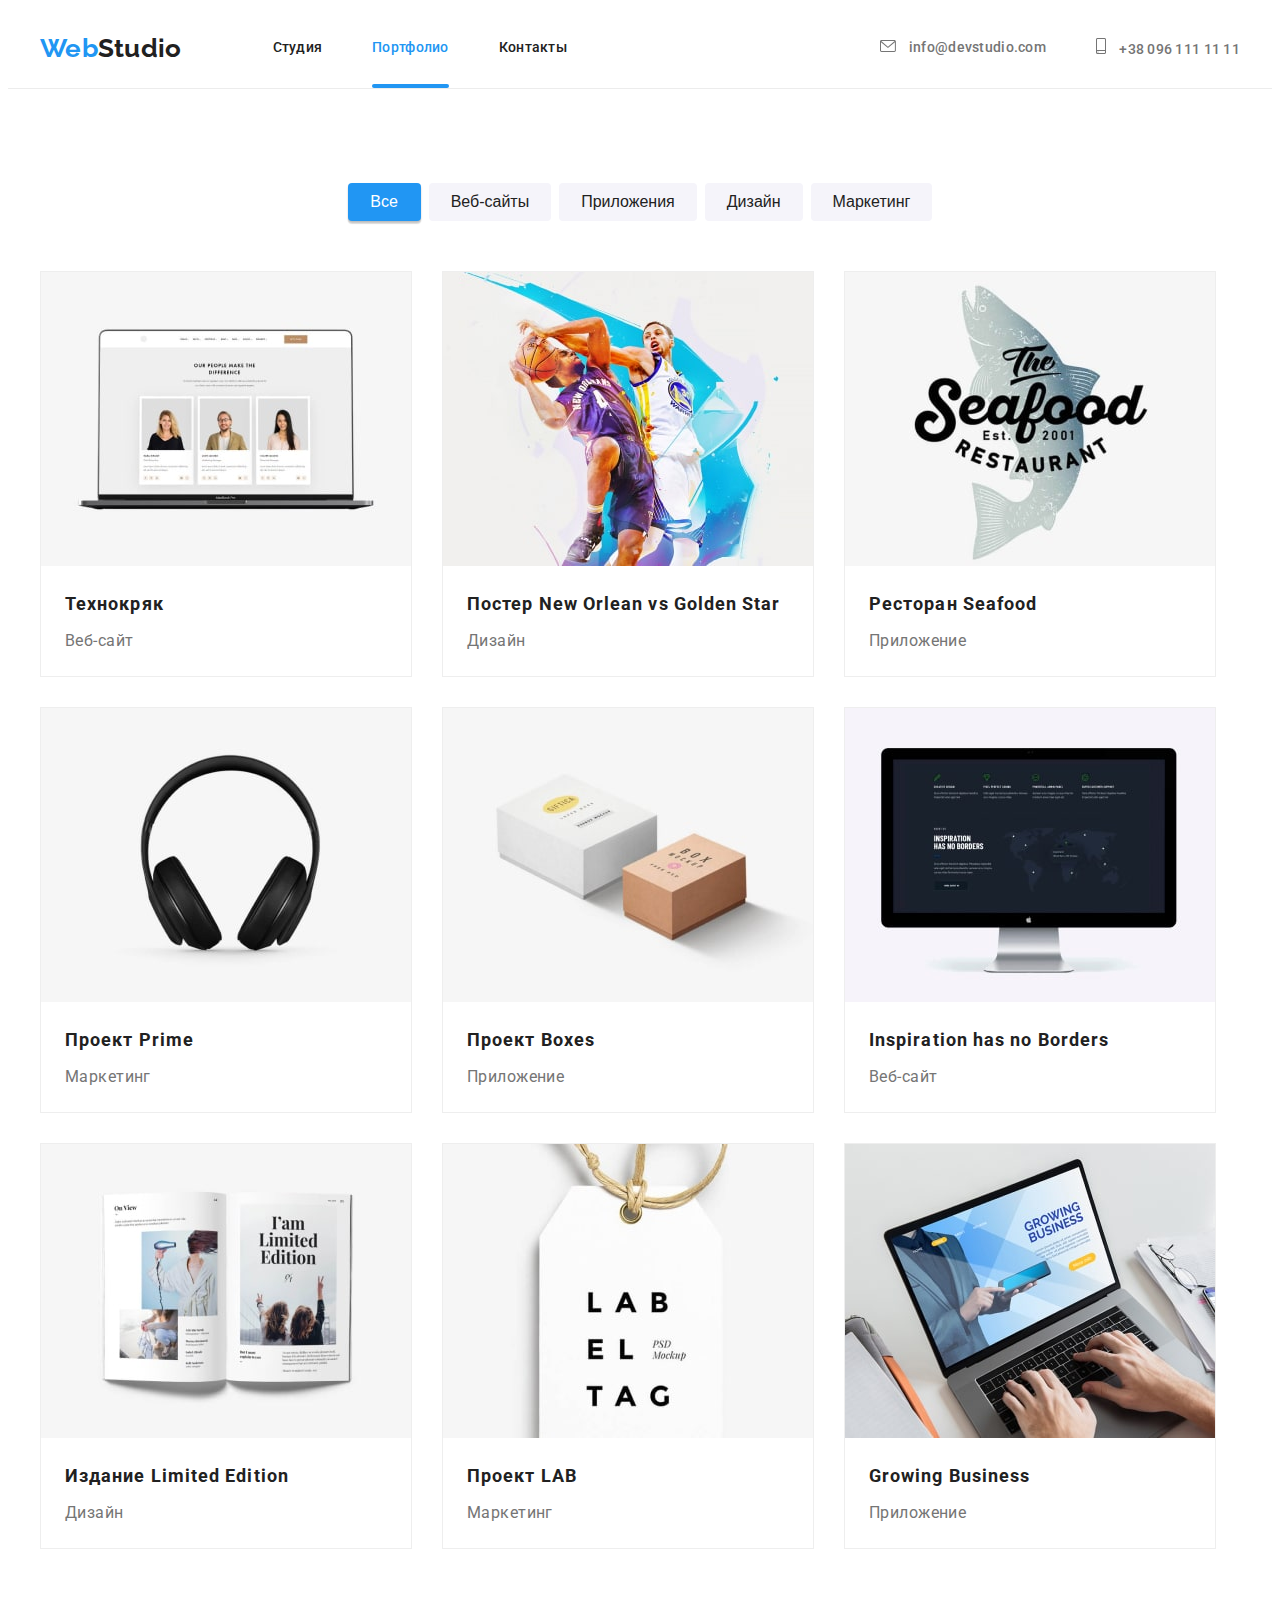
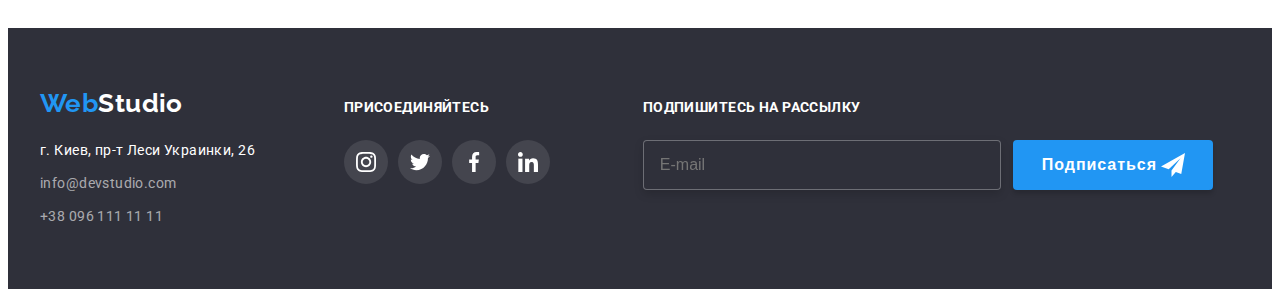
==== portfolio.html @ a6881843 "files added" ====
<!DOCTYPE html>
<html lang="ru">

<head>
    <meta charset="UTF-8">
    <meta name="viewport" content="width=device-width, initial-scale=1.0">
    <title>Potfolio</title>
    <link rel="stylesheet" href="https://cdnjs.cloudflare.com/ajax/libs/modern-normalize/1.0.0/modern-normalize.css"
        integrity="sha512-Zx6MlUMKSVJoQ+83OwhdILe8cSEsCzfqThJd7J/VA2UrK6Ctj85p+xzqfyuNXE5B1k25uUdmJ2OzItbBy9GHAQ=="
        crossorigin="anonymous" />
    <link rel="preconnect" href="https://fonts.gstatic.com">
    <link
        href="https://fonts.googleapis.com/css2?family=Raleway:wght@700&family=Roboto:wght@400;500;700;900&display=swap"
        rel="stylesheet">
    <link rel="stylesheet" href="./css/main.min.css">
</head>

<body>
    <!--header-->
    <header class="page-header bordered-header">
        <div class="container">

            <div class="nav-wrapper">
                <nav class="site-nav">
                    <a href="./index.html" class="site-nav-logo"><span class="current">Web</span><span
                            class="primarycolor">Studio</span></a>
                    <ul class="list site-nav-pages">

                        <li class="item">
                            <a class="link" href="./index.html">Студия</a>
                        </li>

                        <li class="item">
                            <a class="link current" href="#">Портфолио</a>
                        </li>

                        <li class="item">
                            <a class="link" href="#">Контакты</a>
                        </li>
                    </ul>
                </nav>

                <!--contacts-->
                <ul class="contacts list">

                    <li class="item"><a class="link sitecolor mail" href="mailto:info@devstudio.com">
                            <svg class="contacts-logo" width="16" height="12">
                                <use href="./images/main-sprites.svg#icon-header-envelope"></use>
                            </svg>
                            info@devstudio.com
                        </a>
                    </li>

                    <li class="item">
                        <a class="link sitecolor phone" href="tel:+380961111111">
                            <svg class="contacts-logo" width="10" height="16">
                                <use href="./images/main-sprites.svg#icon-header-smartphone"></use>
                            </svg>
                            +38 096 111 11 11
                        </a>
                    </li>
                </ul>

            </div>


        </div>

    </header>

    <main>

        <section class="section">
            <div class="container portfolio container">
                <!--навигация по странице-->
                <h1>Портфолио</h1>

                <ul class="filter-list list">
                    <li class="item"><button type="button" class="current-bg-color">Все</button></li>
                    <li class="item"><button type="button">Веб-сайты</button></li>
                    <li class="item"><button type="button">Приложения</button></li>
                    <li class="item"><button type="button">Дизайн</button></li>
                    <li class="item"><button type="button">Маркетинг</button></li>
                </ul>

                <!--portfolio-->
                <ul class="list portfolio-items">
                    <li class="item">
                        <a class="portfolio-items-link" href="#">

                            <div class="potfolio-items-thumb">
                                <img src="./images/portfolio/technokryak.jpg" alt="постер с двумя баскетболистами"
                                    width="370" height="294">

                                <div class="overlay">
                                    <p class="portfolio-items-meta">
                                        Технокряк это современная площадка распространения коронавируса. Компании
                                        используют
                                        эту платформу для цифрового шпионажа и атак на защищённые сервера конкурентов.
                                    </p>
                                </div>

                            </div>
                            <div class="portfolio-text-block">
                                <h2 class="primary-textcolor title">Технокряк</h2>
                                <p class="portfolio-description">Веб-сайт</p>
                            </div>
                        </a>
                    </li>

                    <li class="item">
                        <a class="portfolio-items-link" href="#">
                            <div class="potfolio-items-thumb">
                                <img src="./images/portfolio/poster.jpg" alt="логотип ресторна" width="370"
                                    height="294">
                                <div class="overlay">
                                    <p class="portfolio-items-meta">
                                        Технокряк это современная площадка распространения коронавируса. Компании
                                        используют
                                        эту платформу для цифрового шпионажа и атак на защищённые сервера конкурентов.
                                    </p>
                                </div>
                            </div>
                            <div class="portfolio-text-block">
                                <h2 class="primary-textcolor title">Постер New Orlean vs Golden Star</h2>
                                <p class="portfolio-description">Дизайн</p>
                            </div>
                        </a>
                    </li>

                    <li class="item">
                        <a class="portfolio-items-link" href="#">
                            <div class="potfolio-items-thumb">
                                <img src="./images/portfolio/restaurantseafood.jpg" alt="наушники" width="370"
                                    height="294">
                                <div class="overlay">
                                    <p class="portfolio-items-meta">
                                        Технокряк это современная площадка распространения коронавируса. Компании
                                        используют
                                        эту платформу для цифрового шпионажа и атак на защищённые сервера конкурентов.
                                    </p>
                                </div>
                            </div>
                            <div class="portfolio-text-block">
                                <h2 class="primary-textcolor title">Ресторан Seafood</h2>
                                <p class="portfolio-description">Приложение</p>
                            </div>
                        </a>
                    </li>

                    <li class="item">
                        <a class="portfolio-items-link" href="#">
                            <div class="potfolio-items-thumb">
                                <img src="./images/portfolio/projectprime.jpg" alt="изображение коробок" width="370"
                                    height="294">
                                <div class="overlay">
                                    <p class="portfolio-items-meta">
                                        Технокряк это современная площадка распространения коронавируса. Компании
                                        используют
                                        эту платформу для цифрового шпионажа и атак на защищённые сервера конкурентов.
                                    </p>
                                </div>
                            </div>
                            <div class="portfolio-text-block">
                                <h2 class="primary-textcolor title">Проект Prime</h2>
                                <p class="portfolio-description">Маркетинг</p>
                            </div>
                        </a>
                    </li>

                    <li class="item">
                        <a class="portfolio-items-link" href="#">
                            <div class="potfolio-items-thumb">
                                <img src="./images/portfolio/projectboxes.jpg" alt="изображение монитора" width="370"
                                    height="294">
                                <div class="overlay">
                                    <p class="portfolio-items-meta">
                                        Технокряк это современная площадка распространения коронавируса. Компании
                                        используют
                                        эту платформу для цифрового шпионажа и атак на защищённые сервера конкурентов.
                                    </p>
                                </div>
                            </div>
                            <div class="portfolio-text-block">
                                <h2 class="primary-textcolor title">Проект Boxes</h2>
                                <p class="portfolio-description">Приложение</p>
                            </div>
                        </a>
                    </li>

                    <li class="item">
                        <a class="portfolio-items-link" href="#">
                            <div class="potfolio-items-thumb">
                                <img src="./images/portfolio/inspiration.jpg" alt="изображение открытого журнала"
                                    width="370" height="294">
                                <div class="overlay">
                                    <p class="portfolio-items-meta">
                                        Технокряк это современная площадка распространения коронавируса. Компании
                                        используют
                                        эту платформу для цифрового шпионажа и атак на защищённые сервера конкурентов.
                                    </p>
                                </div>
                            </div>
                            <div class="portfolio-text-block">
                                <h2 class="primary-textcolor title">Inspiration has no Borders</h2>
                                <p class="portfolio-description">Веб-сайт</p>
                            </div>
                        </a>
                    </li>

                    <li class="item">
                        <a class="portfolio-items-link" href="#">
                            <div class="potfolio-items-thumb">
                                <img src="./images/portfolio/limitededition.jpg" alt="изображение лептопа" width="370"
                                    height="294">
                                <div class="overlay">
                                    <p class="portfolio-items-meta">
                                        Технокряк это современная площадка распространения коронавируса. Компании
                                        используют
                                        эту платформу для цифрового шпионажа и атак на защищённые сервера конкурентов.
                                    </p>
                                </div>
                            </div>
                            <div class="portfolio-text-block">
                                <h2 class="primary-textcolor title">Издание Limited Edition</h2>
                                <p class="portfolio-description">Дизайн</p>
                            </div>
                        </a>
                    </li>

                    <li class="item">
                        <a class="portfolio-items-link" href="#">
                            <div class="potfolio-items-thumb">
                                <img src="./images/portfolio/projectlab.jpg" alt="" width="370" height="294">
                                <div class="overlay">
                                    <p class="portfolio-items-meta">
                                        Технокряк это современная площадка распространения коронавируса. Компании
                                        используют
                                        эту платформу для цифрового шпионажа и атак на защищённые сервера конкурентов.
                                    </p>
                                </div>
                            </div>
                            <div class="portfolio-text-block">
                                <h2 class="primary-textcolor title">Проект LAB</h2>
                                <p class="portfolio-description">Маркетинг</p>
                            </div>
                        </a>
                    </li>

                    <li class="item">
                        <a class="portfolio-items-link" href="#">
                            <div class="potfolio-items-thumb">
                                <img src="./images/portfolio/growingbusiness.jpg" alt="" width="370" height="294">
                                <div class="overlay">
                                    <p class="portfolio-items-meta">
                                        Технокряк это современная площадка распространения коронавируса. Компании
                                        используют
                                        эту платформу для цифрового шпионажа и атак на защищённые сервера конкурентов.
                                    </p>
                                </div>
                            </div>
                            <div class="portfolio-text-block">
                                <h2 class="primary-textcolor title">Growing Business</h2>
                                <p class="portfolio-description">Приложение</p>
                            </div>
                        </a>
                    </li>
                </ul>
            </div>
        </section>
    </main>

    <!--footer-->
    <footer class="footer">
        <div class="container footer-container">

            <div class="footer-address">
                <a href="./index.html" class="site-nav-logo"><span class="current">Web</span>Studio</a>
                <address class="footer-adress fontstyle-norm">
                    <p class="footer-mainaddress">г. Киев, пр-т Леси Украинки, 26</p>
                    <ul class="footer-address-list list">
                        <li><a href="mailto:info@devstudio.com">info@devstudio.com</a></li>
                        <li><a href="tel:+380961111111">+38 096 111 11 11</a></li>
                    </ul>
                </address>
            </div>

            <div class="footer-social">
                <p class="action-text">ПРИСОЕДИНЯЙТЕСЬ</p>
                <ul class="list social-list">
                    <li class="social-item">
                        <a href="#" class="social-link">
                            <svg class="social-icon" width="20" height="20">
                                <use href="./images/main-sprites.svg#icon-insta"></use>
                            </svg>
                        </a>
                    </li>

                    <li class="social-item">
                        <a href="#" class="social-link">
                            <svg class="social-icon" width="20" height="20">
                                <use href="./images/main-sprites.svg#icon-twitter"></use>
                            </svg>
                        </a>
                    </li>
                    <li class="social-item">
                        <a href="#" class="social-link">
                            <svg class="social-icon" width="20" height="20">
                                <use href="./images/main-sprites.svg#icon-facebook"></use>
                            </svg>
                        </a>
                    </li>
                    <li class="social-item">
                        <a href="#" class="social-link">
                            <svg class="social-icon" width="20" height="20">
                                <use href="./images/main-sprites.svg#icon-linkedin"></use>
                            </svg>
                        </a>
                    </li>
                </ul>
            </div>

            <div class="subscribe-form">
                <p class="footer-form-label">Подпишитесь на рассылку</p>
                <form class="footer-form">
                    <input type="email" class="subscribe-email" value="" placeholder="E-mail">
                    <button type="submit" class="button subscribe-button">Подписаться
                        <svg class="icon icon-icon-send" width="24" height="24">
                            <use href="/images/main-sprites.svg#icon-icon-send"></use>
                        </svg>
                    </button>
                </form>
            </div>

        </div>

    </footer>

</body>

</html>
---- css/main.min.css ----
:root{--primary-text-color: #212121;--text-color: #757575;--hero-title: #ffffff;--whitecolor: #ffffff;--accent-color: #2196f3;--address-color: rgba(255, 255, 255, 0.6);--primary-bg-color: #ffffff;--second-bg-color: #2f303a;--third-bg-color: #f5f4fa;--hero-gredient: rgba(47, 48, 58, 0.4);--what-we-do-gredient: rgba(47, 48, 58, 0.8);--filter-btn-bg-color: #f5f4fa;--icons-bg: rgba(255, 255, 255, 0.1);--ourteam-box-shadow: rgba(0, 0, 0, 0.12),
        0px 1px 1px rgba(0, 0, 0, 0.14),
        0px 2px 1px rgba(0, 0, 0, 0.2);--backdrop-modal-window: rgba(0, 0, 0, 0.2);--modal-bg-color: #ffffff;--modal-input-bordercolor: rgba(33, 33, 33, 0.2);--placeholder-text-color: rgba(117, 117, 117, 0.5);--input-text-color: rgba(33, 33, 33, 0.2);--border-color-portfolio: #eeeeee;--porfolio-card-hover: rgba(33, 150, 243, 0.9);--normal-font-size: 14px;--email-subscribe-shadow: rgba(0, 0, 0, 0.15);--email-subscribe-border-color: rgba(255, 255, 255, 0.3);--logo-color: #afb1b8;--header-border-color: #ececec;--button-shadow: 0px 3px 1px rgba(0, 0, 0, 0.1),
        0px 1px 2px rgba(0, 0, 0, 0.08), 0px 2px 2px rgba(0, 0, 0, 0.12);--portfolio-card-shadow: 0px 1px 1px rgba(0, 0, 0, 0.12),
        0px 4px 4px rgba(0, 0, 0, 0.06), 1px 4px 6px rgba(0, 0, 0, 0.16);--modal-boxshawow: 0px 1px 3px rgba(0, 0, 0, 0.12),
        0px 1px 1px rgba(0, 0, 0, 0.14),
        0px 2px 1px rgba(0, 0, 0, 0.2);--transition-cubic-primary: 250ms cubic-bezier(0.4, 0, 0.2, 1);--modal-form-label-mar-bottom: 4px;--modal-box-shadow-checkbox: 0 0 0 1px rgba(0, 0, 0, 0.5)}h2,h3,p{margin-top:0;margin-bottom:0}.list{list-style:none;padding:0;margin:0}a{display:block;text-decoration:none;color:var(--primary-text-color)}img{display:block;max-width:100%;height:auto}.current{color:var(--accent-color)}.sitecolor{color:var(--text-color)}.fontstyle-norm{font-style:normal}.primary-textcolor{color:var(--primary-text-color)}.centered{text-align:center}button{cursor:pointer}body{background-color:var(--primary-bg-color);color:var(--text-color);font-family:Roboto, sans-serif;font-size:var(--normal-font-size);line-height:1.71;letter-spacing:0.03em}h2{font-size:36px;font-weight:bold;line-height:1.17;text-align:center}h3{font-size:14px;font-weight:bold;line-height:1.14;text-transform:uppercase}.section{padding-bottom:94px;padding-top:94px}.page-header .list a:hover,.page-header .list a:focus,.footer address a:hover,.footer address a:focus{color:var(--accent-color)}.page-header .list a,.footer address a,a.client-link,a.social-link,.our-team a.social-link,.portfolio button,.portfolio-items a{-webkit-transition:color var(--transition-cubic-primary),background-color var(--transition-cubic-primary),-webkit-box-shadow var(--transition-cubic-primary);transition:color var(--transition-cubic-primary),background-color var(--transition-cubic-primary),-webkit-box-shadow var(--transition-cubic-primary);transition:color var(--transition-cubic-primary),background-color var(--transition-cubic-primary),box-shadow var(--transition-cubic-primary);transition:color var(--transition-cubic-primary),background-color var(--transition-cubic-primary),box-shadow var(--transition-cubic-primary),-webkit-box-shadow var(--transition-cubic-primary)}.container{margin:0 auto;width:1200px;padding-left:15px;padding-right:15px}.bordered-header{border-bottom:1px solid var(--header-border-color)}.nav-wrapper{display:-webkit-box;display:-ms-flexbox;display:flex}.site-nav{display:-webkit-box;display:-ms-flexbox;display:flex;-webkit-box-align:center;-ms-flex-align:center;align-items:center}.site-nav .link{display:-webkit-box;display:-ms-flexbox;display:flex;-webkit-box-align:center;-ms-flex-align:center;align-items:center;padding-top:32px;padding-bottom:32px}.site-nav-pages{display:-webkit-box;display:-ms-flexbox;display:flex}.site-nav-pages .item:not(:last-child){margin-right:50px}.link.current{position:relative}.link.current:after{position:absolute;bottom:0;left:0;content:'';display:block;width:100%;height:4px;background-color:var(--accent-color);border-radius:2px}.site-nav-logo{display:block;margin-right:91px;font-family:Raleway, sans-serif;font-weight:bold;font-size:26px;line-height:1.19}.contacts{display:-webkit-box;display:-ms-flexbox;display:flex;margin-left:auto;-webkit-box-align:center;-ms-flex-align:center;align-items:center}.contacts .item+.item{margin-left:50px}.site-nav,.contacts{font-weight:500;line-height:1.14;letter-spacing:0.02em}.contacts-logo{margin-right:10px}.mail,.phone{fill:currentColor}.hero{height:600px;max-width:1600px;padding-top:200px;padding-bottom:200px;margin-left:auto;margin-right:auto;background-color:var(--second-bg-color);background-image:-webkit-gradient(linear, left top, right top, from(var(--hero-gredient)), to(var(--hero-gredient))),url(../images/studio/ourteam.jpg);background-image:linear-gradient(to right, var(--hero-gredient), var(--hero-gredient)),url(../images/studio/ourteam.jpg);background-repeat:no-repeat;background-position:center}.hero-content{width:696px;margin:0 auto}.hero-title{margin-top:0;margin-bottom:30px;color:var(--hero-title);font-weight:900;font-size:44px;line-height:1.36;text-align:center;letter-spacing:0.06em;text-transform:uppercase}.button{min-width:200px;border:0;border-radius:4px;padding-top:10px;padding-bottom:10px;padding-left:32px;padding-right:32px;color:var(--whitecolor);background-color:var(--accent-color);-webkit-box-shadow:0px 4px 4px rgba(0,0,0,0.15);box-shadow:0px 4px 4px rgba(0,0,0,0.15);font-weight:bold;font-size:16px;line-height:1.87;-webkit-box-align:center;-ms-flex-align:center;align-items:center;text-align:center;letter-spacing:0.06em}.backdrop{position:fixed;z-index:2;top:0;left:0;width:100%;height:100%;background-color:var(--backdrop-modal-window);opacity:1;-webkit-transition:opacity 250ms linear;transition:opacity 250ms linear}.backdrop.is-hidden{opacity:0;pointer-events:none}.modal{position:absolute;top:50%;left:50%;-webkit-transform:translate(-50%, -50%);transform:translate(-50%, -50%);width:528px;height:581px;padding:40px;background-color:var(--modal-bg-color);-webkit-box-shadow:var(--modal-boxshawow);box-shadow:var(--modal-boxshawow);border-radius:4px}.modal-button{position:absolute;top:14px;right:14px;width:30px;height:30px;display:-webkit-box;display:-ms-flexbox;display:flex;-webkit-box-pack:center;-ms-flex-pack:center;justify-content:center;-webkit-box-align:center;-ms-flex-align:center;align-items:center;border:1px solid var(--modal-input-bordercolor);border-radius:50%;background-color:inherit}.modal-button:hover{fill:var(--accent-color)}.modal-title{font-weight:700;font-size:20px;line-height:23.44px;text-align:center;letter-spacing:0.03em;color:var(--primary-text-color);margin-bottom:12px}form.inputs{width:448px;height:342px}.form-field{position:relative;display:-webkit-box;display:-ms-flexbox;display:flex;-webkit-box-orient:vertical;-webkit-box-direction:normal;-ms-flex-direction:column;flex-direction:column}.form-input,.form-text{padding-left:42px;padding-bottom:11px;padding-top:11px;margin-bottom:10px;border:1px solid var(--modal-input-bordercolor);border-radius:4px;-webkit-transition:outline-color var(--transition-cubic-primary);transition:outline-color var(--transition-cubic-primary)}.form-text{padding-left:12px}.form-input:focus+.input-icon{fill:var(--accent-color)}.form-input.form-input:focus{outline-color:var(--accent-color)}.form-text:focus{outline-color:var(--accent-color)}.form-field-textarea{margin-bottom:20px}.form-label{font-size:12px;line-height:14.06px;margin-bottom:var(--modal-form-label-mar-bottom)}.input-icon{position:absolute;left:12px;top:50%;-webkit-transform:translateY(calc(-50% + var(--modal-form-label-mar-bottom)));transform:translateY(calc(-50% + var(--modal-form-label-mar-bottom)))}.form-text{resize:none;margin-bottom:0}.form-text::-webkit-input-placeholder{font-size:12px;line-height:14px;letter-spacing:0.01em;color:var(--placeholder-text-color)}.form-text:-ms-input-placeholder{font-size:12px;line-height:14px;letter-spacing:0.01em;color:var(--placeholder-text-color)}.form-text::-ms-input-placeholder{font-size:12px;line-height:14px;letter-spacing:0.01em;color:var(--placeholder-text-color)}.form-text::placeholder{font-size:12px;line-height:14px;letter-spacing:0.01em;color:var(--placeholder-text-color)}.wrapp-form{text-align:center}.agreement{display:-webkit-box;display:-ms-flexbox;display:flex;-webkit-box-pack:center;-ms-flex-pack:center;justify-content:center;-webkit-box-align:center;-ms-flex-align:center;align-items:center;margin-bottom:30px;letter-spacing:0.03em}.modal-license{color:var(--accent-color);text-decoration:underline}.checkbox{position:absolute;clip:rect(0 0 0 0);width:1px;height:1px;margin:-1px;border:0;padding:0;overflow:hidden}.checkbox:checked+.agreement::before{background-image:url(./../images/modal/icon-checked.svg)}.checkbox:focus+.agreement::before{-webkit-box-shadow:var(--modal-box-shadow-checkbox);box-shadow:var(--modal-box-shadow-checkbox)}.checkbox:focus:checked+.agreement::before{-webkit-box-shadow:var(--modal-box-shadow-checkbox);box-shadow:var(--modal-box-shadow-checkbox)}.agreement::before{content:"";width:16px;height:15px;background-image:url(./../images/modal/icon-check.svg);margin-right:7px;background-size:contain;background-origin:border-box;background-repeat:no-repeat}.advantages{padding-bottom:0}.advantages .title{display:none}.advantages .item{width:270px}.advantages .item+.item{margin-left:30px}.advantages-list{display:-webkit-box;display:-ms-flexbox;display:flex}.advantages-title{margin-bottom:10px}.advantages-logos{display:-webkit-box;display:-ms-flexbox;display:flex;-webkit-box-align:center;-ms-flex-align:center;align-items:center;-webkit-box-pack:center;-ms-flex-pack:center;justify-content:center;width:100%;height:120px;background-color:var(--third-bg-color);border-radius:4px;margin-bottom:30px}.what-we-do .list{display:-webkit-box;display:-ms-flexbox;display:flex;-webkit-box-pack:center;-ms-flex-pack:center;justify-content:center}.what-we-do .item:not(:last-child){margin-right:30px}.what-we-do-title,.our-team-title,.clients-title{margin-bottom:50px}.what-we-do-thumb{position:relative;z-index:1}.what-we-do-textwrapper{position:absolute;bottom:0;left:0;display:-webkit-box;display:-ms-flexbox;display:flex;-webkit-box-pack:center;-ms-flex-pack:center;justify-content:center;width:100%;height:70px;padding-top:27px;padding-bottom:27px;background-color:var(--what-we-do-gredient)}.what-we-do-label{font-weight:700;text-transform:uppercase;color:var(--whitecolor)}.our-team{padding-top:94px;padding-bottom:94px;background-color:var(--third-bg-color)}.our-team .item:not(:last-child){margin-right:30px}.our-team-list{display:-webkit-box;display:-ms-flexbox;display:flex}.our-team-list .title{font-size:16px;text-transform:unset;margin-bottom:10px}.our-team-list .item{background-color:var(--whitecolor);-webkit-box-shadow:0px 1px 3px rgba(0,0,0,0.12),0px 1px 1px rgba(0,0,0,0.14),0px 2px 1px rgba(0,0,0,0.2);box-shadow:0px 1px 3px rgba(0,0,0,0.12),0px 1px 1px rgba(0,0,0,0.14),0px 2px 1px rgba(0,0,0,0.2);border-radius:0px 0px 4px 4px}.ourteam-text-block{padding-top:30px;padding-bottom:30px;padding-left:32px;padding-right:32px}.our-team-description{font-size:16px;font-weight:400;line-height:1.19;letter-spacing:0.03em;margin-bottom:16px}ul.client-list{display:-webkit-box;display:-ms-flexbox;display:flex}li.client-list-item{display:-webkit-box;display:-ms-flexbox;display:flex;-webkit-box-align:center;-ms-flex-align:center;align-items:center;-webkit-box-pack:center;-ms-flex-pack:center;justify-content:center;width:170px;height:90px}li.client-list-item:not(:last-child){margin-right:30px}a.client-link{display:-webkit-box;display:-ms-flexbox;display:flex;-webkit-box-align:center;-ms-flex-align:center;align-items:center;-webkit-box-pack:center;-ms-flex-pack:center;justify-content:center;width:100%;height:100%;color:var(--logo-color);fill:currentColor;border:1px solid var(--logo-color);border-radius:4px}a.client-link:hover,a.client-link:focus{color:var(--accent-color);border-color:var(--accent-color)}.footer{background-color:var(--second-bg-color);color:var(--whitecolor);padding-top:60px;padding-bottom:60px}.footer a{color:var(--whitecolor)}.footer-address-list a{color:var(--address-color)}.footer .site-nav-logo,.action-text,.footer-form-label{margin-bottom:20px}.footer-mainaddress,.footer-address-list li:first-child{margin-bottom:9px}.footer-container{display:-webkit-box;display:-ms-flexbox;display:flex;-webkit-box-align:baseline;-ms-flex-align:baseline;align-items:baseline}.footer-address{margin-right:70px}.footer-social{width:206px;margin-right:93px}.action-text,.footer-form-label{font-size:var(--normal-font-size);font-weight:700;text-transform:uppercase}ul.social-list{display:-webkit-box;display:-ms-flexbox;display:flex}li.social-item{width:44px;height:44px}li.social-item:not(:last-child){margin-right:10px}a.social-link{display:-webkit-box;display:-ms-flexbox;display:flex;-webkit-box-align:center;-ms-flex-align:center;align-items:center;-webkit-box-pack:center;-ms-flex-pack:center;justify-content:center;border-radius:50%;width:100%;height:100%;background-color:var(--icons-bg);fill:currentColor}a.social-link:hover,a.social-link:focus{background-color:var(--accent-color)}.our-team a.social-link{color:var(--logo-color)}.our-team a.social-link:hover,.our-team a.social-link:focus{color:var(--whitecolor)}.subscribe-form{width:570px}.footer-form{display:-webkit-box;display:-ms-flexbox;display:flex;position:relative}.subscribe-email{width:358px;padding-left:16px;padding-top:15px;padding-bottom:15px;margin-right:12px;font-size:16px;line-height:0.8;border:1px solid var(--email-subscribe-border-color);-webkit-box-sizing:border-box;box-sizing:border-box;-webkit-filter:drop-shadow(0px 4px 4px var(--email-subscribe-shadow));filter:drop-shadow(0px 4px 4px var(--email-subscribe-shadow));border-radius:4px;color:var(--address-color);background-color:var(--second-bg-color)}.subscribe-button{display:-webkit-box;display:-ms-flexbox;display:flex;-webkit-box-align:center;-ms-flex-align:center;align-items:center;padding-left:29px;padding-right:28px}.subscribe-form .icon{fill:currentColor;position:absolute;right:28px}.portfolio button:hover,.portfolio button:focus{background-color:var(--accent-color);color:var(--whitecolor);-webkit-box-shadow:var(--button-shadow);box-shadow:var(--button-shadow)}.portfolio h1{display:none}.filter-list{display:-webkit-box;display:-ms-flexbox;display:flex;-webkit-box-pack:center;-ms-flex-pack:center;justify-content:center;margin-bottom:50px}.filter-list .item:not(:last-child){margin-right:8px}.filter-list button{color:var(--primary-text-color);background-color:var(--filter-btn-bg-color);font-weight:500;font-size:16px;line-height:1.63;text-align:center;border:0;border-radius:4px;min-width:73px;padding-left:22px;padding-right:22px;padding-top:6px;padding-bottom:6px}.filter-list li:first-child button{background-color:var(--accent-color);color:var(--whitecolor);-webkit-box-shadow:var(--button-shadow);box-shadow:var(--button-shadow)}.portfolio-items{display:-webkit-box;display:-ms-flexbox;display:flex;-ms-flex-wrap:wrap;flex-wrap:wrap;margin:-15px}.portfolio-items .title{font-weight:bold;font-size:18px;line-height:2;letter-spacing:0.06em;text-align:left}.portfolio-items .item{width:370px;margin:15px;border:1px solid var(--border-color-portfolio)}.portfolio-items .item:nth-child(3n){margin-right:0}.portfolio-items .item:nth-last-child(-n+3){margin-bottom:0}.portfolio-items .item a:hover .portfolio-items .item a:focus{-webkit-box-shadow:var(--portfolio-card-shadow);box-shadow:var(--portfolio-card-shadow)}.portfolio-items .portfolio-text-block{padding-top:20px;padding-bottom:20px;padding-left:24px;padding-right:24px}.portfolio-items .portfolio-description{margin-top:4px;color:var(--text-color);font-size:16px;line-height:1.88}.portfolio-items .potfolio-items-thumb{position:relative;overflow:hidden;display:-webkit-box;display:-ms-flexbox;display:flex;-webkit-box-pack:center;-ms-flex-pack:center;justify-content:center;-webkit-box-align:center;-ms-flex-align:center;align-items:center}.portfolio-items .overlay{position:absolute;top:0;left:0;width:100%;height:100%;padding:63px 24px;font-size:18px;font-weight:400;line-height:1.56;color:var(--whitecolor);background-color:var(--porfolio-card-hover);opacity:0;-webkit-transform:translatey(100%);transform:translatey(100%);-webkit-transition:-webkit-transform var(--transition-cubic-primary);transition:-webkit-transform var(--transition-cubic-primary);transition:transform var(--transition-cubic-primary);transition:transform var(--transition-cubic-primary), -webkit-transform var(--transition-cubic-primary)}.portfolio-items .portfolio-items-link:hover .overlay,.portfolio-items .portfolio-items-link:focus .overlay{opacity:1;-webkit-transform:translatey(0);transform:translatey(0)}
/*# sourceMappingURL=main.min.css.map */
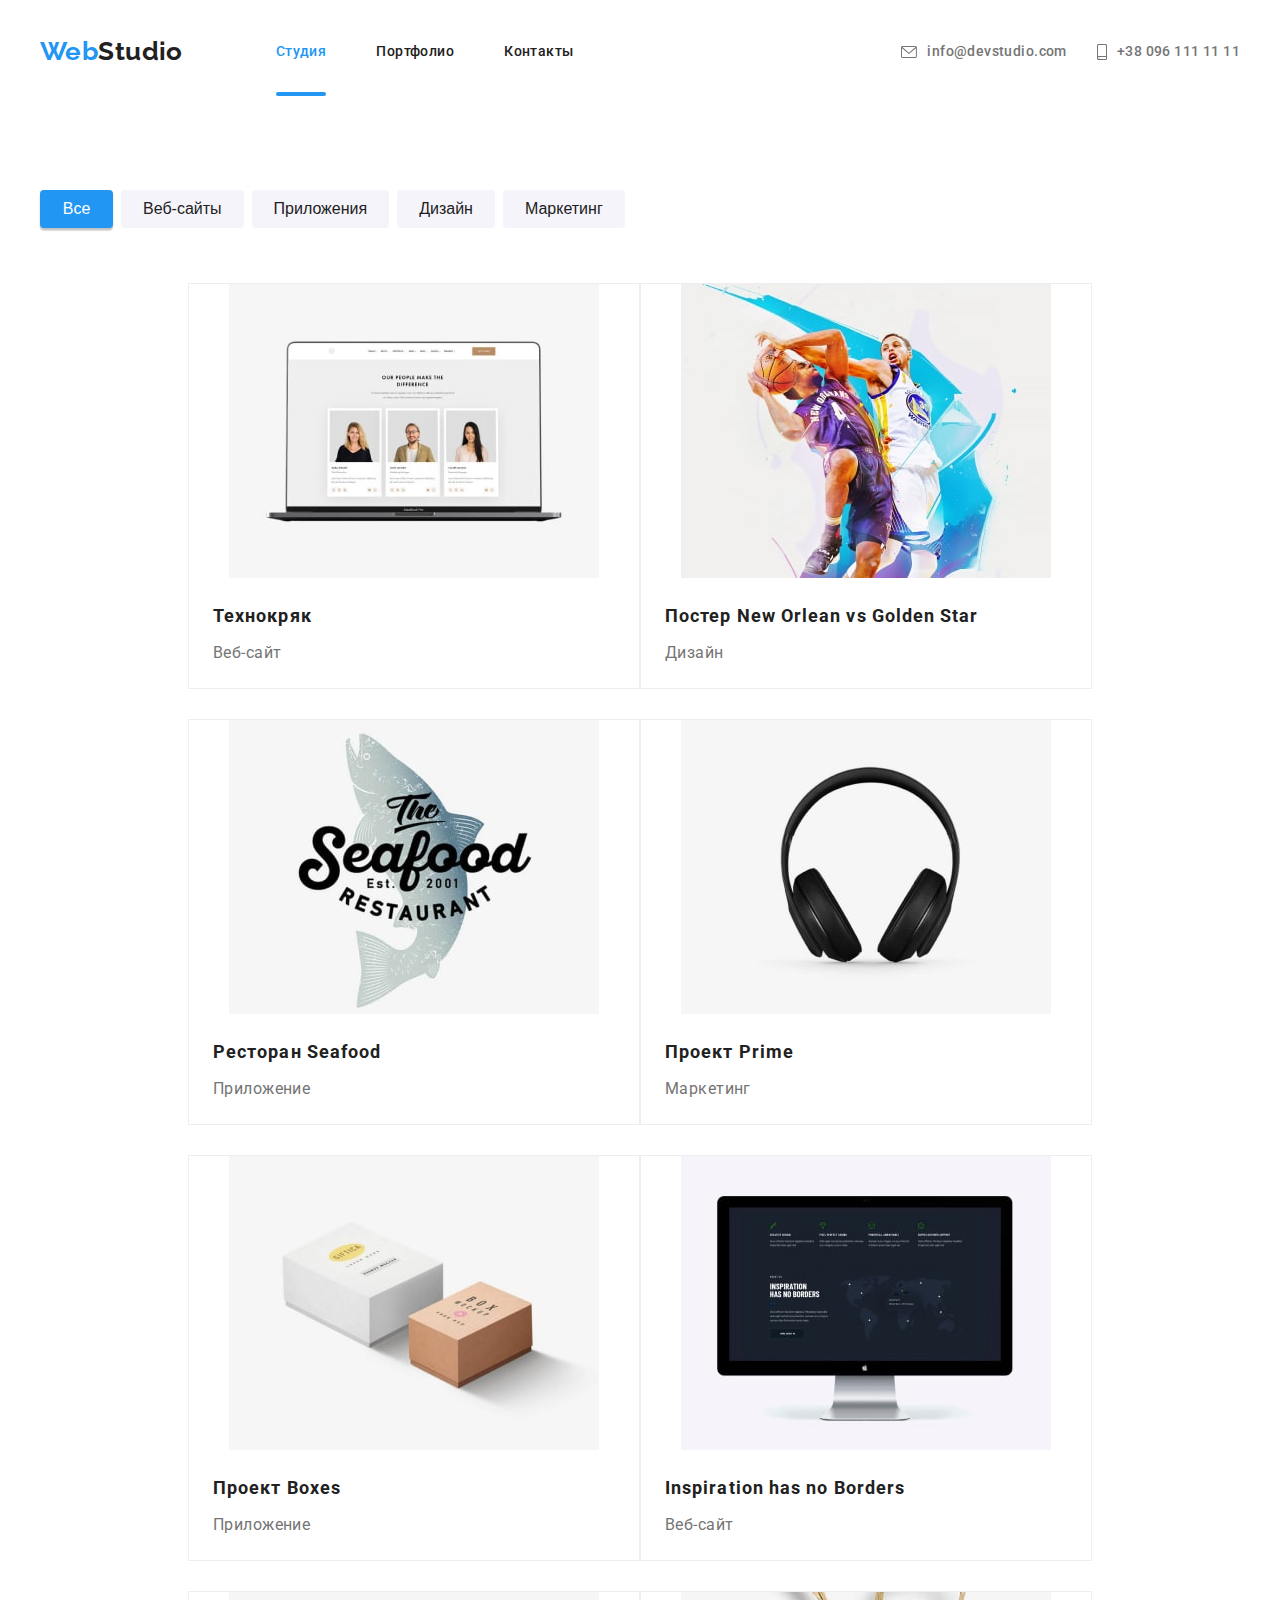
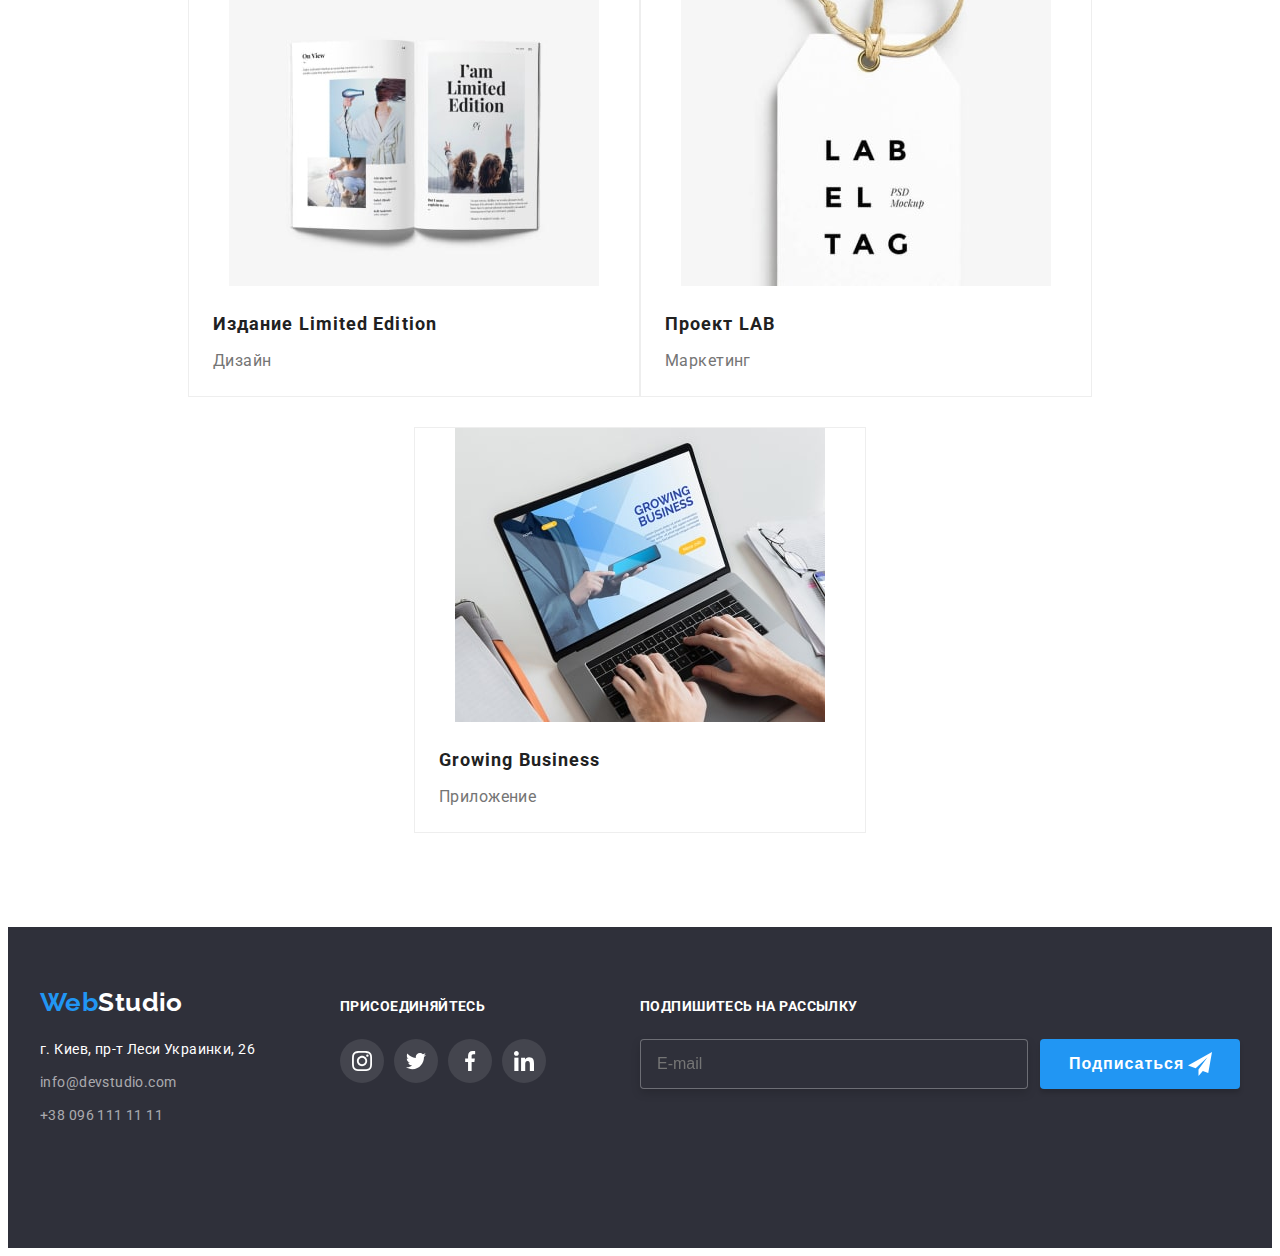
==== commit db718c02: "mobile styles added" ====
--- a/portfolio.html
+++ b/portfolio.html
@@ -1,341 +1,456 @@
 <!DOCTYPE html>
 <html lang="ru">
-
-<head>
-    <meta charset="UTF-8">
-    <meta name="viewport" content="width=device-width, initial-scale=1.0">
+  <head>
+    <meta charset="UTF-8" />
+    <meta name="viewport" content="width=device-width, initial-scale=1.0" />
     <title>Potfolio</title>
-    <link rel="stylesheet" href="https://cdnjs.cloudflare.com/ajax/libs/modern-normalize/1.0.0/modern-normalize.css"
-        integrity="sha512-Zx6MlUMKSVJoQ+83OwhdILe8cSEsCzfqThJd7J/VA2UrK6Ctj85p+xzqfyuNXE5B1k25uUdmJ2OzItbBy9GHAQ=="
-        crossorigin="anonymous" />
-    <link rel="preconnect" href="https://fonts.gstatic.com">
     <link
-        href="https://fonts.googleapis.com/css2?family=Raleway:wght@700&family=Roboto:wght@400;500;700;900&display=swap"
-        rel="stylesheet">
-    <link rel="stylesheet" href="./css/main.min.css">
-</head>
-
-<body>
+      rel="stylesheet"
+      href="https://cdnjs.cloudflare.com/ajax/libs/modern-normalize/1.0.0/modern-normalize.css"
+      integrity="sha512-Zx6MlUMKSVJoQ+83OwhdILe8cSEsCzfqThJd7J/VA2UrK6Ctj85p+xzqfyuNXE5B1k25uUdmJ2OzItbBy9GHAQ=="
+      crossorigin="anonymous"
+    />
+    <link rel="preconnect" href="https://fonts.gstatic.com" />
+    <link
+      href="https://fonts.googleapis.com/css2?family=Raleway:wght@700&family=Roboto:wght@400;500;700;900&display=swap"
+      rel="stylesheet"
+    />
+    <link rel="stylesheet" href="./css/main.min.css" />
+  </head>
+
+  <body>
     <!--header-->
-    <header class="page-header bordered-header">
-        <div class="container">
-
-            <div class="nav-wrapper">
-                <nav class="site-nav">
-                    <a href="./index.html" class="site-nav-logo"><span class="current">Web</span><span
-                            class="primarycolor">Studio</span></a>
-                    <ul class="list site-nav-pages">
-
-                        <li class="item">
-                            <a class="link" href="./index.html">Студия</a>
-                        </li>
-
-                        <li class="item">
-                            <a class="link current" href="#">Портфолио</a>
-                        </li>
-
-                        <li class="item">
-                            <a class="link" href="#">Контакты</a>
-                        </li>
-                    </ul>
-                </nav>
-
-                <!--contacts-->
-                <ul class="contacts list">
-
-                    <li class="item"><a class="link sitecolor mail" href="mailto:info@devstudio.com">
-                            <svg class="contacts-logo" width="16" height="12">
-                                <use href="./images/main-sprites.svg#icon-header-envelope"></use>
-                            </svg>
-                            info@devstudio.com
-                        </a>
-                    </li>
-
-                    <li class="item">
-                        <a class="link sitecolor phone" href="tel:+380961111111">
-                            <svg class="contacts-logo" width="10" height="16">
-                                <use href="./images/main-sprites.svg#icon-header-smartphone"></use>
-                            </svg>
-                            +38 096 111 11 11
-                        </a>
-                    </li>
-                </ul>
-
-            </div>
-
-
+    <header class="page-header">
+      <div class="container">
+        <div class="nav-wrapper">
+          <nav class="site-nav">
+            <a href="./index.html" class="site-nav-logo"
+              ><span class="current">Web</span
+              ><span class="primarycolor">Studio</span></a
+            >
+            <ul class="list site-nav-pages">
+              <li class="item">
+                <a class="link current" href="#">Студия</a>
+              </li>
+
+              <li class="item">
+                <a class="link primarycolor" href="./portfolio.html"
+                  >Портфолио</a
+                >
+              </li>
+
+              <li class="item">
+                <a class="link primarycolor" href="#">Контакты</a>
+              </li>
+            </ul>
+          </nav>
+          <button type="button" class="burger-btn" data-menu-button>
+            <svg class="burger-icon" width="24" height="16">
+              <use href="./images/main-sprites.svg#icon-burger-icon"></use>
+            </svg>
+          </button>
+          <!--contacts-->
+          <ul class="contacts list">
+            <li class="item">
+              <a class="link sitecolor mail" href="mailto:info@devstudio.com">
+                <svg class="contacts-logo" width="16" height="12">
+                  <use
+                    href="./images/main-sprites.svg#icon-header-envelope"
+                  ></use>
+                </svg>
+                info@devstudio.com
+              </a>
+            </li>
+
+            <li class="item">
+              <a class="link sitecolor phone" href="tel:+380961111111">
+                <svg class="contacts-logo" width="10" height="16">
+                  <use
+                    href="./images/main-sprites.svg#icon-header-smartphone"
+                  ></use>
+                </svg>
+                +38 096 111 11 11
+              </a>
+            </li>
+          </ul>
         </div>
-
+      </div>
     </header>
 
     <main>
-
-        <section class="section">
-            <div class="container portfolio container">
-                <!--навигация по странице-->
-                <h1>Портфолио</h1>
-
-                <ul class="filter-list list">
-                    <li class="item"><button type="button" class="current-bg-color">Все</button></li>
-                    <li class="item"><button type="button">Веб-сайты</button></li>
-                    <li class="item"><button type="button">Приложения</button></li>
-                    <li class="item"><button type="button">Дизайн</button></li>
-                    <li class="item"><button type="button">Маркетинг</button></li>
-                </ul>
-
-                <!--portfolio-->
-                <ul class="list portfolio-items">
-                    <li class="item">
-                        <a class="portfolio-items-link" href="#">
-
-                            <div class="potfolio-items-thumb">
-                                <img src="./images/portfolio/technokryak.jpg" alt="постер с двумя баскетболистами"
-                                    width="370" height="294">
-
-                                <div class="overlay">
-                                    <p class="portfolio-items-meta">
-                                        Технокряк это современная площадка распространения коронавируса. Компании
-                                        используют
-                                        эту платформу для цифрового шпионажа и атак на защищённые сервера конкурентов.
-                                    </p>
-                                </div>
-
-                            </div>
-                            <div class="portfolio-text-block">
-                                <h2 class="primary-textcolor title">Технокряк</h2>
-                                <p class="portfolio-description">Веб-сайт</p>
-                            </div>
-                        </a>
-                    </li>
-
-                    <li class="item">
-                        <a class="portfolio-items-link" href="#">
-                            <div class="potfolio-items-thumb">
-                                <img src="./images/portfolio/poster.jpg" alt="логотип ресторна" width="370"
-                                    height="294">
-                                <div class="overlay">
-                                    <p class="portfolio-items-meta">
-                                        Технокряк это современная площадка распространения коронавируса. Компании
-                                        используют
-                                        эту платформу для цифрового шпионажа и атак на защищённые сервера конкурентов.
-                                    </p>
-                                </div>
-                            </div>
-                            <div class="portfolio-text-block">
-                                <h2 class="primary-textcolor title">Постер New Orlean vs Golden Star</h2>
-                                <p class="portfolio-description">Дизайн</p>
-                            </div>
-                        </a>
-                    </li>
-
-                    <li class="item">
-                        <a class="portfolio-items-link" href="#">
-                            <div class="potfolio-items-thumb">
-                                <img src="./images/portfolio/restaurantseafood.jpg" alt="наушники" width="370"
-                                    height="294">
-                                <div class="overlay">
-                                    <p class="portfolio-items-meta">
-                                        Технокряк это современная площадка распространения коронавируса. Компании
-                                        используют
-                                        эту платформу для цифрового шпионажа и атак на защищённые сервера конкурентов.
-                                    </p>
-                                </div>
-                            </div>
-                            <div class="portfolio-text-block">
-                                <h2 class="primary-textcolor title">Ресторан Seafood</h2>
-                                <p class="portfolio-description">Приложение</p>
-                            </div>
-                        </a>
-                    </li>
-
-                    <li class="item">
-                        <a class="portfolio-items-link" href="#">
-                            <div class="potfolio-items-thumb">
-                                <img src="./images/portfolio/projectprime.jpg" alt="изображение коробок" width="370"
-                                    height="294">
-                                <div class="overlay">
-                                    <p class="portfolio-items-meta">
-                                        Технокряк это современная площадка распространения коронавируса. Компании
-                                        используют
-                                        эту платформу для цифрового шпионажа и атак на защищённые сервера конкурентов.
-                                    </p>
-                                </div>
-                            </div>
-                            <div class="portfolio-text-block">
-                                <h2 class="primary-textcolor title">Проект Prime</h2>
-                                <p class="portfolio-description">Маркетинг</p>
-                            </div>
-                        </a>
-                    </li>
-
-                    <li class="item">
-                        <a class="portfolio-items-link" href="#">
-                            <div class="potfolio-items-thumb">
-                                <img src="./images/portfolio/projectboxes.jpg" alt="изображение монитора" width="370"
-                                    height="294">
-                                <div class="overlay">
-                                    <p class="portfolio-items-meta">
-                                        Технокряк это современная площадка распространения коронавируса. Компании
-                                        используют
-                                        эту платформу для цифрового шпионажа и атак на защищённые сервера конкурентов.
-                                    </p>
-                                </div>
-                            </div>
-                            <div class="portfolio-text-block">
-                                <h2 class="primary-textcolor title">Проект Boxes</h2>
-                                <p class="portfolio-description">Приложение</p>
-                            </div>
-                        </a>
-                    </li>
-
-                    <li class="item">
-                        <a class="portfolio-items-link" href="#">
-                            <div class="potfolio-items-thumb">
-                                <img src="./images/portfolio/inspiration.jpg" alt="изображение открытого журнала"
-                                    width="370" height="294">
-                                <div class="overlay">
-                                    <p class="portfolio-items-meta">
-                                        Технокряк это современная площадка распространения коронавируса. Компании
-                                        используют
-                                        эту платформу для цифрового шпионажа и атак на защищённые сервера конкурентов.
-                                    </p>
-                                </div>
-                            </div>
-                            <div class="portfolio-text-block">
-                                <h2 class="primary-textcolor title">Inspiration has no Borders</h2>
-                                <p class="portfolio-description">Веб-сайт</p>
-                            </div>
-                        </a>
-                    </li>
-
-                    <li class="item">
-                        <a class="portfolio-items-link" href="#">
-                            <div class="potfolio-items-thumb">
-                                <img src="./images/portfolio/limitededition.jpg" alt="изображение лептопа" width="370"
-                                    height="294">
-                                <div class="overlay">
-                                    <p class="portfolio-items-meta">
-                                        Технокряк это современная площадка распространения коронавируса. Компании
-                                        используют
-                                        эту платформу для цифрового шпионажа и атак на защищённые сервера конкурентов.
-                                    </p>
-                                </div>
-                            </div>
-                            <div class="portfolio-text-block">
-                                <h2 class="primary-textcolor title">Издание Limited Edition</h2>
-                                <p class="portfolio-description">Дизайн</p>
-                            </div>
-                        </a>
-                    </li>
-
-                    <li class="item">
-                        <a class="portfolio-items-link" href="#">
-                            <div class="potfolio-items-thumb">
-                                <img src="./images/portfolio/projectlab.jpg" alt="" width="370" height="294">
-                                <div class="overlay">
-                                    <p class="portfolio-items-meta">
-                                        Технокряк это современная площадка распространения коронавируса. Компании
-                                        используют
-                                        эту платформу для цифрового шпионажа и атак на защищённые сервера конкурентов.
-                                    </p>
-                                </div>
-                            </div>
-                            <div class="portfolio-text-block">
-                                <h2 class="primary-textcolor title">Проект LAB</h2>
-                                <p class="portfolio-description">Маркетинг</p>
-                            </div>
-                        </a>
-                    </li>
-
-                    <li class="item">
-                        <a class="portfolio-items-link" href="#">
-                            <div class="potfolio-items-thumb">
-                                <img src="./images/portfolio/growingbusiness.jpg" alt="" width="370" height="294">
-                                <div class="overlay">
-                                    <p class="portfolio-items-meta">
-                                        Технокряк это современная площадка распространения коронавируса. Компании
-                                        используют
-                                        эту платформу для цифрового шпионажа и атак на защищённые сервера конкурентов.
-                                    </p>
-                                </div>
-                            </div>
-                            <div class="portfolio-text-block">
-                                <h2 class="primary-textcolor title">Growing Business</h2>
-                                <p class="portfolio-description">Приложение</p>
-                            </div>
-                        </a>
-                    </li>
-                </ul>
-            </div>
-        </section>
+      <section class="section">
+        <div class="container portfolio container">
+          <!--навигация по странице-->
+          <h1>Портфолио</h1>
+
+          <ul class="filter-list list">
+            <li class="item">
+              <button type="button" class="current-bg-color">Все</button>
+            </li>
+            <li class="item"><button type="button">Веб-сайты</button></li>
+            <li class="item"><button type="button">Приложения</button></li>
+            <li class="item"><button type="button">Дизайн</button></li>
+            <li class="item"><button type="button">Маркетинг</button></li>
+          </ul>
+
+          <!--portfolio-->
+          <ul class="list portfolio-items">
+            <li class="item">
+              <a class="portfolio-items-link" href="#">
+                <div class="potfolio-items-thumb">
+                  <img
+                    src="./images/portfolio/technokryak.jpg"
+                    alt="постер с двумя баскетболистами"
+                    width="370"
+                    height="294"
+                  />
+
+                  <div class="overlay">
+                    <p class="portfolio-items-meta">
+                      Технокряк это современная площадка распространения
+                      коронавируса. Компании используют эту платформу для
+                      цифрового шпионажа и атак на защищённые сервера
+                      конкурентов.
+                    </p>
+                  </div>
+                </div>
+                <div class="portfolio-text-block">
+                  <h2 class="primary-textcolor title">Технокряк</h2>
+                  <p class="portfolio-description">Веб-сайт</p>
+                </div>
+              </a>
+            </li>
+
+            <li class="item">
+              <a class="portfolio-items-link" href="#">
+                <div class="potfolio-items-thumb">
+                  <img
+                    src="./images/portfolio/poster.jpg"
+                    alt="логотип ресторна"
+                    width="370"
+                    height="294"
+                  />
+                  <div class="overlay">
+                    <p class="portfolio-items-meta">
+                      Технокряк это современная площадка распространения
+                      коронавируса. Компании используют эту платформу для
+                      цифрового шпионажа и атак на защищённые сервера
+                      конкурентов.
+                    </p>
+                  </div>
+                </div>
+                <div class="portfolio-text-block">
+                  <h2 class="primary-textcolor title">
+                    Постер New Orlean vs Golden Star
+                  </h2>
+                  <p class="portfolio-description">Дизайн</p>
+                </div>
+              </a>
+            </li>
+
+            <li class="item">
+              <a class="portfolio-items-link" href="#">
+                <div class="potfolio-items-thumb">
+                  <img
+                    src="./images/portfolio/restaurantseafood.jpg"
+                    alt="наушники"
+                    width="370"
+                    height="294"
+                  />
+                  <div class="overlay">
+                    <p class="portfolio-items-meta">
+                      Технокряк это современная площадка распространения
+                      коронавируса. Компании используют эту платформу для
+                      цифрового шпионажа и атак на защищённые сервера
+                      конкурентов.
+                    </p>
+                  </div>
+                </div>
+                <div class="portfolio-text-block">
+                  <h2 class="primary-textcolor title">Ресторан Seafood</h2>
+                  <p class="portfolio-description">Приложение</p>
+                </div>
+              </a>
+            </li>
+
+            <li class="item">
+              <a class="portfolio-items-link" href="#">
+                <div class="potfolio-items-thumb">
+                  <img
+                    src="./images/portfolio/projectprime.jpg"
+                    alt="изображение коробок"
+                    width="370"
+                    height="294"
+                  />
+                  <div class="overlay">
+                    <p class="portfolio-items-meta">
+                      Технокряк это современная площадка распространения
+                      коронавируса. Компании используют эту платформу для
+                      цифрового шпионажа и атак на защищённые сервера
+                      конкурентов.
+                    </p>
+                  </div>
+                </div>
+                <div class="portfolio-text-block">
+                  <h2 class="primary-textcolor title">Проект Prime</h2>
+                  <p class="portfolio-description">Маркетинг</p>
+                </div>
+              </a>
+            </li>
+
+            <li class="item">
+              <a class="portfolio-items-link" href="#">
+                <div class="potfolio-items-thumb">
+                  <img
+                    src="./images/portfolio/projectboxes.jpg"
+                    alt="изображение монитора"
+                    width="370"
+                    height="294"
+                  />
+                  <div class="overlay">
+                    <p class="portfolio-items-meta">
+                      Технокряк это современная площадка распространения
+                      коронавируса. Компании используют эту платформу для
+                      цифрового шпионажа и атак на защищённые сервера
+                      конкурентов.
+                    </p>
+                  </div>
+                </div>
+                <div class="portfolio-text-block">
+                  <h2 class="primary-textcolor title">Проект Boxes</h2>
+                  <p class="portfolio-description">Приложение</p>
+                </div>
+              </a>
+            </li>
+
+            <li class="item">
+              <a class="portfolio-items-link" href="#">
+                <div class="potfolio-items-thumb">
+                  <img
+                    src="./images/portfolio/inspiration.jpg"
+                    alt="изображение открытого журнала"
+                    width="370"
+                    height="294"
+                  />
+                  <div class="overlay">
+                    <p class="portfolio-items-meta">
+                      Технокряк это современная площадка распространения
+                      коронавируса. Компании используют эту платформу для
+                      цифрового шпионажа и атак на защищённые сервера
+                      конкурентов.
+                    </p>
+                  </div>
+                </div>
+                <div class="portfolio-text-block">
+                  <h2 class="primary-textcolor title">
+                    Inspiration has no Borders
+                  </h2>
+                  <p class="portfolio-description">Веб-сайт</p>
+                </div>
+              </a>
+            </li>
+
+            <li class="item">
+              <a class="portfolio-items-link" href="#">
+                <div class="potfolio-items-thumb">
+                  <img
+                    src="./images/portfolio/limitededition.jpg"
+                    alt="изображение лептопа"
+                    width="370"
+                    height="294"
+                  />
+                  <div class="overlay">
+                    <p class="portfolio-items-meta">
+                      Технокряк это современная площадка распространения
+                      коронавируса. Компании используют эту платформу для
+                      цифрового шпионажа и атак на защищённые сервера
+                      конкурентов.
+                    </p>
+                  </div>
+                </div>
+                <div class="portfolio-text-block">
+                  <h2 class="primary-textcolor title">
+                    Издание Limited Edition
+                  </h2>
+                  <p class="portfolio-description">Дизайн</p>
+                </div>
+              </a>
+            </li>
+
+            <li class="item">
+              <a class="portfolio-items-link" href="#">
+                <div class="potfolio-items-thumb">
+                  <img
+                    src="./images/portfolio/projectlab.jpg"
+                    alt=""
+                    width="370"
+                    height="294"
+                  />
+                  <div class="overlay">
+                    <p class="portfolio-items-meta">
+                      Технокряк это современная площадка распространения
+                      коронавируса. Компании используют эту платформу для
+                      цифрового шпионажа и атак на защищённые сервера
+                      конкурентов.
+                    </p>
+                  </div>
+                </div>
+                <div class="portfolio-text-block">
+                  <h2 class="primary-textcolor title">Проект LAB</h2>
+                  <p class="portfolio-description">Маркетинг</p>
+                </div>
+              </a>
+            </li>
+
+            <li class="item">
+              <a class="portfolio-items-link" href="#">
+                <div class="potfolio-items-thumb">
+                  <img
+                    src="./images/portfolio/growingbusiness.jpg"
+                    alt=""
+                    width="370"
+                    height="294"
+                  />
+                  <div class="overlay">
+                    <p class="portfolio-items-meta">
+                      Технокряк это современная площадка распространения
+                      коронавируса. Компании используют эту платформу для
+                      цифрового шпионажа и атак на защищённые сервера
+                      конкурентов.
+                    </p>
+                  </div>
+                </div>
+                <div class="portfolio-text-block">
+                  <h2 class="primary-textcolor title">Growing Business</h2>
+                  <p class="portfolio-description">Приложение</p>
+                </div>
+              </a>
+            </li>
+          </ul>
+        </div>
+      </section>
     </main>
 
     <!--footer-->
     <footer class="footer">
-        <div class="container footer-container">
-
-            <div class="footer-address">
-                <a href="./index.html" class="site-nav-logo"><span class="current">Web</span>Studio</a>
-                <address class="footer-adress fontstyle-norm">
-                    <p class="footer-mainaddress">г. Киев, пр-т Леси Украинки, 26</p>
-                    <ul class="footer-address-list list">
-                        <li><a href="mailto:info@devstudio.com">info@devstudio.com</a></li>
-                        <li><a href="tel:+380961111111">+38 096 111 11 11</a></li>
-                    </ul>
-                </address>
-            </div>
-
-            <div class="footer-social">
-                <p class="action-text">ПРИСОЕДИНЯЙТЕСЬ</p>
-                <ul class="list social-list">
-                    <li class="social-item">
-                        <a href="#" class="social-link">
-                            <svg class="social-icon" width="20" height="20">
-                                <use href="./images/main-sprites.svg#icon-insta"></use>
-                            </svg>
-                        </a>
-                    </li>
-
-                    <li class="social-item">
-                        <a href="#" class="social-link">
-                            <svg class="social-icon" width="20" height="20">
-                                <use href="./images/main-sprites.svg#icon-twitter"></use>
-                            </svg>
-                        </a>
-                    </li>
-                    <li class="social-item">
-                        <a href="#" class="social-link">
-                            <svg class="social-icon" width="20" height="20">
-                                <use href="./images/main-sprites.svg#icon-facebook"></use>
-                            </svg>
-                        </a>
-                    </li>
-                    <li class="social-item">
-                        <a href="#" class="social-link">
-                            <svg class="social-icon" width="20" height="20">
-                                <use href="./images/main-sprites.svg#icon-linkedin"></use>
-                            </svg>
-                        </a>
-                    </li>
-                </ul>
-            </div>
-
-            <div class="subscribe-form">
-                <p class="footer-form-label">Подпишитесь на рассылку</p>
-                <form class="footer-form">
-                    <input type="email" class="subscribe-email" value="" placeholder="E-mail">
-                    <button type="submit" class="button subscribe-button">Подписаться
-                        <svg class="icon icon-icon-send" width="24" height="24">
-                            <use href="/images/main-sprites.svg#icon-icon-send"></use>
-                        </svg>
-                    </button>
-                </form>
-            </div>
-
+      <div class="container footer-container">
+        <div class="footer-address">
+          <a href="./index.html" class="site-nav-logo"
+            ><span class="current">Web</span>Studio</a
+          >
+          <address class="footer-adress fontstyle-norm">
+            <p class="footer-mainaddress">г. Киев, пр-т Леси Украинки, 26</p>
+            <ul class="footer-address-list list">
+              <li>
+                <a href="mailto:info@devstudio.com">info@devstudio.com</a>
+              </li>
+              <li><a href="tel:+380961111111">+38 096 111 11 11</a></li>
+            </ul>
+          </address>
         </div>
 
+        <div class="footer-social">
+          <p class="action-text">ПРИСОЕДИНЯЙТЕСЬ</p>
+          <ul class="list social-list">
+            <li class="social-item">
+              <a href="#" class="social-link">
+                <svg class="social-icon" width="20" height="20">
+                  <use href="./images/main-sprites.svg#icon-insta"></use>
+                </svg>
+              </a>
+            </li>
+
+            <li class="social-item">
+              <a href="#" class="social-link">
+                <svg class="social-icon" width="20" height="20">
+                  <use href="./images/main-sprites.svg#icon-twitter"></use>
+                </svg>
+              </a>
+            </li>
+            <li class="social-item">
+              <a href="#" class="social-link">
+                <svg class="social-icon" width="20" height="20">
+                  <use href="./images/main-sprites.svg#icon-facebook"></use>
+                </svg>
+              </a>
+            </li>
+            <li class="social-item">
+              <a href="#" class="social-link">
+                <svg class="social-icon" width="20" height="20">
+                  <use href="./images/main-sprites.svg#icon-linkedin"></use>
+                </svg>
+              </a>
+            </li>
+          </ul>
+        </div>
+
+        <div class="subscribe-form">
+          <p class="footer-form-label">Подпишитесь на рассылку</p>
+          <form class="footer-form">
+            <input
+              type="email"
+              class="subscribe-email"
+              value=""
+              placeholder="E-mail"
+            />
+            <button type="submit" class="button subscribe-button">
+              Подписаться
+              <svg class="icon icon-icon-send" width="24" height="24">
+                <use href="/images/main-sprites.svg#icon-icon-send"></use>
+              </svg>
+            </button>
+          </form>
+        </div>
+      </div>
     </footer>
 
-</body>
-
-</html>+    <div class="mobile-menu" data-menu>
+      <button type="button" class="close-btn-mobile" data-menu-close>
+        <svg class="close-icon-mobile" width="18.67" height="18.67">
+          <use href="./images/main-sprites.svg#icon-close-mobile"></use>
+        </svg>
+      </button>
+      <ul class="mobile-menu-nav">
+        <li class="mobile-menu-item list">
+          <a href="./index.html" class="menu-nav-link link current">Студия</a>
+        </li>
+        <li class="mobile-menu-item list">
+          <a href="./portfolio.html" class="menu-nav-link link">Портфолио</a>
+        </li>
+        <li class="mobile-menu-item list">
+          <a href="" class="menu-nav-link link">Контакты</a>
+        </li>
+      </ul>
+
+      <ul class="contacts-moblie">
+        <li class="contacts-mobile-item list">
+          <a class="link contacts-mobile-link current" href="tel:+380961111111"
+            >+38 096 111 11 11</a
+          >
+        </li>
+        <li class="contacts-mobile-item list">
+          <a class="link contacts-mobile-link" href="mailto:info@devstudio.com"
+            >info@devstudio.com</a
+          >
+        </li>
+      </ul>
+
+      <ul class="mobile-social">
+        <li class="mobile-social-item list">
+          <a href="#" class="mobile-social-link link current">Instagram</a>
+        </li>
+        <li class="mobile-social-item list">
+          <a href="#" class="mobile-social-link link current">Twitter</a>
+        </li>
+        <li class="mobile-social-item list">
+          <a href="#" class="mobile-social-link link current">Facebook</a>
+        </li>
+        <li class="mobile-social-item list">
+          <a href="#" class="mobile-social-link link current">LinkedIn</a>
+        </li>
+      </ul>
+    </div>
+
+    <script src="./js/mobile-menu.js"></script>
+  </body>
+</html>
--- a/css/main.min.css
+++ b/css/main.min.css
@@ -4,5 +4,5 @@
         0px 1px 2px rgba(0, 0, 0, 0.08), 0px 2px 2px rgba(0, 0, 0, 0.12);--portfolio-card-shadow: 0px 1px 1px rgba(0, 0, 0, 0.12),
         0px 4px 4px rgba(0, 0, 0, 0.06), 1px 4px 6px rgba(0, 0, 0, 0.16);--modal-boxshawow: 0px 1px 3px rgba(0, 0, 0, 0.12),
         0px 1px 1px rgba(0, 0, 0, 0.14),
-        0px 2px 1px rgba(0, 0, 0, 0.2);--transition-cubic-primary: 250ms cubic-bezier(0.4, 0, 0.2, 1);--modal-form-label-mar-bottom: 4px;--modal-box-shadow-checkbox: 0 0 0 1px rgba(0, 0, 0, 0.5)}h2,h3,p{margin-top:0;margin-bottom:0}.list{list-style:none;padding:0;margin:0}a{display:block;text-decoration:none;color:var(--primary-text-color)}img{display:block;max-width:100%;height:auto}.current{color:var(--accent-color)}.sitecolor{color:var(--text-color)}.fontstyle-norm{font-style:normal}.primary-textcolor{color:var(--primary-text-color)}.centered{text-align:center}button{cursor:pointer}body{background-color:var(--primary-bg-color);color:var(--text-color);font-family:Roboto, sans-serif;font-size:var(--normal-font-size);line-height:1.71;letter-spacing:0.03em}h2{font-size:36px;font-weight:bold;line-height:1.17;text-align:center}h3{font-size:14px;font-weight:bold;line-height:1.14;text-transform:uppercase}.section{padding-bottom:94px;padding-top:94px}.page-header .list a:hover,.page-header .list a:focus,.footer address a:hover,.footer address a:focus{color:var(--accent-color)}.page-header .list a,.footer address a,a.client-link,a.social-link,.our-team a.social-link,.portfolio button,.portfolio-items a{-webkit-transition:color var(--transition-cubic-primary),background-color var(--transition-cubic-primary),-webkit-box-shadow var(--transition-cubic-primary);transition:color var(--transition-cubic-primary),background-color var(--transition-cubic-primary),-webkit-box-shadow var(--transition-cubic-primary);transition:color var(--transition-cubic-primary),background-color var(--transition-cubic-primary),box-shadow var(--transition-cubic-primary);transition:color var(--transition-cubic-primary),background-color var(--transition-cubic-primary),box-shadow var(--transition-cubic-primary),-webkit-box-shadow var(--transition-cubic-primary)}.container{margin:0 auto;width:1200px;padding-left:15px;padding-right:15px}.bordered-header{border-bottom:1px solid var(--header-border-color)}.nav-wrapper{display:-webkit-box;display:-ms-flexbox;display:flex}.site-nav{display:-webkit-box;display:-ms-flexbox;display:flex;-webkit-box-align:center;-ms-flex-align:center;align-items:center}.site-nav .link{display:-webkit-box;display:-ms-flexbox;display:flex;-webkit-box-align:center;-ms-flex-align:center;align-items:center;padding-top:32px;padding-bottom:32px}.site-nav-pages{display:-webkit-box;display:-ms-flexbox;display:flex}.site-nav-pages .item:not(:last-child){margin-right:50px}.link.current{position:relative}.link.current:after{position:absolute;bottom:0;left:0;content:'';display:block;width:100%;height:4px;background-color:var(--accent-color);border-radius:2px}.site-nav-logo{display:block;margin-right:91px;font-family:Raleway, sans-serif;font-weight:bold;font-size:26px;line-height:1.19}.contacts{display:-webkit-box;display:-ms-flexbox;display:flex;margin-left:auto;-webkit-box-align:center;-ms-flex-align:center;align-items:center}.contacts .item+.item{margin-left:50px}.site-nav,.contacts{font-weight:500;line-height:1.14;letter-spacing:0.02em}.contacts-logo{margin-right:10px}.mail,.phone{fill:currentColor}.hero{height:600px;max-width:1600px;padding-top:200px;padding-bottom:200px;margin-left:auto;margin-right:auto;background-color:var(--second-bg-color);background-image:-webkit-gradient(linear, left top, right top, from(var(--hero-gredient)), to(var(--hero-gredient))),url(../images/studio/ourteam.jpg);background-image:linear-gradient(to right, var(--hero-gredient), var(--hero-gredient)),url(../images/studio/ourteam.jpg);background-repeat:no-repeat;background-position:center}.hero-content{width:696px;margin:0 auto}.hero-title{margin-top:0;margin-bottom:30px;color:var(--hero-title);font-weight:900;font-size:44px;line-height:1.36;text-align:center;letter-spacing:0.06em;text-transform:uppercase}.button{min-width:200px;border:0;border-radius:4px;padding-top:10px;padding-bottom:10px;padding-left:32px;padding-right:32px;color:var(--whitecolor);background-color:var(--accent-color);-webkit-box-shadow:0px 4px 4px rgba(0,0,0,0.15);box-shadow:0px 4px 4px rgba(0,0,0,0.15);font-weight:bold;font-size:16px;line-height:1.87;-webkit-box-align:center;-ms-flex-align:center;align-items:center;text-align:center;letter-spacing:0.06em}.backdrop{position:fixed;z-index:2;top:0;left:0;width:100%;height:100%;background-color:var(--backdrop-modal-window);opacity:1;-webkit-transition:opacity 250ms linear;transition:opacity 250ms linear}.backdrop.is-hidden{opacity:0;pointer-events:none}.modal{position:absolute;top:50%;left:50%;-webkit-transform:translate(-50%, -50%);transform:translate(-50%, -50%);width:528px;height:581px;padding:40px;background-color:var(--modal-bg-color);-webkit-box-shadow:var(--modal-boxshawow);box-shadow:var(--modal-boxshawow);border-radius:4px}.modal-button{position:absolute;top:14px;right:14px;width:30px;height:30px;display:-webkit-box;display:-ms-flexbox;display:flex;-webkit-box-pack:center;-ms-flex-pack:center;justify-content:center;-webkit-box-align:center;-ms-flex-align:center;align-items:center;border:1px solid var(--modal-input-bordercolor);border-radius:50%;background-color:inherit}.modal-button:hover{fill:var(--accent-color)}.modal-title{font-weight:700;font-size:20px;line-height:23.44px;text-align:center;letter-spacing:0.03em;color:var(--primary-text-color);margin-bottom:12px}form.inputs{width:448px;height:342px}.form-field{position:relative;display:-webkit-box;display:-ms-flexbox;display:flex;-webkit-box-orient:vertical;-webkit-box-direction:normal;-ms-flex-direction:column;flex-direction:column}.form-input,.form-text{padding-left:42px;padding-bottom:11px;padding-top:11px;margin-bottom:10px;border:1px solid var(--modal-input-bordercolor);border-radius:4px;-webkit-transition:outline-color var(--transition-cubic-primary);transition:outline-color var(--transition-cubic-primary)}.form-text{padding-left:12px}.form-input:focus+.input-icon{fill:var(--accent-color)}.form-input.form-input:focus{outline-color:var(--accent-color)}.form-text:focus{outline-color:var(--accent-color)}.form-field-textarea{margin-bottom:20px}.form-label{font-size:12px;line-height:14.06px;margin-bottom:var(--modal-form-label-mar-bottom)}.input-icon{position:absolute;left:12px;top:50%;-webkit-transform:translateY(calc(-50% + var(--modal-form-label-mar-bottom)));transform:translateY(calc(-50% + var(--modal-form-label-mar-bottom)))}.form-text{resize:none;margin-bottom:0}.form-text::-webkit-input-placeholder{font-size:12px;line-height:14px;letter-spacing:0.01em;color:var(--placeholder-text-color)}.form-text:-ms-input-placeholder{font-size:12px;line-height:14px;letter-spacing:0.01em;color:var(--placeholder-text-color)}.form-text::-ms-input-placeholder{font-size:12px;line-height:14px;letter-spacing:0.01em;color:var(--placeholder-text-color)}.form-text::placeholder{font-size:12px;line-height:14px;letter-spacing:0.01em;color:var(--placeholder-text-color)}.wrapp-form{text-align:center}.agreement{display:-webkit-box;display:-ms-flexbox;display:flex;-webkit-box-pack:center;-ms-flex-pack:center;justify-content:center;-webkit-box-align:center;-ms-flex-align:center;align-items:center;margin-bottom:30px;letter-spacing:0.03em}.modal-license{color:var(--accent-color);text-decoration:underline}.checkbox{position:absolute;clip:rect(0 0 0 0);width:1px;height:1px;margin:-1px;border:0;padding:0;overflow:hidden}.checkbox:checked+.agreement::before{background-image:url(./../images/modal/icon-checked.svg)}.checkbox:focus+.agreement::before{-webkit-box-shadow:var(--modal-box-shadow-checkbox);box-shadow:var(--modal-box-shadow-checkbox)}.checkbox:focus:checked+.agreement::before{-webkit-box-shadow:var(--modal-box-shadow-checkbox);box-shadow:var(--modal-box-shadow-checkbox)}.agreement::before{content:"";width:16px;height:15px;background-image:url(./../images/modal/icon-check.svg);margin-right:7px;background-size:contain;background-origin:border-box;background-repeat:no-repeat}.advantages{padding-bottom:0}.advantages .title{display:none}.advantages .item{width:270px}.advantages .item+.item{margin-left:30px}.advantages-list{display:-webkit-box;display:-ms-flexbox;display:flex}.advantages-title{margin-bottom:10px}.advantages-logos{display:-webkit-box;display:-ms-flexbox;display:flex;-webkit-box-align:center;-ms-flex-align:center;align-items:center;-webkit-box-pack:center;-ms-flex-pack:center;justify-content:center;width:100%;height:120px;background-color:var(--third-bg-color);border-radius:4px;margin-bottom:30px}.what-we-do .list{display:-webkit-box;display:-ms-flexbox;display:flex;-webkit-box-pack:center;-ms-flex-pack:center;justify-content:center}.what-we-do .item:not(:last-child){margin-right:30px}.what-we-do-title,.our-team-title,.clients-title{margin-bottom:50px}.what-we-do-thumb{position:relative;z-index:1}.what-we-do-textwrapper{position:absolute;bottom:0;left:0;display:-webkit-box;display:-ms-flexbox;display:flex;-webkit-box-pack:center;-ms-flex-pack:center;justify-content:center;width:100%;height:70px;padding-top:27px;padding-bottom:27px;background-color:var(--what-we-do-gredient)}.what-we-do-label{font-weight:700;text-transform:uppercase;color:var(--whitecolor)}.our-team{padding-top:94px;padding-bottom:94px;background-color:var(--third-bg-color)}.our-team .item:not(:last-child){margin-right:30px}.our-team-list{display:-webkit-box;display:-ms-flexbox;display:flex}.our-team-list .title{font-size:16px;text-transform:unset;margin-bottom:10px}.our-team-list .item{background-color:var(--whitecolor);-webkit-box-shadow:0px 1px 3px rgba(0,0,0,0.12),0px 1px 1px rgba(0,0,0,0.14),0px 2px 1px rgba(0,0,0,0.2);box-shadow:0px 1px 3px rgba(0,0,0,0.12),0px 1px 1px rgba(0,0,0,0.14),0px 2px 1px rgba(0,0,0,0.2);border-radius:0px 0px 4px 4px}.ourteam-text-block{padding-top:30px;padding-bottom:30px;padding-left:32px;padding-right:32px}.our-team-description{font-size:16px;font-weight:400;line-height:1.19;letter-spacing:0.03em;margin-bottom:16px}ul.client-list{display:-webkit-box;display:-ms-flexbox;display:flex}li.client-list-item{display:-webkit-box;display:-ms-flexbox;display:flex;-webkit-box-align:center;-ms-flex-align:center;align-items:center;-webkit-box-pack:center;-ms-flex-pack:center;justify-content:center;width:170px;height:90px}li.client-list-item:not(:last-child){margin-right:30px}a.client-link{display:-webkit-box;display:-ms-flexbox;display:flex;-webkit-box-align:center;-ms-flex-align:center;align-items:center;-webkit-box-pack:center;-ms-flex-pack:center;justify-content:center;width:100%;height:100%;color:var(--logo-color);fill:currentColor;border:1px solid var(--logo-color);border-radius:4px}a.client-link:hover,a.client-link:focus{color:var(--accent-color);border-color:var(--accent-color)}.footer{background-color:var(--second-bg-color);color:var(--whitecolor);padding-top:60px;padding-bottom:60px}.footer a{color:var(--whitecolor)}.footer-address-list a{color:var(--address-color)}.footer .site-nav-logo,.action-text,.footer-form-label{margin-bottom:20px}.footer-mainaddress,.footer-address-list li:first-child{margin-bottom:9px}.footer-container{display:-webkit-box;display:-ms-flexbox;display:flex;-webkit-box-align:baseline;-ms-flex-align:baseline;align-items:baseline}.footer-address{margin-right:70px}.footer-social{width:206px;margin-right:93px}.action-text,.footer-form-label{font-size:var(--normal-font-size);font-weight:700;text-transform:uppercase}ul.social-list{display:-webkit-box;display:-ms-flexbox;display:flex}li.social-item{width:44px;height:44px}li.social-item:not(:last-child){margin-right:10px}a.social-link{display:-webkit-box;display:-ms-flexbox;display:flex;-webkit-box-align:center;-ms-flex-align:center;align-items:center;-webkit-box-pack:center;-ms-flex-pack:center;justify-content:center;border-radius:50%;width:100%;height:100%;background-color:var(--icons-bg);fill:currentColor}a.social-link:hover,a.social-link:focus{background-color:var(--accent-color)}.our-team a.social-link{color:var(--logo-color)}.our-team a.social-link:hover,.our-team a.social-link:focus{color:var(--whitecolor)}.subscribe-form{width:570px}.footer-form{display:-webkit-box;display:-ms-flexbox;display:flex;position:relative}.subscribe-email{width:358px;padding-left:16px;padding-top:15px;padding-bottom:15px;margin-right:12px;font-size:16px;line-height:0.8;border:1px solid var(--email-subscribe-border-color);-webkit-box-sizing:border-box;box-sizing:border-box;-webkit-filter:drop-shadow(0px 4px 4px var(--email-subscribe-shadow));filter:drop-shadow(0px 4px 4px var(--email-subscribe-shadow));border-radius:4px;color:var(--address-color);background-color:var(--second-bg-color)}.subscribe-button{display:-webkit-box;display:-ms-flexbox;display:flex;-webkit-box-align:center;-ms-flex-align:center;align-items:center;padding-left:29px;padding-right:28px}.subscribe-form .icon{fill:currentColor;position:absolute;right:28px}.portfolio button:hover,.portfolio button:focus{background-color:var(--accent-color);color:var(--whitecolor);-webkit-box-shadow:var(--button-shadow);box-shadow:var(--button-shadow)}.portfolio h1{display:none}.filter-list{display:-webkit-box;display:-ms-flexbox;display:flex;-webkit-box-pack:center;-ms-flex-pack:center;justify-content:center;margin-bottom:50px}.filter-list .item:not(:last-child){margin-right:8px}.filter-list button{color:var(--primary-text-color);background-color:var(--filter-btn-bg-color);font-weight:500;font-size:16px;line-height:1.63;text-align:center;border:0;border-radius:4px;min-width:73px;padding-left:22px;padding-right:22px;padding-top:6px;padding-bottom:6px}.filter-list li:first-child button{background-color:var(--accent-color);color:var(--whitecolor);-webkit-box-shadow:var(--button-shadow);box-shadow:var(--button-shadow)}.portfolio-items{display:-webkit-box;display:-ms-flexbox;display:flex;-ms-flex-wrap:wrap;flex-wrap:wrap;margin:-15px}.portfolio-items .title{font-weight:bold;font-size:18px;line-height:2;letter-spacing:0.06em;text-align:left}.portfolio-items .item{width:370px;margin:15px;border:1px solid var(--border-color-portfolio)}.portfolio-items .item:nth-child(3n){margin-right:0}.portfolio-items .item:nth-last-child(-n+3){margin-bottom:0}.portfolio-items .item a:hover .portfolio-items .item a:focus{-webkit-box-shadow:var(--portfolio-card-shadow);box-shadow:var(--portfolio-card-shadow)}.portfolio-items .portfolio-text-block{padding-top:20px;padding-bottom:20px;padding-left:24px;padding-right:24px}.portfolio-items .portfolio-description{margin-top:4px;color:var(--text-color);font-size:16px;line-height:1.88}.portfolio-items .potfolio-items-thumb{position:relative;overflow:hidden;display:-webkit-box;display:-ms-flexbox;display:flex;-webkit-box-pack:center;-ms-flex-pack:center;justify-content:center;-webkit-box-align:center;-ms-flex-align:center;align-items:center}.portfolio-items .overlay{position:absolute;top:0;left:0;width:100%;height:100%;padding:63px 24px;font-size:18px;font-weight:400;line-height:1.56;color:var(--whitecolor);background-color:var(--porfolio-card-hover);opacity:0;-webkit-transform:translatey(100%);transform:translatey(100%);-webkit-transition:-webkit-transform var(--transition-cubic-primary);transition:-webkit-transform var(--transition-cubic-primary);transition:transform var(--transition-cubic-primary);transition:transform var(--transition-cubic-primary), -webkit-transform var(--transition-cubic-primary)}.portfolio-items .portfolio-items-link:hover .overlay,.portfolio-items .portfolio-items-link:focus .overlay{opacity:1;-webkit-transform:translatey(0);transform:translatey(0)}
+        0px 2px 1px rgba(0, 0, 0, 0.2);--transition-cubic-primary: 250ms cubic-bezier(0.4, 0, 0.2, 1);--modal-form-label-mar-bottom: 4px;--modal-box-shadow-checkbox: 0 0 0 1px rgba(0, 0, 0, 0.5)}h2,h3,p{margin-top:0;margin-bottom:0}.list{list-style:none;padding:0;margin:0}a{display:block;text-decoration:none;color:var(--primary-text-color)}img{display:block;max-width:100%;height:auto}.current{color:var(--accent-color)}.sitecolor{color:var(--text-color)}.fontstyle-norm{font-style:normal}.primary-textcolor{color:var(--primary-text-color)}.centered{text-align:center}button{cursor:pointer}body{background-color:var(--primary-bg-color);color:var(--text-color);font-family:Roboto, sans-serif;font-size:var(--normal-font-size);line-height:1.71;letter-spacing:0.03em}h2{font-size:36px;font-weight:bold;line-height:1.17;text-align:center}h3{font-size:14px;font-weight:bold;line-height:1.14;text-transform:uppercase}.section{padding-bottom:94px;padding-top:94px}.page-header .list a:hover,.page-header .list a:focus,.burger-btn:hover,.close-btn-mobile:hover,.footer address a:hover,.footer address a:focus{color:var(--accent-color)}.page-header .list a,.footer address a,a.client-link,a.social-link,.our-team a.social-link,.portfolio button,.portfolio-items a{transition:color var(--transition-cubic-primary),background-color var(--transition-cubic-primary),box-shadow var(--transition-cubic-primary)}ul.social-list{display:flex}li.social-item{width:44px;height:44px}li.social-item:not(:last-child){margin-right:10px}a.social-link{display:flex;align-items:center;justify-content:center;border-radius:50%;width:100%;height:100%;background-color:var(--icons-bg);fill:currentColor}a.social-link:hover,a.social-link:focus{background-color:var(--accent-color)}.our-team a.social-link{color:var(--logo-color)}.our-team a.social-link:hover,.our-team a.social-link:focus{color:var(--whitecolor)}.container{width:100%;margin:0 auto}.container .nav-wrapper{display:flex;align-items:center;justify-content:space-between}@media screen and (min-width: 480px){.container{width:450px}}@media screen and (min-width: 768px){.container{width:738px}}@media screen and (min-width: 1200px){.container{width:1200px;padding:0 15px}}@media screen and (max-width: 767px){.site-nav-pages,.contacts{display:none}.nav-wrapper{padding:16px 0;height:60px}.site-nav-logo{font-family:Raleway;font-weight:bold;font-size:24px;line-height:28px}.burger-btn,.close-btn-mobile{background-color:transparent;border:none;padding:0;width:40px;height:40px}.close-btn-mobile{position:absolute;top:10px;right:15px}.mobile-menu{position:absolute;top:0;left:50%;transform:translateX(-50%);width:100%;max-width:480px;height:100vh;padding:48px 40px;background-color:var(--whitecolor);visibility:hidden;pointer-events:none}.mobile-menu.is-open{opacity:100%;visibility:visible;pointer-events:visible;overflow:scroll}.mobile-menu .mobile-menu-nav,.mobile-menu .contacts-moblie,.mobile-menu .mobile-social{padding:0;font-weight:500}.mobile-menu .mobile-menu-nav{font-size:40px;line-height:47px}.mobile-menu .mobile-menu-nav .mobile-menu-item{padding-bottom:32px}.mobile-menu .mobile-menu-nav .mobile-menu-item:last-child{margin-bottom:302px}.mobile-menu .contacts-moblie{font-size:34px;line-height:40px}.mobile-menu .contacts-moblie li{padding-bottom:32px}.mobile-menu .contacts-moblie li:not(:first-child){font-weight:500;font-size:24px;line-height:28px;padding-bottom:64px}.mobile-menu .contacts-moblie li:not(:first-child) a{color:var(--text-color)}.mobile-menu .mobile-social{font-size:18px;line-height:22px;display:flex}.mobile-menu .mobile-social .mobile-social-item:not(:last-child){margin-right:20px}.mail,.phone,.burger-icon,.close-icon-mobile{fill:currentColor}}@media screen and (min-width: 768px){.burger-btn,.mobile-menu{display:none}.site-nav,.site-nav-pages{display:flex;align-items:center}.site-nav{display:flex;align-items:center}.site-nav-logo{font-family:Raleway, sans-serif;font-weight:bold;font-size:24px;line-height:28px;margin-right:88px}.site-nav-pages .item{font-weight:500}.site-nav-pages .item:not(:last-child){margin-right:30px}.site-nav-pages .item .link{padding:26px 0}.contacts .item{font-weight:500}.contacts .item .link{display:flex;align-items:center}.contacts .item:not(:last-child){margin-bottom:10px}.contacts-logo{margin-right:10px}.link.current{position:relative}.link.current:after{position:absolute;bottom:0;left:0;content:'';display:block;width:100%;height:4px;background-color:var(--accent-color);border-radius:2px}.mail,.phone{fill:currentColor}}@media screen and (min-width: 1200px){.contacts{display:flex;align-items:center}.site-nav-logo{font-size:26px;line-height:31px;margin-right:93px}.site-nav-pages .item:not(:last-child){margin-right:50px}.site-nav-pages .item .link{padding:32px 0}.contacts .item:first-child{margin-right:30px;margin-bottom:0}}.hero{background-color:var(--second-bg-color);background-image:linear-gradient(to right, var(--hero-gredient), var(--hero-gredient)),url("./../../images/studio/hero/mobile/hero.jpg");background-position:center;background-size:cover;background-repeat:no-repeat;width:480px;height:400px;margin-left:auto;margin-right:auto;padding-top:118px;padding-bottom:118px}.hero-content{width:360px;margin:0 auto}.hero-title{margin-top:0;margin-bottom:30px;color:var(--hero-title);font-weight:900;font-size:26px;line-height:42px;text-align:center;letter-spacing:0.06em;text-transform:uppercase}.button{min-width:200px;border:0;border-radius:4px;padding-top:10px;padding-bottom:10px;padding-left:32px;padding-right:32px;color:var(--whitecolor);background-color:var(--accent-color);box-shadow:0px 4px 4px rgba(0,0,0,0.15);font-weight:bold;font-size:16px;line-height:1.87;align-items:center;text-align:center;letter-spacing:0.06em}@media screen and (min-device-pixel-ratio: 2), screen and (min-resolution: 192dpi) and (min-width: 320px), screen and (min-resolution: 2dppx) and (min-width: 320px){.hero{background-image:linear-gradient(to right, var(--hero-gredient), var(--hero-gredient)),url("./../../images/studio/hero/mobile/hero@2x.jpg")}}@media screen and (min-width: 768px){.hero{width:100%;background-image:linear-gradient(to right, var(--hero-gredient), var(--hero-gredient)),url("./../../images/studio/hero/tablet/hero.jpg")}}@media screen and (min-device-pixel-ratio: 2) and (min-width: 768px), screen and (min-resolution: 192dpi) and (min-width: 768px), screen and (min-resolution: 2dppx) and (min-width: 768px){.hero{background-image:linear-gradient(to right, var(--hero-gredient), var(--hero-gredient)),url("./../../images/studio/hero/tablet/hero@2x.jpg")}}@media screen and (min-width: 1200px){.hero{height:600px;max-width:1600px;padding-top:200px;padding-bottom:200px;margin-left:auto;margin-right:auto;background-image:linear-gradient(to right, var(--hero-gredient), var(--hero-gredient)),url("./../../images/studio/hero/desktop/hero.jpg")}.hero-content{width:696px;margin:0 auto}.hero-title{margin-top:0;margin-bottom:30px;color:var(--hero-title);font-weight:900;font-size:44px;line-height:1.36;text-align:center;letter-spacing:0.06em;text-transform:uppercase}}@media screen and (min-device-pixel-ratio: 2) and (min-width: 1200px), screen and (min-resolution: 192dpi) and (min-width: 1200px), screen and (min-resolution: 2dppx) and (min-width: 1200px){.hero{background-image:linear-gradient(to right, var(--hero-gredient), var(--hero-gredient)),url("./../../images/studio/hero/desktop/hero@2x.jpg")}}.backdrop{position:fixed;z-index:2;top:0;left:0;width:100%;height:100%;background-color:var(--backdrop-modal-window);opacity:1;transition:opacity 250ms linear}.backdrop.is-hidden{opacity:0;pointer-events:none}.modal{position:absolute;top:50%;left:50%;transform:translate(-50%, -50%);width:450px;height:609px;padding:40px;background-color:var(--modal-bg-color);box-shadow:var(--modal-boxshawow);border-radius:4px}.modal-button{position:absolute;top:8px;right:8px;width:30px;height:30px;display:flex;justify-content:center;align-items:center;border:1px solid var(--modal-input-bordercolor);border-radius:50%;background-color:inherit}.modal-button:hover{fill:var(--accent-color)}.modal-title{font-weight:700;font-size:20px;line-height:30px;text-align:center;letter-spacing:0.03em;color:var(--primary-text-color);margin-bottom:12px}form.inputs{width:370px;height:342px}.form-field{position:relative;display:flex;flex-direction:column}.form-input,.form-text{padding-left:42px;padding-bottom:11px;padding-top:11px;margin-bottom:10px;border:1px solid var(--modal-input-bordercolor);border-radius:4px;transition:outline-color var(--transition-cubic-primary)}.form-text{padding-left:12px}.form-input:focus+.input-icon{fill:var(--accent-color)}.form-input.form-input:focus{outline-color:var(--accent-color)}.form-text:focus{outline-color:var(--accent-color)}.form-field-textarea{margin-bottom:20px}.form-label{font-size:12px;line-height:14.06px;margin-bottom:var(--modal-form-label-mar-bottom)}.input-icon{position:absolute;left:12px;top:50%;transform:translateY(calc(-50% + var(--modal-form-label-mar-bottom)))}.form-text{resize:none;margin-bottom:0}.form-text::placeholder{font-size:12px;line-height:14px;letter-spacing:0.01em;color:var(--placeholder-text-color)}.wrapp-form{text-align:center}.agreement{display:flex;justify-content:center;align-items:center;margin-bottom:30px;letter-spacing:0.03em;font-size:12px;line-height:14px}.modal-license{color:var(--accent-color);text-decoration:underline}.checkbox{position:absolute;clip:rect(0 0 0 0);width:1px;height:1px;margin:-1px;border:0;padding:0;overflow:hidden}.checkbox:checked+.agreement::before{background-image:url(./../images/modal/icon-checked.svg)}.checkbox:focus+.agreement::before{box-shadow:var(--modal-box-shadow-checkbox)}.checkbox:focus:checked+.agreement::before{box-shadow:var(--modal-box-shadow-checkbox)}.agreement::before{content:"";width:16px;height:15px;background-image:url(./../images/modal/icon-check.svg);margin-right:7px;background-size:contain;background-origin:border-box;background-repeat:no-repeat}@media screen and (min-width: 1200px){.modal{width:528px;height:581px}.modal-button{position:absolute;top:14px;right:14px}.modal-title{line-height:23px}form.inputs{width:448px;height:342px}}.advantages .title{display:none}@media screen and (max-width: 767px){.section{padding-top:60px}}.advantages-logos{text-align:center;background-color:var(--third-bg-color);margin-bottom:30px;padding:25px 0}.advantages-title{text-align:center;margin-bottom:10px}.item-details p{margin-bottom:30px}@media screen and (min-width: 768px){.advantages-list{display:flex;flex-wrap:wrap;justify-content:space-between}.advantages-list .item{width:354px}}@media screen and (min-width: 1200px){.advantages{padding-bottom:0}.advantages-list .item{width:270px}.advantages-list .item+.item{margin-left:30px}.advantages-title{margin-bottom:10px}.advantages-logos{display:flex;align-items:center;justify-content:center;width:100%;height:120px;background-color:var(--third-bg-color);border-radius:4px;margin-bottom:30px}}@media screen and (max-width: 767px){.what-we-do{display:none}}@media screen and (min-width: 768px){.what-we-do{display:none}}@media screen and (min-width: 1200px){.what-we-do{display:block}.what-we-do .list{display:flex;justify-content:center}.what-we-do .item:not(:last-child){margin-right:30px}.what-we-do-title,.our-team-title,.clients-title{margin-bottom:50px}.what-we-do-thumb{position:relative;z-index:1}.what-we-do-textwrapper{position:absolute;bottom:0;left:0;display:flex;justify-content:center;width:100%;height:70px;padding-top:27px;padding-bottom:27px;background-color:var(--what-we-do-gredient)}.what-we-do-label{font-weight:700;text-transform:uppercase;color:var(--whitecolor)}}.our-team{background-color:var(--third-bg-color);padding-top:60px}.our-team-title{font-weight:bold;font-size:28px;line-height:1.18;letter-spacing:0.03em;margin-bottom:30px}.our-team-pic img{margin-bottom:30px}.ourteam-text-block .title{font-weight:500;font-size:16px;line-height:19px;letter-spacing:0.03em;margin-bottom:10px;text-transform:unset}.ourteam-text-block .our-team-description{font-weight:normal;font-size:16px;line-height:19px;text-align:center;letter-spacing:0.03em;margin-bottom:16px}.social-list{justify-content:center}.our-team-list .item{padding-bottom:24px;background-color:var(--whitecolor);box-shadow:0px 1px 3px rgba(0,0,0,0.12),0px 1px 1px rgba(0,0,0,0.14),0px 2px 1px rgba(0,0,0,0.2);border-radius:0px 0px 4px 4px}.our-team-list .item:not(:nth-last-child(-n+2)){margin-bottom:30px}@media screen and (max-width: 767px){.our-team{padding-bottom:60px}}@media screen and (min-width: 768px){.our-team-list{display:flex;flex-wrap:wrap;justify-content:space-between}}@media screen and (min-width: 1200px){.our-team{padding-top:94px;padding-bottom:94px}.our-team .item:not(:last-child){margin-right:30px}.our-team .item:not(:nth-last-child(-n+2)){margin-bottom:0}.our-team-list{display:flex;flex-wrap:nowrap}.ourteam-text-block{padding-top:30px;padding-bottom:30px;padding-left:32px;padding-right:32px}.our-team-title{font-size:36px;line-height:42px}}ul.client-list{display:flex;flex-wrap:wrap;justify-content:space-between}li.client-list-item{display:flex;align-items:center;width:210px;height:90px}li.client-list-item:not(:nth-last-child(-n+2)){margin-bottom:30px}a.client-link{display:flex;align-items:center;justify-content:center;width:100%;height:100%;color:var(--logo-color);fill:currentColor;border:1px solid var(--logo-color);border-radius:4px}a.client-link:hover,a.client-link:focus{color:var(--accent-color);border-color:var(--accent-color)}.clients{padding-top:60px;padding-bottom:60px}.clients .clients-title{font-size:28px;line-height:33px;margin-bottom:30px}@media screen and (min-width: 1200px){.clients{padding-top:94px;padding-bottom:94px}.clients .clients-title{font-size:36px;line-height:42px;margin-bottom:50px}li.client-list-item{display:flex;align-items:center;justify-content:center;width:170px}li.client-list-item:not(:nth-last-child(-n+2)){margin-bottom:0}}.footer{background-color:var(--second-bg-color);color:var(--whitecolor);padding-top:60px;padding-bottom:60px}.footer a{color:var(--whitecolor)}.footer-address-list a{color:var(--address-color)}.action-text,.footer-form-label{font-size:var(--normal-font-size);font-weight:700;text-transform:uppercase}.footer-form{display:flex;flex-wrap:wrap;justify-content:center}.subscribe-email{width:100%;padding-left:16px;padding-top:15px;padding-bottom:15px;margin-right:12px;font-size:16px;line-height:0.8;margin-bottom:20px;border:1px solid var(--email-subscribe-border-color);box-sizing:border-box;filter:drop-shadow(0px 4px 4px var(--email-subscribe-shadow));border-radius:4px;color:var(--address-color);background-color:var(--second-bg-color)}.subscribe-button{display:flex;position:relative;padding-left:29px;padding-right:28px}.subscribe-form .icon{fill:currentColor;position:absolute;right:28px}.footer-form-label{margin-bottom:20px}.footer-address{margin-bottom:60px;text-align:center}.footer-address .site-nav-logo{margin-bottom:20px}.footer-social{text-align:center;margin-bottom:60px}.footer-social p{margin-bottom:20px}.subscribe-form{text-align:center}.footer-mainaddress,.footer-address-list li:first-child{margin-bottom:8px}@media screen and (min-width: 768px){.footer-container{display:flex;flex-wrap:wrap;align-items:baseline}.footer-container .footer-address,.footer-container .footer-social{width:50%}.footer-address .site-nav-logo{margin-right:0}.subscribe-form{width:100%}.footer-form{display:block}.subscribe-email{width:450px}.subscribe-button{margin:0 auto}}@media screen and (min-width: 1200px){.footer-container{flex-wrap:nowrap}.footer-address,.footer-social,.subscribe-form{width:inherit;text-align:inherit}.social-list{justify-content:start}.footer-form{display:flex;flex-wrap:nowrap}.subscribe-email{width:100%}.subscribe-button{height:50px}.footer-mainaddress,.footer-address-list li:first-child{margin-bottom:9px}}.portfolio h1{display:none}.portfolio button:hover,.portfolio button:focus{background-color:var(--accent-color);color:var(--whitecolor);box-shadow:var(--button-shadow)}.filter-list{display:flex;flex-wrap:wrap;margin-bottom:40px}.filter-list .item:not(:last-child){margin-right:8px}.filter-list .item:not(:nth-last-child(-n+2)){margin-bottom:15px}.filter-list button{color:var(--primary-text-color);background-color:var(--filter-btn-bg-color);font-weight:500;font-size:16px;line-height:1.63;text-align:center;border:0;border-radius:4px;min-width:73px;padding-left:22px;padding-right:22px;padding-top:6px;padding-bottom:6px}.filter-list li:first-child button{background-color:var(--accent-color);color:var(--whitecolor);box-shadow:var(--button-shadow)}.portfolio-items{display:flex;flex-wrap:wrap;justify-content:center}.portfolio-items .title{font-weight:bold;font-size:18px;line-height:2;letter-spacing:0.06em;text-align:left}.portfolio-items .item{width:450px;border:1px solid var(--border-color-portfolio)}.portfolio-items .item:not(:last-child){margin-bottom:30px}.portfolio-items .item a:hover .portfolio-items .item a:focus{box-shadow:var(--portfolio-card-shadow)}.portfolio-text-block{padding-top:20px;padding-bottom:20px;padding-left:24px;padding-right:24px}.portfolio-description{margin-top:4px;color:var(--text-color);font-size:16px;line-height:1.88}.potfolio-items-thumb{position:relative;overflow:hidden;display:flex;justify-content:center;align-items:center}.overlay{position:absolute;top:0;left:0;width:100%;height:100%;padding:63px 24px;font-size:18px;font-weight:400;line-height:1.56;color:var(--whitecolor);background-color:var(--porfolio-card-hover);opacity:0;transform:translatey(100%);transition:transform var(--transition-cubic-primary)}.portfolio-items-link:hover .overlay,.portfolio-items-link:focus .overlay{opacity:1;transform:translatey(0)}
 /*# sourceMappingURL=main.min.css.map */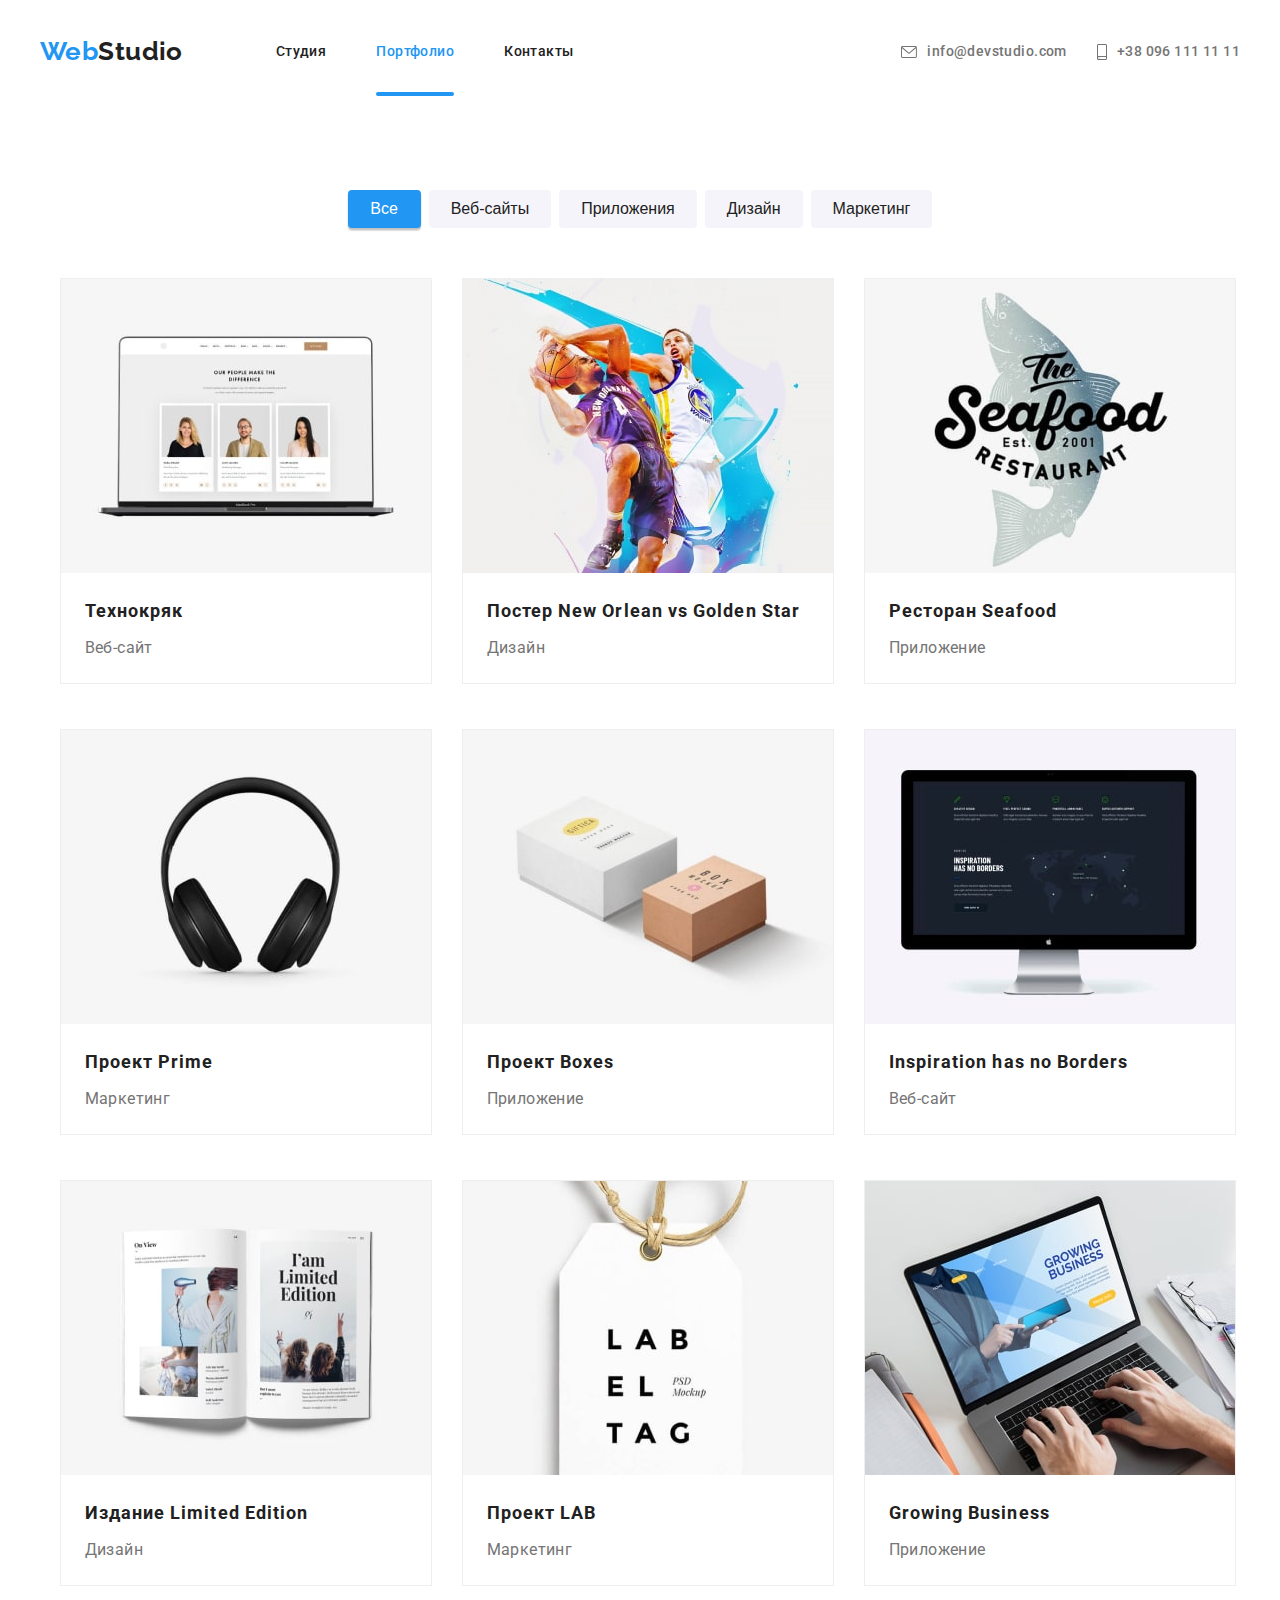
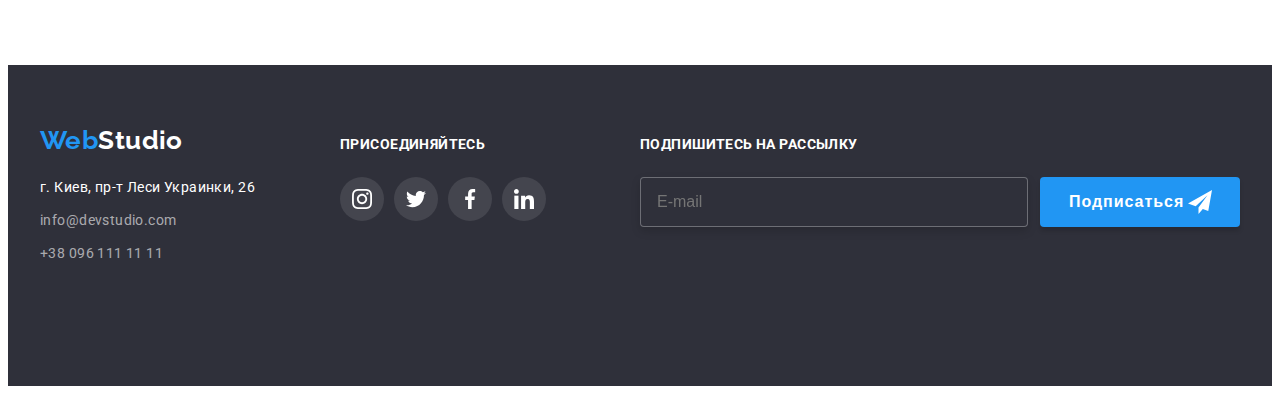
==== commit 9eea479a: "portfolio styles added" ====
--- a/portfolio.html
+++ b/portfolio.html
@@ -30,13 +30,11 @@
             >
             <ul class="list site-nav-pages">
               <li class="item">
-                <a class="link current" href="#">Студия</a>
+                <a class="link primarycolor" href="./index.html">Студия</a>
               </li>
 
               <li class="item">
-                <a class="link primarycolor" href="./portfolio.html"
-                  >Портфолио</a
-                >
+                <a class="link current" href="#">Портфолио</a>
               </li>
 
               <li class="item">
--- a/css/main.min.css
+++ b/css/main.min.css
@@ -4,5 +4,5 @@
         0px 1px 2px rgba(0, 0, 0, 0.08), 0px 2px 2px rgba(0, 0, 0, 0.12);--portfolio-card-shadow: 0px 1px 1px rgba(0, 0, 0, 0.12),
         0px 4px 4px rgba(0, 0, 0, 0.06), 1px 4px 6px rgba(0, 0, 0, 0.16);--modal-boxshawow: 0px 1px 3px rgba(0, 0, 0, 0.12),
         0px 1px 1px rgba(0, 0, 0, 0.14),
-        0px 2px 1px rgba(0, 0, 0, 0.2);--transition-cubic-primary: 250ms cubic-bezier(0.4, 0, 0.2, 1);--modal-form-label-mar-bottom: 4px;--modal-box-shadow-checkbox: 0 0 0 1px rgba(0, 0, 0, 0.5)}h2,h3,p{margin-top:0;margin-bottom:0}.list{list-style:none;padding:0;margin:0}a{display:block;text-decoration:none;color:var(--primary-text-color)}img{display:block;max-width:100%;height:auto}.current{color:var(--accent-color)}.sitecolor{color:var(--text-color)}.fontstyle-norm{font-style:normal}.primary-textcolor{color:var(--primary-text-color)}.centered{text-align:center}button{cursor:pointer}body{background-color:var(--primary-bg-color);color:var(--text-color);font-family:Roboto, sans-serif;font-size:var(--normal-font-size);line-height:1.71;letter-spacing:0.03em}h2{font-size:36px;font-weight:bold;line-height:1.17;text-align:center}h3{font-size:14px;font-weight:bold;line-height:1.14;text-transform:uppercase}.section{padding-bottom:94px;padding-top:94px}.page-header .list a:hover,.page-header .list a:focus,.burger-btn:hover,.close-btn-mobile:hover,.footer address a:hover,.footer address a:focus{color:var(--accent-color)}.page-header .list a,.footer address a,a.client-link,a.social-link,.our-team a.social-link,.portfolio button,.portfolio-items a{transition:color var(--transition-cubic-primary),background-color var(--transition-cubic-primary),box-shadow var(--transition-cubic-primary)}ul.social-list{display:flex}li.social-item{width:44px;height:44px}li.social-item:not(:last-child){margin-right:10px}a.social-link{display:flex;align-items:center;justify-content:center;border-radius:50%;width:100%;height:100%;background-color:var(--icons-bg);fill:currentColor}a.social-link:hover,a.social-link:focus{background-color:var(--accent-color)}.our-team a.social-link{color:var(--logo-color)}.our-team a.social-link:hover,.our-team a.social-link:focus{color:var(--whitecolor)}.container{width:100%;margin:0 auto}.container .nav-wrapper{display:flex;align-items:center;justify-content:space-between}@media screen and (min-width: 480px){.container{width:450px}}@media screen and (min-width: 768px){.container{width:738px}}@media screen and (min-width: 1200px){.container{width:1200px;padding:0 15px}}@media screen and (max-width: 767px){.site-nav-pages,.contacts{display:none}.nav-wrapper{padding:16px 0;height:60px}.site-nav-logo{font-family:Raleway;font-weight:bold;font-size:24px;line-height:28px}.burger-btn,.close-btn-mobile{background-color:transparent;border:none;padding:0;width:40px;height:40px}.close-btn-mobile{position:absolute;top:10px;right:15px}.mobile-menu{position:absolute;top:0;left:50%;transform:translateX(-50%);width:100%;max-width:480px;height:100vh;padding:48px 40px;background-color:var(--whitecolor);visibility:hidden;pointer-events:none}.mobile-menu.is-open{opacity:100%;visibility:visible;pointer-events:visible;overflow:scroll}.mobile-menu .mobile-menu-nav,.mobile-menu .contacts-moblie,.mobile-menu .mobile-social{padding:0;font-weight:500}.mobile-menu .mobile-menu-nav{font-size:40px;line-height:47px}.mobile-menu .mobile-menu-nav .mobile-menu-item{padding-bottom:32px}.mobile-menu .mobile-menu-nav .mobile-menu-item:last-child{margin-bottom:302px}.mobile-menu .contacts-moblie{font-size:34px;line-height:40px}.mobile-menu .contacts-moblie li{padding-bottom:32px}.mobile-menu .contacts-moblie li:not(:first-child){font-weight:500;font-size:24px;line-height:28px;padding-bottom:64px}.mobile-menu .contacts-moblie li:not(:first-child) a{color:var(--text-color)}.mobile-menu .mobile-social{font-size:18px;line-height:22px;display:flex}.mobile-menu .mobile-social .mobile-social-item:not(:last-child){margin-right:20px}.mail,.phone,.burger-icon,.close-icon-mobile{fill:currentColor}}@media screen and (min-width: 768px){.burger-btn,.mobile-menu{display:none}.site-nav,.site-nav-pages{display:flex;align-items:center}.site-nav{display:flex;align-items:center}.site-nav-logo{font-family:Raleway, sans-serif;font-weight:bold;font-size:24px;line-height:28px;margin-right:88px}.site-nav-pages .item{font-weight:500}.site-nav-pages .item:not(:last-child){margin-right:30px}.site-nav-pages .item .link{padding:26px 0}.contacts .item{font-weight:500}.contacts .item .link{display:flex;align-items:center}.contacts .item:not(:last-child){margin-bottom:10px}.contacts-logo{margin-right:10px}.link.current{position:relative}.link.current:after{position:absolute;bottom:0;left:0;content:'';display:block;width:100%;height:4px;background-color:var(--accent-color);border-radius:2px}.mail,.phone{fill:currentColor}}@media screen and (min-width: 1200px){.contacts{display:flex;align-items:center}.site-nav-logo{font-size:26px;line-height:31px;margin-right:93px}.site-nav-pages .item:not(:last-child){margin-right:50px}.site-nav-pages .item .link{padding:32px 0}.contacts .item:first-child{margin-right:30px;margin-bottom:0}}.hero{background-color:var(--second-bg-color);background-image:linear-gradient(to right, var(--hero-gredient), var(--hero-gredient)),url("./../../images/studio/hero/mobile/hero.jpg");background-position:center;background-size:cover;background-repeat:no-repeat;width:480px;height:400px;margin-left:auto;margin-right:auto;padding-top:118px;padding-bottom:118px}.hero-content{width:360px;margin:0 auto}.hero-title{margin-top:0;margin-bottom:30px;color:var(--hero-title);font-weight:900;font-size:26px;line-height:42px;text-align:center;letter-spacing:0.06em;text-transform:uppercase}.button{min-width:200px;border:0;border-radius:4px;padding-top:10px;padding-bottom:10px;padding-left:32px;padding-right:32px;color:var(--whitecolor);background-color:var(--accent-color);box-shadow:0px 4px 4px rgba(0,0,0,0.15);font-weight:bold;font-size:16px;line-height:1.87;align-items:center;text-align:center;letter-spacing:0.06em}@media screen and (min-device-pixel-ratio: 2), screen and (min-resolution: 192dpi) and (min-width: 320px), screen and (min-resolution: 2dppx) and (min-width: 320px){.hero{background-image:linear-gradient(to right, var(--hero-gredient), var(--hero-gredient)),url("./../../images/studio/hero/mobile/hero@2x.jpg")}}@media screen and (min-width: 768px){.hero{width:100%;background-image:linear-gradient(to right, var(--hero-gredient), var(--hero-gredient)),url("./../../images/studio/hero/tablet/hero.jpg")}}@media screen and (min-device-pixel-ratio: 2) and (min-width: 768px), screen and (min-resolution: 192dpi) and (min-width: 768px), screen and (min-resolution: 2dppx) and (min-width: 768px){.hero{background-image:linear-gradient(to right, var(--hero-gredient), var(--hero-gredient)),url("./../../images/studio/hero/tablet/hero@2x.jpg")}}@media screen and (min-width: 1200px){.hero{height:600px;max-width:1600px;padding-top:200px;padding-bottom:200px;margin-left:auto;margin-right:auto;background-image:linear-gradient(to right, var(--hero-gredient), var(--hero-gredient)),url("./../../images/studio/hero/desktop/hero.jpg")}.hero-content{width:696px;margin:0 auto}.hero-title{margin-top:0;margin-bottom:30px;color:var(--hero-title);font-weight:900;font-size:44px;line-height:1.36;text-align:center;letter-spacing:0.06em;text-transform:uppercase}}@media screen and (min-device-pixel-ratio: 2) and (min-width: 1200px), screen and (min-resolution: 192dpi) and (min-width: 1200px), screen and (min-resolution: 2dppx) and (min-width: 1200px){.hero{background-image:linear-gradient(to right, var(--hero-gredient), var(--hero-gredient)),url("./../../images/studio/hero/desktop/hero@2x.jpg")}}.backdrop{position:fixed;z-index:2;top:0;left:0;width:100%;height:100%;background-color:var(--backdrop-modal-window);opacity:1;transition:opacity 250ms linear}.backdrop.is-hidden{opacity:0;pointer-events:none}.modal{position:absolute;top:50%;left:50%;transform:translate(-50%, -50%);width:450px;height:609px;padding:40px;background-color:var(--modal-bg-color);box-shadow:var(--modal-boxshawow);border-radius:4px}.modal-button{position:absolute;top:8px;right:8px;width:30px;height:30px;display:flex;justify-content:center;align-items:center;border:1px solid var(--modal-input-bordercolor);border-radius:50%;background-color:inherit}.modal-button:hover{fill:var(--accent-color)}.modal-title{font-weight:700;font-size:20px;line-height:30px;text-align:center;letter-spacing:0.03em;color:var(--primary-text-color);margin-bottom:12px}form.inputs{width:370px;height:342px}.form-field{position:relative;display:flex;flex-direction:column}.form-input,.form-text{padding-left:42px;padding-bottom:11px;padding-top:11px;margin-bottom:10px;border:1px solid var(--modal-input-bordercolor);border-radius:4px;transition:outline-color var(--transition-cubic-primary)}.form-text{padding-left:12px}.form-input:focus+.input-icon{fill:var(--accent-color)}.form-input.form-input:focus{outline-color:var(--accent-color)}.form-text:focus{outline-color:var(--accent-color)}.form-field-textarea{margin-bottom:20px}.form-label{font-size:12px;line-height:14.06px;margin-bottom:var(--modal-form-label-mar-bottom)}.input-icon{position:absolute;left:12px;top:50%;transform:translateY(calc(-50% + var(--modal-form-label-mar-bottom)))}.form-text{resize:none;margin-bottom:0}.form-text::placeholder{font-size:12px;line-height:14px;letter-spacing:0.01em;color:var(--placeholder-text-color)}.wrapp-form{text-align:center}.agreement{display:flex;justify-content:center;align-items:center;margin-bottom:30px;letter-spacing:0.03em;font-size:12px;line-height:14px}.modal-license{color:var(--accent-color);text-decoration:underline}.checkbox{position:absolute;clip:rect(0 0 0 0);width:1px;height:1px;margin:-1px;border:0;padding:0;overflow:hidden}.checkbox:checked+.agreement::before{background-image:url(./../images/modal/icon-checked.svg)}.checkbox:focus+.agreement::before{box-shadow:var(--modal-box-shadow-checkbox)}.checkbox:focus:checked+.agreement::before{box-shadow:var(--modal-box-shadow-checkbox)}.agreement::before{content:"";width:16px;height:15px;background-image:url(./../images/modal/icon-check.svg);margin-right:7px;background-size:contain;background-origin:border-box;background-repeat:no-repeat}@media screen and (min-width: 1200px){.modal{width:528px;height:581px}.modal-button{position:absolute;top:14px;right:14px}.modal-title{line-height:23px}form.inputs{width:448px;height:342px}}.advantages .title{display:none}@media screen and (max-width: 767px){.section{padding-top:60px}}.advantages-logos{text-align:center;background-color:var(--third-bg-color);margin-bottom:30px;padding:25px 0}.advantages-title{text-align:center;margin-bottom:10px}.item-details p{margin-bottom:30px}@media screen and (min-width: 768px){.advantages-list{display:flex;flex-wrap:wrap;justify-content:space-between}.advantages-list .item{width:354px}}@media screen and (min-width: 1200px){.advantages{padding-bottom:0}.advantages-list .item{width:270px}.advantages-list .item+.item{margin-left:30px}.advantages-title{margin-bottom:10px}.advantages-logos{display:flex;align-items:center;justify-content:center;width:100%;height:120px;background-color:var(--third-bg-color);border-radius:4px;margin-bottom:30px}}@media screen and (max-width: 767px){.what-we-do{display:none}}@media screen and (min-width: 768px){.what-we-do{display:none}}@media screen and (min-width: 1200px){.what-we-do{display:block}.what-we-do .list{display:flex;justify-content:center}.what-we-do .item:not(:last-child){margin-right:30px}.what-we-do-title,.our-team-title,.clients-title{margin-bottom:50px}.what-we-do-thumb{position:relative;z-index:1}.what-we-do-textwrapper{position:absolute;bottom:0;left:0;display:flex;justify-content:center;width:100%;height:70px;padding-top:27px;padding-bottom:27px;background-color:var(--what-we-do-gredient)}.what-we-do-label{font-weight:700;text-transform:uppercase;color:var(--whitecolor)}}.our-team{background-color:var(--third-bg-color);padding-top:60px}.our-team-title{font-weight:bold;font-size:28px;line-height:1.18;letter-spacing:0.03em;margin-bottom:30px}.our-team-pic img{margin-bottom:30px}.ourteam-text-block .title{font-weight:500;font-size:16px;line-height:19px;letter-spacing:0.03em;margin-bottom:10px;text-transform:unset}.ourteam-text-block .our-team-description{font-weight:normal;font-size:16px;line-height:19px;text-align:center;letter-spacing:0.03em;margin-bottom:16px}.social-list{justify-content:center}.our-team-list .item{padding-bottom:24px;background-color:var(--whitecolor);box-shadow:0px 1px 3px rgba(0,0,0,0.12),0px 1px 1px rgba(0,0,0,0.14),0px 2px 1px rgba(0,0,0,0.2);border-radius:0px 0px 4px 4px}.our-team-list .item:not(:nth-last-child(-n+2)){margin-bottom:30px}@media screen and (max-width: 767px){.our-team{padding-bottom:60px}}@media screen and (min-width: 768px){.our-team-list{display:flex;flex-wrap:wrap;justify-content:space-between}}@media screen and (min-width: 1200px){.our-team{padding-top:94px;padding-bottom:94px}.our-team .item:not(:last-child){margin-right:30px}.our-team .item:not(:nth-last-child(-n+2)){margin-bottom:0}.our-team-list{display:flex;flex-wrap:nowrap}.ourteam-text-block{padding-top:30px;padding-bottom:30px;padding-left:32px;padding-right:32px}.our-team-title{font-size:36px;line-height:42px}}ul.client-list{display:flex;flex-wrap:wrap;justify-content:space-between}li.client-list-item{display:flex;align-items:center;width:210px;height:90px}li.client-list-item:not(:nth-last-child(-n+2)){margin-bottom:30px}a.client-link{display:flex;align-items:center;justify-content:center;width:100%;height:100%;color:var(--logo-color);fill:currentColor;border:1px solid var(--logo-color);border-radius:4px}a.client-link:hover,a.client-link:focus{color:var(--accent-color);border-color:var(--accent-color)}.clients{padding-top:60px;padding-bottom:60px}.clients .clients-title{font-size:28px;line-height:33px;margin-bottom:30px}@media screen and (min-width: 1200px){.clients{padding-top:94px;padding-bottom:94px}.clients .clients-title{font-size:36px;line-height:42px;margin-bottom:50px}li.client-list-item{display:flex;align-items:center;justify-content:center;width:170px}li.client-list-item:not(:nth-last-child(-n+2)){margin-bottom:0}}.footer{background-color:var(--second-bg-color);color:var(--whitecolor);padding-top:60px;padding-bottom:60px}.footer a{color:var(--whitecolor)}.footer-address-list a{color:var(--address-color)}.action-text,.footer-form-label{font-size:var(--normal-font-size);font-weight:700;text-transform:uppercase}.footer-form{display:flex;flex-wrap:wrap;justify-content:center}.subscribe-email{width:100%;padding-left:16px;padding-top:15px;padding-bottom:15px;margin-right:12px;font-size:16px;line-height:0.8;margin-bottom:20px;border:1px solid var(--email-subscribe-border-color);box-sizing:border-box;filter:drop-shadow(0px 4px 4px var(--email-subscribe-shadow));border-radius:4px;color:var(--address-color);background-color:var(--second-bg-color)}.subscribe-button{display:flex;position:relative;padding-left:29px;padding-right:28px}.subscribe-form .icon{fill:currentColor;position:absolute;right:28px}.footer-form-label{margin-bottom:20px}.footer-address{margin-bottom:60px;text-align:center}.footer-address .site-nav-logo{margin-bottom:20px}.footer-social{text-align:center;margin-bottom:60px}.footer-social p{margin-bottom:20px}.subscribe-form{text-align:center}.footer-mainaddress,.footer-address-list li:first-child{margin-bottom:8px}@media screen and (min-width: 768px){.footer-container{display:flex;flex-wrap:wrap;align-items:baseline}.footer-container .footer-address,.footer-container .footer-social{width:50%}.footer-address .site-nav-logo{margin-right:0}.subscribe-form{width:100%}.footer-form{display:block}.subscribe-email{width:450px}.subscribe-button{margin:0 auto}}@media screen and (min-width: 1200px){.footer-container{flex-wrap:nowrap}.footer-address,.footer-social,.subscribe-form{width:inherit;text-align:inherit}.social-list{justify-content:start}.footer-form{display:flex;flex-wrap:nowrap}.subscribe-email{width:100%}.subscribe-button{height:50px}.footer-mainaddress,.footer-address-list li:first-child{margin-bottom:9px}}.portfolio h1{display:none}.portfolio button:hover,.portfolio button:focus{background-color:var(--accent-color);color:var(--whitecolor);box-shadow:var(--button-shadow)}.filter-list{display:flex;flex-wrap:wrap;margin-bottom:40px}.filter-list .item:not(:last-child){margin-right:8px}.filter-list .item:not(:nth-last-child(-n+2)){margin-bottom:15px}.filter-list button{color:var(--primary-text-color);background-color:var(--filter-btn-bg-color);font-weight:500;font-size:16px;line-height:1.63;text-align:center;border:0;border-radius:4px;min-width:73px;padding-left:22px;padding-right:22px;padding-top:6px;padding-bottom:6px}.filter-list li:first-child button{background-color:var(--accent-color);color:var(--whitecolor);box-shadow:var(--button-shadow)}.portfolio-items{display:flex;flex-wrap:wrap;justify-content:center}.portfolio-items .title{font-weight:bold;font-size:18px;line-height:2;letter-spacing:0.06em;text-align:left}.portfolio-items .item{width:450px;border:1px solid var(--border-color-portfolio)}.portfolio-items .item:not(:last-child){margin-bottom:30px}.portfolio-items .item a:hover .portfolio-items .item a:focus{box-shadow:var(--portfolio-card-shadow)}.portfolio-text-block{padding-top:20px;padding-bottom:20px;padding-left:24px;padding-right:24px}.portfolio-description{margin-top:4px;color:var(--text-color);font-size:16px;line-height:1.88}.potfolio-items-thumb{position:relative;overflow:hidden;display:flex;justify-content:center;align-items:center}.overlay{position:absolute;top:0;left:0;width:100%;height:100%;padding:63px 24px;font-size:18px;font-weight:400;line-height:1.56;color:var(--whitecolor);background-color:var(--porfolio-card-hover);opacity:0;transform:translatey(100%);transition:transform var(--transition-cubic-primary)}.portfolio-items-link:hover .overlay,.portfolio-items-link:focus .overlay{opacity:1;transform:translatey(0)}
+        0px 2px 1px rgba(0, 0, 0, 0.2);--transition-cubic-primary: 250ms cubic-bezier(0.4, 0, 0.2, 1);--modal-form-label-mar-bottom: 4px;--modal-box-shadow-checkbox: 0 0 0 1px rgba(0, 0, 0, 0.5)}h2,h3,p{margin-top:0;margin-bottom:0}.list{list-style:none;padding:0;margin:0}a{display:block;text-decoration:none;color:var(--primary-text-color)}img{display:block;max-width:100%;height:auto}.current{color:var(--accent-color)}.sitecolor{color:var(--text-color)}.fontstyle-norm{font-style:normal}.primary-textcolor{color:var(--primary-text-color)}.centered{text-align:center}button{cursor:pointer}body{background-color:var(--primary-bg-color);color:var(--text-color);font-family:Roboto, sans-serif;font-size:var(--normal-font-size);line-height:1.71;letter-spacing:0.03em}h2{font-size:36px;font-weight:bold;line-height:1.17;text-align:center}h3{font-size:14px;font-weight:bold;line-height:1.14;text-transform:uppercase}.section{padding-bottom:94px;padding-top:94px}.page-header .list a:hover,.page-header .list a:focus,.burger-btn:hover,.close-btn-mobile:hover,.footer address a:hover,.footer address a:focus{color:var(--accent-color)}.page-header .list a,.footer address a,a.client-link,a.social-link,.our-team a.social-link,.portfolio button,.portfolio-items a{transition:color var(--transition-cubic-primary),background-color var(--transition-cubic-primary),box-shadow var(--transition-cubic-primary)}ul.social-list{display:flex}li.social-item{width:44px;height:44px}li.social-item:not(:last-child){margin-right:10px}a.social-link{display:flex;align-items:center;justify-content:center;border-radius:50%;width:100%;height:100%;background-color:var(--icons-bg);fill:currentColor}a.social-link:hover,a.social-link:focus{background-color:var(--accent-color)}.our-team a.social-link{color:var(--logo-color)}.our-team a.social-link:hover,.our-team a.social-link:focus{color:var(--whitecolor)}.container{width:100%;margin:0 auto}.container .nav-wrapper{display:flex;align-items:center;justify-content:space-between}@media screen and (min-width: 480px){.container{width:450px}}@media screen and (min-width: 768px){.container{width:738px}}@media screen and (min-width: 1200px){.container{width:1200px;padding:0 15px}}@media screen and (max-width: 767px){.site-nav-pages,.contacts{display:none}.nav-wrapper{padding:16px 0;height:60px}.site-nav-logo{font-family:Raleway;font-weight:bold;font-size:24px;line-height:28px}.burger-btn,.close-btn-mobile{background-color:transparent;border:none;padding:0;width:40px;height:40px}.close-btn-mobile{position:absolute;top:10px;right:15px}.mobile-menu{position:absolute;top:0;left:50%;transform:translateX(-50%);width:100%;max-width:480px;height:100vh;padding:48px 40px;background-color:var(--whitecolor);visibility:hidden;pointer-events:none}.mobile-menu.is-open{opacity:100%;visibility:visible;pointer-events:visible;overflow:scroll}.mobile-menu .mobile-menu-nav,.mobile-menu .contacts-moblie,.mobile-menu .mobile-social{padding:0;font-weight:500}.mobile-menu .mobile-menu-nav{font-size:40px;line-height:47px}.mobile-menu .mobile-menu-nav .mobile-menu-item{padding-bottom:32px}.mobile-menu .mobile-menu-nav .mobile-menu-item:last-child{margin-bottom:302px}.mobile-menu .contacts-moblie{font-size:34px;line-height:40px}.mobile-menu .contacts-moblie li{padding-bottom:32px}.mobile-menu .contacts-moblie li:not(:first-child){font-weight:500;font-size:24px;line-height:28px;padding-bottom:64px}.mobile-menu .contacts-moblie li:not(:first-child) a{color:var(--text-color)}.mobile-menu .mobile-social{font-size:18px;line-height:22px;display:flex}.mobile-menu .mobile-social .mobile-social-item:not(:last-child){margin-right:20px}.mail,.phone,.burger-icon,.close-icon-mobile{fill:currentColor}}@media screen and (min-width: 768px){.burger-btn,.mobile-menu{display:none}.site-nav,.site-nav-pages{display:flex;align-items:center}.site-nav{display:flex;align-items:center}.site-nav-logo{font-family:Raleway, sans-serif;font-weight:bold;font-size:24px;line-height:28px;margin-right:88px}.site-nav-pages .item{font-weight:500}.site-nav-pages .item:not(:last-child){margin-right:30px}.site-nav-pages .item .link{padding:26px 0}.contacts .item{font-weight:500}.contacts .item .link{display:flex;align-items:center}.contacts .item:not(:last-child){margin-bottom:10px}.contacts-logo{margin-right:10px}.link.current{position:relative}.link.current:after{position:absolute;bottom:0;left:0;content:'';display:block;width:100%;height:4px;background-color:var(--accent-color);border-radius:2px}.mail,.phone{fill:currentColor}}@media screen and (min-width: 1200px){.contacts{display:flex;align-items:center}.site-nav-logo{font-size:26px;line-height:31px;margin-right:93px}.site-nav-pages .item:not(:last-child){margin-right:50px}.site-nav-pages .item .link{padding:32px 0}.contacts .item:first-child{margin-right:30px;margin-bottom:0}}.hero{background-color:var(--second-bg-color);background-image:linear-gradient(to right, var(--hero-gredient), var(--hero-gredient)),url("./../../images/studio/hero/mobile/hero.jpg");background-position:center;background-size:cover;background-repeat:no-repeat;width:480px;height:400px;margin-left:auto;margin-right:auto;padding-top:118px;padding-bottom:118px}.hero-content{width:360px;margin:0 auto}.hero-title{margin-top:0;margin-bottom:30px;color:var(--hero-title);font-weight:900;font-size:26px;line-height:42px;text-align:center;letter-spacing:0.06em;text-transform:uppercase}.button{min-width:200px;border:0;border-radius:4px;padding-top:10px;padding-bottom:10px;padding-left:32px;padding-right:32px;color:var(--whitecolor);background-color:var(--accent-color);box-shadow:0px 4px 4px rgba(0,0,0,0.15);font-weight:bold;font-size:16px;line-height:1.87;align-items:center;text-align:center;letter-spacing:0.06em}@media screen and (min-device-pixel-ratio: 2), screen and (min-resolution: 192dpi) and (min-width: 320px), screen and (min-resolution: 2dppx) and (min-width: 320px){.hero{background-image:linear-gradient(to right, var(--hero-gredient), var(--hero-gredient)),url("./../../images/studio/hero/mobile/hero@2x.jpg")}}@media screen and (min-width: 768px){.hero{width:100%;background-image:linear-gradient(to right, var(--hero-gredient), var(--hero-gredient)),url("./../../images/studio/hero/tablet/hero.jpg")}}@media screen and (min-device-pixel-ratio: 2) and (min-width: 768px), screen and (min-resolution: 192dpi) and (min-width: 768px), screen and (min-resolution: 2dppx) and (min-width: 768px){.hero{background-image:linear-gradient(to right, var(--hero-gredient), var(--hero-gredient)),url("./../../images/studio/hero/tablet/hero@2x.jpg")}}@media screen and (min-width: 1200px){.hero{height:600px;max-width:1600px;padding-top:200px;padding-bottom:200px;margin-left:auto;margin-right:auto;background-image:linear-gradient(to right, var(--hero-gredient), var(--hero-gredient)),url("./../../images/studio/hero/desktop/hero.jpg")}.hero-content{width:696px;margin:0 auto}.hero-title{margin-top:0;margin-bottom:30px;color:var(--hero-title);font-weight:900;font-size:44px;line-height:1.36;text-align:center;letter-spacing:0.06em;text-transform:uppercase}}@media screen and (min-device-pixel-ratio: 2) and (min-width: 1200px), screen and (min-resolution: 192dpi) and (min-width: 1200px), screen and (min-resolution: 2dppx) and (min-width: 1200px){.hero{background-image:linear-gradient(to right, var(--hero-gredient), var(--hero-gredient)),url("./../../images/studio/hero/desktop/hero@2x.jpg")}}.backdrop{position:fixed;z-index:2;top:0;left:0;width:100%;height:100%;background-color:var(--backdrop-modal-window);opacity:1;transition:opacity 250ms linear}.backdrop.is-hidden{opacity:0;pointer-events:none}.modal{position:absolute;top:50%;left:50%;transform:translate(-50%, -50%);width:450px;height:609px;padding:40px;background-color:var(--modal-bg-color);box-shadow:var(--modal-boxshawow);border-radius:4px}.modal-button{position:absolute;top:8px;right:8px;width:30px;height:30px;display:flex;justify-content:center;align-items:center;border:1px solid var(--modal-input-bordercolor);border-radius:50%;background-color:inherit}.modal-button:hover{fill:var(--accent-color)}.modal-title{font-weight:700;font-size:20px;line-height:30px;text-align:center;letter-spacing:0.03em;color:var(--primary-text-color);margin-bottom:12px}form.inputs{width:370px;height:342px}.form-field{position:relative;display:flex;flex-direction:column}.form-input,.form-text{padding-left:42px;padding-bottom:11px;padding-top:11px;margin-bottom:10px;border:1px solid var(--modal-input-bordercolor);border-radius:4px;transition:outline-color var(--transition-cubic-primary)}.form-text{padding-left:12px}.form-input:focus+.input-icon{fill:var(--accent-color)}.form-input.form-input:focus{outline-color:var(--accent-color)}.form-text:focus{outline-color:var(--accent-color)}.form-field-textarea{margin-bottom:20px}.form-label{font-size:12px;line-height:14.06px;margin-bottom:var(--modal-form-label-mar-bottom)}.input-icon{position:absolute;left:12px;top:50%;transform:translateY(calc(-50% + var(--modal-form-label-mar-bottom)))}.form-text{resize:none;margin-bottom:0}.form-text::placeholder{font-size:12px;line-height:14px;letter-spacing:0.01em;color:var(--placeholder-text-color)}.wrapp-form{text-align:center}.agreement{display:flex;justify-content:center;align-items:center;margin-bottom:30px;letter-spacing:0.03em;font-size:12px;line-height:14px}.modal-license{color:var(--accent-color);text-decoration:underline}.checkbox{position:absolute;clip:rect(0 0 0 0);width:1px;height:1px;margin:-1px;border:0;padding:0;overflow:hidden}.checkbox:checked+.agreement::before{background-image:url(./../images/modal/icon-checked.svg)}.checkbox:focus+.agreement::before{box-shadow:var(--modal-box-shadow-checkbox)}.checkbox:focus:checked+.agreement::before{box-shadow:var(--modal-box-shadow-checkbox)}.agreement::before{content:"";width:16px;height:15px;background-image:url(./../images/modal/icon-check.svg);margin-right:7px;background-size:contain;background-origin:border-box;background-repeat:no-repeat}@media screen and (min-width: 1200px){.modal{width:528px;height:581px}.modal-button{position:absolute;top:14px;right:14px}.modal-title{line-height:23px}form.inputs{width:448px;height:342px}}.advantages .title{display:none}@media screen and (max-width: 767px){.section{padding-top:60px}}.advantages-logos{text-align:center;background-color:var(--third-bg-color);margin-bottom:30px;padding:25px 0}.advantages-title{text-align:center;margin-bottom:10px}.item-details p{margin-bottom:30px}@media screen and (min-width: 768px){.advantages-list{display:flex;flex-wrap:wrap;justify-content:space-between}.advantages-list .item{width:354px}}@media screen and (min-width: 1200px){.advantages{padding-bottom:0}.advantages-list .item{width:270px}.advantages-list .item+.item{margin-left:30px}.advantages-title{margin-bottom:10px}.advantages-logos{display:flex;align-items:center;justify-content:center;width:100%;height:120px;background-color:var(--third-bg-color);border-radius:4px;margin-bottom:30px}}@media screen and (max-width: 767px){.what-we-do{display:none}}@media screen and (min-width: 768px){.what-we-do{display:none}}@media screen and (min-width: 1200px){.what-we-do{display:block}.what-we-do .list{display:flex;justify-content:center}.what-we-do .item:not(:last-child){margin-right:30px}.what-we-do-title,.our-team-title,.clients-title{margin-bottom:50px}.what-we-do-thumb{position:relative;z-index:1}.what-we-do-textwrapper{position:absolute;bottom:0;left:0;display:flex;justify-content:center;width:100%;height:70px;padding-top:27px;padding-bottom:27px;background-color:var(--what-we-do-gredient)}.what-we-do-label{font-weight:700;text-transform:uppercase;color:var(--whitecolor)}}.our-team{background-color:var(--third-bg-color);padding-top:60px}.our-team-title{font-weight:bold;font-size:28px;line-height:1.18;letter-spacing:0.03em;margin-bottom:30px}.our-team-pic img{margin-bottom:30px}.ourteam-text-block .title{font-weight:500;font-size:16px;line-height:19px;letter-spacing:0.03em;margin-bottom:10px;text-transform:unset}.ourteam-text-block .our-team-description{font-weight:normal;font-size:16px;line-height:19px;text-align:center;letter-spacing:0.03em;margin-bottom:16px}.social-list{justify-content:center}.our-team-list .item{padding-bottom:24px;background-color:var(--whitecolor);box-shadow:0px 1px 3px rgba(0,0,0,0.12),0px 1px 1px rgba(0,0,0,0.14),0px 2px 1px rgba(0,0,0,0.2);border-radius:0px 0px 4px 4px}.our-team-list .item:not(:nth-last-child(-n+2)){margin-bottom:30px}@media screen and (max-width: 767px){.our-team{padding-bottom:60px}}@media screen and (min-width: 768px){.our-team-list{display:flex;flex-wrap:wrap;justify-content:space-between}}@media screen and (min-width: 1200px){.our-team{padding-top:94px;padding-bottom:94px}.our-team .item:not(:last-child){margin-right:30px}.our-team .item:not(:nth-last-child(-n+2)){margin-bottom:0}.our-team-list{display:flex;flex-wrap:nowrap}.ourteam-text-block{padding-top:30px;padding-bottom:30px;padding-left:32px;padding-right:32px}.our-team-title{font-size:36px;line-height:42px}}ul.client-list{display:flex;flex-wrap:wrap;justify-content:space-between}li.client-list-item{display:flex;align-items:center;width:210px;height:90px}li.client-list-item:not(:nth-last-child(-n+2)){margin-bottom:30px}a.client-link{display:flex;align-items:center;justify-content:center;width:100%;height:100%;color:var(--logo-color);fill:currentColor;border:1px solid var(--logo-color);border-radius:4px}a.client-link:hover,a.client-link:focus{color:var(--accent-color);border-color:var(--accent-color)}.clients{padding-top:60px;padding-bottom:60px}.clients .clients-title{font-size:28px;line-height:33px;margin-bottom:30px}@media screen and (min-width: 1200px){.clients{padding-top:94px;padding-bottom:94px}.clients .clients-title{font-size:36px;line-height:42px;margin-bottom:50px}li.client-list-item{display:flex;align-items:center;justify-content:center;width:170px}li.client-list-item:not(:nth-last-child(-n+2)){margin-bottom:0}}.footer{background-color:var(--second-bg-color);color:var(--whitecolor);padding-top:60px;padding-bottom:60px}.footer a{color:var(--whitecolor)}.footer-address-list a{color:var(--address-color)}.action-text,.footer-form-label{font-size:var(--normal-font-size);font-weight:700;text-transform:uppercase}.footer-form{display:flex;flex-wrap:wrap;justify-content:center}.subscribe-email{width:100%;padding-left:16px;padding-top:15px;padding-bottom:15px;margin-right:12px;font-size:16px;line-height:0.8;margin-bottom:20px;border:1px solid var(--email-subscribe-border-color);box-sizing:border-box;filter:drop-shadow(0px 4px 4px var(--email-subscribe-shadow));border-radius:4px;color:var(--address-color);background-color:var(--second-bg-color)}.subscribe-button{display:flex;position:relative;padding-left:29px;padding-right:28px}.subscribe-form .icon{fill:currentColor;position:absolute;right:28px}.footer-form-label{margin-bottom:20px}.footer-address{margin-bottom:60px;text-align:center}.footer-address .site-nav-logo{margin-bottom:20px}.footer-social{text-align:center;margin-bottom:60px}.footer-social p{margin-bottom:20px}.subscribe-form{text-align:center}.footer-mainaddress,.footer-address-list li:first-child{margin-bottom:8px}@media screen and (min-width: 768px){.footer-container{display:flex;flex-wrap:wrap;align-items:baseline}.footer-container .footer-address,.footer-container .footer-social{width:50%}.footer-address .site-nav-logo{margin-right:0}.subscribe-form{width:100%}.footer-form{display:block}.subscribe-email{width:450px}.subscribe-button{margin:0 auto}}@media screen and (min-width: 1200px){.footer-container{flex-wrap:nowrap}.footer-address,.footer-social,.subscribe-form{width:inherit;text-align:inherit}.social-list{justify-content:start}.footer-form{display:flex;flex-wrap:nowrap}.subscribe-email{width:100%}.subscribe-button{height:50px}.footer-mainaddress,.footer-address-list li:first-child{margin-bottom:9px}}.portfolio h1{display:none}.portfolio button:hover,.portfolio button:focus{background-color:var(--accent-color);color:var(--whitecolor);box-shadow:var(--button-shadow)}.filter-list{display:flex;flex-wrap:wrap;margin-bottom:40px}.filter-list .item:not(:last-child){margin-right:8px}.filter-list .item:not(:nth-last-child(-n+2)){margin-bottom:15px}.filter-list button{color:var(--primary-text-color);background-color:var(--filter-btn-bg-color);font-weight:500;font-size:16px;line-height:1.63;text-align:center;border:0;border-radius:4px;min-width:73px;padding-left:22px;padding-right:22px;padding-top:6px;padding-bottom:6px}.filter-list li:first-child button{background-color:var(--accent-color);color:var(--whitecolor);box-shadow:var(--button-shadow)}.portfolio-items{display:flex;flex-wrap:wrap;justify-content:center}.portfolio-items .title{font-weight:bold;font-size:18px;line-height:2;letter-spacing:0.06em;text-align:left}.portfolio-items .item{width:450px;border:1px solid var(--border-color-portfolio)}.portfolio-items .item:not(:last-child){margin-bottom:30px}.portfolio-items .item a:hover .portfolio-items .item a:focus{box-shadow:var(--portfolio-card-shadow)}.portfolio-text-block{padding-top:20px;padding-bottom:20px;padding-left:24px;padding-right:24px}.portfolio-description{margin-top:4px;color:var(--text-color);font-size:16px;line-height:1.88}.potfolio-items-thumb{position:relative;overflow:hidden;display:flex;justify-content:center;align-items:center}.overlay{position:absolute;top:0;left:0;width:100%;height:100%;padding:63px 24px;font-size:18px;font-weight:400;line-height:1.56;color:var(--whitecolor);background-color:var(--porfolio-card-hover);opacity:0;transform:translatey(100%);transition:transform var(--transition-cubic-primary)}.portfolio-items-link:hover .overlay,.portfolio-items-link:focus .overlay{opacity:1;transform:translatey(0)}@media screen and (min-width: 768px){.filter-list{justify-content:center;flex-wrap:nowrap;margin-bottom:30px}.filter-list .item:not(:last-child){margin-right:0}.filter-list .item:not(:nth-last-child(-n+2)){margin-bottom:0}.portfolio-items{justify-content:space-between}.portfolio-items .item{width:354px}}@media screen and (min-width: 1200px){.portfolio-items{margin:-15px;justify-content:center}.portfolio-items .item{margin:15px;width:370px}.portfolio-items .item:nth-child(3n){margin-right:0}.portfolio-items .item:nth-last-child(-n+3){margin-bottom:0}.filter-list{margin-bottom:50px}.filter-list .item:not(:last-child){margin-right:8px}}
 /*# sourceMappingURL=main.min.css.map */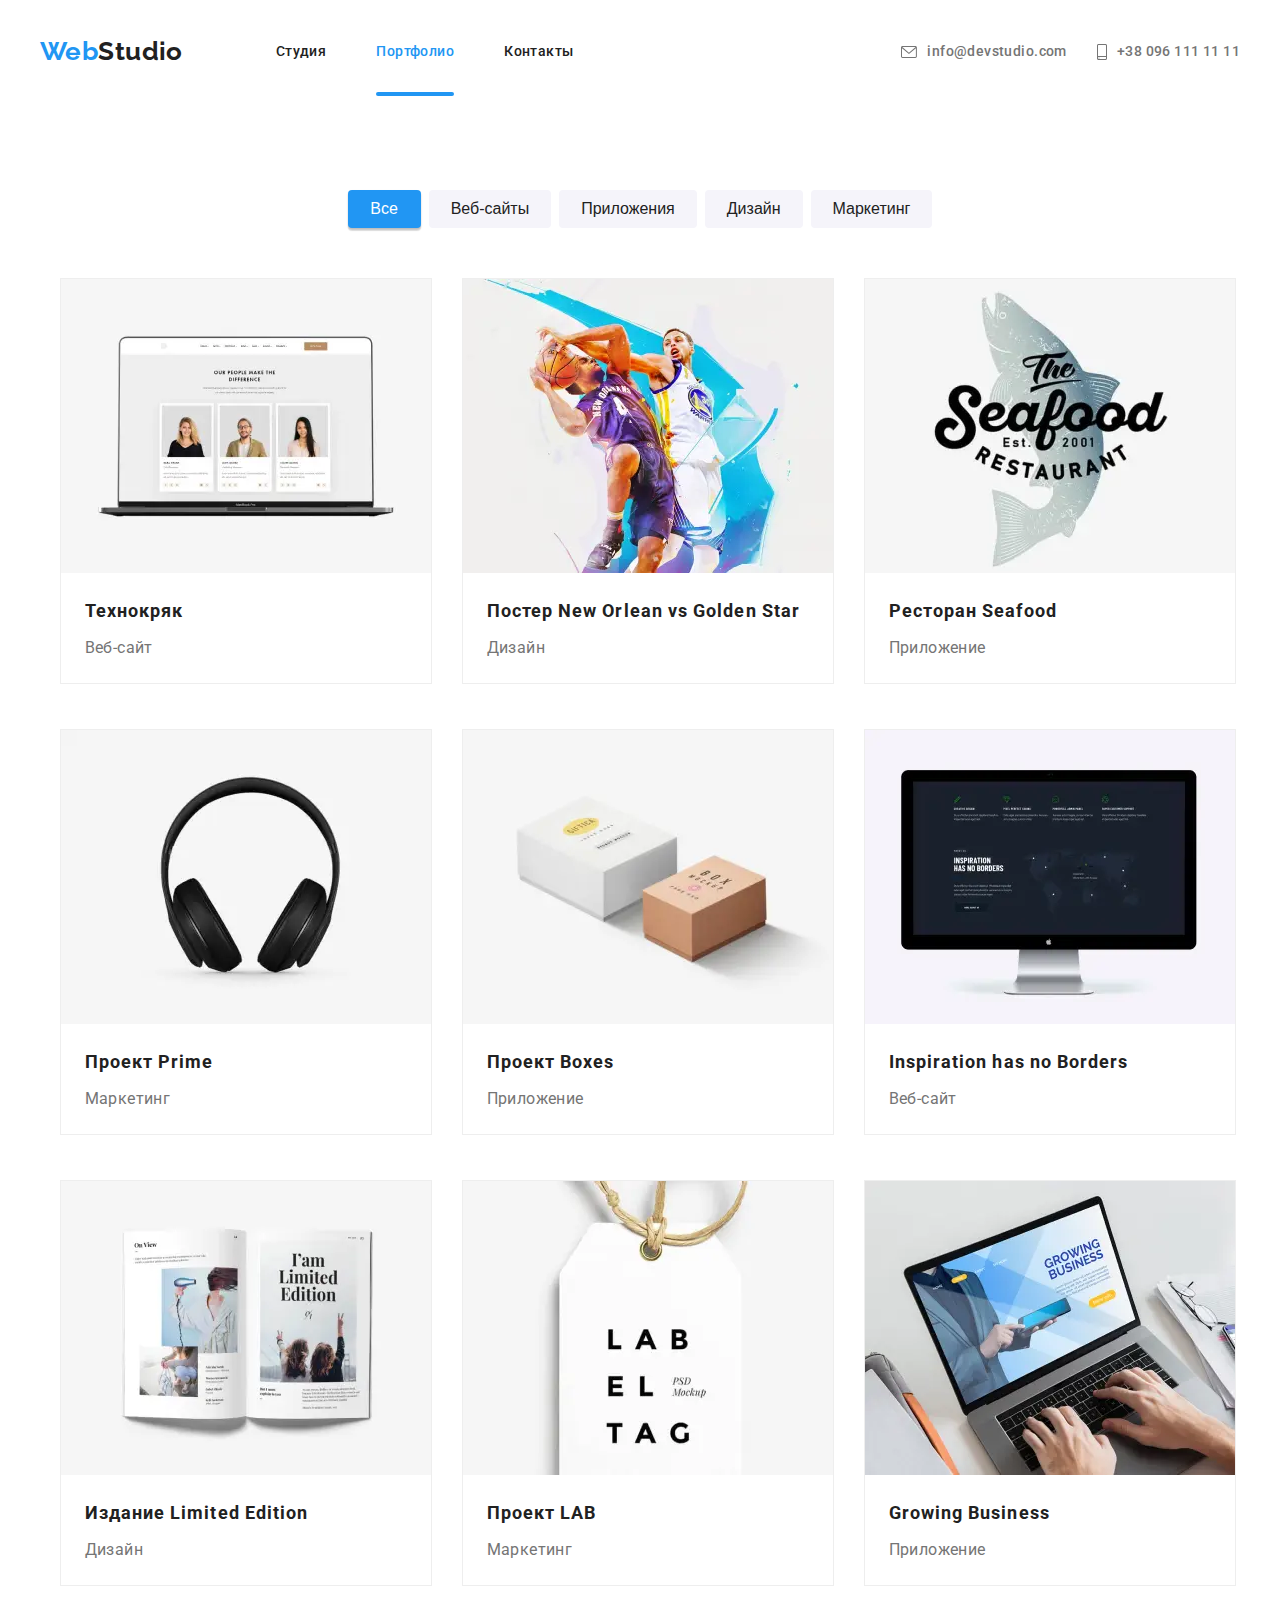
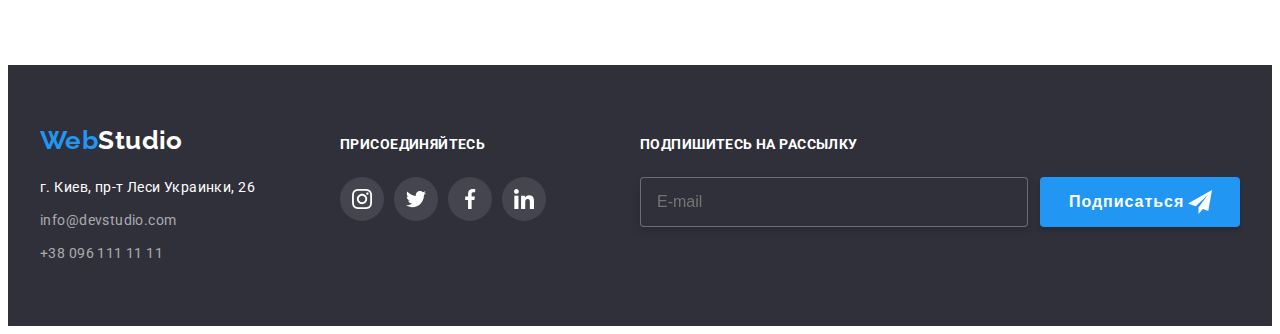
==== commit 8c8207f3: "portfolio pictures added" ====
--- a/portfolio.html
+++ b/portfolio.html
@@ -1,454 +1,669 @@
 <!DOCTYPE html>
 <html lang="ru">
-  <head>
-    <meta charset="UTF-8" />
-    <meta name="viewport" content="width=device-width, initial-scale=1.0" />
-    <title>Potfolio</title>
-    <link
-      rel="stylesheet"
-      href="https://cdnjs.cloudflare.com/ajax/libs/modern-normalize/1.0.0/modern-normalize.css"
-      integrity="sha512-Zx6MlUMKSVJoQ+83OwhdILe8cSEsCzfqThJd7J/VA2UrK6Ctj85p+xzqfyuNXE5B1k25uUdmJ2OzItbBy9GHAQ=="
-      crossorigin="anonymous"
-    />
-    <link rel="preconnect" href="https://fonts.gstatic.com" />
-    <link
-      href="https://fonts.googleapis.com/css2?family=Raleway:wght@700&family=Roboto:wght@400;500;700;900&display=swap"
-      rel="stylesheet"
-    />
-    <link rel="stylesheet" href="./css/main.min.css" />
-  </head>
-
-  <body>
-    <!--header-->
-    <header class="page-header">
-      <div class="container">
-        <div class="nav-wrapper">
-          <nav class="site-nav">
-            <a href="./index.html" class="site-nav-logo"
-              ><span class="current">Web</span
-              ><span class="primarycolor">Studio</span></a
-            >
-            <ul class="list site-nav-pages">
-              <li class="item">
-                <a class="link primarycolor" href="./index.html">Студия</a>
-              </li>
-
-              <li class="item">
-                <a class="link current" href="#">Портфолио</a>
-              </li>
-
-              <li class="item">
-                <a class="link primarycolor" href="#">Контакты</a>
-              </li>
-            </ul>
-          </nav>
-          <button type="button" class="burger-btn" data-menu-button>
-            <svg class="burger-icon" width="24" height="16">
-              <use href="./images/main-sprites.svg#icon-burger-icon"></use>
+
+<head>
+  <meta charset="UTF-8" />
+  <meta name="viewport" content="width=device-width, initial-scale=1.0" />
+  <title>Potfolio</title>
+  <link rel="stylesheet" href="https://cdnjs.cloudflare.com/ajax/libs/modern-normalize/1.0.0/modern-normalize.css"
+    integrity="sha512-Zx6MlUMKSVJoQ+83OwhdILe8cSEsCzfqThJd7J/VA2UrK6Ctj85p+xzqfyuNXE5B1k25uUdmJ2OzItbBy9GHAQ=="
+    crossorigin="anonymous" />
+  <link rel="preconnect" href="https://fonts.gstatic.com" />
+  <link href="https://fonts.googleapis.com/css2?family=Raleway:wght@700&family=Roboto:wght@400;500;700;900&display=swap"
+    rel="stylesheet" />
+  <link rel="stylesheet" href="./css/main.min.css" />
+</head>
+
+<body>
+  <!--header-->
+  <header class="page-header">
+    <div class="container">
+      <div class="nav-wrapper">
+        <nav class="site-nav">
+          <a href="./index.html" class="site-nav-logo"><span class="current">Web</span><span
+              class="primarycolor">Studio</span></a>
+          <ul class="list site-nav-pages">
+            <li class="item">
+              <a class="link primarycolor" href="./index.html">Студия</a>
+            </li>
+
+            <li class="item">
+              <a class="link current" href="#">Портфолио</a>
+            </li>
+
+            <li class="item">
+              <a class="link primarycolor" href="#">Контакты</a>
+            </li>
+          </ul>
+        </nav>
+        <button type="button" class="burger-btn" data-menu-button>
+          <svg class="burger-icon" width="24" height="16">
+            <use href="./images/main-sprites.svg#icon-burger-icon"></use>
+          </svg>
+        </button>
+        <!--contacts-->
+        <ul class="contacts list">
+          <li class="item">
+            <a class="link sitecolor mail" href="mailto:info@devstudio.com">
+              <svg class="contacts-logo" width="16" height="12">
+                <use href="./images/main-sprites.svg#icon-header-envelope"></use>
+              </svg>
+              info@devstudio.com
+            </a>
+          </li>
+
+          <li class="item">
+            <a class="link sitecolor phone" href="tel:+380961111111">
+              <svg class="contacts-logo" width="10" height="16">
+                <use href="./images/main-sprites.svg#icon-header-smartphone"></use>
+              </svg>
+              +38 096 111 11 11
+            </a>
+          </li>
+        </ul>
+      </div>
+    </div>
+  </header>
+
+  <main>
+    <section class="section">
+      <div class="container portfolio container">
+        <!--навигация по странице-->
+        <h1>Портфолио</h1>
+
+        <ul class="filter-list list">
+          <li class="item">
+            <button type="button" class="current-bg-color">Все</button>
+          </li>
+          <li class="item"><button type="button">Веб-сайты</button></li>
+          <li class="item"><button type="button">Приложения</button></li>
+          <li class="item"><button type="button">Дизайн</button></li>
+          <li class="item"><button type="button">Маркетинг</button></li>
+        </ul>
+
+        <!--portfolio-->
+        <ul class="list portfolio-items">
+          <li class="item">
+            <a class="portfolio-items-link" href="#">
+              <div class="potfolio-items-thumb">
+
+                <picture class="portfolio-pic">
+                  <source srcset="
+                    ./images/portfolio/desktop/portfolio1.webp    1x,
+                    ./images/portfolio/desktop/portfolio1@2x.webp 2x
+                  " media="(min-width: 1200px)" type="image/webp" />
+                  <source srcset="
+                    ./images/portfolio/desktop/portfolio1.jpg    1x,
+                    ./images/portfolio/desktop/portfolio1@2x.jpg 2x
+                  " media="(min-width: 1200px)" />
+
+                  <source srcset="
+                    ./images/portfolio/tablet/portfolio1.webp    1x,
+                    ./images/portfolio/tablet/portfolio1@2x.webp 2x
+                  " media="(min-width: 768px)" type="image/webp" />
+                  <source srcset="
+                    ./images/portfolio/tablet/portfolio1.jpg    1x,
+                    ./images/portfolio/tablet/portfolio1@2x.jpg 2x
+                  " media="(min-width: 768px)" />
+
+                  <source srcset="
+                    ./images/portfolio/mobile/portfolio1.webp    1x,
+                    ./images/portfolio/mobile/portfolio1@2x.webp 2x
+                  " media="(min-width: 480px)" type="image/webp" />
+                  <source srcset="
+                    ./images/portfolio/mobile/portfolio1.jpg    1x,
+                    ./images/portfolio/mobile/portfolio1@2x.jpg 2x
+                  " media="(min-width: 480px)" />
+
+                  <img src="./images/portfolio/desktop/portfolio1.jpg" alt="постер сайта технокряка" />
+                </picture>
+
+
+                <div class="overlay">
+                  <p class="portfolio-items-meta">
+                    Технокряк это современная площадка распространения
+                    коронавируса. Компании используют эту платформу для
+                    цифрового шпионажа и атак на защищённые сервера
+                    конкурентов.
+                  </p>
+                </div>
+              </div>
+              <div class="portfolio-text-block">
+                <h2 class="primary-textcolor title">Технокряк</h2>
+                <p class="portfolio-description">Веб-сайт</p>
+              </div>
+            </a>
+          </li>
+
+          <li class="item">
+            <a class="portfolio-items-link" href="#">
+              <div class="potfolio-items-thumb">
+
+                <picture class="portfolio-pic">
+                  <source srcset="
+                    ./images/portfolio/desktop/portfolio2.webp    1x,
+                    ./images/portfolio/desktop/portfolio2@2x.webp 2x
+                  " media="(min-width: 1200px)" type="image/webp" />
+                  <source srcset="
+                    ./images/portfolio/desktop/portfolio2.jpg    1x,
+                    ./images/portfolio/desktop/portfolio2@2x.jpg 2x
+                  " media="(min-width: 1200px)" />
+
+                  <source srcset="
+                    ./images/portfolio/tablet/portfolio2.webp    1x,
+                    ./images/portfolio/tablet/portfolio2@2x.webp 2x
+                  " media="(min-width: 768px)" type="image/webp" />
+                  <source srcset="
+                    ./images/portfolio/tablet/portfolio2.jpg    1x,
+                    ./images/portfolio/tablet/portfolio2@2x.jpg 2x
+                  " media="(min-width: 768px)" />
+
+                  <source srcset="
+                    ./images/portfolio/mobile/portfolio2.webp    1x,
+                    ./images/portfolio/mobile/portfolio2@2x.webp 2x
+                  " media="(min-width: 480px)" type="image/webp" />
+                  <source srcset="
+                    ./images/portfolio/mobile/portfolio2.jpg    1x,
+                    ./images/portfolio/mobile/portfolio2@2x.jpg 2x
+                  " media="(min-width: 480px)" />
+
+                  <img src="./images/portfolio/desktop/portfolio2.jpg" alt="постер баскетболисты" />
+                </picture>
+
+
+                <div class="overlay">
+                  <p class="portfolio-items-meta">
+                    Технокряк это современная площадка распространения
+                    коронавируса. Компании используют эту платформу для
+                    цифрового шпионажа и атак на защищённые сервера
+                    конкурентов.
+                  </p>
+                </div>
+              </div>
+              <div class="portfolio-text-block">
+                <h2 class="primary-textcolor title">
+                  Постер New Orlean vs Golden Star
+                </h2>
+                <p class="portfolio-description">Дизайн</p>
+              </div>
+            </a>
+          </li>
+
+          <li class="item">
+            <a class="portfolio-items-link" href="#">
+              <div class="potfolio-items-thumb">
+
+                <picture class="portfolio-pic">
+                  <source srcset="
+                    ./images/portfolio/desktop/portfolio3.webp    1x,
+                    ./images/portfolio/desktop/portfolio3@2x.webp 2x
+                  " media="(min-width: 1200px)" type="image/webp" />
+                  <source srcset="
+                    ./images/portfolio/desktop/portfolio3.jpg    1x,
+                    ./images/portfolio/desktop/portfolio3@2x.jpg 2x
+                  " media="(min-width: 1200px)" />
+
+                  <source srcset="
+                    ./images/portfolio/tablet/portfolio3.webp    1x,
+                    ./images/portfolio/tablet/portfolio3@2x.webp 2x
+                  " media="(min-width: 768px)" type="image/webp" />
+                  <source srcset="
+                    ./images/portfolio/tablet/portfolio3.jpg    1x,
+                    ./images/portfolio/tablet/portfolio3@2x.jpg 2x
+                  " media="(min-width: 768px)" />
+
+                  <source srcset="
+                    ./images/portfolio/mobile/portfolio3.webp    1x,
+                    ./images/portfolio/mobile/portfolio3@2x.webp 2x
+                  " media="(min-width: 480px)" type="image/webp" />
+                  <source srcset="
+                    ./images/portfolio/mobile/portfolio3.jpg    1x,
+                    ./images/portfolio/mobile/portfolio3@2x.jpg 2x
+                  " media="(min-width: 480px)" />
+
+                  <img src="./images/portfolio/desktop/portfolio3.jpg" alt="постер ресторанв" />
+                </picture>
+
+                <div class="overlay">
+                  <p class="portfolio-items-meta">
+                    Технокряк это современная площадка распространения
+                    коронавируса. Компании используют эту платформу для
+                    цифрового шпионажа и атак на защищённые сервера
+                    конкурентов.
+                  </p>
+                </div>
+              </div>
+              <div class="portfolio-text-block">
+                <h2 class="primary-textcolor title">Ресторан Seafood</h2>
+                <p class="portfolio-description">Приложение</p>
+              </div>
+            </a>
+          </li>
+
+          <li class="item">
+            <a class="portfolio-items-link" href="#">
+              <div class="potfolio-items-thumb">
+
+                <picture class="portfolio-pic">
+                  <source srcset="
+                    ./images/portfolio/desktop/portfolio4.webp    1x,
+                    ./images/portfolio/desktop/portfolio4@2x.webp 2x
+                  " media="(min-width: 1200px)" type="image/webp" />
+                  <source srcset="
+                    ./images/portfolio/desktop/portfolio4.jpg    1x,
+                    ./images/portfolio/desktop/portfolio4@2x.jpg 2x
+                  " media="(min-width: 1200px)" />
+
+                  <source srcset="
+                    ./images/portfolio/tablet/portfolio4.webp    1x,
+                    ./images/portfolio/tablet/portfolio4@2x.webp 2x
+                  " media="(min-width: 768px)" type="image/webp" />
+                  <source srcset="
+                    ./images/portfolio/tablet/portfolio4.jpg    1x,
+                    ./images/portfolio/tablet/portfolio4@2x.jpg 2x
+                  " media="(min-width: 768px)" />
+
+                  <source srcset="
+                    ./images/portfolio/mobile/portfolio4.webp    1x,
+                    ./images/portfolio/mobile/portfolio4@2x.webp 2x
+                  " media="(min-width: 480px)" type="image/webp" />
+                  <source srcset="
+                    ./images/portfolio/mobile/portfolio4.jpg    1x,
+                    ./images/portfolio/mobile/portfolio4@2x.jpg 2x
+                  " media="(min-width: 480px)" />
+
+                  <img src="./images/portfolio/desktop/portfolio4.jpg" alt="постер наушники" />
+                </picture>
+
+                <div class="overlay">
+                  <p class="portfolio-items-meta">
+                    Технокряк это современная площадка распространения
+                    коронавируса. Компании используют эту платформу для
+                    цифрового шпионажа и атак на защищённые сервера
+                    конкурентов.
+                  </p>
+                </div>
+              </div>
+              <div class="portfolio-text-block">
+                <h2 class="primary-textcolor title">Проект Prime</h2>
+                <p class="portfolio-description">Маркетинг</p>
+              </div>
+            </a>
+          </li>
+
+          <li class="item">
+            <a class="portfolio-items-link" href="#">
+              <div class="potfolio-items-thumb">
+
+                <picture class="portfolio-pic">
+                  <source srcset="
+                    ./images/portfolio/desktop/portfolio5.webp    1x,
+                    ./images/portfolio/desktop/portfolio5@2x.webp 2x
+                  " media="(min-width: 1200px)" type="image/webp" />
+                  <source srcset="
+                    ./images/portfolio/desktop/portfolio5.jpg    1x,
+                    ./images/portfolio/desktop/portfolio5@2x.jpg 2x
+                  " media="(min-width: 1200px)" />
+
+                  <source srcset="
+                    ./images/portfolio/tablet/portfolio5.webp    1x,
+                    ./images/portfolio/tablet/portfolio5@2x.webp 2x
+                  " media="(min-width: 768px)" type="image/webp" />
+                  <source srcset="
+                    ./images/portfolio/tablet/portfolio5.jpg    1x,
+                    ./images/portfolio/tablet/portfolio5@2x.jpg 2x
+                  " media="(min-width: 768px)" />
+
+                  <source srcset="
+                    ./images/portfolio/mobile/portfolio5.webp    1x,
+                    ./images/portfolio/mobile/portfolio5@2x.webp 2x
+                  " media="(min-width: 480px)" type="image/webp" />
+                  <source srcset="
+                    ./images/portfolio/mobile/portfolio5.jpg    1x,
+                    ./images/portfolio/mobile/portfolio5@2x.jpg 2x
+                  " media="(min-width: 480px)" />
+
+                  <img src="./images/portfolio/desktop/portfolio5.jpg" alt="постер коробки" />
+                </picture>
+
+                <div class="overlay">
+                  <p class="portfolio-items-meta">
+                    Технокряк это современная площадка распространения
+                    коронавируса. Компании используют эту платформу для
+                    цифрового шпионажа и атак на защищённые сервера
+                    конкурентов.
+                  </p>
+                </div>
+              </div>
+              <div class="portfolio-text-block">
+                <h2 class="primary-textcolor title">Проект Boxes</h2>
+                <p class="portfolio-description">Приложение</p>
+              </div>
+            </a>
+          </li>
+
+          <li class="item">
+            <a class="portfolio-items-link" href="#">
+              <div class="potfolio-items-thumb">
+
+                <picture class="portfolio-pic">
+                  <source srcset="
+                    ./images/portfolio/desktop/portfolio6.webp    1x,
+                    ./images/portfolio/desktop/portfolio6@2x.webp 2x
+                  " media="(min-width: 1200px)" type="image/webp" />
+                  <source srcset="
+                    ./images/portfolio/desktop/portfolio6.jpg    1x,
+                    ./images/portfolio/desktop/portfolio6@2x.jpg 2x
+                  " media="(min-width: 1200px)" />
+
+                  <source srcset="
+                    ./images/portfolio/tablet/portfolio6.webp    1x,
+                    ./images/portfolio/tablet/portfolio6@2x.webp 2x
+                  " media="(min-width: 768px)" type="image/webp" />
+                  <source srcset="
+                    ./images/portfolio/tablet/portfolio6.jpg    1x,
+                    ./images/portfolio/tablet/portfolio6@2x.jpg 2x
+                  " media="(min-width: 768px)" />
+
+                  <source srcset="
+                    ./images/portfolio/mobile/portfolio6.webp    1x,
+                    ./images/portfolio/mobile/portfolio6@2x.webp 2x
+                  " media="(min-width: 480px)" type="image/webp" />
+                  <source srcset="
+                    ./images/portfolio/mobile/portfolio6.jpg    1x,
+                    ./images/portfolio/mobile/portfolio6@2x.jpg 2x
+                  " media="(min-width: 480px)" />
+
+                  <img src="./images/portfolio/desktop/portfolio6.jpg" alt="постер монитор" />
+                </picture>
+
+                <div class="overlay">
+                  <p class="portfolio-items-meta">
+                    Технокряк это современная площадка распространения
+                    коронавируса. Компании используют эту платформу для
+                    цифрового шпионажа и атак на защищённые сервера
+                    конкурентов.
+                  </p>
+                </div>
+              </div>
+              <div class="portfolio-text-block">
+                <h2 class="primary-textcolor title">
+                  Inspiration has no Borders
+                </h2>
+                <p class="portfolio-description">Веб-сайт</p>
+              </div>
+            </a>
+          </li>
+
+          <li class="item">
+            <a class="portfolio-items-link" href="#">
+              <div class="potfolio-items-thumb">
+
+                <picture class="portfolio-pic">
+                  <source srcset="
+                    ./images/portfolio/desktop/portfolio7.webp    1x,
+                    ./images/portfolio/desktop/portfolio7@2x.webp 2x
+                  " media="(min-width: 1200px)" type="image/webp" />
+                  <source srcset="
+                    ./images/portfolio/desktop/portfolio7.jpg    1x,
+                    ./images/portfolio/desktop/portfolio7@2x.jpg 2x
+                  " media="(min-width: 1200px)" />
+
+                  <source srcset="
+                    ./images/portfolio/tablet/portfolio7.webp    1x,
+                    ./images/portfolio/tablet/portfolio7@2x.webp 2x
+                  " media="(min-width: 768px)" type="image/webp" />
+                  <source srcset="
+                    ./images/portfolio/tablet/portfolio7.jpg    1x,
+                    ./images/portfolio/tablet/portfolio7@2x.jpg 2x
+                  " media="(min-width: 768px)" />
+
+                  <source srcset="
+                    ./images/portfolio/mobile/portfolio7.webp    1x,
+                    ./images/portfolio/mobile/portfolio7@2x.webp 2x
+                  " media="(min-width: 480px)" type="image/webp" />
+                  <source srcset="
+                    ./images/portfolio/mobile/portfolio7.jpg    1x,
+                    ./images/portfolio/mobile/portfolio7@2x.jpg 2x
+                  " media="(min-width: 480px)" />
+
+                  <img src="./images/portfolio/desktop/portfolio7.jpg" alt="постер журнал" />
+                </picture>
+
+                <div class="overlay">
+                  <p class="portfolio-items-meta">
+                    Технокряк это современная площадка распространения
+                    коронавируса. Компании используют эту платформу для
+                    цифрового шпионажа и атак на защищённые сервера
+                    конкурентов.
+                  </p>
+                </div>
+              </div>
+              <div class="portfolio-text-block">
+                <h2 class="primary-textcolor title">
+                  Издание Limited Edition
+                </h2>
+                <p class="portfolio-description">Дизайн</p>
+              </div>
+            </a>
+          </li>
+
+          <li class="item">
+            <a class="portfolio-items-link" href="#">
+              <div class="potfolio-items-thumb">
+
+                <picture class="portfolio-pic">
+                  <source srcset="
+                    ./images/portfolio/desktop/portfolio8.webp    1x,
+                    ./images/portfolio/desktop/portfolio8@2x.webp 2x
+                  " media="(min-width: 1200px)" type="image/webp" />
+                  <source srcset="
+                    ./images/portfolio/desktop/portfolio8.jpg    1x,
+                    ./images/portfolio/desktop/portfolio8@2x.jpg 2x
+                  " media="(min-width: 1200px)" />
+
+                  <source srcset="
+                    ./images/portfolio/tablet/portfolio8.webp    1x,
+                    ./images/portfolio/tablet/portfolio8@2x.webp 2x
+                  " media="(min-width: 768px)" type="image/webp" />
+                  <source srcset="
+                    ./images/portfolio/tablet/portfolio8.jpg    1x,
+                    ./images/portfolio/tablet/portfolio8@2x.jpg 2x
+                  " media="(min-width: 768px)" />
+
+                  <source srcset="
+                    ./images/portfolio/mobile/portfolio8.webp    1x,
+                    ./images/portfolio/mobile/portfolio8@2x.webp 2x
+                  " media="(min-width: 480px)" type="image/webp" />
+                  <source srcset="
+                    ./images/portfolio/mobile/portfolio8.jpg    1x,
+                    ./images/portfolio/mobile/portfolio8@2x.jpg 2x
+                  " media="(min-width: 480px)" />
+
+                  <img src="./images/portfolio/desktop/portfolio8.jpg" alt="постер этикетка" />
+                </picture>
+
+                <div class="overlay">
+                  <p class="portfolio-items-meta">
+                    Технокряк это современная площадка распространения
+                    коронавируса. Компании используют эту платформу для
+                    цифрового шпионажа и атак на защищённые сервера
+                    конкурентов.
+                  </p>
+                </div>
+              </div>
+              <div class="portfolio-text-block">
+                <h2 class="primary-textcolor title">Проект LAB</h2>
+                <p class="portfolio-description">Маркетинг</p>
+              </div>
+            </a>
+          </li>
+
+          <li class="item">
+            <a class="portfolio-items-link" href="#">
+              <div class="potfolio-items-thumb">
+
+                <picture class="portfolio-pic">
+                  <source srcset="
+                    ./images/portfolio/desktop/portfolio9.webp    1x,
+                    ./images/portfolio/desktop/portfolio9@2x.webp 2x
+                  " media="(min-width: 1200px)" type="image/webp" />
+                  <source srcset="
+                    ./images/portfolio/desktop/portfolio9.jpg    1x,
+                    ./images/portfolio/desktop/portfolio9@2x.jpg 2x
+                  " media="(min-width: 1200px)" />
+
+                  <source srcset="
+                    ./images/portfolio/tablet/portfolio9.webp    1x,
+                    ./images/portfolio/tablet/portfolio9@2x.webp 2x
+                  " media="(min-width: 768px)" type="image/webp" />
+                  <source srcset="
+                    ./images/portfolio/tablet/portfolio9.jpg    1x,
+                    ./images/portfolio/tablet/portfolio9@2x.jpg 2x
+                  " media="(min-width: 768px)" />
+
+                  <source srcset="
+                    ./images/portfolio/mobile/portfolio9.webp    1x,
+                    ./images/portfolio/mobile/portfolio9@2x.webp 2x
+                  " media="(min-width: 480px)" type="image/webp" />
+                  <source srcset="
+                    ./images/portfolio/mobile/portfolio9.jpg    1x,
+                    ./images/portfolio/mobile/portfolio9@2x.jpg 2x
+                  " media="(min-width: 480px)" />
+
+                  <img src="./images/portfolio/desktop/portfolio9.jpg" alt="постер руки на лептопе" />
+                </picture>
+
+                <div class="overlay">
+                  <p class="portfolio-items-meta">
+                    Технокряк это современная площадка распространения
+                    коронавируса. Компании используют эту платформу для
+                    цифрового шпионажа и атак на защищённые сервера
+                    конкурентов.
+                  </p>
+                </div>
+              </div>
+              <div class="portfolio-text-block">
+                <h2 class="primary-textcolor title">Growing Business</h2>
+                <p class="portfolio-description">Приложение</p>
+              </div>
+            </a>
+          </li>
+        </ul>
+      </div>
+    </section>
+  </main>
+
+  <!--footer-->
+  <footer class="footer">
+    <div class="container footer-container">
+      <div class="footer-address">
+        <a href="./index.html" class="site-nav-logo"><span class="current">Web</span>Studio</a>
+        <address class="footer-adress fontstyle-norm">
+          <p class="footer-mainaddress">г. Киев, пр-т Леси Украинки, 26</p>
+          <ul class="footer-address-list list">
+            <li>
+              <a href="mailto:info@devstudio.com">info@devstudio.com</a>
+            </li>
+            <li><a href="tel:+380961111111">+38 096 111 11 11</a></li>
+          </ul>
+        </address>
+      </div>
+
+      <div class="footer-social">
+        <p class="action-text">ПРИСОЕДИНЯЙТЕСЬ</p>
+        <ul class="list social-list">
+          <li class="social-item">
+            <a href="#" class="social-link">
+              <svg class="social-icon" width="20" height="20">
+                <use href="./images/main-sprites.svg#icon-insta"></use>
+              </svg>
+            </a>
+          </li>
+
+          <li class="social-item">
+            <a href="#" class="social-link">
+              <svg class="social-icon" width="20" height="20">
+                <use href="./images/main-sprites.svg#icon-twitter"></use>
+              </svg>
+            </a>
+          </li>
+          <li class="social-item">
+            <a href="#" class="social-link">
+              <svg class="social-icon" width="20" height="20">
+                <use href="./images/main-sprites.svg#icon-facebook"></use>
+              </svg>
+            </a>
+          </li>
+          <li class="social-item">
+            <a href="#" class="social-link">
+              <svg class="social-icon" width="20" height="20">
+                <use href="./images/main-sprites.svg#icon-linkedin"></use>
+              </svg>
+            </a>
+          </li>
+        </ul>
+      </div>
+
+      <div class="subscribe-form">
+        <p class="footer-form-label">Подпишитесь на рассылку</p>
+        <form class="footer-form">
+          <input type="email" class="subscribe-email" value="" placeholder="E-mail" />
+          <button type="submit" class="button subscribe-button">
+            Подписаться
+            <svg class="icon icon-icon-send" width="24" height="24">
+              <use href="/images/main-sprites.svg#icon-icon-send"></use>
             </svg>
           </button>
-          <!--contacts-->
-          <ul class="contacts list">
-            <li class="item">
-              <a class="link sitecolor mail" href="mailto:info@devstudio.com">
-                <svg class="contacts-logo" width="16" height="12">
-                  <use
-                    href="./images/main-sprites.svg#icon-header-envelope"
-                  ></use>
-                </svg>
-                info@devstudio.com
-              </a>
-            </li>
-
-            <li class="item">
-              <a class="link sitecolor phone" href="tel:+380961111111">
-                <svg class="contacts-logo" width="10" height="16">
-                  <use
-                    href="./images/main-sprites.svg#icon-header-smartphone"
-                  ></use>
-                </svg>
-                +38 096 111 11 11
-              </a>
-            </li>
-          </ul>
-        </div>
+        </form>
       </div>
-    </header>
-
-    <main>
-      <section class="section">
-        <div class="container portfolio container">
-          <!--навигация по странице-->
-          <h1>Портфолио</h1>
-
-          <ul class="filter-list list">
-            <li class="item">
-              <button type="button" class="current-bg-color">Все</button>
-            </li>
-            <li class="item"><button type="button">Веб-сайты</button></li>
-            <li class="item"><button type="button">Приложения</button></li>
-            <li class="item"><button type="button">Дизайн</button></li>
-            <li class="item"><button type="button">Маркетинг</button></li>
-          </ul>
-
-          <!--portfolio-->
-          <ul class="list portfolio-items">
-            <li class="item">
-              <a class="portfolio-items-link" href="#">
-                <div class="potfolio-items-thumb">
-                  <img
-                    src="./images/portfolio/technokryak.jpg"
-                    alt="постер с двумя баскетболистами"
-                    width="370"
-                    height="294"
-                  />
-
-                  <div class="overlay">
-                    <p class="portfolio-items-meta">
-                      Технокряк это современная площадка распространения
-                      коронавируса. Компании используют эту платформу для
-                      цифрового шпионажа и атак на защищённые сервера
-                      конкурентов.
-                    </p>
-                  </div>
-                </div>
-                <div class="portfolio-text-block">
-                  <h2 class="primary-textcolor title">Технокряк</h2>
-                  <p class="portfolio-description">Веб-сайт</p>
-                </div>
-              </a>
-            </li>
-
-            <li class="item">
-              <a class="portfolio-items-link" href="#">
-                <div class="potfolio-items-thumb">
-                  <img
-                    src="./images/portfolio/poster.jpg"
-                    alt="логотип ресторна"
-                    width="370"
-                    height="294"
-                  />
-                  <div class="overlay">
-                    <p class="portfolio-items-meta">
-                      Технокряк это современная площадка распространения
-                      коронавируса. Компании используют эту платформу для
-                      цифрового шпионажа и атак на защищённые сервера
-                      конкурентов.
-                    </p>
-                  </div>
-                </div>
-                <div class="portfolio-text-block">
-                  <h2 class="primary-textcolor title">
-                    Постер New Orlean vs Golden Star
-                  </h2>
-                  <p class="portfolio-description">Дизайн</p>
-                </div>
-              </a>
-            </li>
-
-            <li class="item">
-              <a class="portfolio-items-link" href="#">
-                <div class="potfolio-items-thumb">
-                  <img
-                    src="./images/portfolio/restaurantseafood.jpg"
-                    alt="наушники"
-                    width="370"
-                    height="294"
-                  />
-                  <div class="overlay">
-                    <p class="portfolio-items-meta">
-                      Технокряк это современная площадка распространения
-                      коронавируса. Компании используют эту платформу для
-                      цифрового шпионажа и атак на защищённые сервера
-                      конкурентов.
-                    </p>
-                  </div>
-                </div>
-                <div class="portfolio-text-block">
-                  <h2 class="primary-textcolor title">Ресторан Seafood</h2>
-                  <p class="portfolio-description">Приложение</p>
-                </div>
-              </a>
-            </li>
-
-            <li class="item">
-              <a class="portfolio-items-link" href="#">
-                <div class="potfolio-items-thumb">
-                  <img
-                    src="./images/portfolio/projectprime.jpg"
-                    alt="изображение коробок"
-                    width="370"
-                    height="294"
-                  />
-                  <div class="overlay">
-                    <p class="portfolio-items-meta">
-                      Технокряк это современная площадка распространения
-                      коронавируса. Компании используют эту платформу для
-                      цифрового шпионажа и атак на защищённые сервера
-                      конкурентов.
-                    </p>
-                  </div>
-                </div>
-                <div class="portfolio-text-block">
-                  <h2 class="primary-textcolor title">Проект Prime</h2>
-                  <p class="portfolio-description">Маркетинг</p>
-                </div>
-              </a>
-            </li>
-
-            <li class="item">
-              <a class="portfolio-items-link" href="#">
-                <div class="potfolio-items-thumb">
-                  <img
-                    src="./images/portfolio/projectboxes.jpg"
-                    alt="изображение монитора"
-                    width="370"
-                    height="294"
-                  />
-                  <div class="overlay">
-                    <p class="portfolio-items-meta">
-                      Технокряк это современная площадка распространения
-                      коронавируса. Компании используют эту платформу для
-                      цифрового шпионажа и атак на защищённые сервера
-                      конкурентов.
-                    </p>
-                  </div>
-                </div>
-                <div class="portfolio-text-block">
-                  <h2 class="primary-textcolor title">Проект Boxes</h2>
-                  <p class="portfolio-description">Приложение</p>
-                </div>
-              </a>
-            </li>
-
-            <li class="item">
-              <a class="portfolio-items-link" href="#">
-                <div class="potfolio-items-thumb">
-                  <img
-                    src="./images/portfolio/inspiration.jpg"
-                    alt="изображение открытого журнала"
-                    width="370"
-                    height="294"
-                  />
-                  <div class="overlay">
-                    <p class="portfolio-items-meta">
-                      Технокряк это современная площадка распространения
-                      коронавируса. Компании используют эту платформу для
-                      цифрового шпионажа и атак на защищённые сервера
-                      конкурентов.
-                    </p>
-                  </div>
-                </div>
-                <div class="portfolio-text-block">
-                  <h2 class="primary-textcolor title">
-                    Inspiration has no Borders
-                  </h2>
-                  <p class="portfolio-description">Веб-сайт</p>
-                </div>
-              </a>
-            </li>
-
-            <li class="item">
-              <a class="portfolio-items-link" href="#">
-                <div class="potfolio-items-thumb">
-                  <img
-                    src="./images/portfolio/limitededition.jpg"
-                    alt="изображение лептопа"
-                    width="370"
-                    height="294"
-                  />
-                  <div class="overlay">
-                    <p class="portfolio-items-meta">
-                      Технокряк это современная площадка распространения
-                      коронавируса. Компании используют эту платформу для
-                      цифрового шпионажа и атак на защищённые сервера
-                      конкурентов.
-                    </p>
-                  </div>
-                </div>
-                <div class="portfolio-text-block">
-                  <h2 class="primary-textcolor title">
-                    Издание Limited Edition
-                  </h2>
-                  <p class="portfolio-description">Дизайн</p>
-                </div>
-              </a>
-            </li>
-
-            <li class="item">
-              <a class="portfolio-items-link" href="#">
-                <div class="potfolio-items-thumb">
-                  <img
-                    src="./images/portfolio/projectlab.jpg"
-                    alt=""
-                    width="370"
-                    height="294"
-                  />
-                  <div class="overlay">
-                    <p class="portfolio-items-meta">
-                      Технокряк это современная площадка распространения
-                      коронавируса. Компании используют эту платформу для
-                      цифрового шпионажа и атак на защищённые сервера
-                      конкурентов.
-                    </p>
-                  </div>
-                </div>
-                <div class="portfolio-text-block">
-                  <h2 class="primary-textcolor title">Проект LAB</h2>
-                  <p class="portfolio-description">Маркетинг</p>
-                </div>
-              </a>
-            </li>
-
-            <li class="item">
-              <a class="portfolio-items-link" href="#">
-                <div class="potfolio-items-thumb">
-                  <img
-                    src="./images/portfolio/growingbusiness.jpg"
-                    alt=""
-                    width="370"
-                    height="294"
-                  />
-                  <div class="overlay">
-                    <p class="portfolio-items-meta">
-                      Технокряк это современная площадка распространения
-                      коронавируса. Компании используют эту платформу для
-                      цифрового шпионажа и атак на защищённые сервера
-                      конкурентов.
-                    </p>
-                  </div>
-                </div>
-                <div class="portfolio-text-block">
-                  <h2 class="primary-textcolor title">Growing Business</h2>
-                  <p class="portfolio-description">Приложение</p>
-                </div>
-              </a>
-            </li>
-          </ul>
-        </div>
-      </section>
-    </main>
-
-    <!--footer-->
-    <footer class="footer">
-      <div class="container footer-container">
-        <div class="footer-address">
-          <a href="./index.html" class="site-nav-logo"
-            ><span class="current">Web</span>Studio</a
-          >
-          <address class="footer-adress fontstyle-norm">
-            <p class="footer-mainaddress">г. Киев, пр-т Леси Украинки, 26</p>
-            <ul class="footer-address-list list">
-              <li>
-                <a href="mailto:info@devstudio.com">info@devstudio.com</a>
-              </li>
-              <li><a href="tel:+380961111111">+38 096 111 11 11</a></li>
-            </ul>
-          </address>
-        </div>
-
-        <div class="footer-social">
-          <p class="action-text">ПРИСОЕДИНЯЙТЕСЬ</p>
-          <ul class="list social-list">
-            <li class="social-item">
-              <a href="#" class="social-link">
-                <svg class="social-icon" width="20" height="20">
-                  <use href="./images/main-sprites.svg#icon-insta"></use>
-                </svg>
-              </a>
-            </li>
-
-            <li class="social-item">
-              <a href="#" class="social-link">
-                <svg class="social-icon" width="20" height="20">
-                  <use href="./images/main-sprites.svg#icon-twitter"></use>
-                </svg>
-              </a>
-            </li>
-            <li class="social-item">
-              <a href="#" class="social-link">
-                <svg class="social-icon" width="20" height="20">
-                  <use href="./images/main-sprites.svg#icon-facebook"></use>
-                </svg>
-              </a>
-            </li>
-            <li class="social-item">
-              <a href="#" class="social-link">
-                <svg class="social-icon" width="20" height="20">
-                  <use href="./images/main-sprites.svg#icon-linkedin"></use>
-                </svg>
-              </a>
-            </li>
-          </ul>
-        </div>
-
-        <div class="subscribe-form">
-          <p class="footer-form-label">Подпишитесь на рассылку</p>
-          <form class="footer-form">
-            <input
-              type="email"
-              class="subscribe-email"
-              value=""
-              placeholder="E-mail"
-            />
-            <button type="submit" class="button subscribe-button">
-              Подписаться
-              <svg class="icon icon-icon-send" width="24" height="24">
-                <use href="/images/main-sprites.svg#icon-icon-send"></use>
-              </svg>
-            </button>
-          </form>
-        </div>
-      </div>
-    </footer>
-
-    <div class="mobile-menu" data-menu>
-      <button type="button" class="close-btn-mobile" data-menu-close>
-        <svg class="close-icon-mobile" width="18.67" height="18.67">
-          <use href="./images/main-sprites.svg#icon-close-mobile"></use>
-        </svg>
-      </button>
-      <ul class="mobile-menu-nav">
-        <li class="mobile-menu-item list">
-          <a href="./index.html" class="menu-nav-link link current">Студия</a>
-        </li>
-        <li class="mobile-menu-item list">
-          <a href="./portfolio.html" class="menu-nav-link link">Портфолио</a>
-        </li>
-        <li class="mobile-menu-item list">
-          <a href="" class="menu-nav-link link">Контакты</a>
-        </li>
-      </ul>
-
-      <ul class="contacts-moblie">
-        <li class="contacts-mobile-item list">
-          <a class="link contacts-mobile-link current" href="tel:+380961111111"
-            >+38 096 111 11 11</a
-          >
-        </li>
-        <li class="contacts-mobile-item list">
-          <a class="link contacts-mobile-link" href="mailto:info@devstudio.com"
-            >info@devstudio.com</a
-          >
-        </li>
-      </ul>
-
-      <ul class="mobile-social">
-        <li class="mobile-social-item list">
-          <a href="#" class="mobile-social-link link current">Instagram</a>
-        </li>
-        <li class="mobile-social-item list">
-          <a href="#" class="mobile-social-link link current">Twitter</a>
-        </li>
-        <li class="mobile-social-item list">
-          <a href="#" class="mobile-social-link link current">Facebook</a>
-        </li>
-        <li class="mobile-social-item list">
-          <a href="#" class="mobile-social-link link current">LinkedIn</a>
-        </li>
-      </ul>
     </div>
-
-    <script src="./js/mobile-menu.js"></script>
-  </body>
-</html>
+  </footer>
+
+  <div class="mobile-menu" data-menu>
+    <button type="button" class="close-btn-mobile" data-menu-close>
+      <svg class="close-icon-mobile" width="18.67" height="18.67">
+        <use href="./images/main-sprites.svg#icon-close-mobile"></use>
+      </svg>
+    </button>
+    <ul class="mobile-menu-nav">
+      <li class="mobile-menu-item list">
+        <a href="./index.html" class="menu-nav-link link current">Студия</a>
+      </li>
+      <li class="mobile-menu-item list">
+        <a href="./portfolio.html" class="menu-nav-link link">Портфолио</a>
+      </li>
+      <li class="mobile-menu-item list">
+        <a href="" class="menu-nav-link link">Контакты</a>
+      </li>
+    </ul>
+
+    <ul class="contacts-moblie">
+      <li class="contacts-mobile-item list">
+        <a class="link contacts-mobile-link current" href="tel:+380961111111">+38 096 111 11 11</a>
+      </li>
+      <li class="contacts-mobile-item list">
+        <a class="link contacts-mobile-link" href="mailto:info@devstudio.com">info@devstudio.com</a>
+      </li>
+    </ul>
+
+    <ul class="mobile-social">
+      <li class="mobile-social-item list">
+        <a href="#" class="mobile-social-link link current">Instagram</a>
+      </li>
+      <li class="mobile-social-item list">
+        <a href="#" class="mobile-social-link link current">Twitter</a>
+      </li>
+      <li class="mobile-social-item list">
+        <a href="#" class="mobile-social-link link current">Facebook</a>
+      </li>
+      <li class="mobile-social-item list">
+        <a href="#" class="mobile-social-link link current">LinkedIn</a>
+      </li>
+    </ul>
+  </div>
+
+  <script src="./js/mobile-menu.js"></script>
+</body>
+
+</html>--- a/css/main.min.css
+++ b/css/main.min.css
@@ -4,5 +4,5 @@
         0px 1px 2px rgba(0, 0, 0, 0.08), 0px 2px 2px rgba(0, 0, 0, 0.12);--portfolio-card-shadow: 0px 1px 1px rgba(0, 0, 0, 0.12),
         0px 4px 4px rgba(0, 0, 0, 0.06), 1px 4px 6px rgba(0, 0, 0, 0.16);--modal-boxshawow: 0px 1px 3px rgba(0, 0, 0, 0.12),
         0px 1px 1px rgba(0, 0, 0, 0.14),
-        0px 2px 1px rgba(0, 0, 0, 0.2);--transition-cubic-primary: 250ms cubic-bezier(0.4, 0, 0.2, 1);--modal-form-label-mar-bottom: 4px;--modal-box-shadow-checkbox: 0 0 0 1px rgba(0, 0, 0, 0.5)}h2,h3,p{margin-top:0;margin-bottom:0}.list{list-style:none;padding:0;margin:0}a{display:block;text-decoration:none;color:var(--primary-text-color)}img{display:block;max-width:100%;height:auto}.current{color:var(--accent-color)}.sitecolor{color:var(--text-color)}.fontstyle-norm{font-style:normal}.primary-textcolor{color:var(--primary-text-color)}.centered{text-align:center}button{cursor:pointer}body{background-color:var(--primary-bg-color);color:var(--text-color);font-family:Roboto, sans-serif;font-size:var(--normal-font-size);line-height:1.71;letter-spacing:0.03em}h2{font-size:36px;font-weight:bold;line-height:1.17;text-align:center}h3{font-size:14px;font-weight:bold;line-height:1.14;text-transform:uppercase}.section{padding-bottom:94px;padding-top:94px}.page-header .list a:hover,.page-header .list a:focus,.burger-btn:hover,.close-btn-mobile:hover,.footer address a:hover,.footer address a:focus{color:var(--accent-color)}.page-header .list a,.footer address a,a.client-link,a.social-link,.our-team a.social-link,.portfolio button,.portfolio-items a{transition:color var(--transition-cubic-primary),background-color var(--transition-cubic-primary),box-shadow var(--transition-cubic-primary)}ul.social-list{display:flex}li.social-item{width:44px;height:44px}li.social-item:not(:last-child){margin-right:10px}a.social-link{display:flex;align-items:center;justify-content:center;border-radius:50%;width:100%;height:100%;background-color:var(--icons-bg);fill:currentColor}a.social-link:hover,a.social-link:focus{background-color:var(--accent-color)}.our-team a.social-link{color:var(--logo-color)}.our-team a.social-link:hover,.our-team a.social-link:focus{color:var(--whitecolor)}.container{width:100%;margin:0 auto}.container .nav-wrapper{display:flex;align-items:center;justify-content:space-between}@media screen and (min-width: 480px){.container{width:450px}}@media screen and (min-width: 768px){.container{width:738px}}@media screen and (min-width: 1200px){.container{width:1200px;padding:0 15px}}@media screen and (max-width: 767px){.site-nav-pages,.contacts{display:none}.nav-wrapper{padding:16px 0;height:60px}.site-nav-logo{font-family:Raleway;font-weight:bold;font-size:24px;line-height:28px}.burger-btn,.close-btn-mobile{background-color:transparent;border:none;padding:0;width:40px;height:40px}.close-btn-mobile{position:absolute;top:10px;right:15px}.mobile-menu{position:absolute;top:0;left:50%;transform:translateX(-50%);width:100%;max-width:480px;height:100vh;padding:48px 40px;background-color:var(--whitecolor);visibility:hidden;pointer-events:none}.mobile-menu.is-open{opacity:100%;visibility:visible;pointer-events:visible;overflow:scroll}.mobile-menu .mobile-menu-nav,.mobile-menu .contacts-moblie,.mobile-menu .mobile-social{padding:0;font-weight:500}.mobile-menu .mobile-menu-nav{font-size:40px;line-height:47px}.mobile-menu .mobile-menu-nav .mobile-menu-item{padding-bottom:32px}.mobile-menu .mobile-menu-nav .mobile-menu-item:last-child{margin-bottom:302px}.mobile-menu .contacts-moblie{font-size:34px;line-height:40px}.mobile-menu .contacts-moblie li{padding-bottom:32px}.mobile-menu .contacts-moblie li:not(:first-child){font-weight:500;font-size:24px;line-height:28px;padding-bottom:64px}.mobile-menu .contacts-moblie li:not(:first-child) a{color:var(--text-color)}.mobile-menu .mobile-social{font-size:18px;line-height:22px;display:flex}.mobile-menu .mobile-social .mobile-social-item:not(:last-child){margin-right:20px}.mail,.phone,.burger-icon,.close-icon-mobile{fill:currentColor}}@media screen and (min-width: 768px){.burger-btn,.mobile-menu{display:none}.site-nav,.site-nav-pages{display:flex;align-items:center}.site-nav{display:flex;align-items:center}.site-nav-logo{font-family:Raleway, sans-serif;font-weight:bold;font-size:24px;line-height:28px;margin-right:88px}.site-nav-pages .item{font-weight:500}.site-nav-pages .item:not(:last-child){margin-right:30px}.site-nav-pages .item .link{padding:26px 0}.contacts .item{font-weight:500}.contacts .item .link{display:flex;align-items:center}.contacts .item:not(:last-child){margin-bottom:10px}.contacts-logo{margin-right:10px}.link.current{position:relative}.link.current:after{position:absolute;bottom:0;left:0;content:'';display:block;width:100%;height:4px;background-color:var(--accent-color);border-radius:2px}.mail,.phone{fill:currentColor}}@media screen and (min-width: 1200px){.contacts{display:flex;align-items:center}.site-nav-logo{font-size:26px;line-height:31px;margin-right:93px}.site-nav-pages .item:not(:last-child){margin-right:50px}.site-nav-pages .item .link{padding:32px 0}.contacts .item:first-child{margin-right:30px;margin-bottom:0}}.hero{background-color:var(--second-bg-color);background-image:linear-gradient(to right, var(--hero-gredient), var(--hero-gredient)),url("./../../images/studio/hero/mobile/hero.jpg");background-position:center;background-size:cover;background-repeat:no-repeat;width:480px;height:400px;margin-left:auto;margin-right:auto;padding-top:118px;padding-bottom:118px}.hero-content{width:360px;margin:0 auto}.hero-title{margin-top:0;margin-bottom:30px;color:var(--hero-title);font-weight:900;font-size:26px;line-height:42px;text-align:center;letter-spacing:0.06em;text-transform:uppercase}.button{min-width:200px;border:0;border-radius:4px;padding-top:10px;padding-bottom:10px;padding-left:32px;padding-right:32px;color:var(--whitecolor);background-color:var(--accent-color);box-shadow:0px 4px 4px rgba(0,0,0,0.15);font-weight:bold;font-size:16px;line-height:1.87;align-items:center;text-align:center;letter-spacing:0.06em}@media screen and (min-device-pixel-ratio: 2), screen and (min-resolution: 192dpi) and (min-width: 320px), screen and (min-resolution: 2dppx) and (min-width: 320px){.hero{background-image:linear-gradient(to right, var(--hero-gredient), var(--hero-gredient)),url("./../../images/studio/hero/mobile/hero@2x.jpg")}}@media screen and (min-width: 768px){.hero{width:100%;background-image:linear-gradient(to right, var(--hero-gredient), var(--hero-gredient)),url("./../../images/studio/hero/tablet/hero.jpg")}}@media screen and (min-device-pixel-ratio: 2) and (min-width: 768px), screen and (min-resolution: 192dpi) and (min-width: 768px), screen and (min-resolution: 2dppx) and (min-width: 768px){.hero{background-image:linear-gradient(to right, var(--hero-gredient), var(--hero-gredient)),url("./../../images/studio/hero/tablet/hero@2x.jpg")}}@media screen and (min-width: 1200px){.hero{height:600px;max-width:1600px;padding-top:200px;padding-bottom:200px;margin-left:auto;margin-right:auto;background-image:linear-gradient(to right, var(--hero-gredient), var(--hero-gredient)),url("./../../images/studio/hero/desktop/hero.jpg")}.hero-content{width:696px;margin:0 auto}.hero-title{margin-top:0;margin-bottom:30px;color:var(--hero-title);font-weight:900;font-size:44px;line-height:1.36;text-align:center;letter-spacing:0.06em;text-transform:uppercase}}@media screen and (min-device-pixel-ratio: 2) and (min-width: 1200px), screen and (min-resolution: 192dpi) and (min-width: 1200px), screen and (min-resolution: 2dppx) and (min-width: 1200px){.hero{background-image:linear-gradient(to right, var(--hero-gredient), var(--hero-gredient)),url("./../../images/studio/hero/desktop/hero@2x.jpg")}}.backdrop{position:fixed;z-index:2;top:0;left:0;width:100%;height:100%;background-color:var(--backdrop-modal-window);opacity:1;transition:opacity 250ms linear}.backdrop.is-hidden{opacity:0;pointer-events:none}.modal{position:absolute;top:50%;left:50%;transform:translate(-50%, -50%);width:450px;height:609px;padding:40px;background-color:var(--modal-bg-color);box-shadow:var(--modal-boxshawow);border-radius:4px}.modal-button{position:absolute;top:8px;right:8px;width:30px;height:30px;display:flex;justify-content:center;align-items:center;border:1px solid var(--modal-input-bordercolor);border-radius:50%;background-color:inherit}.modal-button:hover{fill:var(--accent-color)}.modal-title{font-weight:700;font-size:20px;line-height:30px;text-align:center;letter-spacing:0.03em;color:var(--primary-text-color);margin-bottom:12px}form.inputs{width:370px;height:342px}.form-field{position:relative;display:flex;flex-direction:column}.form-input,.form-text{padding-left:42px;padding-bottom:11px;padding-top:11px;margin-bottom:10px;border:1px solid var(--modal-input-bordercolor);border-radius:4px;transition:outline-color var(--transition-cubic-primary)}.form-text{padding-left:12px}.form-input:focus+.input-icon{fill:var(--accent-color)}.form-input.form-input:focus{outline-color:var(--accent-color)}.form-text:focus{outline-color:var(--accent-color)}.form-field-textarea{margin-bottom:20px}.form-label{font-size:12px;line-height:14.06px;margin-bottom:var(--modal-form-label-mar-bottom)}.input-icon{position:absolute;left:12px;top:50%;transform:translateY(calc(-50% + var(--modal-form-label-mar-bottom)))}.form-text{resize:none;margin-bottom:0}.form-text::placeholder{font-size:12px;line-height:14px;letter-spacing:0.01em;color:var(--placeholder-text-color)}.wrapp-form{text-align:center}.agreement{display:flex;justify-content:center;align-items:center;margin-bottom:30px;letter-spacing:0.03em;font-size:12px;line-height:14px}.modal-license{color:var(--accent-color);text-decoration:underline}.checkbox{position:absolute;clip:rect(0 0 0 0);width:1px;height:1px;margin:-1px;border:0;padding:0;overflow:hidden}.checkbox:checked+.agreement::before{background-image:url(./../images/modal/icon-checked.svg)}.checkbox:focus+.agreement::before{box-shadow:var(--modal-box-shadow-checkbox)}.checkbox:focus:checked+.agreement::before{box-shadow:var(--modal-box-shadow-checkbox)}.agreement::before{content:"";width:16px;height:15px;background-image:url(./../images/modal/icon-check.svg);margin-right:7px;background-size:contain;background-origin:border-box;background-repeat:no-repeat}@media screen and (min-width: 1200px){.modal{width:528px;height:581px}.modal-button{position:absolute;top:14px;right:14px}.modal-title{line-height:23px}form.inputs{width:448px;height:342px}}.advantages .title{display:none}@media screen and (max-width: 767px){.section{padding-top:60px}}.advantages-logos{text-align:center;background-color:var(--third-bg-color);margin-bottom:30px;padding:25px 0}.advantages-title{text-align:center;margin-bottom:10px}.item-details p{margin-bottom:30px}@media screen and (min-width: 768px){.advantages-list{display:flex;flex-wrap:wrap;justify-content:space-between}.advantages-list .item{width:354px}}@media screen and (min-width: 1200px){.advantages{padding-bottom:0}.advantages-list .item{width:270px}.advantages-list .item+.item{margin-left:30px}.advantages-title{margin-bottom:10px}.advantages-logos{display:flex;align-items:center;justify-content:center;width:100%;height:120px;background-color:var(--third-bg-color);border-radius:4px;margin-bottom:30px}}@media screen and (max-width: 767px){.what-we-do{display:none}}@media screen and (min-width: 768px){.what-we-do{display:none}}@media screen and (min-width: 1200px){.what-we-do{display:block}.what-we-do .list{display:flex;justify-content:center}.what-we-do .item:not(:last-child){margin-right:30px}.what-we-do-title,.our-team-title,.clients-title{margin-bottom:50px}.what-we-do-thumb{position:relative;z-index:1}.what-we-do-textwrapper{position:absolute;bottom:0;left:0;display:flex;justify-content:center;width:100%;height:70px;padding-top:27px;padding-bottom:27px;background-color:var(--what-we-do-gredient)}.what-we-do-label{font-weight:700;text-transform:uppercase;color:var(--whitecolor)}}.our-team{background-color:var(--third-bg-color);padding-top:60px}.our-team-title{font-weight:bold;font-size:28px;line-height:1.18;letter-spacing:0.03em;margin-bottom:30px}.our-team-pic img{margin-bottom:30px}.ourteam-text-block .title{font-weight:500;font-size:16px;line-height:19px;letter-spacing:0.03em;margin-bottom:10px;text-transform:unset}.ourteam-text-block .our-team-description{font-weight:normal;font-size:16px;line-height:19px;text-align:center;letter-spacing:0.03em;margin-bottom:16px}.social-list{justify-content:center}.our-team-list .item{padding-bottom:24px;background-color:var(--whitecolor);box-shadow:0px 1px 3px rgba(0,0,0,0.12),0px 1px 1px rgba(0,0,0,0.14),0px 2px 1px rgba(0,0,0,0.2);border-radius:0px 0px 4px 4px}.our-team-list .item:not(:nth-last-child(-n+2)){margin-bottom:30px}@media screen and (max-width: 767px){.our-team{padding-bottom:60px}}@media screen and (min-width: 768px){.our-team-list{display:flex;flex-wrap:wrap;justify-content:space-between}}@media screen and (min-width: 1200px){.our-team{padding-top:94px;padding-bottom:94px}.our-team .item:not(:last-child){margin-right:30px}.our-team .item:not(:nth-last-child(-n+2)){margin-bottom:0}.our-team-list{display:flex;flex-wrap:nowrap}.ourteam-text-block{padding-top:30px;padding-bottom:30px;padding-left:32px;padding-right:32px}.our-team-title{font-size:36px;line-height:42px}}ul.client-list{display:flex;flex-wrap:wrap;justify-content:space-between}li.client-list-item{display:flex;align-items:center;width:210px;height:90px}li.client-list-item:not(:nth-last-child(-n+2)){margin-bottom:30px}a.client-link{display:flex;align-items:center;justify-content:center;width:100%;height:100%;color:var(--logo-color);fill:currentColor;border:1px solid var(--logo-color);border-radius:4px}a.client-link:hover,a.client-link:focus{color:var(--accent-color);border-color:var(--accent-color)}.clients{padding-top:60px;padding-bottom:60px}.clients .clients-title{font-size:28px;line-height:33px;margin-bottom:30px}@media screen and (min-width: 1200px){.clients{padding-top:94px;padding-bottom:94px}.clients .clients-title{font-size:36px;line-height:42px;margin-bottom:50px}li.client-list-item{display:flex;align-items:center;justify-content:center;width:170px}li.client-list-item:not(:nth-last-child(-n+2)){margin-bottom:0}}.footer{background-color:var(--second-bg-color);color:var(--whitecolor);padding-top:60px;padding-bottom:60px}.footer a{color:var(--whitecolor)}.footer-address-list a{color:var(--address-color)}.action-text,.footer-form-label{font-size:var(--normal-font-size);font-weight:700;text-transform:uppercase}.footer-form{display:flex;flex-wrap:wrap;justify-content:center}.subscribe-email{width:100%;padding-left:16px;padding-top:15px;padding-bottom:15px;margin-right:12px;font-size:16px;line-height:0.8;margin-bottom:20px;border:1px solid var(--email-subscribe-border-color);box-sizing:border-box;filter:drop-shadow(0px 4px 4px var(--email-subscribe-shadow));border-radius:4px;color:var(--address-color);background-color:var(--second-bg-color)}.subscribe-button{display:flex;position:relative;padding-left:29px;padding-right:28px}.subscribe-form .icon{fill:currentColor;position:absolute;right:28px}.footer-form-label{margin-bottom:20px}.footer-address{margin-bottom:60px;text-align:center}.footer-address .site-nav-logo{margin-bottom:20px}.footer-social{text-align:center;margin-bottom:60px}.footer-social p{margin-bottom:20px}.subscribe-form{text-align:center}.footer-mainaddress,.footer-address-list li:first-child{margin-bottom:8px}@media screen and (min-width: 768px){.footer-container{display:flex;flex-wrap:wrap;align-items:baseline}.footer-container .footer-address,.footer-container .footer-social{width:50%}.footer-address .site-nav-logo{margin-right:0}.subscribe-form{width:100%}.footer-form{display:block}.subscribe-email{width:450px}.subscribe-button{margin:0 auto}}@media screen and (min-width: 1200px){.footer-container{flex-wrap:nowrap}.footer-address,.footer-social,.subscribe-form{width:inherit;text-align:inherit}.social-list{justify-content:start}.footer-form{display:flex;flex-wrap:nowrap}.subscribe-email{width:100%}.subscribe-button{height:50px}.footer-mainaddress,.footer-address-list li:first-child{margin-bottom:9px}}.portfolio h1{display:none}.portfolio button:hover,.portfolio button:focus{background-color:var(--accent-color);color:var(--whitecolor);box-shadow:var(--button-shadow)}.filter-list{display:flex;flex-wrap:wrap;margin-bottom:40px}.filter-list .item:not(:last-child){margin-right:8px}.filter-list .item:not(:nth-last-child(-n+2)){margin-bottom:15px}.filter-list button{color:var(--primary-text-color);background-color:var(--filter-btn-bg-color);font-weight:500;font-size:16px;line-height:1.63;text-align:center;border:0;border-radius:4px;min-width:73px;padding-left:22px;padding-right:22px;padding-top:6px;padding-bottom:6px}.filter-list li:first-child button{background-color:var(--accent-color);color:var(--whitecolor);box-shadow:var(--button-shadow)}.portfolio-items{display:flex;flex-wrap:wrap;justify-content:center}.portfolio-items .title{font-weight:bold;font-size:18px;line-height:2;letter-spacing:0.06em;text-align:left}.portfolio-items .item{width:450px;border:1px solid var(--border-color-portfolio)}.portfolio-items .item:not(:last-child){margin-bottom:30px}.portfolio-items .item a:hover .portfolio-items .item a:focus{box-shadow:var(--portfolio-card-shadow)}.portfolio-text-block{padding-top:20px;padding-bottom:20px;padding-left:24px;padding-right:24px}.portfolio-description{margin-top:4px;color:var(--text-color);font-size:16px;line-height:1.88}.potfolio-items-thumb{position:relative;overflow:hidden;display:flex;justify-content:center;align-items:center}.overlay{position:absolute;top:0;left:0;width:100%;height:100%;padding:63px 24px;font-size:18px;font-weight:400;line-height:1.56;color:var(--whitecolor);background-color:var(--porfolio-card-hover);opacity:0;transform:translatey(100%);transition:transform var(--transition-cubic-primary)}.portfolio-items-link:hover .overlay,.portfolio-items-link:focus .overlay{opacity:1;transform:translatey(0)}@media screen and (min-width: 768px){.filter-list{justify-content:center;flex-wrap:nowrap;margin-bottom:30px}.filter-list .item:not(:last-child){margin-right:0}.filter-list .item:not(:nth-last-child(-n+2)){margin-bottom:0}.portfolio-items{justify-content:space-between}.portfolio-items .item{width:354px}}@media screen and (min-width: 1200px){.portfolio-items{margin:-15px;justify-content:center}.portfolio-items .item{margin:15px;width:370px}.portfolio-items .item:nth-child(3n){margin-right:0}.portfolio-items .item:nth-last-child(-n+3){margin-bottom:0}.filter-list{margin-bottom:50px}.filter-list .item:not(:last-child){margin-right:8px}}
+        0px 2px 1px rgba(0, 0, 0, 0.2);--transition-cubic-primary: 250ms cubic-bezier(0.4, 0, 0.2, 1);--modal-form-label-mar-bottom: 4px;--modal-box-shadow-checkbox: 0 0 0 1px rgba(0, 0, 0, 0.5)}h2,h3,p{margin-top:0;margin-bottom:0}.list{list-style:none;padding:0;margin:0}a{display:block;text-decoration:none;color:var(--primary-text-color)}img{display:block;max-width:100%;height:auto}.current{color:var(--accent-color)}.sitecolor{color:var(--text-color)}.fontstyle-norm{font-style:normal}.primary-textcolor{color:var(--primary-text-color)}.centered{text-align:center}button{cursor:pointer}body{background-color:var(--primary-bg-color);color:var(--text-color);font-family:Roboto, sans-serif;font-size:var(--normal-font-size);line-height:1.71;letter-spacing:0.03em}h2{font-size:36px;font-weight:bold;line-height:1.17;text-align:center}h3{font-size:14px;font-weight:bold;line-height:1.14;text-transform:uppercase}.section{padding-bottom:94px;padding-top:94px}.page-header .list a:hover,.page-header .list a:focus,.burger-btn:hover,.close-btn-mobile:hover,.footer address a:hover,.footer address a:focus{color:var(--accent-color)}.page-header .list a,.footer address a,a.client-link,a.social-link,.our-team a.social-link,.portfolio button,.portfolio-items a{transition:color var(--transition-cubic-primary),background-color var(--transition-cubic-primary),box-shadow var(--transition-cubic-primary)}ul.social-list{display:flex}li.social-item{width:44px;height:44px}li.social-item:not(:last-child){margin-right:10px}a.social-link{display:flex;align-items:center;justify-content:center;border-radius:50%;width:100%;height:100%;background-color:var(--icons-bg);fill:currentColor}a.social-link:hover,a.social-link:focus{background-color:var(--accent-color)}.our-team a.social-link{color:var(--logo-color)}.our-team a.social-link:hover,.our-team a.social-link:focus{color:var(--whitecolor)}.container{width:100%;margin:0 auto}.container .nav-wrapper{display:flex;align-items:center;justify-content:space-between}@media screen and (min-width: 480px){.container{width:450px}}@media screen and (min-width: 768px){.container{width:738px}}@media screen and (min-width: 1200px){.container{width:1200px;padding:0 15px}}@media screen and (max-width: 767px){.site-nav-pages,.contacts{display:none}.nav-wrapper{padding:16px 0;height:60px}.site-nav-logo{font-family:Raleway;font-weight:bold;font-size:24px;line-height:28px}.burger-btn,.close-btn-mobile{background-color:transparent;border:none;padding:0;width:40px;height:40px}.close-btn-mobile{position:absolute;top:10px;right:15px}.mobile-menu{position:absolute;top:0;left:50%;transform:translateX(-50%);width:100%;max-width:480px;height:100vh;padding:48px 40px;background-color:var(--whitecolor);visibility:hidden;pointer-events:none}.mobile-menu.is-open{opacity:100%;visibility:visible;pointer-events:visible;overflow:scroll}.mobile-menu .mobile-menu-nav,.mobile-menu .contacts-moblie,.mobile-menu .mobile-social{padding:0;font-weight:500}.mobile-menu .mobile-menu-nav{font-size:40px;line-height:47px}.mobile-menu .mobile-menu-nav .mobile-menu-item{padding-bottom:32px}.mobile-menu .mobile-menu-nav .mobile-menu-item:last-child{margin-bottom:302px}.mobile-menu .contacts-moblie{font-size:34px;line-height:40px}.mobile-menu .contacts-moblie li{padding-bottom:32px}.mobile-menu .contacts-moblie li:not(:first-child){font-weight:500;font-size:24px;line-height:28px;padding-bottom:64px}.mobile-menu .contacts-moblie li:not(:first-child) a{color:var(--text-color)}.mobile-menu .mobile-social{font-size:18px;line-height:22px;display:flex}.mobile-menu .mobile-social .mobile-social-item:not(:last-child){margin-right:20px}.mail,.phone,.burger-icon,.close-icon-mobile{fill:currentColor}}@media screen and (min-width: 768px){.burger-btn,.mobile-menu{display:none}.site-nav,.site-nav-pages{display:flex;align-items:center}.site-nav{display:flex;align-items:center}.site-nav-logo{font-family:Raleway, sans-serif;font-weight:bold;font-size:24px;line-height:28px;margin-right:88px}.site-nav-pages .item{font-weight:500}.site-nav-pages .item:not(:last-child){margin-right:30px}.site-nav-pages .item .link{padding:26px 0}.contacts .item{font-weight:500}.contacts .item .link{display:flex;align-items:center}.contacts .item:not(:last-child){margin-bottom:10px}.contacts-logo{margin-right:10px}.link.current{position:relative}.link.current:after{position:absolute;bottom:0;left:0;content:'';display:block;width:100%;height:4px;background-color:var(--accent-color);border-radius:2px}.mail,.phone{fill:currentColor}}@media screen and (min-width: 1200px){.contacts{display:flex;align-items:center}.site-nav-logo{font-size:26px;line-height:31px;margin-right:93px}.site-nav-pages .item:not(:last-child){margin-right:50px}.site-nav-pages .item .link{padding:32px 0}.contacts .item:first-child{margin-right:30px;margin-bottom:0}}.hero{background-color:var(--second-bg-color);background-image:linear-gradient(to right, var(--hero-gredient), var(--hero-gredient)),url("./../../images/studio/hero/mobile/hero.jpg");background-position:center;background-size:cover;background-repeat:no-repeat;width:480px;height:400px;margin-left:auto;margin-right:auto;padding-top:118px;padding-bottom:118px}.hero-content{width:360px;margin:0 auto}.hero-title{margin-top:0;margin-bottom:30px;color:var(--hero-title);font-weight:900;font-size:26px;line-height:42px;text-align:center;letter-spacing:0.06em;text-transform:uppercase}.button{min-width:200px;border:0;border-radius:4px;padding-top:10px;padding-bottom:10px;padding-left:32px;padding-right:32px;color:var(--whitecolor);background-color:var(--accent-color);box-shadow:0px 4px 4px rgba(0,0,0,0.15);font-weight:bold;font-size:16px;line-height:1.87;align-items:center;text-align:center;letter-spacing:0.06em}@media screen and (min-device-pixel-ratio: 2), screen and (min-resolution: 192dpi) and (min-width: 320px), screen and (min-resolution: 2dppx) and (min-width: 320px){.hero{background-image:linear-gradient(to right, var(--hero-gredient), var(--hero-gredient)),url("./../../images/studio/hero/mobile/hero@2x.jpg")}}@media screen and (min-width: 768px){.hero{width:100%;background-image:linear-gradient(to right, var(--hero-gredient), var(--hero-gredient)),url("./../../images/studio/hero/tablet/hero.jpg")}}@media screen and (min-device-pixel-ratio: 2) and (min-width: 768px), screen and (min-resolution: 192dpi) and (min-width: 768px), screen and (min-resolution: 2dppx) and (min-width: 768px){.hero{background-image:linear-gradient(to right, var(--hero-gredient), var(--hero-gredient)),url("./../../images/studio/hero/tablet/hero@2x.jpg")}}@media screen and (min-width: 1200px){.hero{height:600px;max-width:1600px;padding-top:200px;padding-bottom:200px;margin-left:auto;margin-right:auto;background-image:linear-gradient(to right, var(--hero-gredient), var(--hero-gredient)),url("./../../images/studio/hero/desktop/hero.jpg")}.hero-content{width:696px;margin:0 auto}.hero-title{margin-top:0;margin-bottom:30px;color:var(--hero-title);font-weight:900;font-size:44px;line-height:1.36;text-align:center;letter-spacing:0.06em;text-transform:uppercase}}@media screen and (min-device-pixel-ratio: 2) and (min-width: 1200px), screen and (min-resolution: 192dpi) and (min-width: 1200px), screen and (min-resolution: 2dppx) and (min-width: 1200px){.hero{background-image:linear-gradient(to right, var(--hero-gredient), var(--hero-gredient)),url("./../../images/studio/hero/desktop/hero@2x.jpg")}}.backdrop{position:fixed;z-index:2;top:0;left:0;width:100%;height:100%;background-color:var(--backdrop-modal-window);opacity:1;transition:opacity 250ms linear}.backdrop.is-hidden{opacity:0;pointer-events:none}.modal{position:absolute;top:50%;left:50%;transform:translate(-50%, -50%);width:450px;height:609px;padding:40px;background-color:var(--modal-bg-color);box-shadow:var(--modal-boxshawow);border-radius:4px}.modal-button{position:absolute;top:8px;right:8px;width:30px;height:30px;display:flex;justify-content:center;align-items:center;border:1px solid var(--modal-input-bordercolor);border-radius:50%;background-color:inherit}.modal-button:hover{fill:var(--accent-color)}.modal-title{font-weight:700;font-size:20px;line-height:30px;text-align:center;letter-spacing:0.03em;color:var(--primary-text-color);margin-bottom:12px}form.inputs{width:370px;height:342px}.form-field{position:relative;display:flex;flex-direction:column}.form-input,.form-text{padding-left:42px;padding-bottom:11px;padding-top:11px;margin-bottom:10px;border:1px solid var(--modal-input-bordercolor);border-radius:4px;transition:outline-color var(--transition-cubic-primary)}.form-text{padding-left:12px}.form-input:focus+.input-icon{fill:var(--accent-color)}.form-input.form-input:focus{outline-color:var(--accent-color)}.form-text:focus{outline-color:var(--accent-color)}.form-field-textarea{margin-bottom:20px}.form-label{font-size:12px;line-height:14.06px;margin-bottom:var(--modal-form-label-mar-bottom)}.input-icon{position:absolute;left:12px;top:50%;transform:translateY(calc(-50% + var(--modal-form-label-mar-bottom)))}.form-text{resize:none;margin-bottom:0}.form-text::placeholder{font-size:12px;line-height:14px;letter-spacing:0.01em;color:var(--placeholder-text-color)}.wrapp-form{text-align:center}.agreement{display:flex;justify-content:center;align-items:center;margin-bottom:30px;letter-spacing:0.03em;font-size:12px;line-height:14px}.modal-license{color:var(--accent-color);text-decoration:underline}.checkbox{position:absolute;clip:rect(0 0 0 0);width:1px;height:1px;margin:-1px;border:0;padding:0;overflow:hidden}.checkbox:checked+.agreement::before{background-image:url(./../images/modal/icon-checked.svg)}.checkbox:focus+.agreement::before{box-shadow:var(--modal-box-shadow-checkbox)}.checkbox:focus:checked+.agreement::before{box-shadow:var(--modal-box-shadow-checkbox)}.agreement::before{content:"";width:16px;height:15px;background-image:url(./../images/modal/icon-check.svg);margin-right:7px;background-size:contain;background-origin:border-box;background-repeat:no-repeat}@media screen and (min-width: 1200px){.modal{width:528px;height:581px}.modal-button{position:absolute;top:14px;right:14px}.modal-title{line-height:23px}form.inputs{width:448px;height:342px}}.advantages .title{display:none}@media screen and (max-width: 767px){.section{padding-top:60px}}.advantages-logos{text-align:center;background-color:var(--third-bg-color);margin-bottom:30px;padding:25px 0}.advantages-title{text-align:center;margin-bottom:10px}.item-details p{margin-bottom:30px}@media screen and (min-width: 768px){.advantages-list{display:flex;flex-wrap:wrap;justify-content:space-between}.advantages-list .item{width:354px}}@media screen and (min-width: 1200px){.advantages{padding-bottom:0}.advantages-list .item{width:270px}.advantages-list .item+.item{margin-left:30px}.advantages-title{margin-bottom:10px}.advantages-logos{display:flex;align-items:center;justify-content:center;width:100%;height:120px;background-color:var(--third-bg-color);border-radius:4px;margin-bottom:30px}}@media screen and (max-width: 767px){.what-we-do{display:none}}@media screen and (min-width: 768px){.what-we-do{display:none}}@media screen and (min-width: 1200px){.what-we-do{display:block}.what-we-do .list{display:flex;justify-content:center}.what-we-do .item:not(:last-child){margin-right:30px}.what-we-do-title,.our-team-title,.clients-title{margin-bottom:50px}.what-we-do-thumb{position:relative;z-index:1}.what-we-do-textwrapper{position:absolute;bottom:0;left:0;display:flex;justify-content:center;width:100%;height:70px;padding-top:27px;padding-bottom:27px;background-color:var(--what-we-do-gredient)}.what-we-do-label{font-weight:700;text-transform:uppercase;color:var(--whitecolor)}}.our-team{background-color:var(--third-bg-color);padding-top:60px}.our-team-title{font-weight:bold;font-size:28px;line-height:1.18;letter-spacing:0.03em;margin-bottom:30px}.our-team-pic img{margin-bottom:30px}.ourteam-text-block .title{font-weight:500;font-size:16px;line-height:19px;letter-spacing:0.03em;margin-bottom:10px;text-transform:unset}.ourteam-text-block .our-team-description{font-weight:normal;font-size:16px;line-height:19px;text-align:center;letter-spacing:0.03em;margin-bottom:16px}.social-list{justify-content:center}.our-team-list .item{padding-bottom:24px;background-color:var(--whitecolor);box-shadow:0px 1px 3px rgba(0,0,0,0.12),0px 1px 1px rgba(0,0,0,0.14),0px 2px 1px rgba(0,0,0,0.2);border-radius:0px 0px 4px 4px}.our-team-list .item:not(:nth-last-child(-n+2)){margin-bottom:30px}@media screen and (max-width: 767px){.our-team{padding-bottom:60px}}@media screen and (min-width: 768px){.our-team-list{display:flex;flex-wrap:wrap;justify-content:space-between}}@media screen and (min-width: 1200px){.our-team{padding-top:94px;padding-bottom:94px}.our-team .item:not(:last-child){margin-right:30px}.our-team .item:not(:nth-last-child(-n+2)){margin-bottom:0}.our-team-list{display:flex;flex-wrap:nowrap}.ourteam-text-block{padding-top:30px;padding-bottom:30px;padding-left:32px;padding-right:32px}.our-team-title{font-size:36px;line-height:42px}}ul.client-list{display:flex;flex-wrap:wrap;justify-content:space-between}li.client-list-item{display:flex;align-items:center;width:210px;height:90px}li.client-list-item:not(:nth-last-child(-n+2)){margin-bottom:30px}a.client-link{display:flex;align-items:center;justify-content:center;width:100%;height:100%;color:var(--logo-color);fill:currentColor;border:1px solid var(--logo-color);border-radius:4px}a.client-link:hover,a.client-link:focus{color:var(--accent-color);border-color:var(--accent-color)}.clients{padding-top:60px;padding-bottom:60px}.clients .clients-title{font-size:28px;line-height:33px;margin-bottom:30px}@media screen and (min-width: 1200px){.clients{padding-top:94px;padding-bottom:94px}.clients .clients-title{font-size:36px;line-height:42px;margin-bottom:50px}li.client-list-item{display:flex;align-items:center;justify-content:center;width:170px}li.client-list-item:not(:nth-last-child(-n+2)){margin-bottom:0}}.footer{background-color:var(--second-bg-color);color:var(--whitecolor);padding-top:60px;padding-bottom:60px}.footer a{color:var(--whitecolor)}.footer-address-list a{color:var(--address-color)}.action-text,.footer-form-label{font-size:var(--normal-font-size);font-weight:700;text-transform:uppercase}.footer-form{display:flex;flex-wrap:wrap;justify-content:center}.subscribe-email{width:100%;padding-left:16px;padding-top:15px;padding-bottom:15px;margin-right:12px;font-size:16px;line-height:0.8;margin-bottom:20px;border:1px solid var(--email-subscribe-border-color);box-sizing:border-box;filter:drop-shadow(0px 4px 4px var(--email-subscribe-shadow));border-radius:4px;color:var(--address-color);background-color:var(--second-bg-color)}.subscribe-button{display:flex;position:relative;padding-left:29px;padding-right:28px}.subscribe-form .icon{fill:currentColor;position:absolute;right:28px}.footer-form-label{margin-bottom:20px}.footer-address{margin-bottom:60px;text-align:center}.footer-address .site-nav-logo{margin-bottom:20px}.footer-social{text-align:center;margin-bottom:60px}.footer-social p{margin-bottom:20px}.subscribe-form{text-align:center}.footer-mainaddress,.footer-address-list li:first-child{margin-bottom:8px}@media screen and (min-width: 768px){.footer-container{display:flex;flex-wrap:wrap;align-items:baseline}.footer-container .footer-address,.footer-container .footer-social{width:50%}.footer-address .site-nav-logo{margin-right:0}.subscribe-form{width:100%}.footer-form{display:block}.subscribe-email{width:450px}.subscribe-button{margin:0 auto}}@media screen and (min-width: 1200px){.footer-container{flex-wrap:nowrap}.footer-address,.footer-social,.subscribe-form{width:inherit;text-align:inherit;margin-bottom:0}.social-list{justify-content:start}.footer-form{display:flex;flex-wrap:nowrap}.subscribe-email{width:100%}.subscribe-button{height:50px}.footer-mainaddress,.footer-address-list li:first-child{margin-bottom:9px}}.portfolio h1{display:none}.portfolio button:hover,.portfolio button:focus{background-color:var(--accent-color);color:var(--whitecolor);box-shadow:var(--button-shadow)}.filter-list{display:flex;flex-wrap:wrap;margin-bottom:40px}.filter-list .item:not(:last-child){margin-right:8px}.filter-list .item:not(:nth-last-child(-n+2)){margin-bottom:15px}.filter-list button{color:var(--primary-text-color);background-color:var(--filter-btn-bg-color);font-weight:500;font-size:16px;line-height:1.63;text-align:center;border:0;border-radius:4px;min-width:73px;padding-left:22px;padding-right:22px;padding-top:6px;padding-bottom:6px}.filter-list li:first-child button{background-color:var(--accent-color);color:var(--whitecolor);box-shadow:var(--button-shadow)}.portfolio-items{display:flex;flex-wrap:wrap;justify-content:center}.portfolio-items .title{font-weight:bold;font-size:18px;line-height:2;letter-spacing:0.06em;text-align:left}.portfolio-items .item{width:450px;border:1px solid var(--border-color-portfolio)}.portfolio-items .item:not(:last-child){margin-bottom:30px}.portfolio-items .item a:hover .portfolio-items .item a:focus{box-shadow:var(--portfolio-card-shadow)}.portfolio-text-block{padding-top:20px;padding-bottom:20px;padding-left:24px;padding-right:24px}.portfolio-description{margin-top:4px;color:var(--text-color);font-size:16px;line-height:1.88}.potfolio-items-thumb{position:relative;overflow:hidden;display:flex;justify-content:center;align-items:center}.overlay{position:absolute;top:0;left:0;width:100%;height:100%;padding:63px 24px;font-size:18px;font-weight:400;line-height:1.56;color:var(--whitecolor);background-color:var(--porfolio-card-hover);opacity:0;transform:translatey(100%);transition:transform var(--transition-cubic-primary)}.portfolio-items-link:hover .overlay,.portfolio-items-link:focus .overlay{opacity:1;transform:translatey(0)}@media screen and (min-width: 768px){.filter-list{justify-content:center;flex-wrap:nowrap;margin-bottom:30px}.filter-list .item:not(:last-child){margin-right:0}.filter-list .item:not(:nth-last-child(-n+2)){margin-bottom:0}.portfolio-items{justify-content:space-between}.portfolio-items .item{width:354px}}@media screen and (min-width: 1200px){.portfolio-items{margin:-15px;justify-content:center}.portfolio-items .item{margin:15px;width:370px}.portfolio-items .item:nth-child(3n){margin-right:0}.portfolio-items .item:nth-last-child(-n+3){margin-bottom:0}.filter-list{margin-bottom:50px}.filter-list .item:not(:last-child){margin-right:8px}}
 /*# sourceMappingURL=main.min.css.map */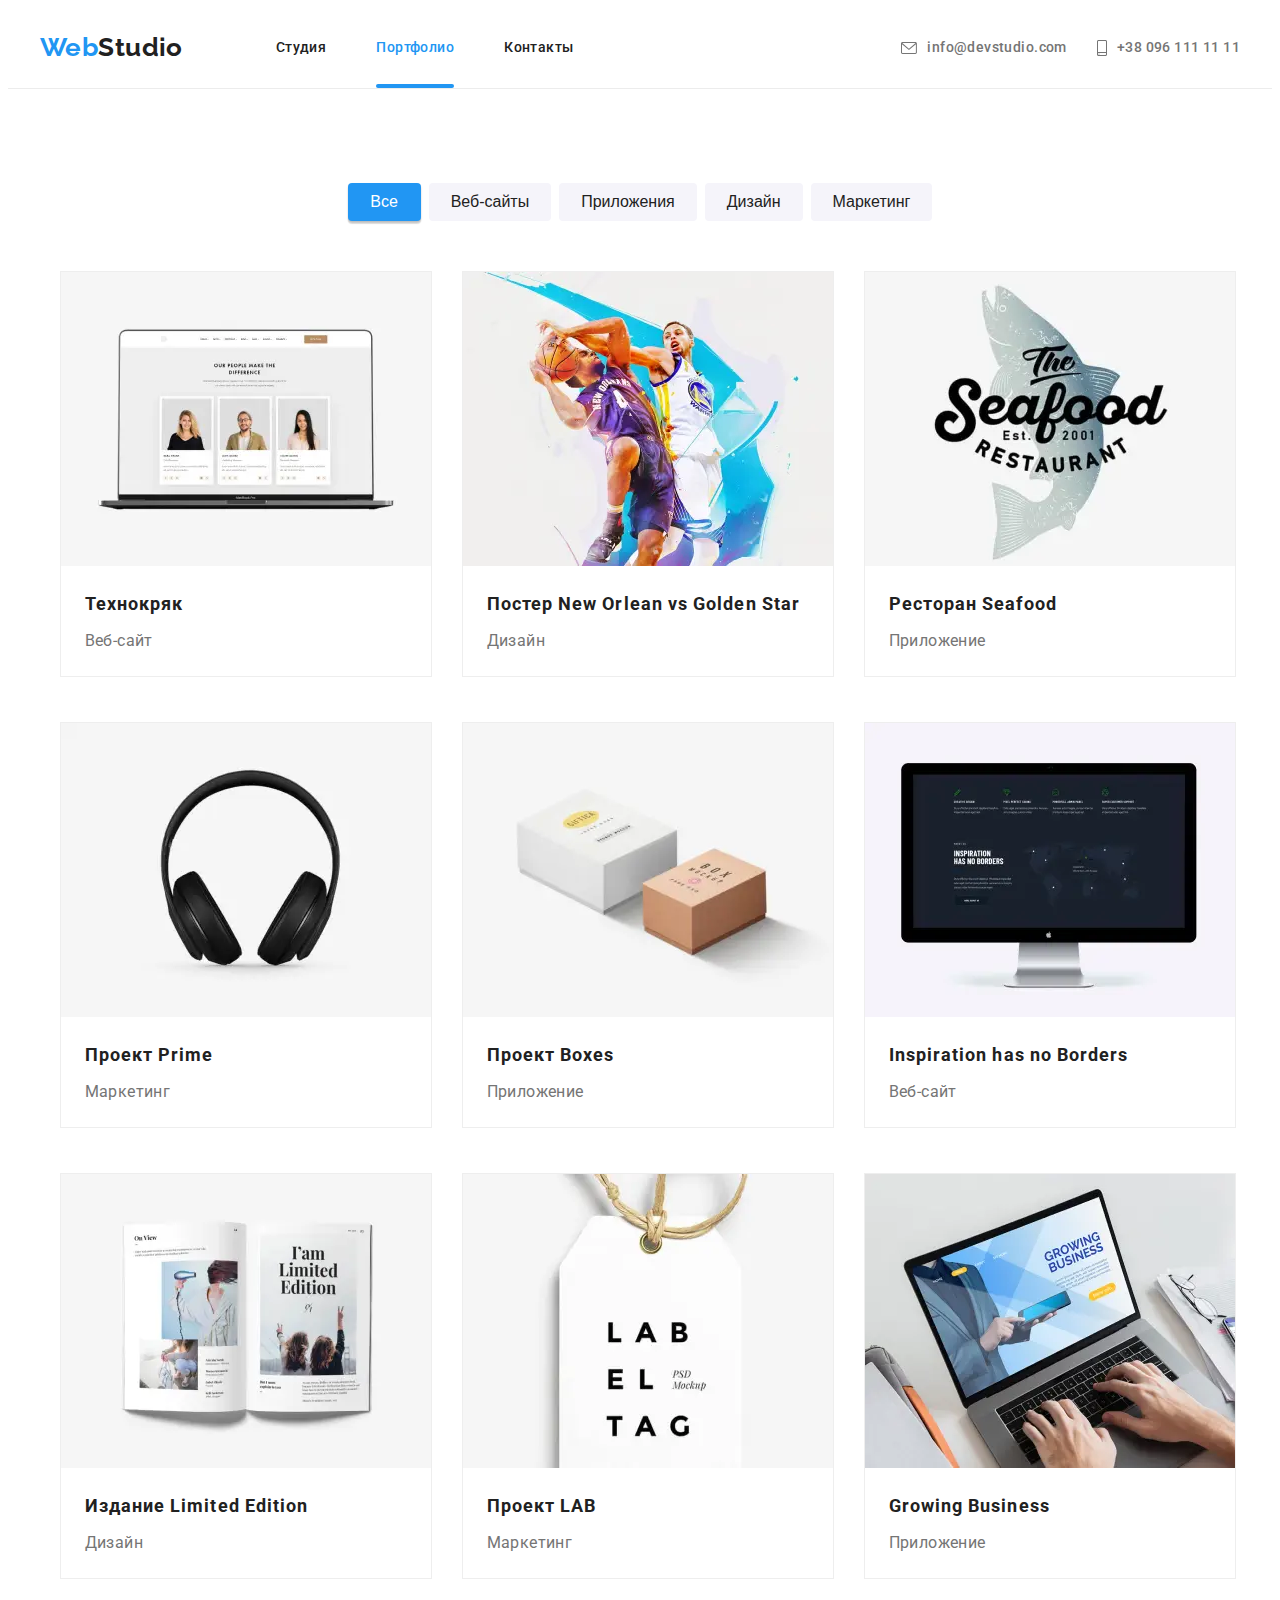
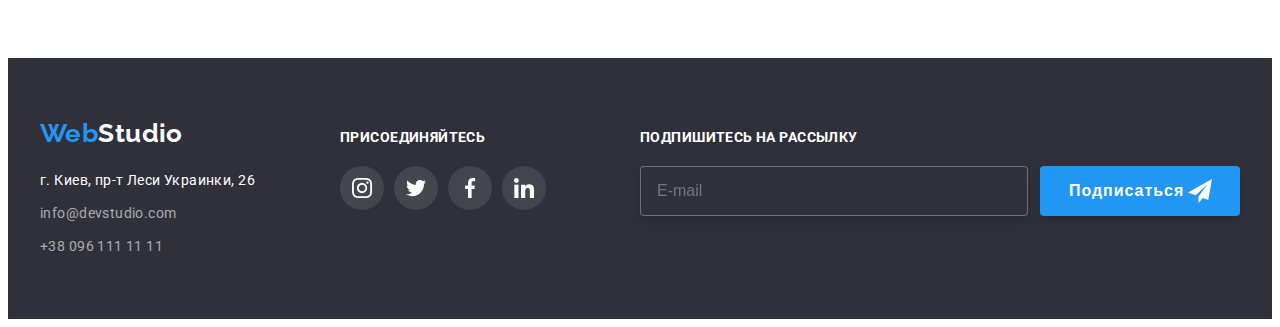
==== commit 1e21e813: "border header added to portfolio" ====
--- a/portfolio.html
+++ b/portfolio.html
@@ -16,7 +16,7 @@
 
 <body>
   <!--header-->
-  <header class="page-header">
+  <header class="page-header bordered-header">
     <div class="container">
       <div class="nav-wrapper">
         <nav class="site-nav">
--- a/css/main.min.css
+++ b/css/main.min.css
@@ -4,5 +4,5 @@
         0px 1px 2px rgba(0, 0, 0, 0.08), 0px 2px 2px rgba(0, 0, 0, 0.12);--portfolio-card-shadow: 0px 1px 1px rgba(0, 0, 0, 0.12),
         0px 4px 4px rgba(0, 0, 0, 0.06), 1px 4px 6px rgba(0, 0, 0, 0.16);--modal-boxshawow: 0px 1px 3px rgba(0, 0, 0, 0.12),
         0px 1px 1px rgba(0, 0, 0, 0.14),
-        0px 2px 1px rgba(0, 0, 0, 0.2);--transition-cubic-primary: 250ms cubic-bezier(0.4, 0, 0.2, 1);--modal-form-label-mar-bottom: 4px;--modal-box-shadow-checkbox: 0 0 0 1px rgba(0, 0, 0, 0.5)}h2,h3,p{margin-top:0;margin-bottom:0}.list{list-style:none;padding:0;margin:0}a{display:block;text-decoration:none;color:var(--primary-text-color)}img{display:block;max-width:100%;height:auto}.current{color:var(--accent-color)}.sitecolor{color:var(--text-color)}.fontstyle-norm{font-style:normal}.primary-textcolor{color:var(--primary-text-color)}.centered{text-align:center}button{cursor:pointer}body{background-color:var(--primary-bg-color);color:var(--text-color);font-family:Roboto, sans-serif;font-size:var(--normal-font-size);line-height:1.71;letter-spacing:0.03em}h2{font-size:36px;font-weight:bold;line-height:1.17;text-align:center}h3{font-size:14px;font-weight:bold;line-height:1.14;text-transform:uppercase}.section{padding-bottom:94px;padding-top:94px}.page-header .list a:hover,.page-header .list a:focus,.burger-btn:hover,.close-btn-mobile:hover,.footer address a:hover,.footer address a:focus{color:var(--accent-color)}.page-header .list a,.footer address a,a.client-link,a.social-link,.our-team a.social-link,.portfolio button,.portfolio-items a{transition:color var(--transition-cubic-primary),background-color var(--transition-cubic-primary),box-shadow var(--transition-cubic-primary)}ul.social-list{display:flex}li.social-item{width:44px;height:44px}li.social-item:not(:last-child){margin-right:10px}a.social-link{display:flex;align-items:center;justify-content:center;border-radius:50%;width:100%;height:100%;background-color:var(--icons-bg);fill:currentColor}a.social-link:hover,a.social-link:focus{background-color:var(--accent-color)}.our-team a.social-link{color:var(--logo-color)}.our-team a.social-link:hover,.our-team a.social-link:focus{color:var(--whitecolor)}.container{width:100%;margin:0 auto}.container .nav-wrapper{display:flex;align-items:center;justify-content:space-between}@media screen and (min-width: 480px){.container{width:450px}}@media screen and (min-width: 768px){.container{width:738px}}@media screen and (min-width: 1200px){.container{width:1200px;padding:0 15px}}@media screen and (max-width: 767px){.site-nav-pages,.contacts{display:none}.nav-wrapper{padding:16px 0;height:60px}.site-nav-logo{font-family:Raleway;font-weight:bold;font-size:24px;line-height:28px}.burger-btn,.close-btn-mobile{background-color:transparent;border:none;padding:0;width:40px;height:40px}.close-btn-mobile{position:absolute;top:10px;right:15px}.mobile-menu{position:absolute;top:0;left:50%;transform:translateX(-50%);width:100%;max-width:480px;height:100vh;padding:48px 40px;background-color:var(--whitecolor);visibility:hidden;pointer-events:none}.mobile-menu.is-open{opacity:100%;visibility:visible;pointer-events:visible;overflow:scroll}.mobile-menu .mobile-menu-nav,.mobile-menu .contacts-moblie,.mobile-menu .mobile-social{padding:0;font-weight:500}.mobile-menu .mobile-menu-nav{font-size:40px;line-height:47px}.mobile-menu .mobile-menu-nav .mobile-menu-item{padding-bottom:32px}.mobile-menu .mobile-menu-nav .mobile-menu-item:last-child{margin-bottom:302px}.mobile-menu .contacts-moblie{font-size:34px;line-height:40px}.mobile-menu .contacts-moblie li{padding-bottom:32px}.mobile-menu .contacts-moblie li:not(:first-child){font-weight:500;font-size:24px;line-height:28px;padding-bottom:64px}.mobile-menu .contacts-moblie li:not(:first-child) a{color:var(--text-color)}.mobile-menu .mobile-social{font-size:18px;line-height:22px;display:flex}.mobile-menu .mobile-social .mobile-social-item:not(:last-child){margin-right:20px}.mail,.phone,.burger-icon,.close-icon-mobile{fill:currentColor}}@media screen and (min-width: 768px){.burger-btn,.mobile-menu{display:none}.site-nav,.site-nav-pages{display:flex;align-items:center}.site-nav{display:flex;align-items:center}.site-nav-logo{font-family:Raleway, sans-serif;font-weight:bold;font-size:24px;line-height:28px;margin-right:88px}.site-nav-pages .item{font-weight:500}.site-nav-pages .item:not(:last-child){margin-right:30px}.site-nav-pages .item .link{padding:26px 0}.contacts .item{font-weight:500}.contacts .item .link{display:flex;align-items:center}.contacts .item:not(:last-child){margin-bottom:10px}.contacts-logo{margin-right:10px}.link.current{position:relative}.link.current:after{position:absolute;bottom:0;left:0;content:'';display:block;width:100%;height:4px;background-color:var(--accent-color);border-radius:2px}.mail,.phone{fill:currentColor}}@media screen and (min-width: 1200px){.contacts{display:flex;align-items:center}.site-nav-logo{font-size:26px;line-height:31px;margin-right:93px}.site-nav-pages .item:not(:last-child){margin-right:50px}.site-nav-pages .item .link{padding:32px 0}.contacts .item:first-child{margin-right:30px;margin-bottom:0}}.hero{background-color:var(--second-bg-color);background-image:linear-gradient(to right, var(--hero-gredient), var(--hero-gredient)),url("./../../images/studio/hero/mobile/hero.jpg");background-position:center;background-size:cover;background-repeat:no-repeat;width:480px;height:400px;margin-left:auto;margin-right:auto;padding-top:118px;padding-bottom:118px}.hero-content{width:360px;margin:0 auto}.hero-title{margin-top:0;margin-bottom:30px;color:var(--hero-title);font-weight:900;font-size:26px;line-height:42px;text-align:center;letter-spacing:0.06em;text-transform:uppercase}.button{min-width:200px;border:0;border-radius:4px;padding-top:10px;padding-bottom:10px;padding-left:32px;padding-right:32px;color:var(--whitecolor);background-color:var(--accent-color);box-shadow:0px 4px 4px rgba(0,0,0,0.15);font-weight:bold;font-size:16px;line-height:1.87;align-items:center;text-align:center;letter-spacing:0.06em}@media screen and (min-device-pixel-ratio: 2), screen and (min-resolution: 192dpi) and (min-width: 320px), screen and (min-resolution: 2dppx) and (min-width: 320px){.hero{background-image:linear-gradient(to right, var(--hero-gredient), var(--hero-gredient)),url("./../../images/studio/hero/mobile/hero@2x.jpg")}}@media screen and (min-width: 768px){.hero{width:100%;background-image:linear-gradient(to right, var(--hero-gredient), var(--hero-gredient)),url("./../../images/studio/hero/tablet/hero.jpg")}}@media screen and (min-device-pixel-ratio: 2) and (min-width: 768px), screen and (min-resolution: 192dpi) and (min-width: 768px), screen and (min-resolution: 2dppx) and (min-width: 768px){.hero{background-image:linear-gradient(to right, var(--hero-gredient), var(--hero-gredient)),url("./../../images/studio/hero/tablet/hero@2x.jpg")}}@media screen and (min-width: 1200px){.hero{height:600px;max-width:1600px;padding-top:200px;padding-bottom:200px;margin-left:auto;margin-right:auto;background-image:linear-gradient(to right, var(--hero-gredient), var(--hero-gredient)),url("./../../images/studio/hero/desktop/hero.jpg")}.hero-content{width:696px;margin:0 auto}.hero-title{margin-top:0;margin-bottom:30px;color:var(--hero-title);font-weight:900;font-size:44px;line-height:1.36;text-align:center;letter-spacing:0.06em;text-transform:uppercase}}@media screen and (min-device-pixel-ratio: 2) and (min-width: 1200px), screen and (min-resolution: 192dpi) and (min-width: 1200px), screen and (min-resolution: 2dppx) and (min-width: 1200px){.hero{background-image:linear-gradient(to right, var(--hero-gredient), var(--hero-gredient)),url("./../../images/studio/hero/desktop/hero@2x.jpg")}}.backdrop{position:fixed;z-index:2;top:0;left:0;width:100%;height:100%;background-color:var(--backdrop-modal-window);opacity:1;transition:opacity 250ms linear}.backdrop.is-hidden{opacity:0;pointer-events:none}.modal{position:absolute;top:50%;left:50%;transform:translate(-50%, -50%);width:450px;height:609px;padding:40px;background-color:var(--modal-bg-color);box-shadow:var(--modal-boxshawow);border-radius:4px}.modal-button{position:absolute;top:8px;right:8px;width:30px;height:30px;display:flex;justify-content:center;align-items:center;border:1px solid var(--modal-input-bordercolor);border-radius:50%;background-color:inherit}.modal-button:hover{fill:var(--accent-color)}.modal-title{font-weight:700;font-size:20px;line-height:30px;text-align:center;letter-spacing:0.03em;color:var(--primary-text-color);margin-bottom:12px}form.inputs{width:370px;height:342px}.form-field{position:relative;display:flex;flex-direction:column}.form-input,.form-text{padding-left:42px;padding-bottom:11px;padding-top:11px;margin-bottom:10px;border:1px solid var(--modal-input-bordercolor);border-radius:4px;transition:outline-color var(--transition-cubic-primary)}.form-text{padding-left:12px}.form-input:focus+.input-icon{fill:var(--accent-color)}.form-input.form-input:focus{outline-color:var(--accent-color)}.form-text:focus{outline-color:var(--accent-color)}.form-field-textarea{margin-bottom:20px}.form-label{font-size:12px;line-height:14.06px;margin-bottom:var(--modal-form-label-mar-bottom)}.input-icon{position:absolute;left:12px;top:50%;transform:translateY(calc(-50% + var(--modal-form-label-mar-bottom)))}.form-text{resize:none;margin-bottom:0}.form-text::placeholder{font-size:12px;line-height:14px;letter-spacing:0.01em;color:var(--placeholder-text-color)}.wrapp-form{text-align:center}.agreement{display:flex;justify-content:center;align-items:center;margin-bottom:30px;letter-spacing:0.03em;font-size:12px;line-height:14px}.modal-license{color:var(--accent-color);text-decoration:underline}.checkbox{position:absolute;clip:rect(0 0 0 0);width:1px;height:1px;margin:-1px;border:0;padding:0;overflow:hidden}.checkbox:checked+.agreement::before{background-image:url(./../images/modal/icon-checked.svg)}.checkbox:focus+.agreement::before{box-shadow:var(--modal-box-shadow-checkbox)}.checkbox:focus:checked+.agreement::before{box-shadow:var(--modal-box-shadow-checkbox)}.agreement::before{content:"";width:16px;height:15px;background-image:url(./../images/modal/icon-check.svg);margin-right:7px;background-size:contain;background-origin:border-box;background-repeat:no-repeat}@media screen and (min-width: 1200px){.modal{width:528px;height:581px}.modal-button{position:absolute;top:14px;right:14px}.modal-title{line-height:23px}form.inputs{width:448px;height:342px}}.advantages .title{display:none}@media screen and (max-width: 767px){.section{padding-top:60px}}.advantages-logos{text-align:center;background-color:var(--third-bg-color);margin-bottom:30px;padding:25px 0}.advantages-title{text-align:center;margin-bottom:10px}.item-details p{margin-bottom:30px}@media screen and (min-width: 768px){.advantages-list{display:flex;flex-wrap:wrap;justify-content:space-between}.advantages-list .item{width:354px}}@media screen and (min-width: 1200px){.advantages{padding-bottom:0}.advantages-list .item{width:270px}.advantages-list .item+.item{margin-left:30px}.advantages-title{margin-bottom:10px}.advantages-logos{display:flex;align-items:center;justify-content:center;width:100%;height:120px;background-color:var(--third-bg-color);border-radius:4px;margin-bottom:30px}}@media screen and (max-width: 767px){.what-we-do{display:none}}@media screen and (min-width: 768px){.what-we-do{display:none}}@media screen and (min-width: 1200px){.what-we-do{display:block}.what-we-do .list{display:flex;justify-content:center}.what-we-do .item:not(:last-child){margin-right:30px}.what-we-do-title,.our-team-title,.clients-title{margin-bottom:50px}.what-we-do-thumb{position:relative;z-index:1}.what-we-do-textwrapper{position:absolute;bottom:0;left:0;display:flex;justify-content:center;width:100%;height:70px;padding-top:27px;padding-bottom:27px;background-color:var(--what-we-do-gredient)}.what-we-do-label{font-weight:700;text-transform:uppercase;color:var(--whitecolor)}}.our-team{background-color:var(--third-bg-color);padding-top:60px}.our-team-title{font-weight:bold;font-size:28px;line-height:1.18;letter-spacing:0.03em;margin-bottom:30px}.our-team-pic img{margin-bottom:30px}.ourteam-text-block .title{font-weight:500;font-size:16px;line-height:19px;letter-spacing:0.03em;margin-bottom:10px;text-transform:unset}.ourteam-text-block .our-team-description{font-weight:normal;font-size:16px;line-height:19px;text-align:center;letter-spacing:0.03em;margin-bottom:16px}.social-list{justify-content:center}.our-team-list .item{padding-bottom:24px;background-color:var(--whitecolor);box-shadow:0px 1px 3px rgba(0,0,0,0.12),0px 1px 1px rgba(0,0,0,0.14),0px 2px 1px rgba(0,0,0,0.2);border-radius:0px 0px 4px 4px}.our-team-list .item:not(:nth-last-child(-n+2)){margin-bottom:30px}@media screen and (max-width: 767px){.our-team{padding-bottom:60px}}@media screen and (min-width: 768px){.our-team-list{display:flex;flex-wrap:wrap;justify-content:space-between}}@media screen and (min-width: 1200px){.our-team{padding-top:94px;padding-bottom:94px}.our-team .item:not(:last-child){margin-right:30px}.our-team .item:not(:nth-last-child(-n+2)){margin-bottom:0}.our-team-list{display:flex;flex-wrap:nowrap}.ourteam-text-block{padding-top:30px;padding-bottom:30px;padding-left:32px;padding-right:32px}.our-team-title{font-size:36px;line-height:42px}}ul.client-list{display:flex;flex-wrap:wrap;justify-content:space-between}li.client-list-item{display:flex;align-items:center;width:210px;height:90px}li.client-list-item:not(:nth-last-child(-n+2)){margin-bottom:30px}a.client-link{display:flex;align-items:center;justify-content:center;width:100%;height:100%;color:var(--logo-color);fill:currentColor;border:1px solid var(--logo-color);border-radius:4px}a.client-link:hover,a.client-link:focus{color:var(--accent-color);border-color:var(--accent-color)}.clients{padding-top:60px;padding-bottom:60px}.clients .clients-title{font-size:28px;line-height:33px;margin-bottom:30px}@media screen and (min-width: 1200px){.clients{padding-top:94px;padding-bottom:94px}.clients .clients-title{font-size:36px;line-height:42px;margin-bottom:50px}li.client-list-item{display:flex;align-items:center;justify-content:center;width:170px}li.client-list-item:not(:nth-last-child(-n+2)){margin-bottom:0}}.footer{background-color:var(--second-bg-color);color:var(--whitecolor);padding-top:60px;padding-bottom:60px}.footer a{color:var(--whitecolor)}.footer-address-list a{color:var(--address-color)}.action-text,.footer-form-label{font-size:var(--normal-font-size);font-weight:700;text-transform:uppercase}.footer-form{display:flex;flex-wrap:wrap;justify-content:center}.subscribe-email{width:100%;padding-left:16px;padding-top:15px;padding-bottom:15px;margin-right:12px;font-size:16px;line-height:0.8;margin-bottom:20px;border:1px solid var(--email-subscribe-border-color);box-sizing:border-box;filter:drop-shadow(0px 4px 4px var(--email-subscribe-shadow));border-radius:4px;color:var(--address-color);background-color:var(--second-bg-color)}.subscribe-button{display:flex;position:relative;padding-left:29px;padding-right:28px}.subscribe-form .icon{fill:currentColor;position:absolute;right:28px}.footer-form-label{margin-bottom:20px}.footer-address{margin-bottom:60px;text-align:center}.footer-address .site-nav-logo{margin-bottom:20px}.footer-social{text-align:center;margin-bottom:60px}.footer-social p{margin-bottom:20px}.subscribe-form{text-align:center}.footer-mainaddress,.footer-address-list li:first-child{margin-bottom:8px}@media screen and (min-width: 768px){.footer-container{display:flex;flex-wrap:wrap;align-items:baseline}.footer-container .footer-address,.footer-container .footer-social{width:50%}.footer-address .site-nav-logo{margin-right:0}.subscribe-form{width:100%}.footer-form{display:block}.subscribe-email{width:450px}.subscribe-button{margin:0 auto}}@media screen and (min-width: 1200px){.footer-container{flex-wrap:nowrap}.footer-address,.footer-social,.subscribe-form{width:inherit;text-align:inherit;margin-bottom:0}.social-list{justify-content:start}.footer-form{display:flex;flex-wrap:nowrap}.subscribe-email{width:100%}.subscribe-button{height:50px}.footer-mainaddress,.footer-address-list li:first-child{margin-bottom:9px}}.portfolio h1{display:none}.portfolio button:hover,.portfolio button:focus{background-color:var(--accent-color);color:var(--whitecolor);box-shadow:var(--button-shadow)}.filter-list{display:flex;flex-wrap:wrap;margin-bottom:40px}.filter-list .item:not(:last-child){margin-right:8px}.filter-list .item:not(:nth-last-child(-n+2)){margin-bottom:15px}.filter-list button{color:var(--primary-text-color);background-color:var(--filter-btn-bg-color);font-weight:500;font-size:16px;line-height:1.63;text-align:center;border:0;border-radius:4px;min-width:73px;padding-left:22px;padding-right:22px;padding-top:6px;padding-bottom:6px}.filter-list li:first-child button{background-color:var(--accent-color);color:var(--whitecolor);box-shadow:var(--button-shadow)}.portfolio-items{display:flex;flex-wrap:wrap;justify-content:center}.portfolio-items .title{font-weight:bold;font-size:18px;line-height:2;letter-spacing:0.06em;text-align:left}.portfolio-items .item{width:450px;border:1px solid var(--border-color-portfolio)}.portfolio-items .item:not(:last-child){margin-bottom:30px}.portfolio-items .item a:hover .portfolio-items .item a:focus{box-shadow:var(--portfolio-card-shadow)}.portfolio-text-block{padding-top:20px;padding-bottom:20px;padding-left:24px;padding-right:24px}.portfolio-description{margin-top:4px;color:var(--text-color);font-size:16px;line-height:1.88}.potfolio-items-thumb{position:relative;overflow:hidden;display:flex;justify-content:center;align-items:center}.overlay{position:absolute;top:0;left:0;width:100%;height:100%;padding:63px 24px;font-size:18px;font-weight:400;line-height:1.56;color:var(--whitecolor);background-color:var(--porfolio-card-hover);opacity:0;transform:translatey(100%);transition:transform var(--transition-cubic-primary)}.portfolio-items-link:hover .overlay,.portfolio-items-link:focus .overlay{opacity:1;transform:translatey(0)}@media screen and (min-width: 768px){.filter-list{justify-content:center;flex-wrap:nowrap;margin-bottom:30px}.filter-list .item:not(:last-child){margin-right:0}.filter-list .item:not(:nth-last-child(-n+2)){margin-bottom:0}.portfolio-items{justify-content:space-between}.portfolio-items .item{width:354px}}@media screen and (min-width: 1200px){.portfolio-items{margin:-15px;justify-content:center}.portfolio-items .item{margin:15px;width:370px}.portfolio-items .item:nth-child(3n){margin-right:0}.portfolio-items .item:nth-last-child(-n+3){margin-bottom:0}.filter-list{margin-bottom:50px}.filter-list .item:not(:last-child){margin-right:8px}}
+        0px 2px 1px rgba(0, 0, 0, 0.2);--transition-cubic-primary: 250ms cubic-bezier(0.4, 0, 0.2, 1);--modal-form-label-mar-bottom: 4px;--modal-box-shadow-checkbox: 0 0 0 1px rgba(0, 0, 0, 0.5)}h2,h3,p{margin-top:0;margin-bottom:0}.list{list-style:none;padding:0;margin:0}a{display:block;text-decoration:none;color:var(--primary-text-color)}img{display:block;max-width:100%;height:auto}.current{color:var(--accent-color)}.sitecolor{color:var(--text-color)}.fontstyle-norm{font-style:normal}.primary-textcolor{color:var(--primary-text-color)}.centered{text-align:center}button{cursor:pointer}body{background-color:var(--primary-bg-color);color:var(--text-color);font-family:Roboto, sans-serif;font-size:var(--normal-font-size);line-height:1.14;letter-spacing:0.03em}h2{font-size:36px;font-weight:bold;line-height:1.17;text-align:center}h3{font-size:14px;font-weight:bold;line-height:1.14;text-transform:uppercase}.section{padding-bottom:94px;padding-top:94px}.page-header .list a:hover,.page-header .list a:focus,.burger-btn:hover,.close-btn-mobile:hover,.footer address a:hover,.footer address a:focus{color:var(--accent-color)}.page-header .list a,.footer address a,a.client-link,a.social-link,.our-team a.social-link,.portfolio button,.portfolio-items a{-webkit-transition:color var(--transition-cubic-primary),background-color var(--transition-cubic-primary),-webkit-box-shadow var(--transition-cubic-primary);transition:color var(--transition-cubic-primary),background-color var(--transition-cubic-primary),-webkit-box-shadow var(--transition-cubic-primary);transition:color var(--transition-cubic-primary),background-color var(--transition-cubic-primary),box-shadow var(--transition-cubic-primary);transition:color var(--transition-cubic-primary),background-color var(--transition-cubic-primary),box-shadow var(--transition-cubic-primary),-webkit-box-shadow var(--transition-cubic-primary)}ul.social-list{display:-webkit-box;display:-ms-flexbox;display:flex}li.social-item{width:44px;height:44px}li.social-item:not(:last-child){margin-right:10px}a.social-link{display:-webkit-box;display:-ms-flexbox;display:flex;-webkit-box-align:center;-ms-flex-align:center;align-items:center;-webkit-box-pack:center;-ms-flex-pack:center;justify-content:center;border-radius:50%;width:100%;height:100%;background-color:var(--icons-bg);fill:currentColor}a.social-link:hover,a.social-link:focus{background-color:var(--accent-color)}.our-team a.social-link{color:var(--logo-color)}.our-team a.social-link:hover,.our-team a.social-link:focus{color:var(--whitecolor)}.container{width:100%;margin:0 auto}.container .nav-wrapper{display:-webkit-box;display:-ms-flexbox;display:flex;-webkit-box-align:center;-ms-flex-align:center;align-items:center;-webkit-box-pack:justify;-ms-flex-pack:justify;justify-content:space-between}@media screen and (min-width: 480px){.container{width:450px}}@media screen and (min-width: 768px){.container{width:738px}}@media screen and (min-width: 1200px){.container{width:1200px;padding:0 15px}}@media screen and (max-width: 767px){.site-nav-pages,.contacts{display:none}.nav-wrapper{padding:16px 0;height:60px}.site-nav-logo{font-family:Raleway;font-weight:bold;font-size:24px;line-height:1.2}.burger-btn,.close-btn-mobile{background-color:transparent;border:none;padding:0;width:40px;height:40px}.close-btn-mobile{position:absolute;top:10px;right:15px}.mobile-menu{position:absolute;top:0;left:50%;-webkit-transform:translateX(-50%);transform:translateX(-50%);width:100%;max-width:480px;height:100vh;padding:48px 40px;background-color:var(--whitecolor);visibility:hidden;pointer-events:none}.mobile-menu.is-open{opacity:100%;visibility:visible;pointer-events:visible;overflow:scroll}.mobile-menu .mobile-menu-nav,.mobile-menu .contacts-moblie,.mobile-menu .mobile-social{padding:0;font-weight:500}.mobile-menu .mobile-menu-nav{font-size:40px;line-height:1.2}.mobile-menu .mobile-menu-nav .mobile-menu-item{padding-bottom:32px}.mobile-menu .mobile-menu-nav .mobile-menu-item:last-child{margin-bottom:302px}.mobile-menu .contacts-moblie{font-size:34px;line-height:1.2}.mobile-menu .contacts-moblie li{padding-bottom:32px}.mobile-menu .contacts-moblie li:not(:first-child){font-weight:500;font-size:24px;line-height:1.2;padding-bottom:64px}.mobile-menu .contacts-moblie li:not(:first-child) a{color:var(--text-color)}.mobile-menu .mobile-social{font-size:18px;line-height:1.2;display:-webkit-box;display:-ms-flexbox;display:flex}.mobile-menu .mobile-social .mobile-social-item:not(:last-child){margin-right:20px}.mail,.phone,.burger-icon,.close-icon-mobile{fill:currentColor}}@media screen and (min-width: 768px){.burger-btn,.mobile-menu{display:none}.site-nav,.site-nav-pages{display:-webkit-box;display:-ms-flexbox;display:flex;-webkit-box-align:center;-ms-flex-align:center;align-items:center}.site-nav{display:-webkit-box;display:-ms-flexbox;display:flex;-webkit-box-align:center;-ms-flex-align:center;align-items:center}.site-nav-logo{font-family:Raleway, sans-serif;font-weight:bold;font-size:24px;line-height:1.2;margin-right:88px}.site-nav-pages .item{font-weight:500}.site-nav-pages .item:not(:last-child){margin-right:30px}.site-nav-pages .item .link{padding:26px 0}.contacts .item{font-weight:500}.contacts .item .link{display:-webkit-box;display:-ms-flexbox;display:flex;-webkit-box-align:center;-ms-flex-align:center;align-items:center}.contacts .item:not(:last-child){margin-bottom:10px}.contacts-logo{margin-right:10px}.link.current{position:relative}.link.current:after{position:absolute;bottom:0;left:0;content:'';display:block;width:100%;height:4px;background-color:var(--accent-color);border-radius:2px}.mail,.phone{fill:currentColor}}@media screen and (min-width: 1200px){.contacts{display:-webkit-box;display:-ms-flexbox;display:flex;-webkit-box-align:center;-ms-flex-align:center;align-items:center}.site-nav-logo{font-size:26px;line-height:1.2;margin-right:93px}.site-nav-pages .item:not(:last-child){margin-right:50px}.site-nav-pages .item .link{padding:32px 0}.contacts .item:first-child{margin-right:30px;margin-bottom:0}}.hero{background-color:var(--second-bg-color);background-image:-webkit-gradient(linear, left top, right top, from(var(--hero-gredient)), to(var(--hero-gredient))),url("./../../images/studio/hero/mobile/hero.jpg");background-image:linear-gradient(to right, var(--hero-gredient), var(--hero-gredient)),url("./../../images/studio/hero/mobile/hero.jpg");background-position:center;background-size:cover;background-repeat:no-repeat;width:480px;height:400px;margin-left:auto;margin-right:auto;padding-top:118px;padding-bottom:118px}.hero-content{width:360px;margin:0 auto}.hero-title{margin-top:0;margin-bottom:30px;color:var(--hero-title);font-weight:900;font-size:26px;line-height:1.6;text-align:center;letter-spacing:0.06em;text-transform:uppercase}.button{min-width:200px;border:0;border-radius:4px;padding-top:10px;padding-bottom:10px;padding-left:32px;padding-right:32px;color:var(--whitecolor);background-color:var(--accent-color);-webkit-box-shadow:0px 4px 4px rgba(0,0,0,0.15);box-shadow:0px 4px 4px rgba(0,0,0,0.15);font-weight:bold;font-size:16px;line-height:1.87;-webkit-box-align:center;-ms-flex-align:center;align-items:center;text-align:center;letter-spacing:0.06em}@media screen and (min-device-pixel-ratio: 2), screen and (-webkit-min-device-pixel-ratio: 2) and (min-width: 320px), screen and (min-resolution: 192dpi) and (min-width: 320px), screen and (min-resolution: 2dppx) and (min-width: 320px){.hero{background-image:-webkit-gradient(linear, left top, right top, from(var(--hero-gredient)), to(var(--hero-gredient))),url("./../../images/studio/hero/mobile/hero@2x.jpg");background-image:linear-gradient(to right, var(--hero-gredient), var(--hero-gredient)),url("./../../images/studio/hero/mobile/hero@2x.jpg")}}@media screen and (min-width: 768px){.hero{width:100%;background-image:-webkit-gradient(linear, left top, right top, from(var(--hero-gredient)), to(var(--hero-gredient))),url("./../../images/studio/hero/tablet/hero.jpg");background-image:linear-gradient(to right, var(--hero-gredient), var(--hero-gredient)),url("./../../images/studio/hero/tablet/hero.jpg")}}@media screen and (min-device-pixel-ratio: 2) and (min-width: 768px), screen and (-webkit-min-device-pixel-ratio: 2) and (min-width: 768px), screen and (min-resolution: 192dpi) and (min-width: 768px), screen and (min-resolution: 2dppx) and (min-width: 768px){.hero{background-image:-webkit-gradient(linear, left top, right top, from(var(--hero-gredient)), to(var(--hero-gredient))),url("./../../images/studio/hero/tablet/hero@2x.jpg");background-image:linear-gradient(to right, var(--hero-gredient), var(--hero-gredient)),url("./../../images/studio/hero/tablet/hero@2x.jpg")}}@media screen and (min-width: 1200px){.hero{height:600px;max-width:1600px;padding-top:200px;padding-bottom:200px;margin-left:auto;margin-right:auto;background-image:-webkit-gradient(linear, left top, right top, from(var(--hero-gredient)), to(var(--hero-gredient))),url("./../../images/studio/hero/desktop/hero.jpg");background-image:linear-gradient(to right, var(--hero-gredient), var(--hero-gredient)),url("./../../images/studio/hero/desktop/hero.jpg")}.hero-content{width:696px;margin:0 auto}.hero-title{margin-top:0;margin-bottom:30px;color:var(--hero-title);font-weight:900;font-size:44px;line-height:1.36;text-align:center;letter-spacing:0.06em;text-transform:uppercase}}@media screen and (min-device-pixel-ratio: 2) and (min-width: 1200px), screen and (-webkit-min-device-pixel-ratio: 2) and (min-width: 1200px), screen and (min-resolution: 192dpi) and (min-width: 1200px), screen and (min-resolution: 2dppx) and (min-width: 1200px){.hero{background-image:-webkit-gradient(linear, left top, right top, from(var(--hero-gredient)), to(var(--hero-gredient))),url("./../../images/studio/hero/desktop/hero@2x.jpg");background-image:linear-gradient(to right, var(--hero-gredient), var(--hero-gredient)),url("./../../images/studio/hero/desktop/hero@2x.jpg")}}.backdrop{position:fixed;z-index:2;top:0;left:0;width:100%;height:100%;background-color:var(--backdrop-modal-window);opacity:1;-webkit-transition:opacity 250ms linear;transition:opacity 250ms linear}.backdrop.is-hidden{opacity:0;pointer-events:none}.modal{position:absolute;top:50%;left:50%;-webkit-transform:translate(-50%, -50%);transform:translate(-50%, -50%);width:450px;height:609px;padding:40px;background-color:var(--modal-bg-color);-webkit-box-shadow:var(--modal-boxshawow);box-shadow:var(--modal-boxshawow);border-radius:4px}.modal-button{position:absolute;top:8px;right:8px;width:30px;height:30px;display:-webkit-box;display:-ms-flexbox;display:flex;-webkit-box-pack:center;-ms-flex-pack:center;justify-content:center;-webkit-box-align:center;-ms-flex-align:center;align-items:center;border:1px solid var(--modal-input-bordercolor);border-radius:50%;background-color:inherit}.modal-button:hover{fill:var(--accent-color)}.modal-title{font-weight:700;font-size:20px;line-height:1.5;text-align:center;letter-spacing:0.03em;color:var(--primary-text-color);margin-bottom:12px}form.inputs{width:370px;height:342px}.form-field{position:relative;display:-webkit-box;display:-ms-flexbox;display:flex;-webkit-box-orient:vertical;-webkit-box-direction:normal;-ms-flex-direction:column;flex-direction:column}.form-input,.form-text{padding-left:42px;padding-bottom:11px;padding-top:11px;margin-bottom:10px;border:1px solid var(--modal-input-bordercolor);border-radius:4px;-webkit-transition:outline-color var(--transition-cubic-primary);transition:outline-color var(--transition-cubic-primary)}.form-text{padding-left:12px}.form-input:focus+.input-icon{fill:var(--accent-color)}.form-input.form-input:focus{outline-color:var(--accent-color)}.form-text:focus{outline-color:var(--accent-color)}.form-field-textarea{margin-bottom:20px}.form-label{font-size:12px;line-height:1.2;margin-bottom:var(--modal-form-label-mar-bottom)}.input-icon{position:absolute;left:12px;top:50%;-webkit-transform:translateY(calc(-50% + var(--modal-form-label-mar-bottom)));transform:translateY(calc(-50% + var(--modal-form-label-mar-bottom)))}.form-text{resize:none;margin-bottom:0}.form-text::-webkit-input-placeholder{font-size:12px;line-height:1.2;letter-spacing:0.01em;color:var(--placeholder-text-color)}.form-text:-ms-input-placeholder{font-size:12px;line-height:1.2;letter-spacing:0.01em;color:var(--placeholder-text-color)}.form-text::-ms-input-placeholder{font-size:12px;line-height:1.2;letter-spacing:0.01em;color:var(--placeholder-text-color)}.form-text::placeholder{font-size:12px;line-height:1.2;letter-spacing:0.01em;color:var(--placeholder-text-color)}.wrapp-form{text-align:center}.agreement{display:-webkit-box;display:-ms-flexbox;display:flex;-webkit-box-pack:center;-ms-flex-pack:center;justify-content:center;-webkit-box-align:center;-ms-flex-align:center;align-items:center;margin-bottom:30px;letter-spacing:0.03em;font-size:12px;line-height:1.2}.modal-license{color:var(--accent-color);text-decoration:underline}.checkbox{position:absolute;clip:rect(0 0 0 0);width:1px;height:1px;margin:-1px;border:0;padding:0;overflow:hidden}.checkbox:checked+.agreement::before{background-image:url(./../images/modal/icon-checked.svg)}.checkbox:focus+.agreement::before{-webkit-box-shadow:var(--modal-box-shadow-checkbox);box-shadow:var(--modal-box-shadow-checkbox)}.checkbox:focus:checked+.agreement::before{-webkit-box-shadow:var(--modal-box-shadow-checkbox);box-shadow:var(--modal-box-shadow-checkbox)}.agreement::before{content:"";width:16px;height:15px;background-image:url(./../images/modal/icon-check.svg);margin-right:7px;background-size:contain;background-origin:border-box;background-repeat:no-repeat}@media screen and (min-width: 1200px){.modal{width:528px;height:581px}.modal-button{position:absolute;top:14px;right:14px}.modal-title{line-height:23px}form.inputs{width:448px;height:342px}}.advantages{line-height:1.7}.advantages .title{display:none}@media screen and (max-width: 767px){.section{padding-top:60px}}.advantages-logos{text-align:center;background-color:var(--third-bg-color);margin-bottom:30px;padding:25px 0}.advantages-title{text-align:center;margin-bottom:10px}.item-details p{margin-bottom:30px}@media screen and (min-width: 768px){.advantages-list{display:-webkit-box;display:-ms-flexbox;display:flex;-ms-flex-wrap:wrap;flex-wrap:wrap;-webkit-box-pack:justify;-ms-flex-pack:justify;justify-content:space-between}.advantages-list .item{width:354px}}@media screen and (min-width: 1200px){.advantages{padding-bottom:0}.advantages-list .item{width:270px}.advantages-list .item+.item{margin-left:30px}.advantages-title{margin-bottom:10px}.advantages-logos{display:-webkit-box;display:-ms-flexbox;display:flex;-webkit-box-align:center;-ms-flex-align:center;align-items:center;-webkit-box-pack:center;-ms-flex-pack:center;justify-content:center;width:100%;height:120px;background-color:var(--third-bg-color);border-radius:4px;margin-bottom:30px}.item-details p{margin-bottom:0}}@media screen and (max-width: 767px){.what-we-do{display:none}}@media screen and (min-width: 768px){.what-we-do{display:none}}@media screen and (min-width: 1200px){.what-we-do{display:block}.what-we-do .list{display:-webkit-box;display:-ms-flexbox;display:flex;-webkit-box-pack:center;-ms-flex-pack:center;justify-content:center}.what-we-do .item:not(:last-child){margin-right:30px}.what-we-do-title,.our-team-title,.clients-title{margin-bottom:50px}.what-we-do-thumb{position:relative;z-index:1}.what-we-do-textwrapper{position:absolute;bottom:0;left:0;display:-webkit-box;display:-ms-flexbox;display:flex;-webkit-box-pack:center;-ms-flex-pack:center;justify-content:center;width:100%;height:70px;padding-top:27px;padding-bottom:27px;background-color:var(--what-we-do-gredient)}.what-we-do-label{font-weight:700;text-transform:uppercase;color:var(--whitecolor)}}.our-team{background-color:var(--third-bg-color);padding-top:60px}.our-team-title{font-weight:bold;font-size:28px;line-height:1.18;letter-spacing:0.03em;margin-bottom:30px}.our-team-pic img{margin-bottom:30px}.ourteam-text-block .title{font-weight:500;font-size:16px;line-height:1.2;letter-spacing:0.03em;margin-bottom:10px;text-transform:unset}.ourteam-text-block .our-team-description{font-weight:normal;font-size:16px;line-height:1.2;text-align:center;letter-spacing:0.03em;margin-bottom:16px}.social-list{-webkit-box-pack:center;-ms-flex-pack:center;justify-content:center}.our-team-list .item{padding-bottom:24px;background-color:var(--whitecolor);-webkit-box-shadow:0px 1px 3px rgba(0,0,0,0.12),0px 1px 1px rgba(0,0,0,0.14),0px 2px 1px rgba(0,0,0,0.2);box-shadow:0px 1px 3px rgba(0,0,0,0.12),0px 1px 1px rgba(0,0,0,0.14),0px 2px 1px rgba(0,0,0,0.2);border-radius:0px 0px 4px 4px}.our-team-list .item:not(:nth-last-child(-n+2)){margin-bottom:30px}@media screen and (max-width: 767px){.our-team{padding-bottom:60px}}@media screen and (min-width: 768px){.our-team-list{display:-webkit-box;display:-ms-flexbox;display:flex;-ms-flex-wrap:wrap;flex-wrap:wrap;-webkit-box-pack:justify;-ms-flex-pack:justify;justify-content:space-between}}@media screen and (min-width: 1200px){.our-team{padding-top:94px;padding-bottom:94px}.our-team .item:not(:last-child){margin-right:30px}.our-team .item:not(:nth-last-child(-n+2)){margin-bottom:0}.our-team-list{display:-webkit-box;display:-ms-flexbox;display:flex;-ms-flex-wrap:nowrap;flex-wrap:nowrap}.ourteam-text-block{padding-top:30px;padding-bottom:30px;padding-left:32px;padding-right:32px}.our-team-title{font-size:36px;line-height:1.2;margin-bottom:50px}.our-team-pic img{margin-bottom:0}}ul.client-list{display:-webkit-box;display:-ms-flexbox;display:flex;-ms-flex-wrap:wrap;flex-wrap:wrap;-webkit-box-pack:justify;-ms-flex-pack:justify;justify-content:space-between}li.client-list-item{display:-webkit-box;display:-ms-flexbox;display:flex;-webkit-box-align:center;-ms-flex-align:center;align-items:center;width:210px;height:90px}li.client-list-item:not(:nth-last-child(-n+2)){margin-bottom:30px}a.client-link{display:-webkit-box;display:-ms-flexbox;display:flex;-webkit-box-align:center;-ms-flex-align:center;align-items:center;-webkit-box-pack:center;-ms-flex-pack:center;justify-content:center;width:100%;height:100%;color:var(--logo-color);fill:currentColor;border:1px solid var(--logo-color);border-radius:4px}a.client-link:hover,a.client-link:focus{color:var(--accent-color);border-color:var(--accent-color)}.clients{padding-top:60px;padding-bottom:60px}.clients .clients-title{font-size:28px;line-height:1.8;margin-bottom:30px}@media screen and (min-width: 1200px){.clients{padding-top:94px;padding-bottom:94px}.clients .clients-title{font-size:36px;line-height:1.1;margin-bottom:50px}li.client-list-item{display:-webkit-box;display:-ms-flexbox;display:flex;-webkit-box-align:center;-ms-flex-align:center;align-items:center;-webkit-box-pack:center;-ms-flex-pack:center;justify-content:center;width:170px}li.client-list-item:not(:nth-last-child(-n+2)){margin-bottom:0}}.footer{background-color:var(--second-bg-color);color:var(--whitecolor);padding-top:60px;padding-bottom:60px}.footer a{color:var(--whitecolor)}.footer-address{line-height:1.71}.footer-address-list a{color:var(--address-color)}.action-text,.footer-form-label{font-size:var(--normal-font-size);font-weight:700;text-transform:uppercase}.footer-form{display:-webkit-box;display:-ms-flexbox;display:flex;-ms-flex-wrap:wrap;flex-wrap:wrap;-webkit-box-pack:center;-ms-flex-pack:center;justify-content:center}.subscribe-email{width:100%;padding-left:16px;padding-top:15px;padding-bottom:15px;margin-right:12px;font-size:16px;line-height:0.8;margin-bottom:20px;border:1px solid var(--email-subscribe-border-color);-webkit-box-sizing:border-box;box-sizing:border-box;-webkit-filter:drop-shadow(0px 4px 4px var(--email-subscribe-shadow));filter:drop-shadow(0px 4px 4px var(--email-subscribe-shadow));border-radius:4px;color:var(--address-color);background-color:var(--second-bg-color)}.subscribe-button{display:-webkit-box;display:-ms-flexbox;display:flex;position:relative;padding-left:29px;padding-right:28px}.subscribe-form .icon{fill:currentColor;position:absolute;right:28px}.footer-form-label{margin-bottom:20px}.footer-address{margin-bottom:60px;text-align:center}.footer-address .site-nav-logo{margin-bottom:20px}.footer-social{text-align:center;margin-bottom:60px}.footer-social p{margin-bottom:20px}.subscribe-form{text-align:center}.footer-mainaddress,.footer-address-list li:first-child{margin-bottom:8px}@media screen and (min-width: 768px){.footer-container{display:-webkit-box;display:-ms-flexbox;display:flex;-ms-flex-wrap:wrap;flex-wrap:wrap;-webkit-box-align:baseline;-ms-flex-align:baseline;align-items:baseline}.footer-container .footer-address,.footer-container .footer-social{width:50%}.footer-address .site-nav-logo{margin-right:0}.subscribe-form{width:100%}.footer-form{display:block}.subscribe-email{width:450px}.subscribe-button{margin:0 auto}}@media screen and (min-width: 1200px){.footer-container{-ms-flex-wrap:nowrap;flex-wrap:nowrap}.footer-address,.footer-social,.subscribe-form{width:inherit;text-align:inherit;margin-bottom:0}.social-list{-webkit-box-pack:start;-ms-flex-pack:start;justify-content:start}.footer-form{display:-webkit-box;display:-ms-flexbox;display:flex;-ms-flex-wrap:nowrap;flex-wrap:nowrap}.subscribe-email{width:100%}.subscribe-button{height:50px}.footer-mainaddress,.footer-address-list li:first-child{margin-bottom:9px}}.portfolio h1{display:none}.bordered-header{border-bottom:1px solid var(--header-border-color)}.portfolio button:hover,.portfolio button:focus{background-color:var(--accent-color);color:var(--whitecolor);-webkit-box-shadow:var(--button-shadow);box-shadow:var(--button-shadow)}.filter-list{display:-webkit-box;display:-ms-flexbox;display:flex;-ms-flex-wrap:wrap;flex-wrap:wrap;margin-bottom:40px}.filter-list .item:not(:last-child){margin-right:8px}.filter-list .item:not(:nth-last-child(-n+2)){margin-bottom:15px}.filter-list button{color:var(--primary-text-color);background-color:var(--filter-btn-bg-color);font-weight:500;font-size:16px;line-height:1.63;text-align:center;border:0;border-radius:4px;min-width:73px;padding-left:22px;padding-right:22px;padding-top:6px;padding-bottom:6px}.filter-list li:first-child button{background-color:var(--accent-color);color:var(--whitecolor);-webkit-box-shadow:var(--button-shadow);box-shadow:var(--button-shadow)}.portfolio-items{display:-webkit-box;display:-ms-flexbox;display:flex;-ms-flex-wrap:wrap;flex-wrap:wrap;-webkit-box-pack:center;-ms-flex-pack:center;justify-content:center}.portfolio-items .title{font-weight:bold;font-size:18px;line-height:2;letter-spacing:0.06em;text-align:left}.portfolio-items .item{width:450px;border:1px solid var(--border-color-portfolio)}.portfolio-items .item:not(:last-child){margin-bottom:30px}.portfolio-items .item a:hover .portfolio-items .item a:focus{-webkit-box-shadow:var(--portfolio-card-shadow);box-shadow:var(--portfolio-card-shadow)}.portfolio-text-block{padding-top:20px;padding-bottom:20px;padding-left:24px;padding-right:24px}.portfolio-description{margin-top:4px;color:var(--text-color);font-size:16px;line-height:1.88}.potfolio-items-thumb{position:relative;overflow:hidden;display:-webkit-box;display:-ms-flexbox;display:flex;-webkit-box-pack:center;-ms-flex-pack:center;justify-content:center;-webkit-box-align:center;-ms-flex-align:center;align-items:center}.overlay{position:absolute;top:0;left:0;width:100%;height:100%;padding:63px 24px;font-size:18px;font-weight:400;line-height:1.56;color:var(--whitecolor);background-color:var(--porfolio-card-hover);opacity:0;-webkit-transform:translatey(100%);transform:translatey(100%);-webkit-transition:-webkit-transform var(--transition-cubic-primary);transition:-webkit-transform var(--transition-cubic-primary);transition:transform var(--transition-cubic-primary);transition:transform var(--transition-cubic-primary), -webkit-transform var(--transition-cubic-primary)}.portfolio-items-link:hover .overlay,.portfolio-items-link:focus .overlay{opacity:1;-webkit-transform:translatey(0);transform:translatey(0)}@media screen and (min-width: 768px){.filter-list{-webkit-box-pack:center;-ms-flex-pack:center;justify-content:center;-ms-flex-wrap:nowrap;flex-wrap:nowrap;margin-bottom:30px}.filter-list .item:not(:last-child){margin-right:0}.filter-list .item:not(:nth-last-child(-n+2)){margin-bottom:0}.portfolio-items{-webkit-box-pack:justify;-ms-flex-pack:justify;justify-content:space-between}.portfolio-items .item{width:354px}}@media screen and (min-width: 1200px){.portfolio-items{margin:-15px;-webkit-box-pack:center;-ms-flex-pack:center;justify-content:center}.portfolio-items .item{margin:15px;width:370px}.portfolio-items .item:nth-child(3n){margin-right:0}.portfolio-items .item:nth-last-child(-n+3){margin-bottom:0}.filter-list{margin-bottom:50px}.filter-list .item:not(:last-child){margin-right:8px}}
 /*# sourceMappingURL=main.min.css.map */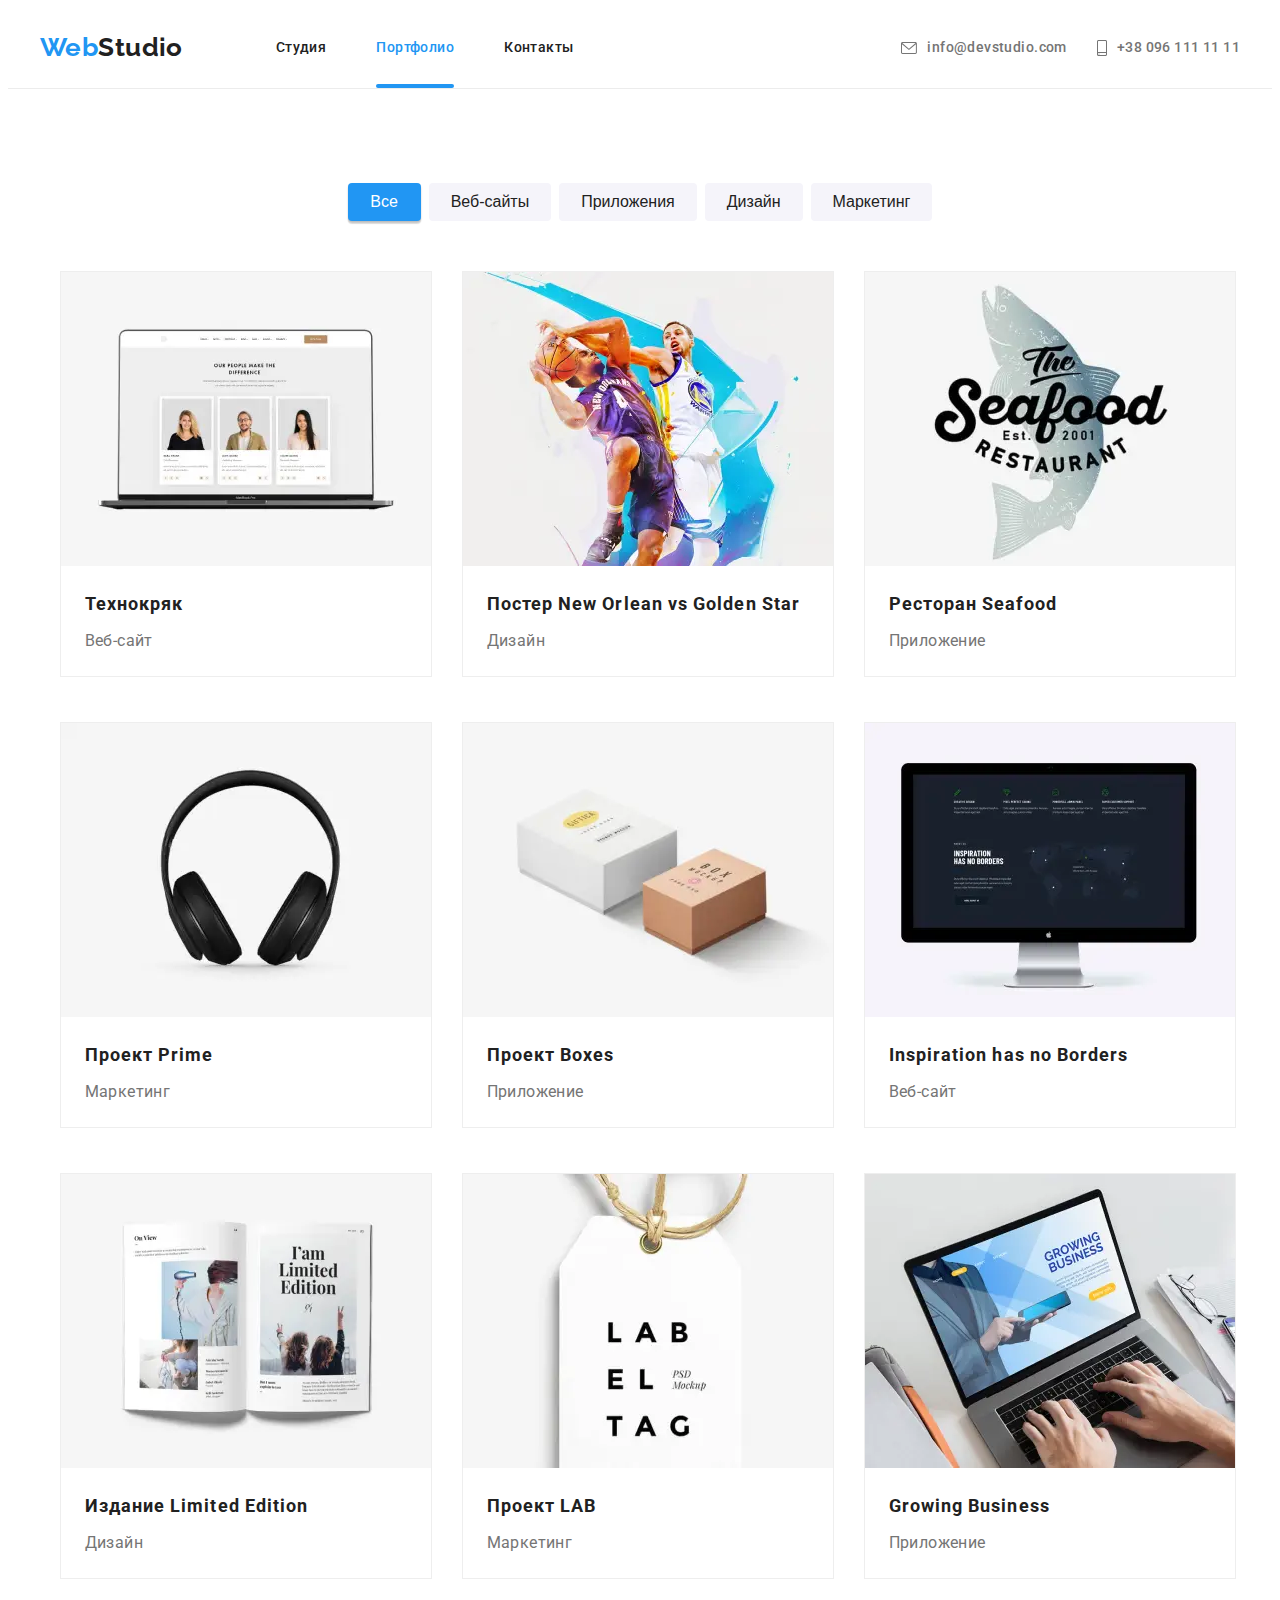
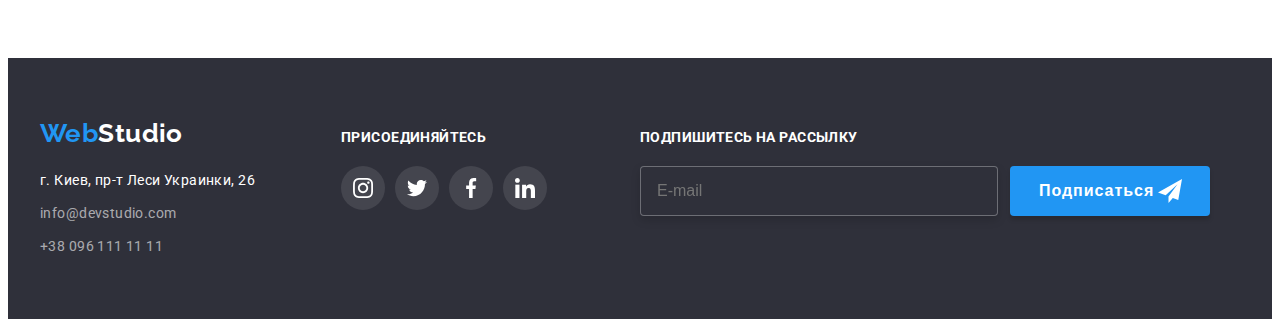
==== commit 721278dd: "2x images to 320px" ====
--- a/portfolio.html
+++ b/portfolio.html
@@ -1,669 +1,894 @@
 <!DOCTYPE html>
 <html lang="ru">
-
-<head>
-  <meta charset="UTF-8" />
-  <meta name="viewport" content="width=device-width, initial-scale=1.0" />
-  <title>Potfolio</title>
-  <link rel="stylesheet" href="https://cdnjs.cloudflare.com/ajax/libs/modern-normalize/1.0.0/modern-normalize.css"
-    integrity="sha512-Zx6MlUMKSVJoQ+83OwhdILe8cSEsCzfqThJd7J/VA2UrK6Ctj85p+xzqfyuNXE5B1k25uUdmJ2OzItbBy9GHAQ=="
-    crossorigin="anonymous" />
-  <link rel="preconnect" href="https://fonts.gstatic.com" />
-  <link href="https://fonts.googleapis.com/css2?family=Raleway:wght@700&family=Roboto:wght@400;500;700;900&display=swap"
-    rel="stylesheet" />
-  <link rel="stylesheet" href="./css/main.min.css" />
-</head>
-
-<body>
-  <!--header-->
-  <header class="page-header bordered-header">
-    <div class="container">
-      <div class="nav-wrapper">
-        <nav class="site-nav">
-          <a href="./index.html" class="site-nav-logo"><span class="current">Web</span><span
-              class="primarycolor">Studio</span></a>
-          <ul class="list site-nav-pages">
-            <li class="item">
-              <a class="link primarycolor" href="./index.html">Студия</a>
-            </li>
-
-            <li class="item">
-              <a class="link current" href="#">Портфолио</a>
-            </li>
-
-            <li class="item">
-              <a class="link primarycolor" href="#">Контакты</a>
-            </li>
-          </ul>
-        </nav>
-        <button type="button" class="burger-btn" data-menu-button>
-          <svg class="burger-icon" width="24" height="16">
-            <use href="./images/main-sprites.svg#icon-burger-icon"></use>
-          </svg>
-        </button>
-        <!--contacts-->
-        <ul class="contacts list">
-          <li class="item">
-            <a class="link sitecolor mail" href="mailto:info@devstudio.com">
-              <svg class="contacts-logo" width="16" height="12">
-                <use href="./images/main-sprites.svg#icon-header-envelope"></use>
-              </svg>
-              info@devstudio.com
-            </a>
-          </li>
-
-          <li class="item">
-            <a class="link sitecolor phone" href="tel:+380961111111">
-              <svg class="contacts-logo" width="10" height="16">
-                <use href="./images/main-sprites.svg#icon-header-smartphone"></use>
-              </svg>
-              +38 096 111 11 11
-            </a>
-          </li>
-        </ul>
-      </div>
-    </div>
-  </header>
-
-  <main>
-    <section class="section">
-      <div class="container portfolio container">
-        <!--навигация по странице-->
-        <h1>Портфолио</h1>
-
-        <ul class="filter-list list">
-          <li class="item">
-            <button type="button" class="current-bg-color">Все</button>
-          </li>
-          <li class="item"><button type="button">Веб-сайты</button></li>
-          <li class="item"><button type="button">Приложения</button></li>
-          <li class="item"><button type="button">Дизайн</button></li>
-          <li class="item"><button type="button">Маркетинг</button></li>
-        </ul>
-
-        <!--portfolio-->
-        <ul class="list portfolio-items">
-          <li class="item">
-            <a class="portfolio-items-link" href="#">
-              <div class="potfolio-items-thumb">
-
-                <picture class="portfolio-pic">
-                  <source srcset="
-                    ./images/portfolio/desktop/portfolio1.webp    1x,
-                    ./images/portfolio/desktop/portfolio1@2x.webp 2x
-                  " media="(min-width: 1200px)" type="image/webp" />
-                  <source srcset="
-                    ./images/portfolio/desktop/portfolio1.jpg    1x,
-                    ./images/portfolio/desktop/portfolio1@2x.jpg 2x
-                  " media="(min-width: 1200px)" />
-
-                  <source srcset="
-                    ./images/portfolio/tablet/portfolio1.webp    1x,
-                    ./images/portfolio/tablet/portfolio1@2x.webp 2x
-                  " media="(min-width: 768px)" type="image/webp" />
-                  <source srcset="
-                    ./images/portfolio/tablet/portfolio1.jpg    1x,
-                    ./images/portfolio/tablet/portfolio1@2x.jpg 2x
-                  " media="(min-width: 768px)" />
-
-                  <source srcset="
-                    ./images/portfolio/mobile/portfolio1.webp    1x,
-                    ./images/portfolio/mobile/portfolio1@2x.webp 2x
-                  " media="(min-width: 480px)" type="image/webp" />
-                  <source srcset="
-                    ./images/portfolio/mobile/portfolio1.jpg    1x,
-                    ./images/portfolio/mobile/portfolio1@2x.jpg 2x
-                  " media="(min-width: 480px)" />
-
-                  <img src="./images/portfolio/desktop/portfolio1.jpg" alt="постер сайта технокряка" />
-                </picture>
-
-
-                <div class="overlay">
-                  <p class="portfolio-items-meta">
-                    Технокряк это современная площадка распространения
-                    коронавируса. Компании используют эту платформу для
-                    цифрового шпионажа и атак на защищённые сервера
-                    конкурентов.
-                  </p>
-                </div>
-              </div>
-              <div class="portfolio-text-block">
-                <h2 class="primary-textcolor title">Технокряк</h2>
-                <p class="portfolio-description">Веб-сайт</p>
-              </div>
-            </a>
-          </li>
-
-          <li class="item">
-            <a class="portfolio-items-link" href="#">
-              <div class="potfolio-items-thumb">
-
-                <picture class="portfolio-pic">
-                  <source srcset="
-                    ./images/portfolio/desktop/portfolio2.webp    1x,
-                    ./images/portfolio/desktop/portfolio2@2x.webp 2x
-                  " media="(min-width: 1200px)" type="image/webp" />
-                  <source srcset="
-                    ./images/portfolio/desktop/portfolio2.jpg    1x,
-                    ./images/portfolio/desktop/portfolio2@2x.jpg 2x
-                  " media="(min-width: 1200px)" />
-
-                  <source srcset="
-                    ./images/portfolio/tablet/portfolio2.webp    1x,
-                    ./images/portfolio/tablet/portfolio2@2x.webp 2x
-                  " media="(min-width: 768px)" type="image/webp" />
-                  <source srcset="
-                    ./images/portfolio/tablet/portfolio2.jpg    1x,
-                    ./images/portfolio/tablet/portfolio2@2x.jpg 2x
-                  " media="(min-width: 768px)" />
-
-                  <source srcset="
-                    ./images/portfolio/mobile/portfolio2.webp    1x,
-                    ./images/portfolio/mobile/portfolio2@2x.webp 2x
-                  " media="(min-width: 480px)" type="image/webp" />
-                  <source srcset="
-                    ./images/portfolio/mobile/portfolio2.jpg    1x,
-                    ./images/portfolio/mobile/portfolio2@2x.jpg 2x
-                  " media="(min-width: 480px)" />
-
-                  <img src="./images/portfolio/desktop/portfolio2.jpg" alt="постер баскетболисты" />
-                </picture>
-
-
-                <div class="overlay">
-                  <p class="portfolio-items-meta">
-                    Технокряк это современная площадка распространения
-                    коронавируса. Компании используют эту платформу для
-                    цифрового шпионажа и атак на защищённые сервера
-                    конкурентов.
-                  </p>
-                </div>
-              </div>
-              <div class="portfolio-text-block">
-                <h2 class="primary-textcolor title">
-                  Постер New Orlean vs Golden Star
-                </h2>
-                <p class="portfolio-description">Дизайн</p>
-              </div>
-            </a>
-          </li>
-
-          <li class="item">
-            <a class="portfolio-items-link" href="#">
-              <div class="potfolio-items-thumb">
-
-                <picture class="portfolio-pic">
-                  <source srcset="
-                    ./images/portfolio/desktop/portfolio3.webp    1x,
-                    ./images/portfolio/desktop/portfolio3@2x.webp 2x
-                  " media="(min-width: 1200px)" type="image/webp" />
-                  <source srcset="
-                    ./images/portfolio/desktop/portfolio3.jpg    1x,
-                    ./images/portfolio/desktop/portfolio3@2x.jpg 2x
-                  " media="(min-width: 1200px)" />
-
-                  <source srcset="
-                    ./images/portfolio/tablet/portfolio3.webp    1x,
-                    ./images/portfolio/tablet/portfolio3@2x.webp 2x
-                  " media="(min-width: 768px)" type="image/webp" />
-                  <source srcset="
-                    ./images/portfolio/tablet/portfolio3.jpg    1x,
-                    ./images/portfolio/tablet/portfolio3@2x.jpg 2x
-                  " media="(min-width: 768px)" />
-
-                  <source srcset="
-                    ./images/portfolio/mobile/portfolio3.webp    1x,
-                    ./images/portfolio/mobile/portfolio3@2x.webp 2x
-                  " media="(min-width: 480px)" type="image/webp" />
-                  <source srcset="
-                    ./images/portfolio/mobile/portfolio3.jpg    1x,
-                    ./images/portfolio/mobile/portfolio3@2x.jpg 2x
-                  " media="(min-width: 480px)" />
-
-                  <img src="./images/portfolio/desktop/portfolio3.jpg" alt="постер ресторанв" />
-                </picture>
-
-                <div class="overlay">
-                  <p class="portfolio-items-meta">
-                    Технокряк это современная площадка распространения
-                    коронавируса. Компании используют эту платформу для
-                    цифрового шпионажа и атак на защищённые сервера
-                    конкурентов.
-                  </p>
-                </div>
-              </div>
-              <div class="portfolio-text-block">
-                <h2 class="primary-textcolor title">Ресторан Seafood</h2>
-                <p class="portfolio-description">Приложение</p>
-              </div>
-            </a>
-          </li>
-
-          <li class="item">
-            <a class="portfolio-items-link" href="#">
-              <div class="potfolio-items-thumb">
-
-                <picture class="portfolio-pic">
-                  <source srcset="
-                    ./images/portfolio/desktop/portfolio4.webp    1x,
-                    ./images/portfolio/desktop/portfolio4@2x.webp 2x
-                  " media="(min-width: 1200px)" type="image/webp" />
-                  <source srcset="
-                    ./images/portfolio/desktop/portfolio4.jpg    1x,
-                    ./images/portfolio/desktop/portfolio4@2x.jpg 2x
-                  " media="(min-width: 1200px)" />
-
-                  <source srcset="
-                    ./images/portfolio/tablet/portfolio4.webp    1x,
-                    ./images/portfolio/tablet/portfolio4@2x.webp 2x
-                  " media="(min-width: 768px)" type="image/webp" />
-                  <source srcset="
-                    ./images/portfolio/tablet/portfolio4.jpg    1x,
-                    ./images/portfolio/tablet/portfolio4@2x.jpg 2x
-                  " media="(min-width: 768px)" />
-
-                  <source srcset="
-                    ./images/portfolio/mobile/portfolio4.webp    1x,
-                    ./images/portfolio/mobile/portfolio4@2x.webp 2x
-                  " media="(min-width: 480px)" type="image/webp" />
-                  <source srcset="
-                    ./images/portfolio/mobile/portfolio4.jpg    1x,
-                    ./images/portfolio/mobile/portfolio4@2x.jpg 2x
-                  " media="(min-width: 480px)" />
-
-                  <img src="./images/portfolio/desktop/portfolio4.jpg" alt="постер наушники" />
-                </picture>
-
-                <div class="overlay">
-                  <p class="portfolio-items-meta">
-                    Технокряк это современная площадка распространения
-                    коронавируса. Компании используют эту платформу для
-                    цифрового шпионажа и атак на защищённые сервера
-                    конкурентов.
-                  </p>
-                </div>
-              </div>
-              <div class="portfolio-text-block">
-                <h2 class="primary-textcolor title">Проект Prime</h2>
-                <p class="portfolio-description">Маркетинг</p>
-              </div>
-            </a>
-          </li>
-
-          <li class="item">
-            <a class="portfolio-items-link" href="#">
-              <div class="potfolio-items-thumb">
-
-                <picture class="portfolio-pic">
-                  <source srcset="
-                    ./images/portfolio/desktop/portfolio5.webp    1x,
-                    ./images/portfolio/desktop/portfolio5@2x.webp 2x
-                  " media="(min-width: 1200px)" type="image/webp" />
-                  <source srcset="
-                    ./images/portfolio/desktop/portfolio5.jpg    1x,
-                    ./images/portfolio/desktop/portfolio5@2x.jpg 2x
-                  " media="(min-width: 1200px)" />
-
-                  <source srcset="
-                    ./images/portfolio/tablet/portfolio5.webp    1x,
-                    ./images/portfolio/tablet/portfolio5@2x.webp 2x
-                  " media="(min-width: 768px)" type="image/webp" />
-                  <source srcset="
-                    ./images/portfolio/tablet/portfolio5.jpg    1x,
-                    ./images/portfolio/tablet/portfolio5@2x.jpg 2x
-                  " media="(min-width: 768px)" />
-
-                  <source srcset="
-                    ./images/portfolio/mobile/portfolio5.webp    1x,
-                    ./images/portfolio/mobile/portfolio5@2x.webp 2x
-                  " media="(min-width: 480px)" type="image/webp" />
-                  <source srcset="
-                    ./images/portfolio/mobile/portfolio5.jpg    1x,
-                    ./images/portfolio/mobile/portfolio5@2x.jpg 2x
-                  " media="(min-width: 480px)" />
-
-                  <img src="./images/portfolio/desktop/portfolio5.jpg" alt="постер коробки" />
-                </picture>
-
-                <div class="overlay">
-                  <p class="portfolio-items-meta">
-                    Технокряк это современная площадка распространения
-                    коронавируса. Компании используют эту платформу для
-                    цифрового шпионажа и атак на защищённые сервера
-                    конкурентов.
-                  </p>
-                </div>
-              </div>
-              <div class="portfolio-text-block">
-                <h2 class="primary-textcolor title">Проект Boxes</h2>
-                <p class="portfolio-description">Приложение</p>
-              </div>
-            </a>
-          </li>
-
-          <li class="item">
-            <a class="portfolio-items-link" href="#">
-              <div class="potfolio-items-thumb">
-
-                <picture class="portfolio-pic">
-                  <source srcset="
-                    ./images/portfolio/desktop/portfolio6.webp    1x,
-                    ./images/portfolio/desktop/portfolio6@2x.webp 2x
-                  " media="(min-width: 1200px)" type="image/webp" />
-                  <source srcset="
-                    ./images/portfolio/desktop/portfolio6.jpg    1x,
-                    ./images/portfolio/desktop/portfolio6@2x.jpg 2x
-                  " media="(min-width: 1200px)" />
-
-                  <source srcset="
-                    ./images/portfolio/tablet/portfolio6.webp    1x,
-                    ./images/portfolio/tablet/portfolio6@2x.webp 2x
-                  " media="(min-width: 768px)" type="image/webp" />
-                  <source srcset="
-                    ./images/portfolio/tablet/portfolio6.jpg    1x,
-                    ./images/portfolio/tablet/portfolio6@2x.jpg 2x
-                  " media="(min-width: 768px)" />
-
-                  <source srcset="
-                    ./images/portfolio/mobile/portfolio6.webp    1x,
-                    ./images/portfolio/mobile/portfolio6@2x.webp 2x
-                  " media="(min-width: 480px)" type="image/webp" />
-                  <source srcset="
-                    ./images/portfolio/mobile/portfolio6.jpg    1x,
-                    ./images/portfolio/mobile/portfolio6@2x.jpg 2x
-                  " media="(min-width: 480px)" />
-
-                  <img src="./images/portfolio/desktop/portfolio6.jpg" alt="постер монитор" />
-                </picture>
-
-                <div class="overlay">
-                  <p class="portfolio-items-meta">
-                    Технокряк это современная площадка распространения
-                    коронавируса. Компании используют эту платформу для
-                    цифрового шпионажа и атак на защищённые сервера
-                    конкурентов.
-                  </p>
-                </div>
-              </div>
-              <div class="portfolio-text-block">
-                <h2 class="primary-textcolor title">
-                  Inspiration has no Borders
-                </h2>
-                <p class="portfolio-description">Веб-сайт</p>
-              </div>
-            </a>
-          </li>
-
-          <li class="item">
-            <a class="portfolio-items-link" href="#">
-              <div class="potfolio-items-thumb">
-
-                <picture class="portfolio-pic">
-                  <source srcset="
-                    ./images/portfolio/desktop/portfolio7.webp    1x,
-                    ./images/portfolio/desktop/portfolio7@2x.webp 2x
-                  " media="(min-width: 1200px)" type="image/webp" />
-                  <source srcset="
-                    ./images/portfolio/desktop/portfolio7.jpg    1x,
-                    ./images/portfolio/desktop/portfolio7@2x.jpg 2x
-                  " media="(min-width: 1200px)" />
-
-                  <source srcset="
-                    ./images/portfolio/tablet/portfolio7.webp    1x,
-                    ./images/portfolio/tablet/portfolio7@2x.webp 2x
-                  " media="(min-width: 768px)" type="image/webp" />
-                  <source srcset="
-                    ./images/portfolio/tablet/portfolio7.jpg    1x,
-                    ./images/portfolio/tablet/portfolio7@2x.jpg 2x
-                  " media="(min-width: 768px)" />
-
-                  <source srcset="
-                    ./images/portfolio/mobile/portfolio7.webp    1x,
-                    ./images/portfolio/mobile/portfolio7@2x.webp 2x
-                  " media="(min-width: 480px)" type="image/webp" />
-                  <source srcset="
-                    ./images/portfolio/mobile/portfolio7.jpg    1x,
-                    ./images/portfolio/mobile/portfolio7@2x.jpg 2x
-                  " media="(min-width: 480px)" />
-
-                  <img src="./images/portfolio/desktop/portfolio7.jpg" alt="постер журнал" />
-                </picture>
-
-                <div class="overlay">
-                  <p class="portfolio-items-meta">
-                    Технокряк это современная площадка распространения
-                    коронавируса. Компании используют эту платформу для
-                    цифрового шпионажа и атак на защищённые сервера
-                    конкурентов.
-                  </p>
-                </div>
-              </div>
-              <div class="portfolio-text-block">
-                <h2 class="primary-textcolor title">
-                  Издание Limited Edition
-                </h2>
-                <p class="portfolio-description">Дизайн</p>
-              </div>
-            </a>
-          </li>
-
-          <li class="item">
-            <a class="portfolio-items-link" href="#">
-              <div class="potfolio-items-thumb">
-
-                <picture class="portfolio-pic">
-                  <source srcset="
-                    ./images/portfolio/desktop/portfolio8.webp    1x,
-                    ./images/portfolio/desktop/portfolio8@2x.webp 2x
-                  " media="(min-width: 1200px)" type="image/webp" />
-                  <source srcset="
-                    ./images/portfolio/desktop/portfolio8.jpg    1x,
-                    ./images/portfolio/desktop/portfolio8@2x.jpg 2x
-                  " media="(min-width: 1200px)" />
-
-                  <source srcset="
-                    ./images/portfolio/tablet/portfolio8.webp    1x,
-                    ./images/portfolio/tablet/portfolio8@2x.webp 2x
-                  " media="(min-width: 768px)" type="image/webp" />
-                  <source srcset="
-                    ./images/portfolio/tablet/portfolio8.jpg    1x,
-                    ./images/portfolio/tablet/portfolio8@2x.jpg 2x
-                  " media="(min-width: 768px)" />
-
-                  <source srcset="
-                    ./images/portfolio/mobile/portfolio8.webp    1x,
-                    ./images/portfolio/mobile/portfolio8@2x.webp 2x
-                  " media="(min-width: 480px)" type="image/webp" />
-                  <source srcset="
-                    ./images/portfolio/mobile/portfolio8.jpg    1x,
-                    ./images/portfolio/mobile/portfolio8@2x.jpg 2x
-                  " media="(min-width: 480px)" />
-
-                  <img src="./images/portfolio/desktop/portfolio8.jpg" alt="постер этикетка" />
-                </picture>
-
-                <div class="overlay">
-                  <p class="portfolio-items-meta">
-                    Технокряк это современная площадка распространения
-                    коронавируса. Компании используют эту платформу для
-                    цифрового шпионажа и атак на защищённые сервера
-                    конкурентов.
-                  </p>
-                </div>
-              </div>
-              <div class="portfolio-text-block">
-                <h2 class="primary-textcolor title">Проект LAB</h2>
-                <p class="portfolio-description">Маркетинг</p>
-              </div>
-            </a>
-          </li>
-
-          <li class="item">
-            <a class="portfolio-items-link" href="#">
-              <div class="potfolio-items-thumb">
-
-                <picture class="portfolio-pic">
-                  <source srcset="
-                    ./images/portfolio/desktop/portfolio9.webp    1x,
-                    ./images/portfolio/desktop/portfolio9@2x.webp 2x
-                  " media="(min-width: 1200px)" type="image/webp" />
-                  <source srcset="
-                    ./images/portfolio/desktop/portfolio9.jpg    1x,
-                    ./images/portfolio/desktop/portfolio9@2x.jpg 2x
-                  " media="(min-width: 1200px)" />
-
-                  <source srcset="
-                    ./images/portfolio/tablet/portfolio9.webp    1x,
-                    ./images/portfolio/tablet/portfolio9@2x.webp 2x
-                  " media="(min-width: 768px)" type="image/webp" />
-                  <source srcset="
-                    ./images/portfolio/tablet/portfolio9.jpg    1x,
-                    ./images/portfolio/tablet/portfolio9@2x.jpg 2x
-                  " media="(min-width: 768px)" />
-
-                  <source srcset="
-                    ./images/portfolio/mobile/portfolio9.webp    1x,
-                    ./images/portfolio/mobile/portfolio9@2x.webp 2x
-                  " media="(min-width: 480px)" type="image/webp" />
-                  <source srcset="
-                    ./images/portfolio/mobile/portfolio9.jpg    1x,
-                    ./images/portfolio/mobile/portfolio9@2x.jpg 2x
-                  " media="(min-width: 480px)" />
-
-                  <img src="./images/portfolio/desktop/portfolio9.jpg" alt="постер руки на лептопе" />
-                </picture>
-
-                <div class="overlay">
-                  <p class="portfolio-items-meta">
-                    Технокряк это современная площадка распространения
-                    коронавируса. Компании используют эту платформу для
-                    цифрового шпионажа и атак на защищённые сервера
-                    конкурентов.
-                  </p>
-                </div>
-              </div>
-              <div class="portfolio-text-block">
-                <h2 class="primary-textcolor title">Growing Business</h2>
-                <p class="portfolio-description">Приложение</p>
-              </div>
-            </a>
-          </li>
-        </ul>
-      </div>
-    </section>
-  </main>
-
-  <!--footer-->
-  <footer class="footer">
-    <div class="container footer-container">
-      <div class="footer-address">
-        <a href="./index.html" class="site-nav-logo"><span class="current">Web</span>Studio</a>
-        <address class="footer-adress fontstyle-norm">
-          <p class="footer-mainaddress">г. Киев, пр-т Леси Украинки, 26</p>
-          <ul class="footer-address-list list">
-            <li>
-              <a href="mailto:info@devstudio.com">info@devstudio.com</a>
-            </li>
-            <li><a href="tel:+380961111111">+38 096 111 11 11</a></li>
-          </ul>
-        </address>
-      </div>
-
-      <div class="footer-social">
-        <p class="action-text">ПРИСОЕДИНЯЙТЕСЬ</p>
-        <ul class="list social-list">
-          <li class="social-item">
-            <a href="#" class="social-link">
-              <svg class="social-icon" width="20" height="20">
-                <use href="./images/main-sprites.svg#icon-insta"></use>
-              </svg>
-            </a>
-          </li>
-
-          <li class="social-item">
-            <a href="#" class="social-link">
-              <svg class="social-icon" width="20" height="20">
-                <use href="./images/main-sprites.svg#icon-twitter"></use>
-              </svg>
-            </a>
-          </li>
-          <li class="social-item">
-            <a href="#" class="social-link">
-              <svg class="social-icon" width="20" height="20">
-                <use href="./images/main-sprites.svg#icon-facebook"></use>
-              </svg>
-            </a>
-          </li>
-          <li class="social-item">
-            <a href="#" class="social-link">
-              <svg class="social-icon" width="20" height="20">
-                <use href="./images/main-sprites.svg#icon-linkedin"></use>
-              </svg>
-            </a>
-          </li>
-        </ul>
-      </div>
-
-      <div class="subscribe-form">
-        <p class="footer-form-label">Подпишитесь на рассылку</p>
-        <form class="footer-form">
-          <input type="email" class="subscribe-email" value="" placeholder="E-mail" />
-          <button type="submit" class="button subscribe-button">
-            Подписаться
-            <svg class="icon icon-icon-send" width="24" height="24">
-              <use href="/images/main-sprites.svg#icon-icon-send"></use>
+  <head>
+    <meta charset="UTF-8" />
+    <meta name="viewport" content="width=device-width, initial-scale=1.0" />
+    <title>Potfolio</title>
+    <link
+      rel="stylesheet"
+      href="https://cdnjs.cloudflare.com/ajax/libs/modern-normalize/1.0.0/modern-normalize.css"
+      integrity="sha512-Zx6MlUMKSVJoQ+83OwhdILe8cSEsCzfqThJd7J/VA2UrK6Ctj85p+xzqfyuNXE5B1k25uUdmJ2OzItbBy9GHAQ=="
+      crossorigin="anonymous"
+    />
+    <link rel="preconnect" href="https://fonts.gstatic.com" />
+    <link
+      href="https://fonts.googleapis.com/css2?family=Raleway:wght@700&family=Roboto:wght@400;500;700;900&display=swap"
+      rel="stylesheet"
+    />
+    <link rel="stylesheet" href="./css/main.min.css" />
+  </head>
+
+  <body>
+    <!--header-->
+    <header class="page-header bordered-header">
+      <div class="container">
+        <div class="nav-wrapper">
+          <nav class="site-nav">
+            <a href="./index.html" class="site-nav-logo"
+              ><span class="current">Web</span
+              ><span class="primarycolor">Studio</span></a
+            >
+            <ul class="list site-nav-pages">
+              <li class="item">
+                <a class="link primarycolor" href="./index.html">Студия</a>
+              </li>
+
+              <li class="item">
+                <a class="link current" href="#">Портфолио</a>
+              </li>
+
+              <li class="item">
+                <a class="link primarycolor" href="#">Контакты</a>
+              </li>
+            </ul>
+          </nav>
+          <button type="button" class="burger-btn" data-menu-button>
+            <svg class="burger-icon" width="24" height="16">
+              <use href="./images/main-sprites.svg#icon-burger-icon"></use>
             </svg>
           </button>
-        </form>
+          <!--contacts-->
+          <ul class="contacts list">
+            <li class="item">
+              <a class="link sitecolor mail" href="mailto:info@devstudio.com">
+                <svg class="contacts-logo" width="16" height="12">
+                  <use
+                    href="./images/main-sprites.svg#icon-header-envelope"
+                  ></use>
+                </svg>
+                info@devstudio.com
+              </a>
+            </li>
+
+            <li class="item">
+              <a class="link sitecolor phone" href="tel:+380961111111">
+                <svg class="contacts-logo" width="10" height="16">
+                  <use
+                    href="./images/main-sprites.svg#icon-header-smartphone"
+                  ></use>
+                </svg>
+                +38 096 111 11 11
+              </a>
+            </li>
+          </ul>
+        </div>
       </div>
+    </header>
+
+    <main>
+      <section class="section">
+        <div class="container portfolio container">
+          <!--навигация по странице-->
+          <h1>Портфолио</h1>
+
+          <ul class="filter-list list">
+            <li class="item">
+              <button type="button" class="current-bg-color">Все</button>
+            </li>
+            <li class="item"><button type="button">Веб-сайты</button></li>
+            <li class="item"><button type="button">Приложения</button></li>
+            <li class="item"><button type="button">Дизайн</button></li>
+            <li class="item"><button type="button">Маркетинг</button></li>
+          </ul>
+
+          <!--portfolio-->
+          <ul class="list portfolio-items">
+            <li class="item">
+              <a class="portfolio-items-link" href="#">
+                <div class="potfolio-items-thumb">
+                  <picture class="portfolio-pic">
+                    <source
+                      srcset="
+                        ./images/portfolio/desktop/portfolio1.webp    1x,
+                        ./images/portfolio/desktop/portfolio1@2x.webp 2x
+                      "
+                      media="(min-width: 1200px)"
+                      type="image/webp"
+                    />
+                    <source
+                      srcset="
+                        ./images/portfolio/desktop/portfolio1.jpg    1x,
+                        ./images/portfolio/desktop/portfolio1@2x.jpg 2x
+                      "
+                      media="(min-width: 1200px)"
+                    />
+
+                    <source
+                      srcset="
+                        ./images/portfolio/tablet/portfolio1.webp    1x,
+                        ./images/portfolio/tablet/portfolio1@2x.webp 2x
+                      "
+                      media="(min-width: 768px)"
+                      type="image/webp"
+                    />
+                    <source
+                      srcset="
+                        ./images/portfolio/tablet/portfolio1.jpg    1x,
+                        ./images/portfolio/tablet/portfolio1@2x.jpg 2x
+                      "
+                      media="(min-width: 768px)"
+                    />
+
+                    <source
+                      srcset="
+                        ./images/portfolio/mobile/portfolio1.webp    1x,
+                        ./images/portfolio/mobile/portfolio1@2x.webp 2x
+                      "
+                      media="(min-width: 320px)"
+                      type="image/webp"
+                    />
+                    <source
+                      srcset="
+                        ./images/portfolio/mobile/portfolio1.jpg    1x,
+                        ./images/portfolio/mobile/portfolio1@2x.jpg 2x
+                      "
+                      media="(min-width: 320px)"
+                    />
+
+                    <img
+                      src="./images/portfolio/desktop/portfolio1.jpg"
+                      alt="постер сайта технокряка"
+                    />
+                  </picture>
+
+                  <div class="overlay">
+                    <p class="portfolio-items-meta">
+                      Технокряк это современная площадка распространения
+                      коронавируса. Компании используют эту платформу для
+                      цифрового шпионажа и атак на защищённые сервера
+                      конкурентов.
+                    </p>
+                  </div>
+                </div>
+                <div class="portfolio-text-block">
+                  <h2 class="primary-textcolor title">Технокряк</h2>
+                  <p class="portfolio-description">Веб-сайт</p>
+                </div>
+              </a>
+            </li>
+
+            <li class="item">
+              <a class="portfolio-items-link" href="#">
+                <div class="potfolio-items-thumb">
+                  <picture class="portfolio-pic">
+                    <source
+                      srcset="
+                        ./images/portfolio/desktop/portfolio2.webp    1x,
+                        ./images/portfolio/desktop/portfolio2@2x.webp 2x
+                      "
+                      media="(min-width: 1200px)"
+                      type="image/webp"
+                    />
+                    <source
+                      srcset="
+                        ./images/portfolio/desktop/portfolio2.jpg    1x,
+                        ./images/portfolio/desktop/portfolio2@2x.jpg 2x
+                      "
+                      media="(min-width: 1200px)"
+                    />
+
+                    <source
+                      srcset="
+                        ./images/portfolio/tablet/portfolio2.webp    1x,
+                        ./images/portfolio/tablet/portfolio2@2x.webp 2x
+                      "
+                      media="(min-width: 768px)"
+                      type="image/webp"
+                    />
+                    <source
+                      srcset="
+                        ./images/portfolio/tablet/portfolio2.jpg    1x,
+                        ./images/portfolio/tablet/portfolio2@2x.jpg 2x
+                      "
+                      media="(min-width: 768px)"
+                    />
+
+                    <source
+                      srcset="
+                        ./images/portfolio/mobile/portfolio2.webp    1x,
+                        ./images/portfolio/mobile/portfolio2@2x.webp 2x
+                      "
+                      media="(min-width: 320px)"
+                      type="image/webp"
+                    />
+                    <source
+                      srcset="
+                        ./images/portfolio/mobile/portfolio2.jpg    1x,
+                        ./images/portfolio/mobile/portfolio2@2x.jpg 2x
+                      "
+                      media="(min-width: 320px)"
+                    />
+
+                    <img
+                      src="./images/portfolio/desktop/portfolio2.jpg"
+                      alt="постер баскетболисты"
+                    />
+                  </picture>
+
+                  <div class="overlay">
+                    <p class="portfolio-items-meta">
+                      Технокряк это современная площадка распространения
+                      коронавируса. Компании используют эту платформу для
+                      цифрового шпионажа и атак на защищённые сервера
+                      конкурентов.
+                    </p>
+                  </div>
+                </div>
+                <div class="portfolio-text-block">
+                  <h2 class="primary-textcolor title">
+                    Постер New Orlean vs Golden Star
+                  </h2>
+                  <p class="portfolio-description">Дизайн</p>
+                </div>
+              </a>
+            </li>
+
+            <li class="item">
+              <a class="portfolio-items-link" href="#">
+                <div class="potfolio-items-thumb">
+                  <picture class="portfolio-pic">
+                    <source
+                      srcset="
+                        ./images/portfolio/desktop/portfolio3.webp    1x,
+                        ./images/portfolio/desktop/portfolio3@2x.webp 2x
+                      "
+                      media="(min-width: 1200px)"
+                      type="image/webp"
+                    />
+                    <source
+                      srcset="
+                        ./images/portfolio/desktop/portfolio3.jpg    1x,
+                        ./images/portfolio/desktop/portfolio3@2x.jpg 2x
+                      "
+                      media="(min-width: 1200px)"
+                    />
+
+                    <source
+                      srcset="
+                        ./images/portfolio/tablet/portfolio3.webp    1x,
+                        ./images/portfolio/tablet/portfolio3@2x.webp 2x
+                      "
+                      media="(min-width: 768px)"
+                      type="image/webp"
+                    />
+                    <source
+                      srcset="
+                        ./images/portfolio/tablet/portfolio3.jpg    1x,
+                        ./images/portfolio/tablet/portfolio3@2x.jpg 2x
+                      "
+                      media="(min-width: 768px)"
+                    />
+
+                    <source
+                      srcset="
+                        ./images/portfolio/mobile/portfolio3.webp    1x,
+                        ./images/portfolio/mobile/portfolio3@2x.webp 2x
+                      "
+                      media="(min-width: 320px)"
+                      type="image/webp"
+                    />
+                    <source
+                      srcset="
+                        ./images/portfolio/mobile/portfolio3.jpg    1x,
+                        ./images/portfolio/mobile/portfolio3@2x.jpg 2x
+                      "
+                      media="(min-width: 320px)"
+                    />
+
+                    <img
+                      src="./images/portfolio/desktop/portfolio3.jpg"
+                      alt="постер ресторанв"
+                    />
+                  </picture>
+
+                  <div class="overlay">
+                    <p class="portfolio-items-meta">
+                      Технокряк это современная площадка распространения
+                      коронавируса. Компании используют эту платформу для
+                      цифрового шпионажа и атак на защищённые сервера
+                      конкурентов.
+                    </p>
+                  </div>
+                </div>
+                <div class="portfolio-text-block">
+                  <h2 class="primary-textcolor title">Ресторан Seafood</h2>
+                  <p class="portfolio-description">Приложение</p>
+                </div>
+              </a>
+            </li>
+
+            <li class="item">
+              <a class="portfolio-items-link" href="#">
+                <div class="potfolio-items-thumb">
+                  <picture class="portfolio-pic">
+                    <source
+                      srcset="
+                        ./images/portfolio/desktop/portfolio4.webp    1x,
+                        ./images/portfolio/desktop/portfolio4@2x.webp 2x
+                      "
+                      media="(min-width: 1200px)"
+                      type="image/webp"
+                    />
+                    <source
+                      srcset="
+                        ./images/portfolio/desktop/portfolio4.jpg    1x,
+                        ./images/portfolio/desktop/portfolio4@2x.jpg 2x
+                      "
+                      media="(min-width: 1200px)"
+                    />
+
+                    <source
+                      srcset="
+                        ./images/portfolio/tablet/portfolio4.webp    1x,
+                        ./images/portfolio/tablet/portfolio4@2x.webp 2x
+                      "
+                      media="(min-width: 768px)"
+                      type="image/webp"
+                    />
+                    <source
+                      srcset="
+                        ./images/portfolio/tablet/portfolio4.jpg    1x,
+                        ./images/portfolio/tablet/portfolio4@2x.jpg 2x
+                      "
+                      media="(min-width: 768px)"
+                    />
+
+                    <source
+                      srcset="
+                        ./images/portfolio/mobile/portfolio4.webp    1x,
+                        ./images/portfolio/mobile/portfolio4@2x.webp 2x
+                      "
+                      media="(min-width: 320px)"
+                      type="image/webp"
+                    />
+                    <source
+                      srcset="
+                        ./images/portfolio/mobile/portfolio4.jpg    1x,
+                        ./images/portfolio/mobile/portfolio4@2x.jpg 2x
+                      "
+                      media="(min-width: 320px)"
+                    />
+
+                    <img
+                      src="./images/portfolio/desktop/portfolio4.jpg"
+                      alt="постер наушники"
+                    />
+                  </picture>
+
+                  <div class="overlay">
+                    <p class="portfolio-items-meta">
+                      Технокряк это современная площадка распространения
+                      коронавируса. Компании используют эту платформу для
+                      цифрового шпионажа и атак на защищённые сервера
+                      конкурентов.
+                    </p>
+                  </div>
+                </div>
+                <div class="portfolio-text-block">
+                  <h2 class="primary-textcolor title">Проект Prime</h2>
+                  <p class="portfolio-description">Маркетинг</p>
+                </div>
+              </a>
+            </li>
+
+            <li class="item">
+              <a class="portfolio-items-link" href="#">
+                <div class="potfolio-items-thumb">
+                  <picture class="portfolio-pic">
+                    <source
+                      srcset="
+                        ./images/portfolio/desktop/portfolio5.webp    1x,
+                        ./images/portfolio/desktop/portfolio5@2x.webp 2x
+                      "
+                      media="(min-width: 1200px)"
+                      type="image/webp"
+                    />
+                    <source
+                      srcset="
+                        ./images/portfolio/desktop/portfolio5.jpg    1x,
+                        ./images/portfolio/desktop/portfolio5@2x.jpg 2x
+                      "
+                      media="(min-width: 1200px)"
+                    />
+
+                    <source
+                      srcset="
+                        ./images/portfolio/tablet/portfolio5.webp    1x,
+                        ./images/portfolio/tablet/portfolio5@2x.webp 2x
+                      "
+                      media="(min-width: 768px)"
+                      type="image/webp"
+                    />
+                    <source
+                      srcset="
+                        ./images/portfolio/tablet/portfolio5.jpg    1x,
+                        ./images/portfolio/tablet/portfolio5@2x.jpg 2x
+                      "
+                      media="(min-width: 768px)"
+                    />
+
+                    <source
+                      srcset="
+                        ./images/portfolio/mobile/portfolio5.webp    1x,
+                        ./images/portfolio/mobile/portfolio5@2x.webp 2x
+                      "
+                      media="(min-width: 320px)"
+                      type="image/webp"
+                    />
+                    <source
+                      srcset="
+                        ./images/portfolio/mobile/portfolio5.jpg    1x,
+                        ./images/portfolio/mobile/portfolio5@2x.jpg 2x
+                      "
+                      media="(min-width: 320px)"
+                    />
+
+                    <img
+                      src="./images/portfolio/desktop/portfolio5.jpg"
+                      alt="постер коробки"
+                    />
+                  </picture>
+
+                  <div class="overlay">
+                    <p class="portfolio-items-meta">
+                      Технокряк это современная площадка распространения
+                      коронавируса. Компании используют эту платформу для
+                      цифрового шпионажа и атак на защищённые сервера
+                      конкурентов.
+                    </p>
+                  </div>
+                </div>
+                <div class="portfolio-text-block">
+                  <h2 class="primary-textcolor title">Проект Boxes</h2>
+                  <p class="portfolio-description">Приложение</p>
+                </div>
+              </a>
+            </li>
+
+            <li class="item">
+              <a class="portfolio-items-link" href="#">
+                <div class="potfolio-items-thumb">
+                  <picture class="portfolio-pic">
+                    <source
+                      srcset="
+                        ./images/portfolio/desktop/portfolio6.webp    1x,
+                        ./images/portfolio/desktop/portfolio6@2x.webp 2x
+                      "
+                      media="(min-width: 1200px)"
+                      type="image/webp"
+                    />
+                    <source
+                      srcset="
+                        ./images/portfolio/desktop/portfolio6.jpg    1x,
+                        ./images/portfolio/desktop/portfolio6@2x.jpg 2x
+                      "
+                      media="(min-width: 1200px)"
+                    />
+
+                    <source
+                      srcset="
+                        ./images/portfolio/tablet/portfolio6.webp    1x,
+                        ./images/portfolio/tablet/portfolio6@2x.webp 2x
+                      "
+                      media="(min-width: 768px)"
+                      type="image/webp"
+                    />
+                    <source
+                      srcset="
+                        ./images/portfolio/tablet/portfolio6.jpg    1x,
+                        ./images/portfolio/tablet/portfolio6@2x.jpg 2x
+                      "
+                      media="(min-width: 768px)"
+                    />
+
+                    <source
+                      srcset="
+                        ./images/portfolio/mobile/portfolio6.webp    1x,
+                        ./images/portfolio/mobile/portfolio6@2x.webp 2x
+                      "
+                      media="(min-width: 320px)"
+                      type="image/webp"
+                    />
+                    <source
+                      srcset="
+                        ./images/portfolio/mobile/portfolio6.jpg    1x,
+                        ./images/portfolio/mobile/portfolio6@2x.jpg 2x
+                      "
+                      media="(min-width: 320px)"
+                    />
+
+                    <img
+                      src="./images/portfolio/desktop/portfolio6.jpg"
+                      alt="постер монитор"
+                    />
+                  </picture>
+
+                  <div class="overlay">
+                    <p class="portfolio-items-meta">
+                      Технокряк это современная площадка распространения
+                      коронавируса. Компании используют эту платформу для
+                      цифрового шпионажа и атак на защищённые сервера
+                      конкурентов.
+                    </p>
+                  </div>
+                </div>
+                <div class="portfolio-text-block">
+                  <h2 class="primary-textcolor title">
+                    Inspiration has no Borders
+                  </h2>
+                  <p class="portfolio-description">Веб-сайт</p>
+                </div>
+              </a>
+            </li>
+
+            <li class="item">
+              <a class="portfolio-items-link" href="#">
+                <div class="potfolio-items-thumb">
+                  <picture class="portfolio-pic">
+                    <source
+                      srcset="
+                        ./images/portfolio/desktop/portfolio7.webp    1x,
+                        ./images/portfolio/desktop/portfolio7@2x.webp 2x
+                      "
+                      media="(min-width: 1200px)"
+                      type="image/webp"
+                    />
+                    <source
+                      srcset="
+                        ./images/portfolio/desktop/portfolio7.jpg    1x,
+                        ./images/portfolio/desktop/portfolio7@2x.jpg 2x
+                      "
+                      media="(min-width: 1200px)"
+                    />
+
+                    <source
+                      srcset="
+                        ./images/portfolio/tablet/portfolio7.webp    1x,
+                        ./images/portfolio/tablet/portfolio7@2x.webp 2x
+                      "
+                      media="(min-width: 768px)"
+                      type="image/webp"
+                    />
+                    <source
+                      srcset="
+                        ./images/portfolio/tablet/portfolio7.jpg    1x,
+                        ./images/portfolio/tablet/portfolio7@2x.jpg 2x
+                      "
+                      media="(min-width: 768px)"
+                    />
+
+                    <source
+                      srcset="
+                        ./images/portfolio/mobile/portfolio7.webp    1x,
+                        ./images/portfolio/mobile/portfolio7@2x.webp 2x
+                      "
+                      media="(min-width: 320px)"
+                      type="image/webp"
+                    />
+                    <source
+                      srcset="
+                        ./images/portfolio/mobile/portfolio7.jpg    1x,
+                        ./images/portfolio/mobile/portfolio7@2x.jpg 2x
+                      "
+                      media="(min-width: 320px)"
+                    />
+
+                    <img
+                      src="./images/portfolio/desktop/portfolio7.jpg"
+                      alt="постер журнал"
+                    />
+                  </picture>
+
+                  <div class="overlay">
+                    <p class="portfolio-items-meta">
+                      Технокряк это современная площадка распространения
+                      коронавируса. Компании используют эту платформу для
+                      цифрового шпионажа и атак на защищённые сервера
+                      конкурентов.
+                    </p>
+                  </div>
+                </div>
+                <div class="portfolio-text-block">
+                  <h2 class="primary-textcolor title">
+                    Издание Limited Edition
+                  </h2>
+                  <p class="portfolio-description">Дизайн</p>
+                </div>
+              </a>
+            </li>
+
+            <li class="item">
+              <a class="portfolio-items-link" href="#">
+                <div class="potfolio-items-thumb">
+                  <picture class="portfolio-pic">
+                    <source
+                      srcset="
+                        ./images/portfolio/desktop/portfolio8.webp    1x,
+                        ./images/portfolio/desktop/portfolio8@2x.webp 2x
+                      "
+                      media="(min-width: 1200px)"
+                      type="image/webp"
+                    />
+                    <source
+                      srcset="
+                        ./images/portfolio/desktop/portfolio8.jpg    1x,
+                        ./images/portfolio/desktop/portfolio8@2x.jpg 2x
+                      "
+                      media="(min-width: 1200px)"
+                    />
+
+                    <source
+                      srcset="
+                        ./images/portfolio/tablet/portfolio8.webp    1x,
+                        ./images/portfolio/tablet/portfolio8@2x.webp 2x
+                      "
+                      media="(min-width: 768px)"
+                      type="image/webp"
+                    />
+                    <source
+                      srcset="
+                        ./images/portfolio/tablet/portfolio8.jpg    1x,
+                        ./images/portfolio/tablet/portfolio8@2x.jpg 2x
+                      "
+                      media="(min-width: 768px)"
+                    />
+
+                    <source
+                      srcset="
+                        ./images/portfolio/mobile/portfolio8.webp    1x,
+                        ./images/portfolio/mobile/portfolio8@2x.webp 2x
+                      "
+                      media="(min-width: 320px)"
+                      type="image/webp"
+                    />
+                    <source
+                      srcset="
+                        ./images/portfolio/mobile/portfolio8.jpg    1x,
+                        ./images/portfolio/mobile/portfolio8@2x.jpg 2x
+                      "
+                      media="(min-width: 320px)"
+                    />
+
+                    <img
+                      src="./images/portfolio/desktop/portfolio8.jpg"
+                      alt="постер этикетка"
+                    />
+                  </picture>
+
+                  <div class="overlay">
+                    <p class="portfolio-items-meta">
+                      Технокряк это современная площадка распространения
+                      коронавируса. Компании используют эту платформу для
+                      цифрового шпионажа и атак на защищённые сервера
+                      конкурентов.
+                    </p>
+                  </div>
+                </div>
+                <div class="portfolio-text-block">
+                  <h2 class="primary-textcolor title">Проект LAB</h2>
+                  <p class="portfolio-description">Маркетинг</p>
+                </div>
+              </a>
+            </li>
+
+            <li class="item">
+              <a class="portfolio-items-link" href="#">
+                <div class="potfolio-items-thumb">
+                  <picture class="portfolio-pic">
+                    <source
+                      srcset="
+                        ./images/portfolio/desktop/portfolio9.webp    1x,
+                        ./images/portfolio/desktop/portfolio9@2x.webp 2x
+                      "
+                      media="(min-width: 1200px)"
+                      type="image/webp"
+                    />
+                    <source
+                      srcset="
+                        ./images/portfolio/desktop/portfolio9.jpg    1x,
+                        ./images/portfolio/desktop/portfolio9@2x.jpg 2x
+                      "
+                      media="(min-width: 1200px)"
+                    />
+
+                    <source
+                      srcset="
+                        ./images/portfolio/tablet/portfolio9.webp    1x,
+                        ./images/portfolio/tablet/portfolio9@2x.webp 2x
+                      "
+                      media="(min-width: 768px)"
+                      type="image/webp"
+                    />
+                    <source
+                      srcset="
+                        ./images/portfolio/tablet/portfolio9.jpg    1x,
+                        ./images/portfolio/tablet/portfolio9@2x.jpg 2x
+                      "
+                      media="(min-width: 768px)"
+                    />
+
+                    <source
+                      srcset="
+                        ./images/portfolio/mobile/portfolio9.webp    1x,
+                        ./images/portfolio/mobile/portfolio9@2x.webp 2x
+                      "
+                      media="(min-width: 320px)"
+                      type="image/webp"
+                    />
+                    <source
+                      srcset="
+                        ./images/portfolio/mobile/portfolio9.jpg    1x,
+                        ./images/portfolio/mobile/portfolio9@2x.jpg 2x
+                      "
+                      media="(min-width: 320px)"
+                    />
+
+                    <img
+                      src="./images/portfolio/desktop/portfolio9.jpg"
+                      alt="постер руки на лептопе"
+                    />
+                  </picture>
+
+                  <div class="overlay">
+                    <p class="portfolio-items-meta">
+                      Технокряк это современная площадка распространения
+                      коронавируса. Компании используют эту платформу для
+                      цифрового шпионажа и атак на защищённые сервера
+                      конкурентов.
+                    </p>
+                  </div>
+                </div>
+                <div class="portfolio-text-block">
+                  <h2 class="primary-textcolor title">Growing Business</h2>
+                  <p class="portfolio-description">Приложение</p>
+                </div>
+              </a>
+            </li>
+          </ul>
+        </div>
+      </section>
+    </main>
+
+    <!--footer-->
+    <footer class="footer">
+      <div class="container footer-container">
+        <div class="footer-address">
+          <a href="./index.html" class="site-nav-logo"
+            ><span class="current">Web</span>Studio</a
+          >
+          <address class="footer-adress fontstyle-norm">
+            <p class="footer-mainaddress">г. Киев, пр-т Леси Украинки, 26</p>
+            <ul class="footer-address-list list">
+              <li>
+                <a href="mailto:info@devstudio.com">info@devstudio.com</a>
+              </li>
+              <li><a href="tel:+380961111111">+38 096 111 11 11</a></li>
+            </ul>
+          </address>
+        </div>
+
+        <div class="footer-social">
+          <p class="action-text">ПРИСОЕДИНЯЙТЕСЬ</p>
+          <ul class="list social-list">
+            <li class="social-item">
+              <a href="#" class="social-link">
+                <svg class="social-icon" width="20" height="20">
+                  <use href="./images/main-sprites.svg#icon-insta"></use>
+                </svg>
+              </a>
+            </li>
+
+            <li class="social-item">
+              <a href="#" class="social-link">
+                <svg class="social-icon" width="20" height="20">
+                  <use href="./images/main-sprites.svg#icon-twitter"></use>
+                </svg>
+              </a>
+            </li>
+            <li class="social-item">
+              <a href="#" class="social-link">
+                <svg class="social-icon" width="20" height="20">
+                  <use href="./images/main-sprites.svg#icon-facebook"></use>
+                </svg>
+              </a>
+            </li>
+            <li class="social-item">
+              <a href="#" class="social-link">
+                <svg class="social-icon" width="20" height="20">
+                  <use href="./images/main-sprites.svg#icon-linkedin"></use>
+                </svg>
+              </a>
+            </li>
+          </ul>
+        </div>
+
+        <div class="subscribe-form">
+          <p class="footer-form-label">Подпишитесь на рассылку</p>
+          <form class="footer-form">
+            <input
+              type="email"
+              class="subscribe-email"
+              value=""
+              placeholder="E-mail"
+            />
+            <button type="submit" class="button subscribe-button">
+              Подписаться
+              <svg class="icon icon-icon-send" width="24" height="24">
+                <use href="/images/main-sprites.svg#icon-icon-send"></use>
+              </svg>
+            </button>
+          </form>
+        </div>
+      </div>
+    </footer>
+
+    <div class="mobile-menu" data-menu>
+      <button type="button" class="close-btn-mobile" data-menu-close>
+        <svg class="close-icon-mobile" width="18.67" height="18.67">
+          <use href="./images/main-sprites.svg#icon-close-mobile"></use>
+        </svg>
+      </button>
+      <ul class="mobile-menu-nav">
+        <li class="mobile-menu-item list">
+          <a href="./index.html" class="menu-nav-link link current">Студия</a>
+        </li>
+        <li class="mobile-menu-item list">
+          <a href="./portfolio.html" class="menu-nav-link link">Портфолио</a>
+        </li>
+        <li class="mobile-menu-item list">
+          <a href="" class="menu-nav-link link">Контакты</a>
+        </li>
+      </ul>
+
+      <ul class="contacts-moblie">
+        <li class="contacts-mobile-item list">
+          <a class="link contacts-mobile-link current" href="tel:+380961111111"
+            >+38 096 111 11 11</a
+          >
+        </li>
+        <li class="contacts-mobile-item list">
+          <a class="link contacts-mobile-link" href="mailto:info@devstudio.com"
+            >info@devstudio.com</a
+          >
+        </li>
+      </ul>
+
+      <ul class="mobile-social">
+        <li class="mobile-social-item list">
+          <a href="#" class="mobile-social-link link current">Instagram</a>
+        </li>
+        <li class="mobile-social-item list">
+          <a href="#" class="mobile-social-link link current">Twitter</a>
+        </li>
+        <li class="mobile-social-item list">
+          <a href="#" class="mobile-social-link link current">Facebook</a>
+        </li>
+        <li class="mobile-social-item list">
+          <a href="#" class="mobile-social-link link current">LinkedIn</a>
+        </li>
+      </ul>
     </div>
-  </footer>
-
-  <div class="mobile-menu" data-menu>
-    <button type="button" class="close-btn-mobile" data-menu-close>
-      <svg class="close-icon-mobile" width="18.67" height="18.67">
-        <use href="./images/main-sprites.svg#icon-close-mobile"></use>
-      </svg>
-    </button>
-    <ul class="mobile-menu-nav">
-      <li class="mobile-menu-item list">
-        <a href="./index.html" class="menu-nav-link link current">Студия</a>
-      </li>
-      <li class="mobile-menu-item list">
-        <a href="./portfolio.html" class="menu-nav-link link">Портфолио</a>
-      </li>
-      <li class="mobile-menu-item list">
-        <a href="" class="menu-nav-link link">Контакты</a>
-      </li>
-    </ul>
-
-    <ul class="contacts-moblie">
-      <li class="contacts-mobile-item list">
-        <a class="link contacts-mobile-link current" href="tel:+380961111111">+38 096 111 11 11</a>
-      </li>
-      <li class="contacts-mobile-item list">
-        <a class="link contacts-mobile-link" href="mailto:info@devstudio.com">info@devstudio.com</a>
-      </li>
-    </ul>
-
-    <ul class="mobile-social">
-      <li class="mobile-social-item list">
-        <a href="#" class="mobile-social-link link current">Instagram</a>
-      </li>
-      <li class="mobile-social-item list">
-        <a href="#" class="mobile-social-link link current">Twitter</a>
-      </li>
-      <li class="mobile-social-item list">
-        <a href="#" class="mobile-social-link link current">Facebook</a>
-      </li>
-      <li class="mobile-social-item list">
-        <a href="#" class="mobile-social-link link current">LinkedIn</a>
-      </li>
-    </ul>
-  </div>
-
-  <script src="./js/mobile-menu.js"></script>
-</body>
-
-</html>+
+    <script src="./js/mobile-menu.js"></script>
+  </body>
+</html>
--- a/css/main.min.css
+++ b/css/main.min.css
@@ -4,5 +4,5 @@
         0px 1px 2px rgba(0, 0, 0, 0.08), 0px 2px 2px rgba(0, 0, 0, 0.12);--portfolio-card-shadow: 0px 1px 1px rgba(0, 0, 0, 0.12),
         0px 4px 4px rgba(0, 0, 0, 0.06), 1px 4px 6px rgba(0, 0, 0, 0.16);--modal-boxshawow: 0px 1px 3px rgba(0, 0, 0, 0.12),
         0px 1px 1px rgba(0, 0, 0, 0.14),
-        0px 2px 1px rgba(0, 0, 0, 0.2);--transition-cubic-primary: 250ms cubic-bezier(0.4, 0, 0.2, 1);--modal-form-label-mar-bottom: 4px;--modal-box-shadow-checkbox: 0 0 0 1px rgba(0, 0, 0, 0.5)}h2,h3,p{margin-top:0;margin-bottom:0}.list{list-style:none;padding:0;margin:0}a{display:block;text-decoration:none;color:var(--primary-text-color)}img{display:block;max-width:100%;height:auto}.current{color:var(--accent-color)}.sitecolor{color:var(--text-color)}.fontstyle-norm{font-style:normal}.primary-textcolor{color:var(--primary-text-color)}.centered{text-align:center}button{cursor:pointer}body{background-color:var(--primary-bg-color);color:var(--text-color);font-family:Roboto, sans-serif;font-size:var(--normal-font-size);line-height:1.14;letter-spacing:0.03em}h2{font-size:36px;font-weight:bold;line-height:1.17;text-align:center}h3{font-size:14px;font-weight:bold;line-height:1.14;text-transform:uppercase}.section{padding-bottom:94px;padding-top:94px}.page-header .list a:hover,.page-header .list a:focus,.burger-btn:hover,.close-btn-mobile:hover,.footer address a:hover,.footer address a:focus{color:var(--accent-color)}.page-header .list a,.footer address a,a.client-link,a.social-link,.our-team a.social-link,.portfolio button,.portfolio-items a{-webkit-transition:color var(--transition-cubic-primary),background-color var(--transition-cubic-primary),-webkit-box-shadow var(--transition-cubic-primary);transition:color var(--transition-cubic-primary),background-color var(--transition-cubic-primary),-webkit-box-shadow var(--transition-cubic-primary);transition:color var(--transition-cubic-primary),background-color var(--transition-cubic-primary),box-shadow var(--transition-cubic-primary);transition:color var(--transition-cubic-primary),background-color var(--transition-cubic-primary),box-shadow var(--transition-cubic-primary),-webkit-box-shadow var(--transition-cubic-primary)}ul.social-list{display:-webkit-box;display:-ms-flexbox;display:flex}li.social-item{width:44px;height:44px}li.social-item:not(:last-child){margin-right:10px}a.social-link{display:-webkit-box;display:-ms-flexbox;display:flex;-webkit-box-align:center;-ms-flex-align:center;align-items:center;-webkit-box-pack:center;-ms-flex-pack:center;justify-content:center;border-radius:50%;width:100%;height:100%;background-color:var(--icons-bg);fill:currentColor}a.social-link:hover,a.social-link:focus{background-color:var(--accent-color)}.our-team a.social-link{color:var(--logo-color)}.our-team a.social-link:hover,.our-team a.social-link:focus{color:var(--whitecolor)}.container{width:100%;margin:0 auto}.container .nav-wrapper{display:-webkit-box;display:-ms-flexbox;display:flex;-webkit-box-align:center;-ms-flex-align:center;align-items:center;-webkit-box-pack:justify;-ms-flex-pack:justify;justify-content:space-between}@media screen and (min-width: 480px){.container{width:450px}}@media screen and (min-width: 768px){.container{width:738px}}@media screen and (min-width: 1200px){.container{width:1200px;padding:0 15px}}@media screen and (max-width: 767px){.site-nav-pages,.contacts{display:none}.nav-wrapper{padding:16px 0;height:60px}.site-nav-logo{font-family:Raleway;font-weight:bold;font-size:24px;line-height:1.2}.burger-btn,.close-btn-mobile{background-color:transparent;border:none;padding:0;width:40px;height:40px}.close-btn-mobile{position:absolute;top:10px;right:15px}.mobile-menu{position:absolute;top:0;left:50%;-webkit-transform:translateX(-50%);transform:translateX(-50%);width:100%;max-width:480px;height:100vh;padding:48px 40px;background-color:var(--whitecolor);visibility:hidden;pointer-events:none}.mobile-menu.is-open{opacity:100%;visibility:visible;pointer-events:visible;overflow:scroll}.mobile-menu .mobile-menu-nav,.mobile-menu .contacts-moblie,.mobile-menu .mobile-social{padding:0;font-weight:500}.mobile-menu .mobile-menu-nav{font-size:40px;line-height:1.2}.mobile-menu .mobile-menu-nav .mobile-menu-item{padding-bottom:32px}.mobile-menu .mobile-menu-nav .mobile-menu-item:last-child{margin-bottom:302px}.mobile-menu .contacts-moblie{font-size:34px;line-height:1.2}.mobile-menu .contacts-moblie li{padding-bottom:32px}.mobile-menu .contacts-moblie li:not(:first-child){font-weight:500;font-size:24px;line-height:1.2;padding-bottom:64px}.mobile-menu .contacts-moblie li:not(:first-child) a{color:var(--text-color)}.mobile-menu .mobile-social{font-size:18px;line-height:1.2;display:-webkit-box;display:-ms-flexbox;display:flex}.mobile-menu .mobile-social .mobile-social-item:not(:last-child){margin-right:20px}.mail,.phone,.burger-icon,.close-icon-mobile{fill:currentColor}}@media screen and (min-width: 768px){.burger-btn,.mobile-menu{display:none}.site-nav,.site-nav-pages{display:-webkit-box;display:-ms-flexbox;display:flex;-webkit-box-align:center;-ms-flex-align:center;align-items:center}.site-nav{display:-webkit-box;display:-ms-flexbox;display:flex;-webkit-box-align:center;-ms-flex-align:center;align-items:center}.site-nav-logo{font-family:Raleway, sans-serif;font-weight:bold;font-size:24px;line-height:1.2;margin-right:88px}.site-nav-pages .item{font-weight:500}.site-nav-pages .item:not(:last-child){margin-right:30px}.site-nav-pages .item .link{padding:26px 0}.contacts .item{font-weight:500}.contacts .item .link{display:-webkit-box;display:-ms-flexbox;display:flex;-webkit-box-align:center;-ms-flex-align:center;align-items:center}.contacts .item:not(:last-child){margin-bottom:10px}.contacts-logo{margin-right:10px}.link.current{position:relative}.link.current:after{position:absolute;bottom:0;left:0;content:'';display:block;width:100%;height:4px;background-color:var(--accent-color);border-radius:2px}.mail,.phone{fill:currentColor}}@media screen and (min-width: 1200px){.contacts{display:-webkit-box;display:-ms-flexbox;display:flex;-webkit-box-align:center;-ms-flex-align:center;align-items:center}.site-nav-logo{font-size:26px;line-height:1.2;margin-right:93px}.site-nav-pages .item:not(:last-child){margin-right:50px}.site-nav-pages .item .link{padding:32px 0}.contacts .item:first-child{margin-right:30px;margin-bottom:0}}.hero{background-color:var(--second-bg-color);background-image:-webkit-gradient(linear, left top, right top, from(var(--hero-gredient)), to(var(--hero-gredient))),url("./../../images/studio/hero/mobile/hero.jpg");background-image:linear-gradient(to right, var(--hero-gredient), var(--hero-gredient)),url("./../../images/studio/hero/mobile/hero.jpg");background-position:center;background-size:cover;background-repeat:no-repeat;width:480px;height:400px;margin-left:auto;margin-right:auto;padding-top:118px;padding-bottom:118px}.hero-content{width:360px;margin:0 auto}.hero-title{margin-top:0;margin-bottom:30px;color:var(--hero-title);font-weight:900;font-size:26px;line-height:1.6;text-align:center;letter-spacing:0.06em;text-transform:uppercase}.button{min-width:200px;border:0;border-radius:4px;padding-top:10px;padding-bottom:10px;padding-left:32px;padding-right:32px;color:var(--whitecolor);background-color:var(--accent-color);-webkit-box-shadow:0px 4px 4px rgba(0,0,0,0.15);box-shadow:0px 4px 4px rgba(0,0,0,0.15);font-weight:bold;font-size:16px;line-height:1.87;-webkit-box-align:center;-ms-flex-align:center;align-items:center;text-align:center;letter-spacing:0.06em}@media screen and (min-device-pixel-ratio: 2), screen and (-webkit-min-device-pixel-ratio: 2) and (min-width: 320px), screen and (min-resolution: 192dpi) and (min-width: 320px), screen and (min-resolution: 2dppx) and (min-width: 320px){.hero{background-image:-webkit-gradient(linear, left top, right top, from(var(--hero-gredient)), to(var(--hero-gredient))),url("./../../images/studio/hero/mobile/hero@2x.jpg");background-image:linear-gradient(to right, var(--hero-gredient), var(--hero-gredient)),url("./../../images/studio/hero/mobile/hero@2x.jpg")}}@media screen and (min-width: 768px){.hero{width:100%;background-image:-webkit-gradient(linear, left top, right top, from(var(--hero-gredient)), to(var(--hero-gredient))),url("./../../images/studio/hero/tablet/hero.jpg");background-image:linear-gradient(to right, var(--hero-gredient), var(--hero-gredient)),url("./../../images/studio/hero/tablet/hero.jpg")}}@media screen and (min-device-pixel-ratio: 2) and (min-width: 768px), screen and (-webkit-min-device-pixel-ratio: 2) and (min-width: 768px), screen and (min-resolution: 192dpi) and (min-width: 768px), screen and (min-resolution: 2dppx) and (min-width: 768px){.hero{background-image:-webkit-gradient(linear, left top, right top, from(var(--hero-gredient)), to(var(--hero-gredient))),url("./../../images/studio/hero/tablet/hero@2x.jpg");background-image:linear-gradient(to right, var(--hero-gredient), var(--hero-gredient)),url("./../../images/studio/hero/tablet/hero@2x.jpg")}}@media screen and (min-width: 1200px){.hero{height:600px;max-width:1600px;padding-top:200px;padding-bottom:200px;margin-left:auto;margin-right:auto;background-image:-webkit-gradient(linear, left top, right top, from(var(--hero-gredient)), to(var(--hero-gredient))),url("./../../images/studio/hero/desktop/hero.jpg");background-image:linear-gradient(to right, var(--hero-gredient), var(--hero-gredient)),url("./../../images/studio/hero/desktop/hero.jpg")}.hero-content{width:696px;margin:0 auto}.hero-title{margin-top:0;margin-bottom:30px;color:var(--hero-title);font-weight:900;font-size:44px;line-height:1.36;text-align:center;letter-spacing:0.06em;text-transform:uppercase}}@media screen and (min-device-pixel-ratio: 2) and (min-width: 1200px), screen and (-webkit-min-device-pixel-ratio: 2) and (min-width: 1200px), screen and (min-resolution: 192dpi) and (min-width: 1200px), screen and (min-resolution: 2dppx) and (min-width: 1200px){.hero{background-image:-webkit-gradient(linear, left top, right top, from(var(--hero-gredient)), to(var(--hero-gredient))),url("./../../images/studio/hero/desktop/hero@2x.jpg");background-image:linear-gradient(to right, var(--hero-gredient), var(--hero-gredient)),url("./../../images/studio/hero/desktop/hero@2x.jpg")}}.backdrop{position:fixed;z-index:2;top:0;left:0;width:100%;height:100%;background-color:var(--backdrop-modal-window);opacity:1;-webkit-transition:opacity 250ms linear;transition:opacity 250ms linear}.backdrop.is-hidden{opacity:0;pointer-events:none}.modal{position:absolute;top:50%;left:50%;-webkit-transform:translate(-50%, -50%);transform:translate(-50%, -50%);width:450px;height:609px;padding:40px;background-color:var(--modal-bg-color);-webkit-box-shadow:var(--modal-boxshawow);box-shadow:var(--modal-boxshawow);border-radius:4px}.modal-button{position:absolute;top:8px;right:8px;width:30px;height:30px;display:-webkit-box;display:-ms-flexbox;display:flex;-webkit-box-pack:center;-ms-flex-pack:center;justify-content:center;-webkit-box-align:center;-ms-flex-align:center;align-items:center;border:1px solid var(--modal-input-bordercolor);border-radius:50%;background-color:inherit}.modal-button:hover{fill:var(--accent-color)}.modal-title{font-weight:700;font-size:20px;line-height:1.5;text-align:center;letter-spacing:0.03em;color:var(--primary-text-color);margin-bottom:12px}form.inputs{width:370px;height:342px}.form-field{position:relative;display:-webkit-box;display:-ms-flexbox;display:flex;-webkit-box-orient:vertical;-webkit-box-direction:normal;-ms-flex-direction:column;flex-direction:column}.form-input,.form-text{padding-left:42px;padding-bottom:11px;padding-top:11px;margin-bottom:10px;border:1px solid var(--modal-input-bordercolor);border-radius:4px;-webkit-transition:outline-color var(--transition-cubic-primary);transition:outline-color var(--transition-cubic-primary)}.form-text{padding-left:12px}.form-input:focus+.input-icon{fill:var(--accent-color)}.form-input.form-input:focus{outline-color:var(--accent-color)}.form-text:focus{outline-color:var(--accent-color)}.form-field-textarea{margin-bottom:20px}.form-label{font-size:12px;line-height:1.2;margin-bottom:var(--modal-form-label-mar-bottom)}.input-icon{position:absolute;left:12px;top:50%;-webkit-transform:translateY(calc(-50% + var(--modal-form-label-mar-bottom)));transform:translateY(calc(-50% + var(--modal-form-label-mar-bottom)))}.form-text{resize:none;margin-bottom:0}.form-text::-webkit-input-placeholder{font-size:12px;line-height:1.2;letter-spacing:0.01em;color:var(--placeholder-text-color)}.form-text:-ms-input-placeholder{font-size:12px;line-height:1.2;letter-spacing:0.01em;color:var(--placeholder-text-color)}.form-text::-ms-input-placeholder{font-size:12px;line-height:1.2;letter-spacing:0.01em;color:var(--placeholder-text-color)}.form-text::placeholder{font-size:12px;line-height:1.2;letter-spacing:0.01em;color:var(--placeholder-text-color)}.wrapp-form{text-align:center}.agreement{display:-webkit-box;display:-ms-flexbox;display:flex;-webkit-box-pack:center;-ms-flex-pack:center;justify-content:center;-webkit-box-align:center;-ms-flex-align:center;align-items:center;margin-bottom:30px;letter-spacing:0.03em;font-size:12px;line-height:1.2}.modal-license{color:var(--accent-color);text-decoration:underline}.checkbox{position:absolute;clip:rect(0 0 0 0);width:1px;height:1px;margin:-1px;border:0;padding:0;overflow:hidden}.checkbox:checked+.agreement::before{background-image:url(./../images/modal/icon-checked.svg)}.checkbox:focus+.agreement::before{-webkit-box-shadow:var(--modal-box-shadow-checkbox);box-shadow:var(--modal-box-shadow-checkbox)}.checkbox:focus:checked+.agreement::before{-webkit-box-shadow:var(--modal-box-shadow-checkbox);box-shadow:var(--modal-box-shadow-checkbox)}.agreement::before{content:"";width:16px;height:15px;background-image:url(./../images/modal/icon-check.svg);margin-right:7px;background-size:contain;background-origin:border-box;background-repeat:no-repeat}@media screen and (min-width: 1200px){.modal{width:528px;height:581px}.modal-button{position:absolute;top:14px;right:14px}.modal-title{line-height:23px}form.inputs{width:448px;height:342px}}.advantages{line-height:1.7}.advantages .title{display:none}@media screen and (max-width: 767px){.section{padding-top:60px}}.advantages-logos{text-align:center;background-color:var(--third-bg-color);margin-bottom:30px;padding:25px 0}.advantages-title{text-align:center;margin-bottom:10px}.item-details p{margin-bottom:30px}@media screen and (min-width: 768px){.advantages-list{display:-webkit-box;display:-ms-flexbox;display:flex;-ms-flex-wrap:wrap;flex-wrap:wrap;-webkit-box-pack:justify;-ms-flex-pack:justify;justify-content:space-between}.advantages-list .item{width:354px}}@media screen and (min-width: 1200px){.advantages{padding-bottom:0}.advantages-list .item{width:270px}.advantages-list .item+.item{margin-left:30px}.advantages-title{margin-bottom:10px}.advantages-logos{display:-webkit-box;display:-ms-flexbox;display:flex;-webkit-box-align:center;-ms-flex-align:center;align-items:center;-webkit-box-pack:center;-ms-flex-pack:center;justify-content:center;width:100%;height:120px;background-color:var(--third-bg-color);border-radius:4px;margin-bottom:30px}.item-details p{margin-bottom:0}}@media screen and (max-width: 767px){.what-we-do{display:none}}@media screen and (min-width: 768px){.what-we-do{display:none}}@media screen and (min-width: 1200px){.what-we-do{display:block}.what-we-do .list{display:-webkit-box;display:-ms-flexbox;display:flex;-webkit-box-pack:center;-ms-flex-pack:center;justify-content:center}.what-we-do .item:not(:last-child){margin-right:30px}.what-we-do-title,.our-team-title,.clients-title{margin-bottom:50px}.what-we-do-thumb{position:relative;z-index:1}.what-we-do-textwrapper{position:absolute;bottom:0;left:0;display:-webkit-box;display:-ms-flexbox;display:flex;-webkit-box-pack:center;-ms-flex-pack:center;justify-content:center;width:100%;height:70px;padding-top:27px;padding-bottom:27px;background-color:var(--what-we-do-gredient)}.what-we-do-label{font-weight:700;text-transform:uppercase;color:var(--whitecolor)}}.our-team{background-color:var(--third-bg-color);padding-top:60px}.our-team-title{font-weight:bold;font-size:28px;line-height:1.18;letter-spacing:0.03em;margin-bottom:30px}.our-team-pic img{margin-bottom:30px}.ourteam-text-block .title{font-weight:500;font-size:16px;line-height:1.2;letter-spacing:0.03em;margin-bottom:10px;text-transform:unset}.ourteam-text-block .our-team-description{font-weight:normal;font-size:16px;line-height:1.2;text-align:center;letter-spacing:0.03em;margin-bottom:16px}.social-list{-webkit-box-pack:center;-ms-flex-pack:center;justify-content:center}.our-team-list .item{padding-bottom:24px;background-color:var(--whitecolor);-webkit-box-shadow:0px 1px 3px rgba(0,0,0,0.12),0px 1px 1px rgba(0,0,0,0.14),0px 2px 1px rgba(0,0,0,0.2);box-shadow:0px 1px 3px rgba(0,0,0,0.12),0px 1px 1px rgba(0,0,0,0.14),0px 2px 1px rgba(0,0,0,0.2);border-radius:0px 0px 4px 4px}.our-team-list .item:not(:nth-last-child(-n+2)){margin-bottom:30px}@media screen and (max-width: 767px){.our-team{padding-bottom:60px}}@media screen and (min-width: 768px){.our-team-list{display:-webkit-box;display:-ms-flexbox;display:flex;-ms-flex-wrap:wrap;flex-wrap:wrap;-webkit-box-pack:justify;-ms-flex-pack:justify;justify-content:space-between}}@media screen and (min-width: 1200px){.our-team{padding-top:94px;padding-bottom:94px}.our-team .item:not(:last-child){margin-right:30px}.our-team .item:not(:nth-last-child(-n+2)){margin-bottom:0}.our-team-list{display:-webkit-box;display:-ms-flexbox;display:flex;-ms-flex-wrap:nowrap;flex-wrap:nowrap}.ourteam-text-block{padding-top:30px;padding-bottom:30px;padding-left:32px;padding-right:32px}.our-team-title{font-size:36px;line-height:1.2;margin-bottom:50px}.our-team-pic img{margin-bottom:0}}ul.client-list{display:-webkit-box;display:-ms-flexbox;display:flex;-ms-flex-wrap:wrap;flex-wrap:wrap;-webkit-box-pack:justify;-ms-flex-pack:justify;justify-content:space-between}li.client-list-item{display:-webkit-box;display:-ms-flexbox;display:flex;-webkit-box-align:center;-ms-flex-align:center;align-items:center;width:210px;height:90px}li.client-list-item:not(:nth-last-child(-n+2)){margin-bottom:30px}a.client-link{display:-webkit-box;display:-ms-flexbox;display:flex;-webkit-box-align:center;-ms-flex-align:center;align-items:center;-webkit-box-pack:center;-ms-flex-pack:center;justify-content:center;width:100%;height:100%;color:var(--logo-color);fill:currentColor;border:1px solid var(--logo-color);border-radius:4px}a.client-link:hover,a.client-link:focus{color:var(--accent-color);border-color:var(--accent-color)}.clients{padding-top:60px;padding-bottom:60px}.clients .clients-title{font-size:28px;line-height:1.8;margin-bottom:30px}@media screen and (min-width: 1200px){.clients{padding-top:94px;padding-bottom:94px}.clients .clients-title{font-size:36px;line-height:1.1;margin-bottom:50px}li.client-list-item{display:-webkit-box;display:-ms-flexbox;display:flex;-webkit-box-align:center;-ms-flex-align:center;align-items:center;-webkit-box-pack:center;-ms-flex-pack:center;justify-content:center;width:170px}li.client-list-item:not(:nth-last-child(-n+2)){margin-bottom:0}}.footer{background-color:var(--second-bg-color);color:var(--whitecolor);padding-top:60px;padding-bottom:60px}.footer a{color:var(--whitecolor)}.footer-address{line-height:1.71}.footer-address-list a{color:var(--address-color)}.action-text,.footer-form-label{font-size:var(--normal-font-size);font-weight:700;text-transform:uppercase}.footer-form{display:-webkit-box;display:-ms-flexbox;display:flex;-ms-flex-wrap:wrap;flex-wrap:wrap;-webkit-box-pack:center;-ms-flex-pack:center;justify-content:center}.subscribe-email{width:100%;padding-left:16px;padding-top:15px;padding-bottom:15px;margin-right:12px;font-size:16px;line-height:0.8;margin-bottom:20px;border:1px solid var(--email-subscribe-border-color);-webkit-box-sizing:border-box;box-sizing:border-box;-webkit-filter:drop-shadow(0px 4px 4px var(--email-subscribe-shadow));filter:drop-shadow(0px 4px 4px var(--email-subscribe-shadow));border-radius:4px;color:var(--address-color);background-color:var(--second-bg-color)}.subscribe-button{display:-webkit-box;display:-ms-flexbox;display:flex;position:relative;padding-left:29px;padding-right:28px}.subscribe-form .icon{fill:currentColor;position:absolute;right:28px}.footer-form-label{margin-bottom:20px}.footer-address{margin-bottom:60px;text-align:center}.footer-address .site-nav-logo{margin-bottom:20px}.footer-social{text-align:center;margin-bottom:60px}.footer-social p{margin-bottom:20px}.subscribe-form{text-align:center}.footer-mainaddress,.footer-address-list li:first-child{margin-bottom:8px}@media screen and (min-width: 768px){.footer-container{display:-webkit-box;display:-ms-flexbox;display:flex;-ms-flex-wrap:wrap;flex-wrap:wrap;-webkit-box-align:baseline;-ms-flex-align:baseline;align-items:baseline}.footer-container .footer-address,.footer-container .footer-social{width:50%}.footer-address .site-nav-logo{margin-right:0}.subscribe-form{width:100%}.footer-form{display:block}.subscribe-email{width:450px}.subscribe-button{margin:0 auto}}@media screen and (min-width: 1200px){.footer-container{-ms-flex-wrap:nowrap;flex-wrap:nowrap}.footer-address,.footer-social,.subscribe-form{width:inherit;text-align:inherit;margin-bottom:0}.social-list{-webkit-box-pack:start;-ms-flex-pack:start;justify-content:start}.footer-form{display:-webkit-box;display:-ms-flexbox;display:flex;-ms-flex-wrap:nowrap;flex-wrap:nowrap}.subscribe-email{width:100%}.subscribe-button{height:50px}.footer-mainaddress,.footer-address-list li:first-child{margin-bottom:9px}}.portfolio h1{display:none}.bordered-header{border-bottom:1px solid var(--header-border-color)}.portfolio button:hover,.portfolio button:focus{background-color:var(--accent-color);color:var(--whitecolor);-webkit-box-shadow:var(--button-shadow);box-shadow:var(--button-shadow)}.filter-list{display:-webkit-box;display:-ms-flexbox;display:flex;-ms-flex-wrap:wrap;flex-wrap:wrap;margin-bottom:40px}.filter-list .item:not(:last-child){margin-right:8px}.filter-list .item:not(:nth-last-child(-n+2)){margin-bottom:15px}.filter-list button{color:var(--primary-text-color);background-color:var(--filter-btn-bg-color);font-weight:500;font-size:16px;line-height:1.63;text-align:center;border:0;border-radius:4px;min-width:73px;padding-left:22px;padding-right:22px;padding-top:6px;padding-bottom:6px}.filter-list li:first-child button{background-color:var(--accent-color);color:var(--whitecolor);-webkit-box-shadow:var(--button-shadow);box-shadow:var(--button-shadow)}.portfolio-items{display:-webkit-box;display:-ms-flexbox;display:flex;-ms-flex-wrap:wrap;flex-wrap:wrap;-webkit-box-pack:center;-ms-flex-pack:center;justify-content:center}.portfolio-items .title{font-weight:bold;font-size:18px;line-height:2;letter-spacing:0.06em;text-align:left}.portfolio-items .item{width:450px;border:1px solid var(--border-color-portfolio)}.portfolio-items .item:not(:last-child){margin-bottom:30px}.portfolio-items .item a:hover .portfolio-items .item a:focus{-webkit-box-shadow:var(--portfolio-card-shadow);box-shadow:var(--portfolio-card-shadow)}.portfolio-text-block{padding-top:20px;padding-bottom:20px;padding-left:24px;padding-right:24px}.portfolio-description{margin-top:4px;color:var(--text-color);font-size:16px;line-height:1.88}.potfolio-items-thumb{position:relative;overflow:hidden;display:-webkit-box;display:-ms-flexbox;display:flex;-webkit-box-pack:center;-ms-flex-pack:center;justify-content:center;-webkit-box-align:center;-ms-flex-align:center;align-items:center}.overlay{position:absolute;top:0;left:0;width:100%;height:100%;padding:63px 24px;font-size:18px;font-weight:400;line-height:1.56;color:var(--whitecolor);background-color:var(--porfolio-card-hover);opacity:0;-webkit-transform:translatey(100%);transform:translatey(100%);-webkit-transition:-webkit-transform var(--transition-cubic-primary);transition:-webkit-transform var(--transition-cubic-primary);transition:transform var(--transition-cubic-primary);transition:transform var(--transition-cubic-primary), -webkit-transform var(--transition-cubic-primary)}.portfolio-items-link:hover .overlay,.portfolio-items-link:focus .overlay{opacity:1;-webkit-transform:translatey(0);transform:translatey(0)}@media screen and (min-width: 768px){.filter-list{-webkit-box-pack:center;-ms-flex-pack:center;justify-content:center;-ms-flex-wrap:nowrap;flex-wrap:nowrap;margin-bottom:30px}.filter-list .item:not(:last-child){margin-right:0}.filter-list .item:not(:nth-last-child(-n+2)){margin-bottom:0}.portfolio-items{-webkit-box-pack:justify;-ms-flex-pack:justify;justify-content:space-between}.portfolio-items .item{width:354px}}@media screen and (min-width: 1200px){.portfolio-items{margin:-15px;-webkit-box-pack:center;-ms-flex-pack:center;justify-content:center}.portfolio-items .item{margin:15px;width:370px}.portfolio-items .item:nth-child(3n){margin-right:0}.portfolio-items .item:nth-last-child(-n+3){margin-bottom:0}.filter-list{margin-bottom:50px}.filter-list .item:not(:last-child){margin-right:8px}}
+        0px 2px 1px rgba(0, 0, 0, 0.2);--transition-cubic-primary: 250ms cubic-bezier(0.4, 0, 0.2, 1);--modal-form-label-mar-bottom: 4px;--modal-box-shadow-checkbox: 0 0 0 1px rgba(0, 0, 0, 0.5)}h2,h3,p{margin-top:0;margin-bottom:0}.list{list-style:none;padding:0;margin:0}a{display:block;text-decoration:none;color:var(--primary-text-color)}img{display:block;max-width:100%;height:auto}.current{color:var(--accent-color)}.sitecolor{color:var(--text-color)}.fontstyle-norm{font-style:normal}.primary-textcolor{color:var(--primary-text-color)}.centered{text-align:center}button{cursor:pointer}body{background-color:var(--primary-bg-color);color:var(--text-color);font-family:Roboto, sans-serif;font-size:var(--normal-font-size);line-height:1.14;letter-spacing:0.03em}h2{font-size:36px;font-weight:bold;line-height:1.17;text-align:center}h3{font-size:14px;font-weight:bold;line-height:1.14;text-transform:uppercase}.section{padding-bottom:94px;padding-top:94px}.page-header .list a:hover,.page-header .list a:focus,.burger-btn:hover,.close-btn-mobile:hover,.footer address a:hover,.footer address a:focus{color:var(--accent-color)}.page-header .list a,.footer address a,a.client-link,a.social-link,.our-team a.social-link,.portfolio button,.portfolio-items a{-webkit-transition:color var(--transition-cubic-primary),background-color var(--transition-cubic-primary),-webkit-box-shadow var(--transition-cubic-primary);transition:color var(--transition-cubic-primary),background-color var(--transition-cubic-primary),-webkit-box-shadow var(--transition-cubic-primary);transition:color var(--transition-cubic-primary),background-color var(--transition-cubic-primary),box-shadow var(--transition-cubic-primary);transition:color var(--transition-cubic-primary),background-color var(--transition-cubic-primary),box-shadow var(--transition-cubic-primary),-webkit-box-shadow var(--transition-cubic-primary)}ul.social-list{display:-webkit-box;display:-ms-flexbox;display:flex}li.social-item{width:44px;height:44px}li.social-item:not(:last-child){margin-right:10px}a.social-link{display:-webkit-box;display:-ms-flexbox;display:flex;-webkit-box-align:center;-ms-flex-align:center;align-items:center;-webkit-box-pack:center;-ms-flex-pack:center;justify-content:center;border-radius:50%;width:100%;height:100%;background-color:var(--icons-bg);fill:currentColor}a.social-link:hover,a.social-link:focus{background-color:var(--accent-color)}.our-team a.social-link{color:var(--logo-color)}.our-team a.social-link:hover,.our-team a.social-link:focus{color:var(--whitecolor)}.container{width:100%;margin:0 auto}.container .nav-wrapper{display:-webkit-box;display:-ms-flexbox;display:flex;-webkit-box-align:center;-ms-flex-align:center;align-items:center;-webkit-box-pack:justify;-ms-flex-pack:justify;justify-content:space-between}@media screen and (min-width: 480px){.container{width:450px}}@media screen and (min-width: 768px){.container{width:738px}}@media screen and (min-width: 1200px){.container{width:1200px;padding:0 15px}}@media screen and (max-width: 767px){.site-nav-pages,.contacts{display:none}.nav-wrapper{padding:16px 0;height:60px}.site-nav-logo{font-family:Raleway;font-weight:bold;font-size:24px;line-height:1.2}.burger-btn,.close-btn-mobile{background-color:transparent;border:none;padding:0;width:40px;height:40px}.close-btn-mobile{position:absolute;top:10px;right:15px}.mobile-menu{position:absolute;top:0;left:50%;-webkit-transform:translateX(-50%);transform:translateX(-50%);width:100%;height:100vh;padding:48px 40px;background-color:var(--whitecolor);visibility:hidden;pointer-events:none}.mobile-menu.is-open{opacity:100%;visibility:visible;pointer-events:visible;overflow:scroll}.mobile-menu .mobile-menu-nav,.mobile-menu .contacts-moblie,.mobile-menu .mobile-social{padding:0;font-weight:500}.mobile-menu .mobile-menu-nav{font-size:40px;line-height:1.2}.mobile-menu .mobile-menu-nav .mobile-menu-item{padding-bottom:32px}.mobile-menu .mobile-menu-nav .mobile-menu-item:last-child{margin-bottom:302px}.mobile-menu .contacts-moblie{font-size:34px;line-height:1.2}.mobile-menu .contacts-moblie li{padding-bottom:32px}.mobile-menu .contacts-moblie li:not(:first-child){font-weight:500;font-size:24px;line-height:1.2;padding-bottom:64px}.mobile-menu .contacts-moblie li:not(:first-child) a{color:var(--text-color)}.mobile-menu .mobile-social{font-size:18px;line-height:1.2;display:-webkit-box;display:-ms-flexbox;display:flex;-ms-flex-wrap:wrap;flex-wrap:wrap}.mobile-menu .mobile-social .mobile-social-item:not(:last-child){margin-right:20px}.mail,.phone,.burger-icon,.close-icon-mobile{fill:currentColor}}@media screen and (min-width: 768px){.burger-btn,.mobile-menu{display:none}.site-nav,.site-nav-pages{display:-webkit-box;display:-ms-flexbox;display:flex;-webkit-box-align:center;-ms-flex-align:center;align-items:center}.site-nav{display:-webkit-box;display:-ms-flexbox;display:flex;-webkit-box-align:center;-ms-flex-align:center;align-items:center}.site-nav-logo{font-family:Raleway, sans-serif;font-weight:bold;font-size:24px;line-height:1.2;margin-right:88px}.site-nav-pages .item{font-weight:500}.site-nav-pages .item:not(:last-child){margin-right:30px}.site-nav-pages .item .link{padding:26px 0}.contacts .item{font-weight:500}.contacts .item .link{display:-webkit-box;display:-ms-flexbox;display:flex;-webkit-box-align:center;-ms-flex-align:center;align-items:center}.contacts .item:not(:last-child){margin-bottom:10px}.contacts-logo{margin-right:10px}.link.current{position:relative}.link.current:after{position:absolute;bottom:0;left:0;content:'';display:block;width:100%;height:4px;background-color:var(--accent-color);border-radius:2px}.mail,.phone{fill:currentColor}}@media screen and (min-width: 1200px){.contacts{display:-webkit-box;display:-ms-flexbox;display:flex;-webkit-box-align:center;-ms-flex-align:center;align-items:center}.site-nav-logo{font-size:26px;line-height:1.2;margin-right:93px}.site-nav-pages .item:not(:last-child){margin-right:50px}.site-nav-pages .item .link{padding:32px 0}.contacts .item:first-child{margin-right:30px;margin-bottom:0}}.hero{background-color:var(--second-bg-color);background-image:-webkit-gradient(linear, left top, right top, from(var(--hero-gredient)), to(var(--hero-gredient))),url(../images/studio/hero/mobile/hero.jpg);background-image:linear-gradient(to right, var(--hero-gredient), var(--hero-gredient)),url(../images/studio/hero/mobile/hero.jpg);background-position:center;background-size:cover;background-repeat:no-repeat;height:400px;margin-left:auto;margin-right:auto;padding-top:118px;padding-bottom:118px}.hero-content{width:360px;margin:0 auto}.hero-title{margin-top:0;margin-bottom:30px;color:var(--hero-title);font-weight:900;font-size:26px;line-height:1.6;text-align:center;letter-spacing:0.06em;text-transform:uppercase}.button{min-width:200px;border:0;border-radius:4px;padding-top:10px;padding-bottom:10px;padding-left:32px;padding-right:32px;color:var(--whitecolor);background-color:var(--accent-color);-webkit-box-shadow:0px 4px 4px rgba(0,0,0,0.15);box-shadow:0px 4px 4px rgba(0,0,0,0.15);font-weight:bold;font-size:16px;line-height:1.87;-webkit-box-align:center;-ms-flex-align:center;align-items:center;text-align:center;letter-spacing:0.06em}@media screen and (min-device-pixel-ratio: 2), screen and (-webkit-min-device-pixel-ratio: 2) and (min-width: 320px), screen and (min-resolution: 192dpi) and (min-width: 320px), screen and (min-resolution: 2dppx) and (min-width: 320px){.hero{background-image:-webkit-gradient(linear, left top, right top, from(var(--hero-gredient)), to(var(--hero-gredient))),url(../images/studio/hero/mobile/hero@2x.jpg);background-image:linear-gradient(to right, var(--hero-gredient), var(--hero-gredient)),url(../images/studio/hero/mobile/hero@2x.jpg)}}@media screen and (min-width: 768px){.hero{width:100%;background-image:-webkit-gradient(linear, left top, right top, from(var(--hero-gredient)), to(var(--hero-gredient))),url(../images/studio/hero/tablet/hero.jpg);background-image:linear-gradient(to right, var(--hero-gredient), var(--hero-gredient)),url(../images/studio/hero/tablet/hero.jpg)}}@media screen and (min-device-pixel-ratio: 2) and (min-width: 768px), screen and (-webkit-min-device-pixel-ratio: 2) and (min-width: 768px), screen and (min-resolution: 192dpi) and (min-width: 768px), screen and (min-resolution: 2dppx) and (min-width: 768px){.hero{background-image:-webkit-gradient(linear, left top, right top, from(var(--hero-gredient)), to(var(--hero-gredient))),url(../images/studio/hero/tablet/hero@2x.jpg);background-image:linear-gradient(to right, var(--hero-gredient), var(--hero-gredient)),url(../images/studio/hero/tablet/hero@2x.jpg)}}@media screen and (min-width: 1200px){.hero{height:600px;max-width:1600px;padding-top:200px;padding-bottom:200px;margin-left:auto;margin-right:auto;background-image:-webkit-gradient(linear, left top, right top, from(var(--hero-gredient)), to(var(--hero-gredient))),url(../images/studio/hero/desktop/hero.jpg);background-image:linear-gradient(to right, var(--hero-gredient), var(--hero-gredient)),url(../images/studio/hero/desktop/hero.jpg)}.hero-content{width:696px;margin:0 auto}.hero-title{margin-top:0;margin-bottom:30px;color:var(--hero-title);font-weight:900;font-size:44px;line-height:1.36;text-align:center;letter-spacing:0.06em;text-transform:uppercase}}@media screen and (min-device-pixel-ratio: 2) and (min-width: 1200px), screen and (-webkit-min-device-pixel-ratio: 2) and (min-width: 1200px), screen and (min-resolution: 192dpi) and (min-width: 1200px), screen and (min-resolution: 2dppx) and (min-width: 1200px){.hero{background-image:-webkit-gradient(linear, left top, right top, from(var(--hero-gredient)), to(var(--hero-gredient))),url(../images/studio/hero/desktop/hero@2x.jpg);background-image:linear-gradient(to right, var(--hero-gredient), var(--hero-gredient)),url(../images/studio/hero/desktop/hero@2x.jpg)}}.backdrop{position:fixed;z-index:2;top:0;left:0;width:100%;height:100%;background-color:var(--backdrop-modal-window);opacity:1;-webkit-transition:opacity 250ms linear;transition:opacity 250ms linear}.backdrop.is-hidden{opacity:0;pointer-events:none}.modal{position:absolute;top:50%;left:50%;-webkit-transform:translate(-50%, -50%);transform:translate(-50%, -50%);width:450px;height:609px;padding:40px;background-color:var(--modal-bg-color);-webkit-box-shadow:var(--modal-boxshawow);box-shadow:var(--modal-boxshawow);border-radius:4px}.modal-button{position:absolute;top:8px;right:8px;width:30px;height:30px;display:-webkit-box;display:-ms-flexbox;display:flex;-webkit-box-pack:center;-ms-flex-pack:center;justify-content:center;-webkit-box-align:center;-ms-flex-align:center;align-items:center;border:1px solid var(--modal-input-bordercolor);border-radius:50%;background-color:inherit}.modal-button:hover{fill:var(--accent-color)}.modal-title{font-weight:700;font-size:20px;line-height:1.5;text-align:center;letter-spacing:0.03em;color:var(--primary-text-color);margin-bottom:12px}form.inputs{width:370px;height:342px}.form-field{position:relative;display:-webkit-box;display:-ms-flexbox;display:flex;-webkit-box-orient:vertical;-webkit-box-direction:normal;-ms-flex-direction:column;flex-direction:column}.form-input,.form-text{padding-left:42px;padding-bottom:11px;padding-top:11px;margin-bottom:10px;border:1px solid var(--modal-input-bordercolor);border-radius:4px;-webkit-transition:outline-color var(--transition-cubic-primary);transition:outline-color var(--transition-cubic-primary)}.form-text{padding-left:12px}.form-input:focus+.input-icon{fill:var(--accent-color)}.form-input.form-input:focus{outline-color:var(--accent-color)}.form-text:focus{outline-color:var(--accent-color)}.form-field-textarea{margin-bottom:20px}.form-label{font-size:12px;line-height:1.2;margin-bottom:var(--modal-form-label-mar-bottom)}.input-icon{position:absolute;left:12px;top:50%;-webkit-transform:translateY(calc(-50% + var(--modal-form-label-mar-bottom)));transform:translateY(calc(-50% + var(--modal-form-label-mar-bottom)))}.form-text{resize:none;margin-bottom:0}.form-text::-webkit-input-placeholder{font-size:12px;line-height:1.2;letter-spacing:0.01em;color:var(--placeholder-text-color)}.form-text:-ms-input-placeholder{font-size:12px;line-height:1.2;letter-spacing:0.01em;color:var(--placeholder-text-color)}.form-text::-ms-input-placeholder{font-size:12px;line-height:1.2;letter-spacing:0.01em;color:var(--placeholder-text-color)}.form-text::placeholder{font-size:12px;line-height:1.2;letter-spacing:0.01em;color:var(--placeholder-text-color)}.wrapp-form{text-align:center}.agreement{display:-webkit-box;display:-ms-flexbox;display:flex;-webkit-box-pack:center;-ms-flex-pack:center;justify-content:center;-webkit-box-align:center;-ms-flex-align:center;align-items:center;margin-bottom:30px;letter-spacing:0.03em;font-size:12px;line-height:1.2}.modal-license{color:var(--accent-color);text-decoration:underline}.checkbox{position:absolute;clip:rect(0 0 0 0);width:1px;height:1px;margin:-1px;border:0;padding:0;overflow:hidden}.checkbox:checked+.agreement::before{background-image:url(./../images/modal/icon-checked.svg)}.checkbox:focus+.agreement::before{-webkit-box-shadow:var(--modal-box-shadow-checkbox);box-shadow:var(--modal-box-shadow-checkbox)}.checkbox:focus:checked+.agreement::before{-webkit-box-shadow:var(--modal-box-shadow-checkbox);box-shadow:var(--modal-box-shadow-checkbox)}.agreement::before{content:"";width:16px;height:15px;background-image:url(./../images/modal/icon-check.svg);margin-right:7px;background-size:contain;background-origin:border-box;background-repeat:no-repeat}@media screen and (min-width: 1200px){.modal{width:528px;height:581px}.modal-button{position:absolute;top:14px;right:14px}.modal-title{line-height:23px}form.inputs{width:448px;height:342px}}.advantages{line-height:1.7}.advantages .title{display:none}@media screen and (max-width: 767px){.section{padding-top:60px}}.advantages-logos{text-align:center;background-color:var(--third-bg-color);margin-bottom:30px;padding:25px 0}.advantages-title{text-align:center;margin-bottom:10px}.item-details p{margin-bottom:30px}@media screen and (min-width: 768px){.advantages-list{display:-webkit-box;display:-ms-flexbox;display:flex;-ms-flex-wrap:wrap;flex-wrap:wrap;-webkit-box-pack:justify;-ms-flex-pack:justify;justify-content:space-between}.advantages-list .item{width:354px}}@media screen and (min-width: 1200px){.advantages{padding-bottom:0}.advantages-list .item{width:270px}.advantages-list .item+.item{margin-left:30px}.advantages-title{margin-bottom:10px}.advantages-logos{display:-webkit-box;display:-ms-flexbox;display:flex;-webkit-box-align:center;-ms-flex-align:center;align-items:center;-webkit-box-pack:center;-ms-flex-pack:center;justify-content:center;width:100%;height:120px;background-color:var(--third-bg-color);border-radius:4px;margin-bottom:30px}.item-details p{margin-bottom:0}}@media screen and (max-width: 767px){.what-we-do{display:none}}@media screen and (min-width: 768px){.what-we-do{display:none}}@media screen and (min-width: 1200px){.what-we-do{display:block}.what-we-do .list{display:-webkit-box;display:-ms-flexbox;display:flex;-webkit-box-pack:center;-ms-flex-pack:center;justify-content:center}.what-we-do .item:not(:last-child){margin-right:30px}.what-we-do-title,.our-team-title,.clients-title{margin-bottom:50px}.what-we-do-thumb{position:relative;z-index:1}.what-we-do-textwrapper{position:absolute;bottom:0;left:0;display:-webkit-box;display:-ms-flexbox;display:flex;-webkit-box-pack:center;-ms-flex-pack:center;justify-content:center;width:100%;height:70px;padding-top:27px;padding-bottom:27px;background-color:var(--what-we-do-gredient)}.what-we-do-label{font-weight:700;text-transform:uppercase;color:var(--whitecolor)}}.our-team{background-color:var(--third-bg-color);padding-top:60px}.our-team-title{font-weight:bold;font-size:28px;line-height:1.18;letter-spacing:0.03em;margin-bottom:30px}.our-team-pic img{margin-bottom:30px}.ourteam-text-block .title{font-weight:500;font-size:16px;line-height:1.2;letter-spacing:0.03em;margin-bottom:10px;text-transform:unset}.ourteam-text-block .our-team-description{font-weight:normal;font-size:16px;line-height:1.2;text-align:center;letter-spacing:0.03em;margin-bottom:16px}.social-list{-webkit-box-pack:center;-ms-flex-pack:center;justify-content:center}.our-team-list .item{padding-bottom:24px;background-color:var(--whitecolor);-webkit-box-shadow:0px 1px 3px rgba(0,0,0,0.12),0px 1px 1px rgba(0,0,0,0.14),0px 2px 1px rgba(0,0,0,0.2);box-shadow:0px 1px 3px rgba(0,0,0,0.12),0px 1px 1px rgba(0,0,0,0.14),0px 2px 1px rgba(0,0,0,0.2);border-radius:0px 0px 4px 4px}.our-team-list .item:not(:nth-last-child(-n+2)){margin-bottom:30px}@media screen and (max-width: 767px){.our-team{padding-bottom:60px}}@media screen and (min-width: 768px){.our-team-list{display:-webkit-box;display:-ms-flexbox;display:flex;-ms-flex-wrap:wrap;flex-wrap:wrap;-webkit-box-pack:justify;-ms-flex-pack:justify;justify-content:space-between}}@media screen and (min-width: 1200px){.our-team{padding-top:94px;padding-bottom:94px}.our-team .item:not(:last-child){margin-right:30px}.our-team .item:not(:nth-last-child(-n+2)){margin-bottom:0}.our-team-list{display:-webkit-box;display:-ms-flexbox;display:flex;-ms-flex-wrap:nowrap;flex-wrap:nowrap}.ourteam-text-block{padding-top:30px;padding-bottom:30px;padding-left:32px;padding-right:32px}.our-team-title{font-size:36px;line-height:1.2;margin-bottom:50px}.our-team-pic img{margin-bottom:0}}ul.client-list{display:-webkit-box;display:-ms-flexbox;display:flex;-ms-flex-wrap:wrap;flex-wrap:wrap;-webkit-box-pack:justify;-ms-flex-pack:justify;justify-content:space-between}li.client-list-item{display:-webkit-box;display:-ms-flexbox;display:flex;-webkit-box-align:center;-ms-flex-align:center;align-items:center;width:210px;height:90px}li.client-list-item:not(:nth-last-child(-n+2)){margin-bottom:30px}a.client-link{display:-webkit-box;display:-ms-flexbox;display:flex;-webkit-box-align:center;-ms-flex-align:center;align-items:center;-webkit-box-pack:center;-ms-flex-pack:center;justify-content:center;width:100%;height:100%;color:var(--logo-color);fill:currentColor;border:1px solid var(--logo-color);border-radius:4px}a.client-link:hover,a.client-link:focus{color:var(--accent-color);border-color:var(--accent-color)}.clients{padding-top:60px;padding-bottom:60px}.clients .clients-title{font-size:28px;line-height:1.8;margin-bottom:30px}@media screen and (min-width: 1200px){.clients{padding-top:94px;padding-bottom:94px}.clients .clients-title{font-size:36px;line-height:1.1;margin-bottom:50px}li.client-list-item{display:-webkit-box;display:-ms-flexbox;display:flex;-webkit-box-align:center;-ms-flex-align:center;align-items:center;-webkit-box-pack:center;-ms-flex-pack:center;justify-content:center;width:170px}li.client-list-item:not(:nth-last-child(-n+2)){margin-bottom:0}}.footer{background-color:var(--second-bg-color);color:var(--whitecolor);padding-top:60px;padding-bottom:60px}.footer a{color:var(--whitecolor)}.footer-address{line-height:1.71}.footer-address-list a{color:var(--address-color)}.action-text,.footer-form-label{font-size:var(--normal-font-size);font-weight:700;text-transform:uppercase}.footer-form{display:-webkit-box;display:-ms-flexbox;display:flex;-ms-flex-wrap:wrap;flex-wrap:wrap;-webkit-box-pack:center;-ms-flex-pack:center;justify-content:center}.subscribe-email{width:100%;padding-left:16px;padding-top:15px;padding-bottom:15px;margin-right:12px;font-size:16px;line-height:0.8;margin-bottom:20px;border:1px solid var(--email-subscribe-border-color);-webkit-box-sizing:border-box;box-sizing:border-box;-webkit-filter:drop-shadow(0px 4px 4px var(--email-subscribe-shadow));filter:drop-shadow(0px 4px 4px var(--email-subscribe-shadow));border-radius:4px;color:var(--address-color);background-color:var(--second-bg-color)}.subscribe-button{display:-webkit-box;display:-ms-flexbox;display:flex;position:relative;padding-left:29px;padding-right:28px}.subscribe-form .icon{fill:currentColor;position:absolute;right:28px}.footer-form-label{margin-bottom:20px}.footer-address{margin-bottom:60px;text-align:center}.footer-address .site-nav-logo{margin-bottom:20px}.footer-social{text-align:center;margin-bottom:60px}.footer-social p{margin-bottom:20px}.subscribe-form{text-align:center}.footer-mainaddress,.footer-address-list li:first-child{margin-bottom:8px}@media screen and (min-width: 768px){.footer-container{display:-webkit-box;display:-ms-flexbox;display:flex;-ms-flex-wrap:wrap;flex-wrap:wrap;-webkit-box-align:baseline;-ms-flex-align:baseline;align-items:baseline}.footer-container .footer-address,.footer-container .footer-social{width:50%}.footer-address .site-nav-logo{margin-right:0}.subscribe-form{width:100%}.footer-form{display:block}.subscribe-email{width:450px}.subscribe-button{margin:0 auto}}@media screen and (min-width: 1200px){.footer-container .footer-address,.footer-container .footer-social,.footer-container .subscribe-form{margin-bottom:0;text-align:start}.footer-container .footer-address{width:231px;margin-right:70px}.footer-container .footer-social{width:206px;margin-right:93px}.footer-container .subscribe-form{width:570px}.footer-container .subscribe-button{height:50px}.footer-container .footer-form{display:-webkit-box;display:-ms-flexbox;display:flex;-ms-flex-wrap:nowrap;flex-wrap:nowrap}.footer-container .footer-mainaddress,.footer-container .footer-address-list li:first-child{margin-bottom:9px}}.portfolio h1{display:none}.bordered-header{border-bottom:1px solid var(--header-border-color)}.portfolio button:hover,.portfolio button:focus{background-color:var(--accent-color);color:var(--whitecolor);-webkit-box-shadow:var(--button-shadow);box-shadow:var(--button-shadow)}.filter-list{display:-webkit-box;display:-ms-flexbox;display:flex;-ms-flex-wrap:wrap;flex-wrap:wrap;margin-bottom:40px}.filter-list .item:not(:last-child){margin-right:8px}.filter-list .item:not(:nth-last-child(-n+2)){margin-bottom:15px}.filter-list button{color:var(--primary-text-color);background-color:var(--filter-btn-bg-color);font-weight:500;font-size:16px;line-height:1.63;text-align:center;border:0;border-radius:4px;min-width:73px;padding-left:22px;padding-right:22px;padding-top:6px;padding-bottom:6px}.filter-list li:first-child button{background-color:var(--accent-color);color:var(--whitecolor);-webkit-box-shadow:var(--button-shadow);box-shadow:var(--button-shadow)}.portfolio-items{display:-webkit-box;display:-ms-flexbox;display:flex;-ms-flex-wrap:wrap;flex-wrap:wrap;-webkit-box-pack:center;-ms-flex-pack:center;justify-content:center}.portfolio-items .title{font-weight:bold;font-size:18px;line-height:2;letter-spacing:0.06em;text-align:left}.portfolio-items .item{width:450px;border:1px solid var(--border-color-portfolio)}.portfolio-items .item:not(:last-child){margin-bottom:30px}.portfolio-items .item a:hover .portfolio-items .item a:focus{-webkit-box-shadow:var(--portfolio-card-shadow);box-shadow:var(--portfolio-card-shadow)}.portfolio-text-block{padding-top:20px;padding-bottom:20px;padding-left:24px;padding-right:24px}.portfolio-description{margin-top:4px;color:var(--text-color);font-size:16px;line-height:1.88}.potfolio-items-thumb{position:relative;overflow:hidden;display:-webkit-box;display:-ms-flexbox;display:flex;-webkit-box-pack:center;-ms-flex-pack:center;justify-content:center;-webkit-box-align:center;-ms-flex-align:center;align-items:center}.overlay{position:absolute;top:0;left:0;width:100%;height:100%;padding:63px 24px;font-size:18px;font-weight:400;line-height:1.56;color:var(--whitecolor);background-color:var(--porfolio-card-hover);opacity:0;-webkit-transform:translatey(100%);transform:translatey(100%);-webkit-transition:-webkit-transform var(--transition-cubic-primary);transition:-webkit-transform var(--transition-cubic-primary);transition:transform var(--transition-cubic-primary);transition:transform var(--transition-cubic-primary), -webkit-transform var(--transition-cubic-primary)}.portfolio-items-link:hover .overlay,.portfolio-items-link:focus .overlay{opacity:1;-webkit-transform:translatey(0);transform:translatey(0)}@media screen and (min-width: 768px){.filter-list{-webkit-box-pack:center;-ms-flex-pack:center;justify-content:center;-ms-flex-wrap:nowrap;flex-wrap:nowrap;margin-bottom:30px}.filter-list .item:not(:last-child){margin-right:8px}.filter-list .item:not(:nth-last-child(-n+2)){margin-bottom:0}.portfolio-items{-webkit-box-pack:justify;-ms-flex-pack:justify;justify-content:space-between}.portfolio-items .item{width:354px}}@media screen and (min-width: 1200px){.portfolio-items{margin:-15px;-webkit-box-pack:center;-ms-flex-pack:center;justify-content:center}.portfolio-items .item{margin:15px;width:370px}.portfolio-items .item:nth-child(3n){margin-right:0}.portfolio-items .item:nth-last-child(-n+3){margin-bottom:0}.filter-list{margin-bottom:50px}}
 /*# sourceMappingURL=main.min.css.map */